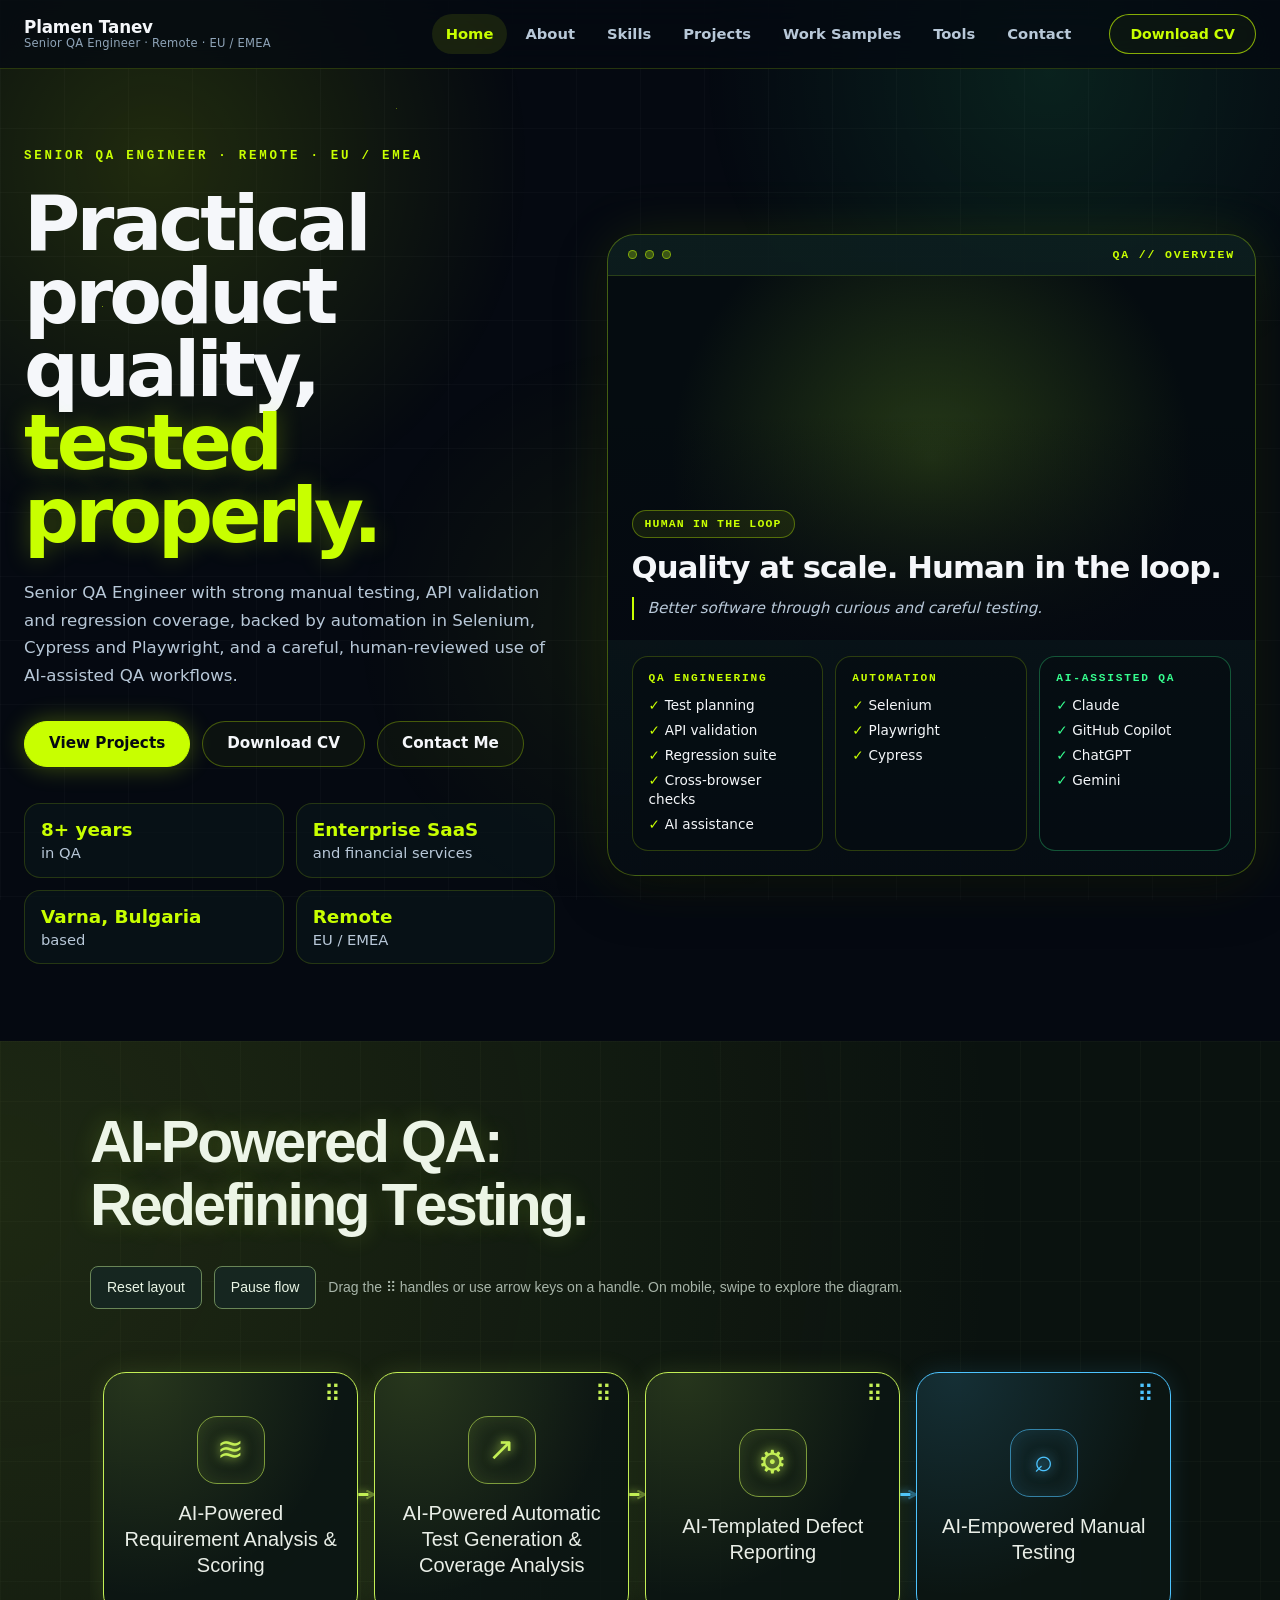
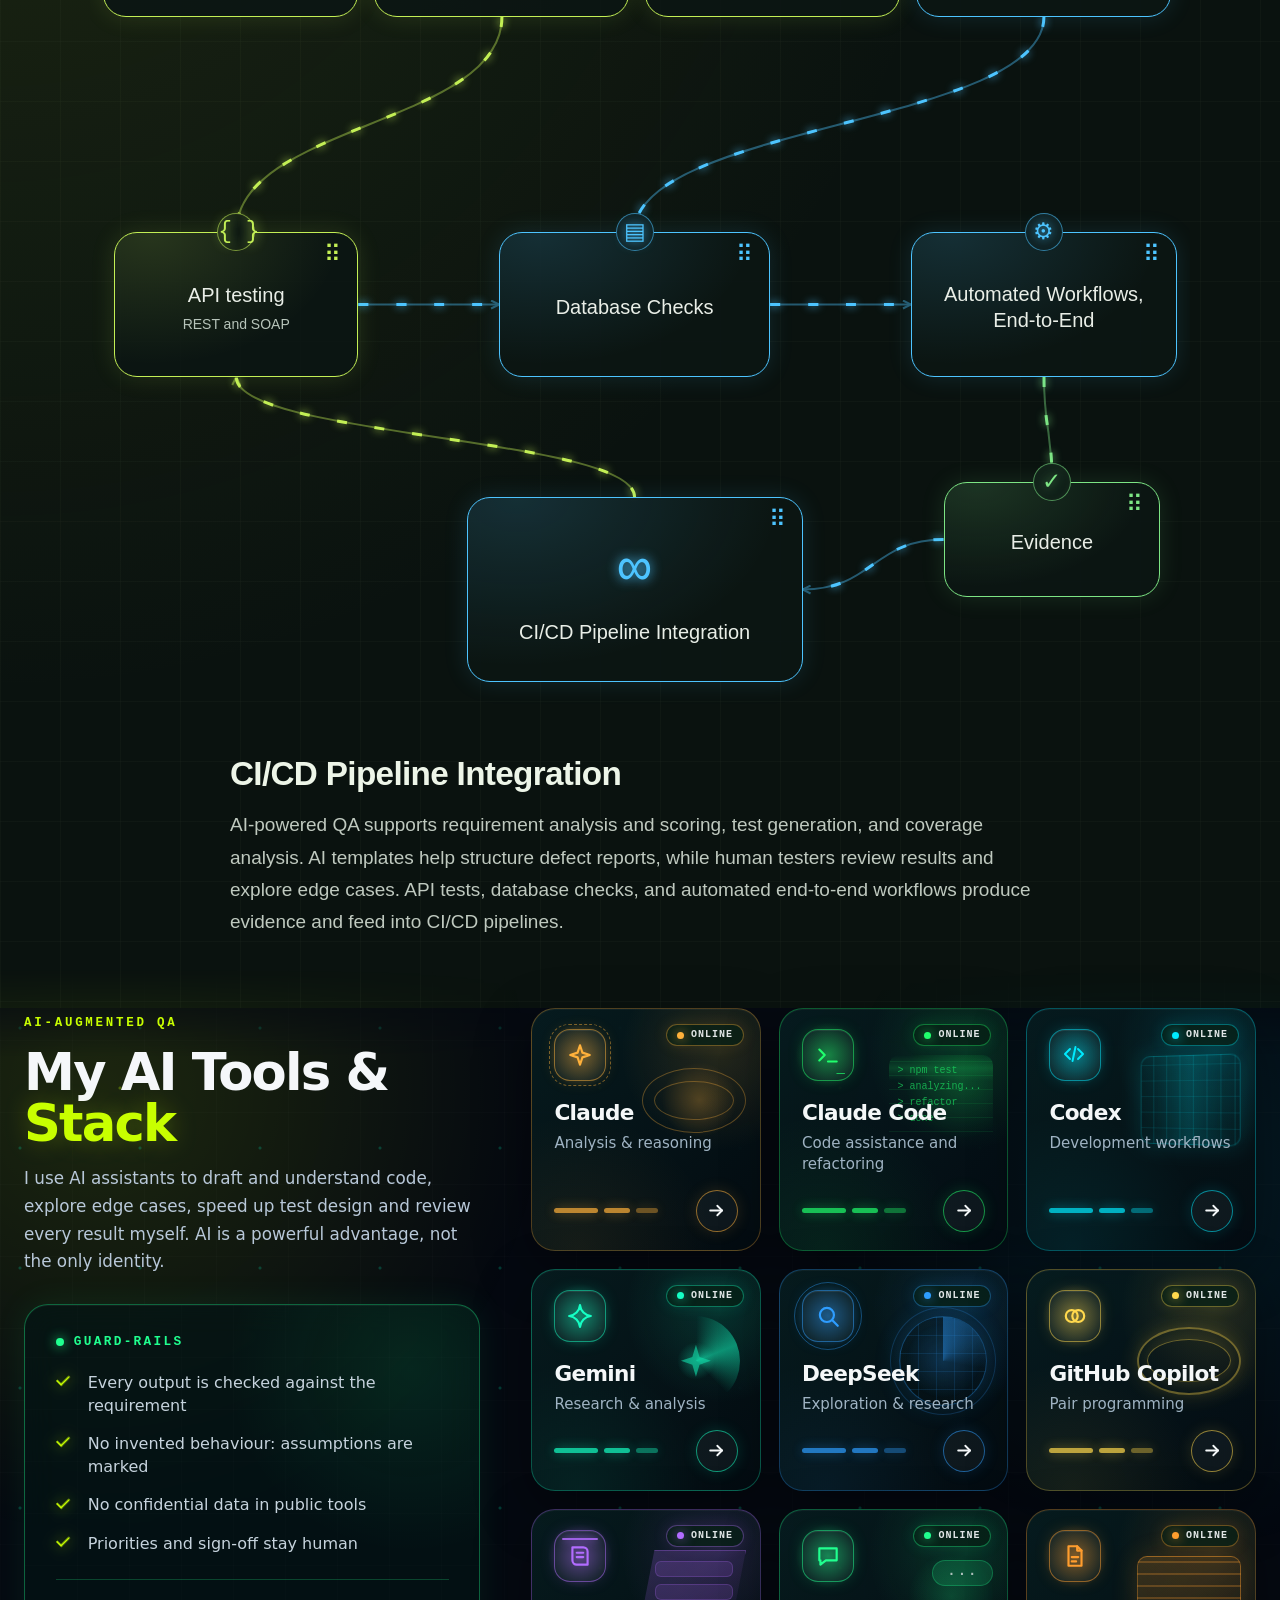
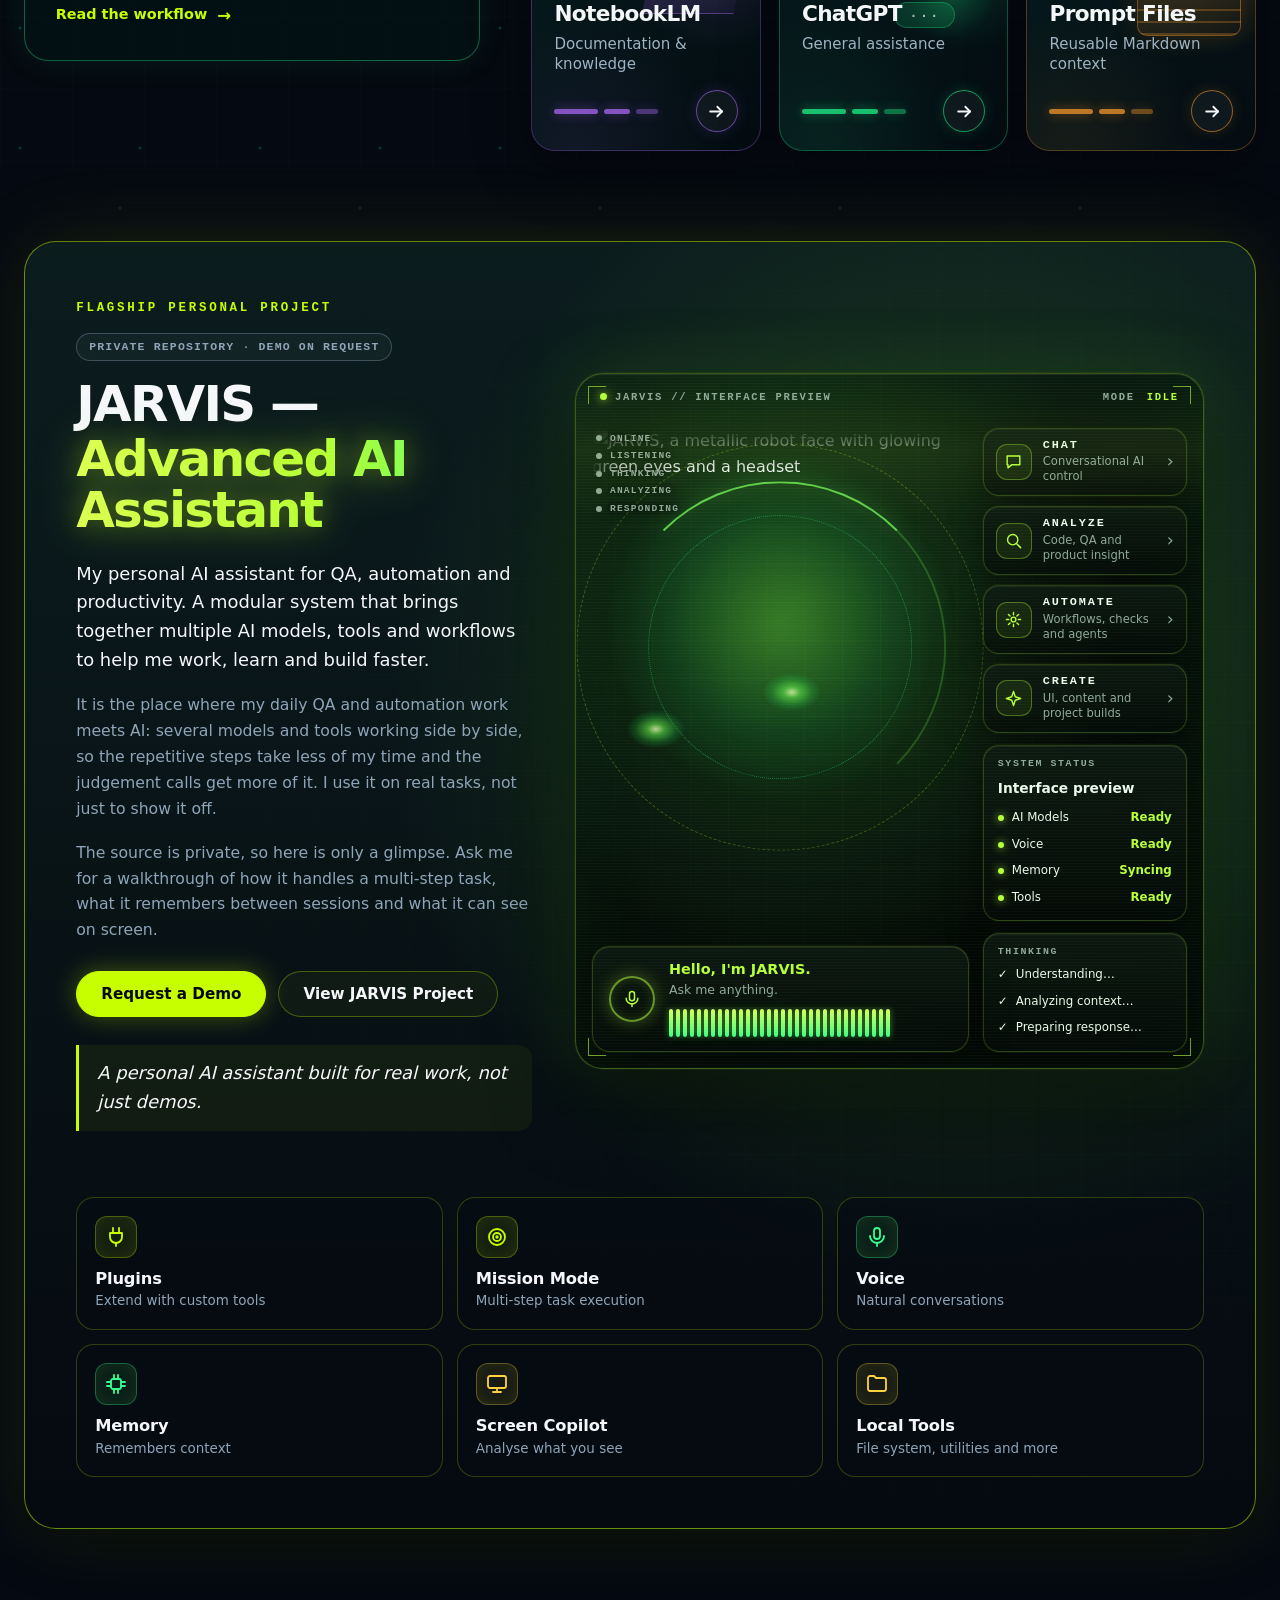
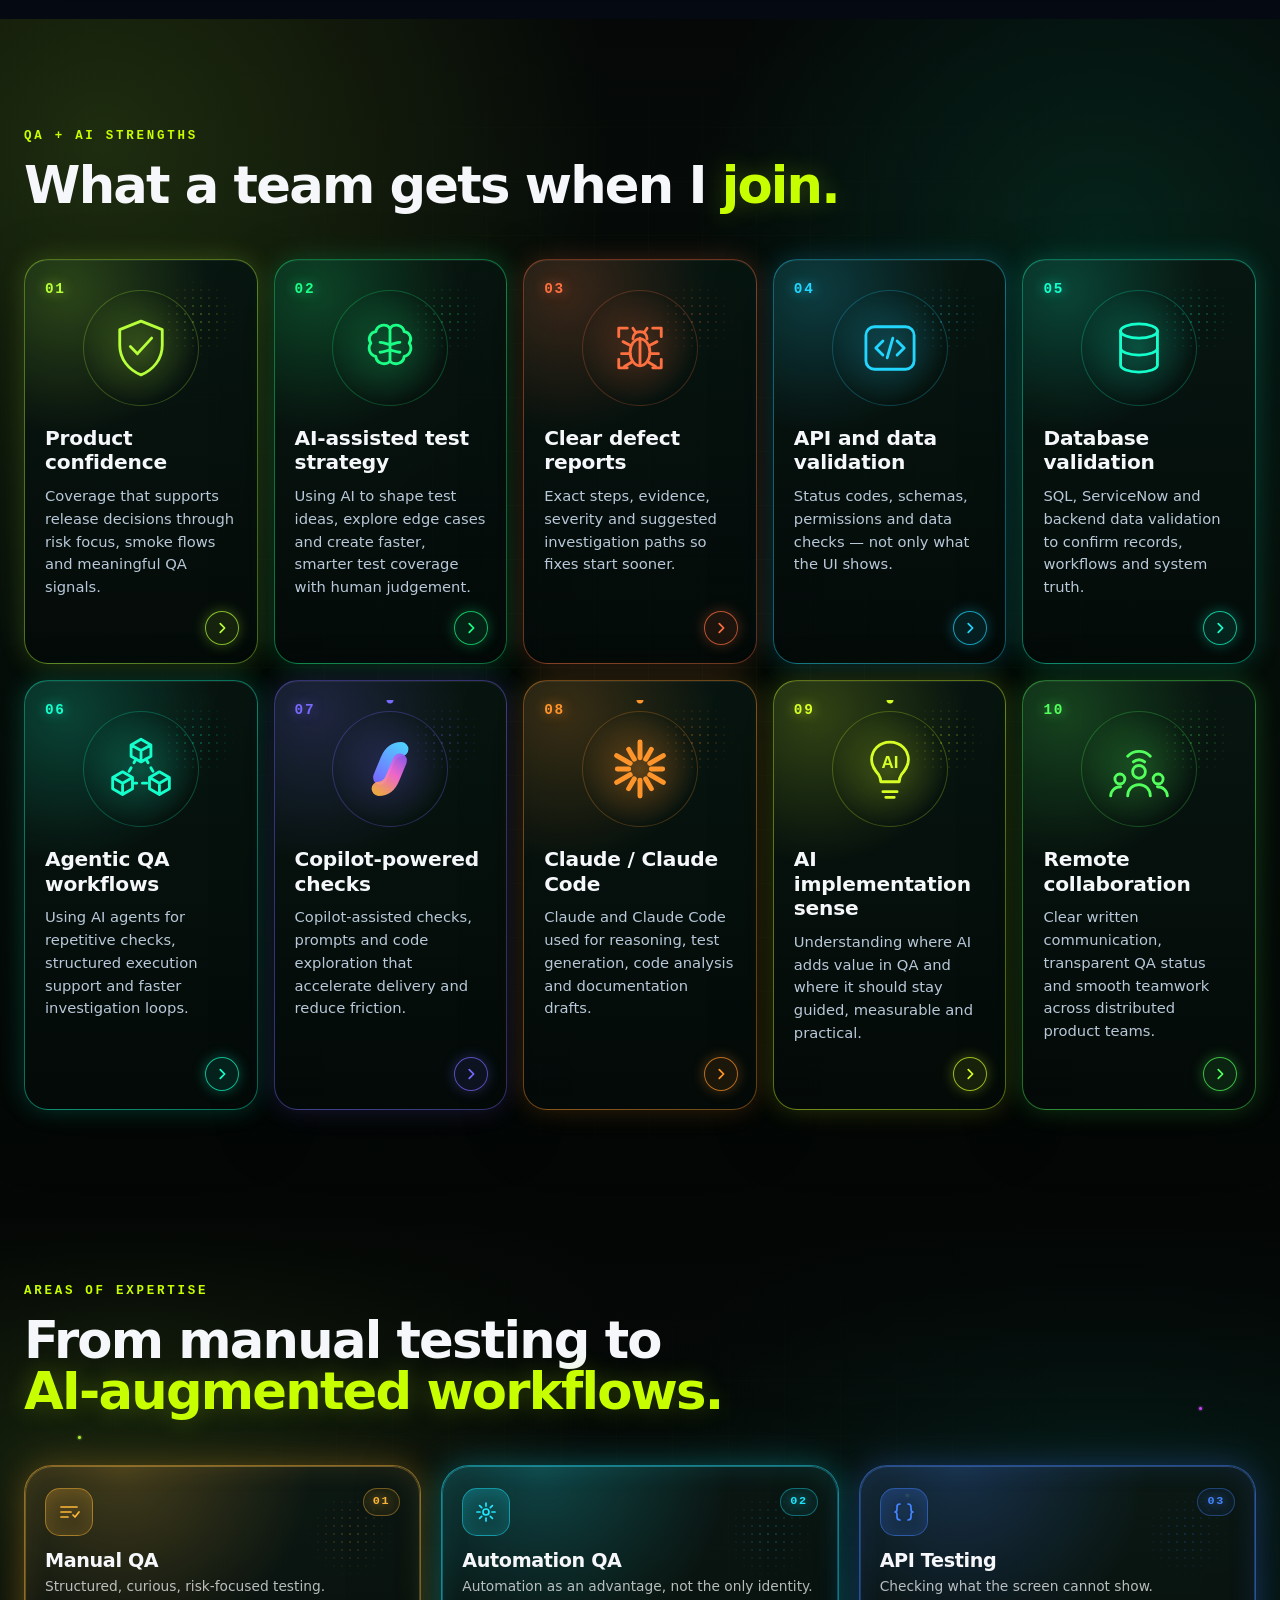
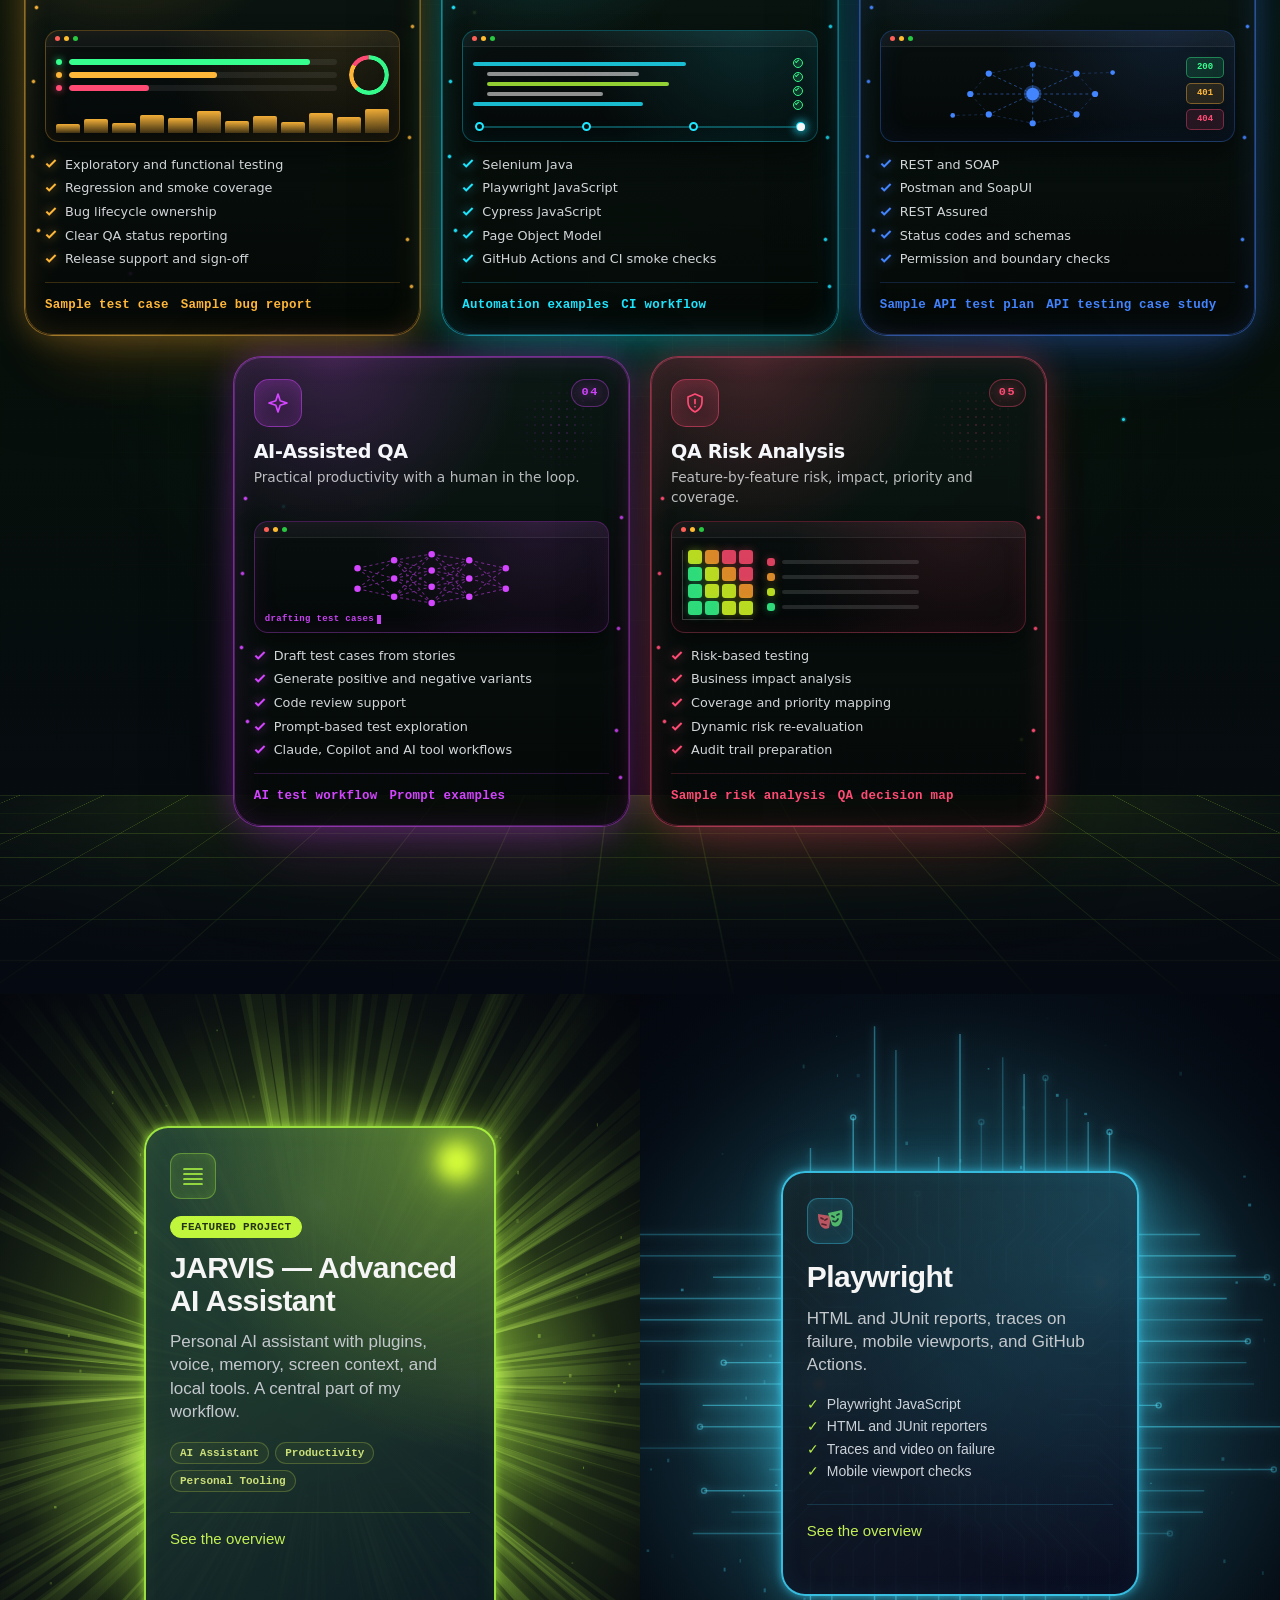
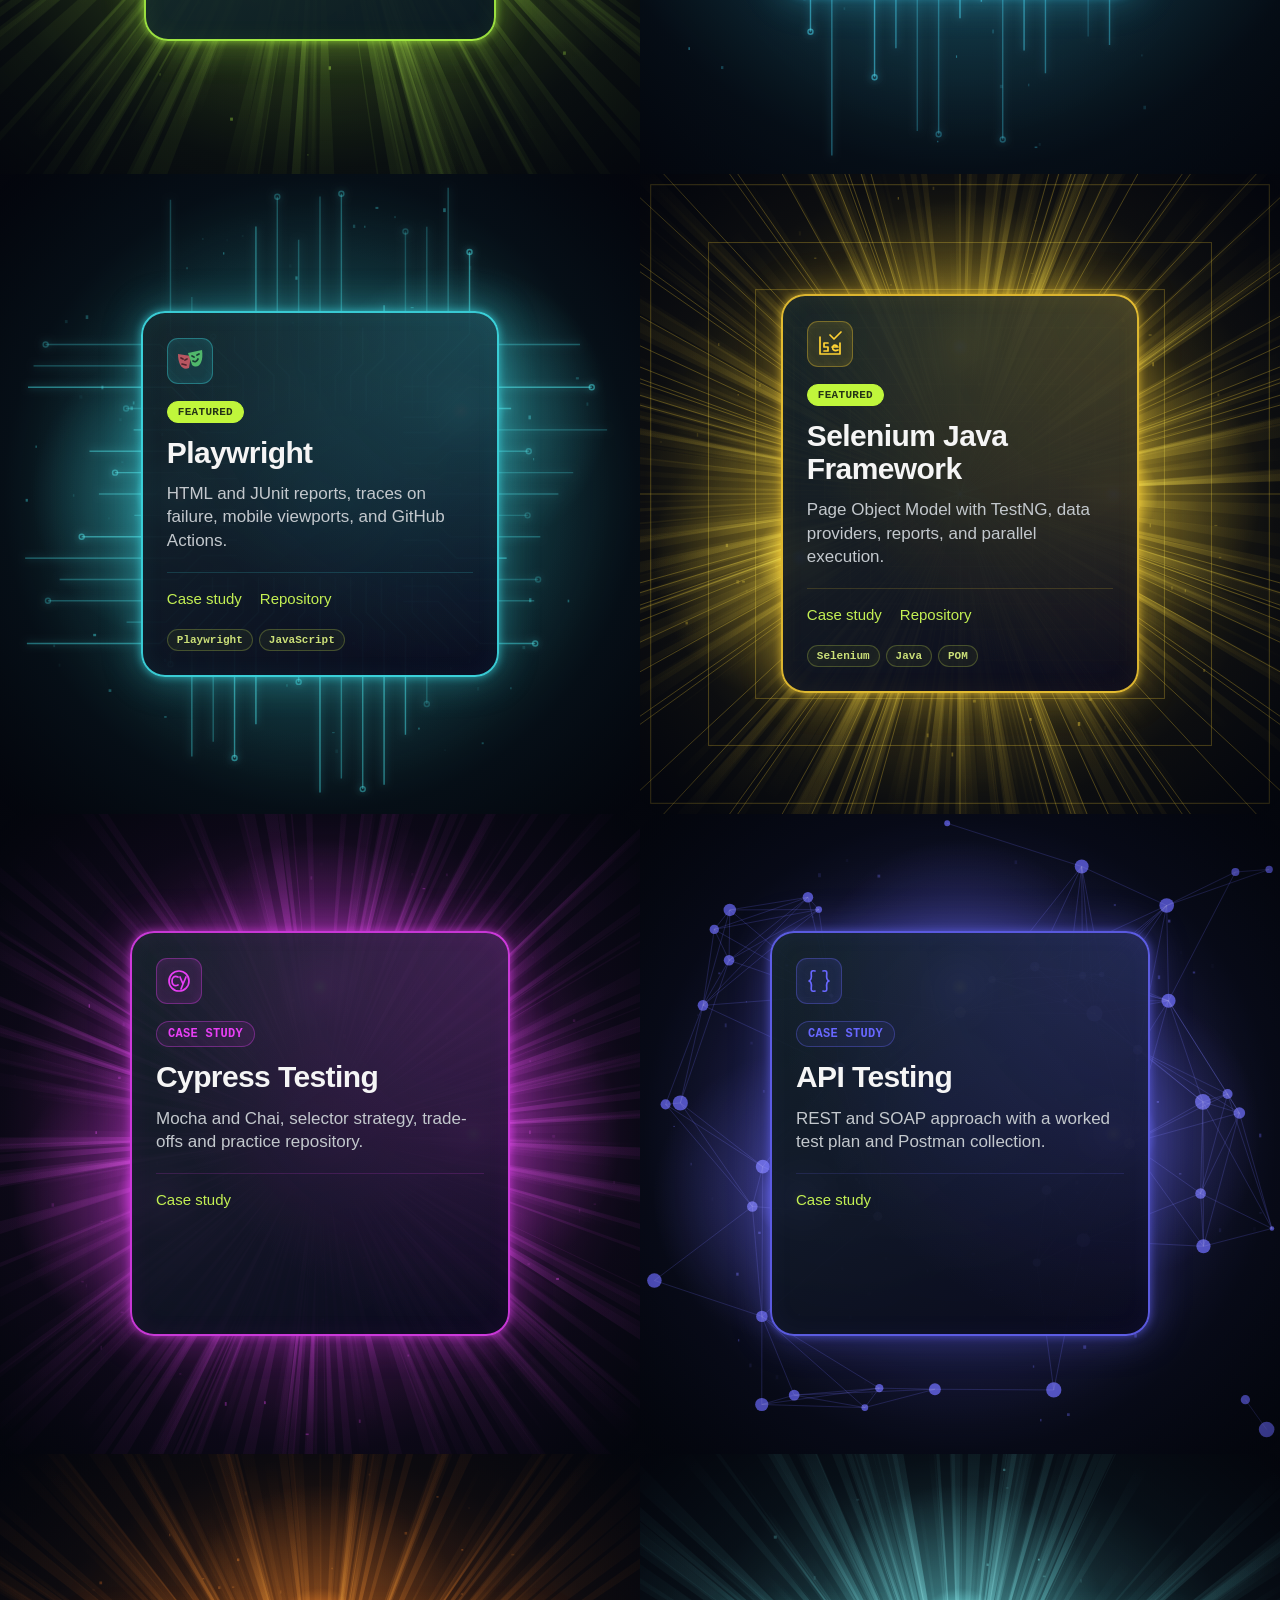
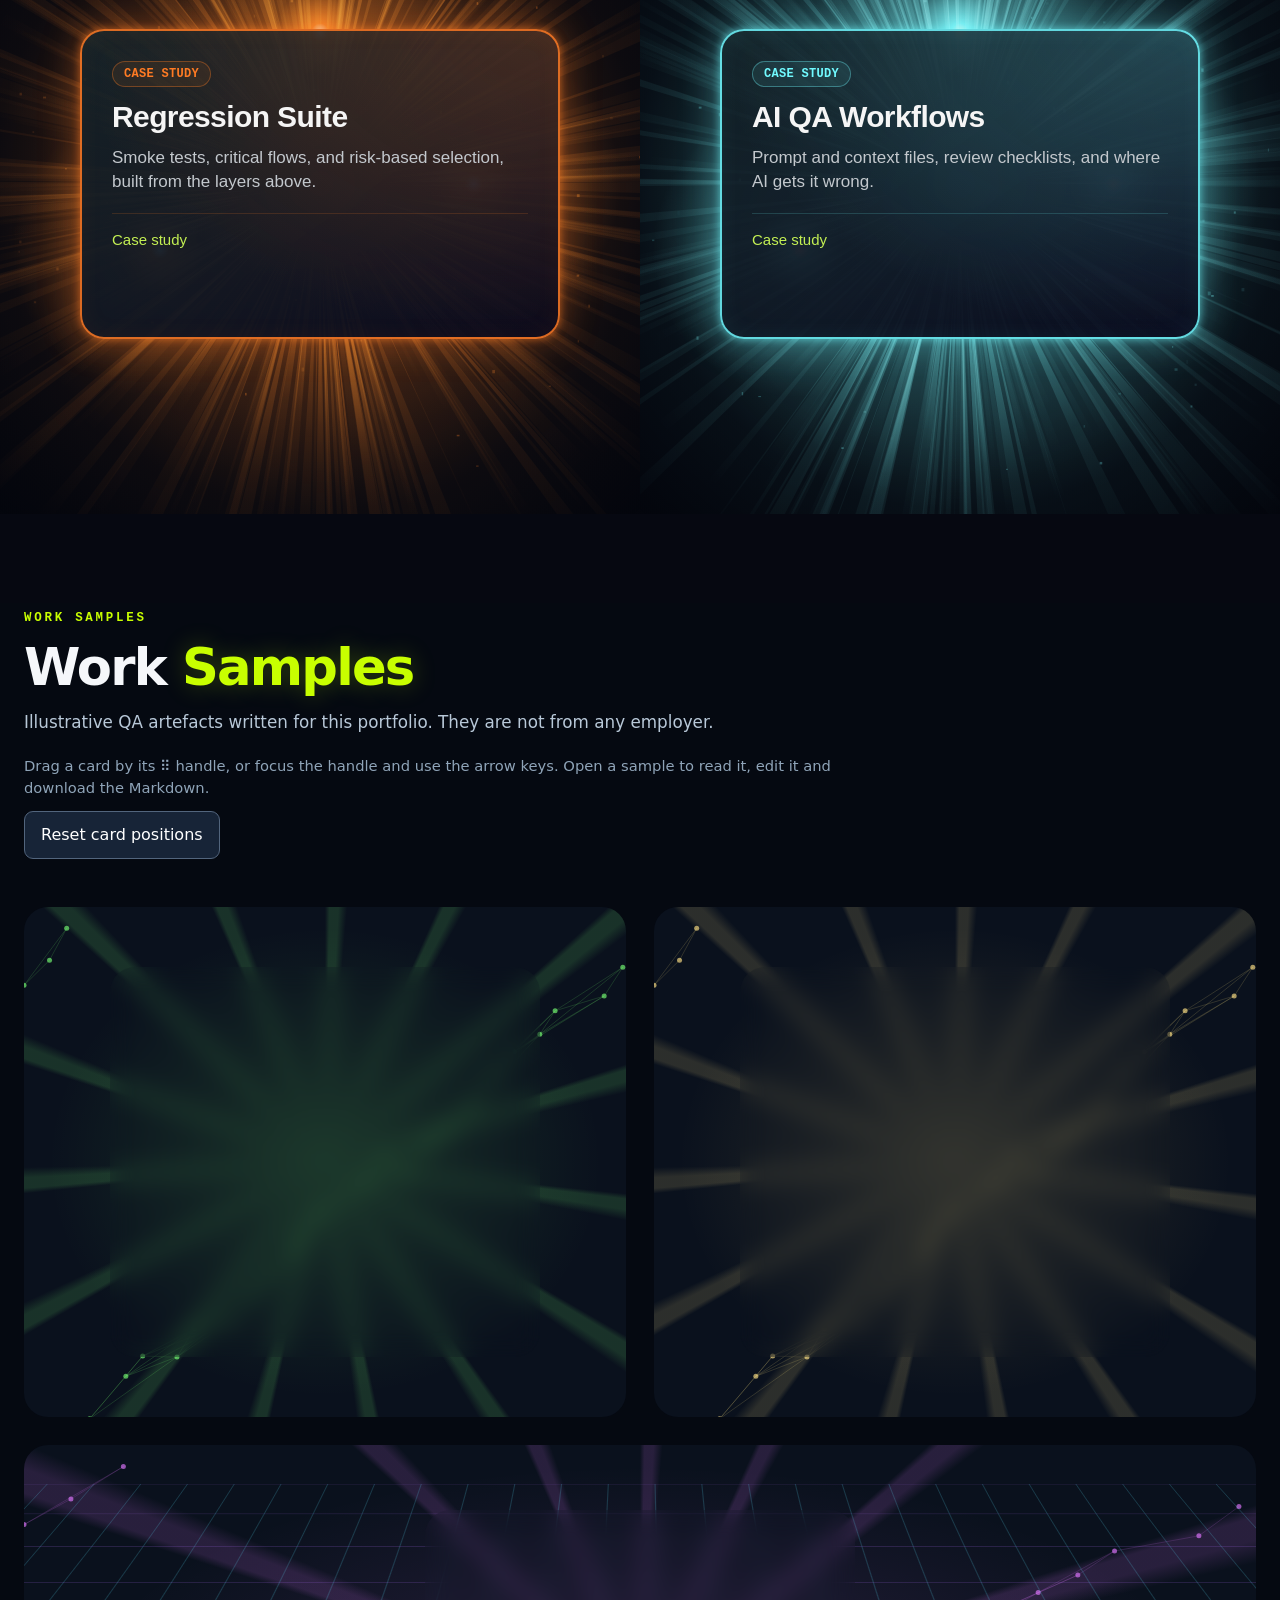
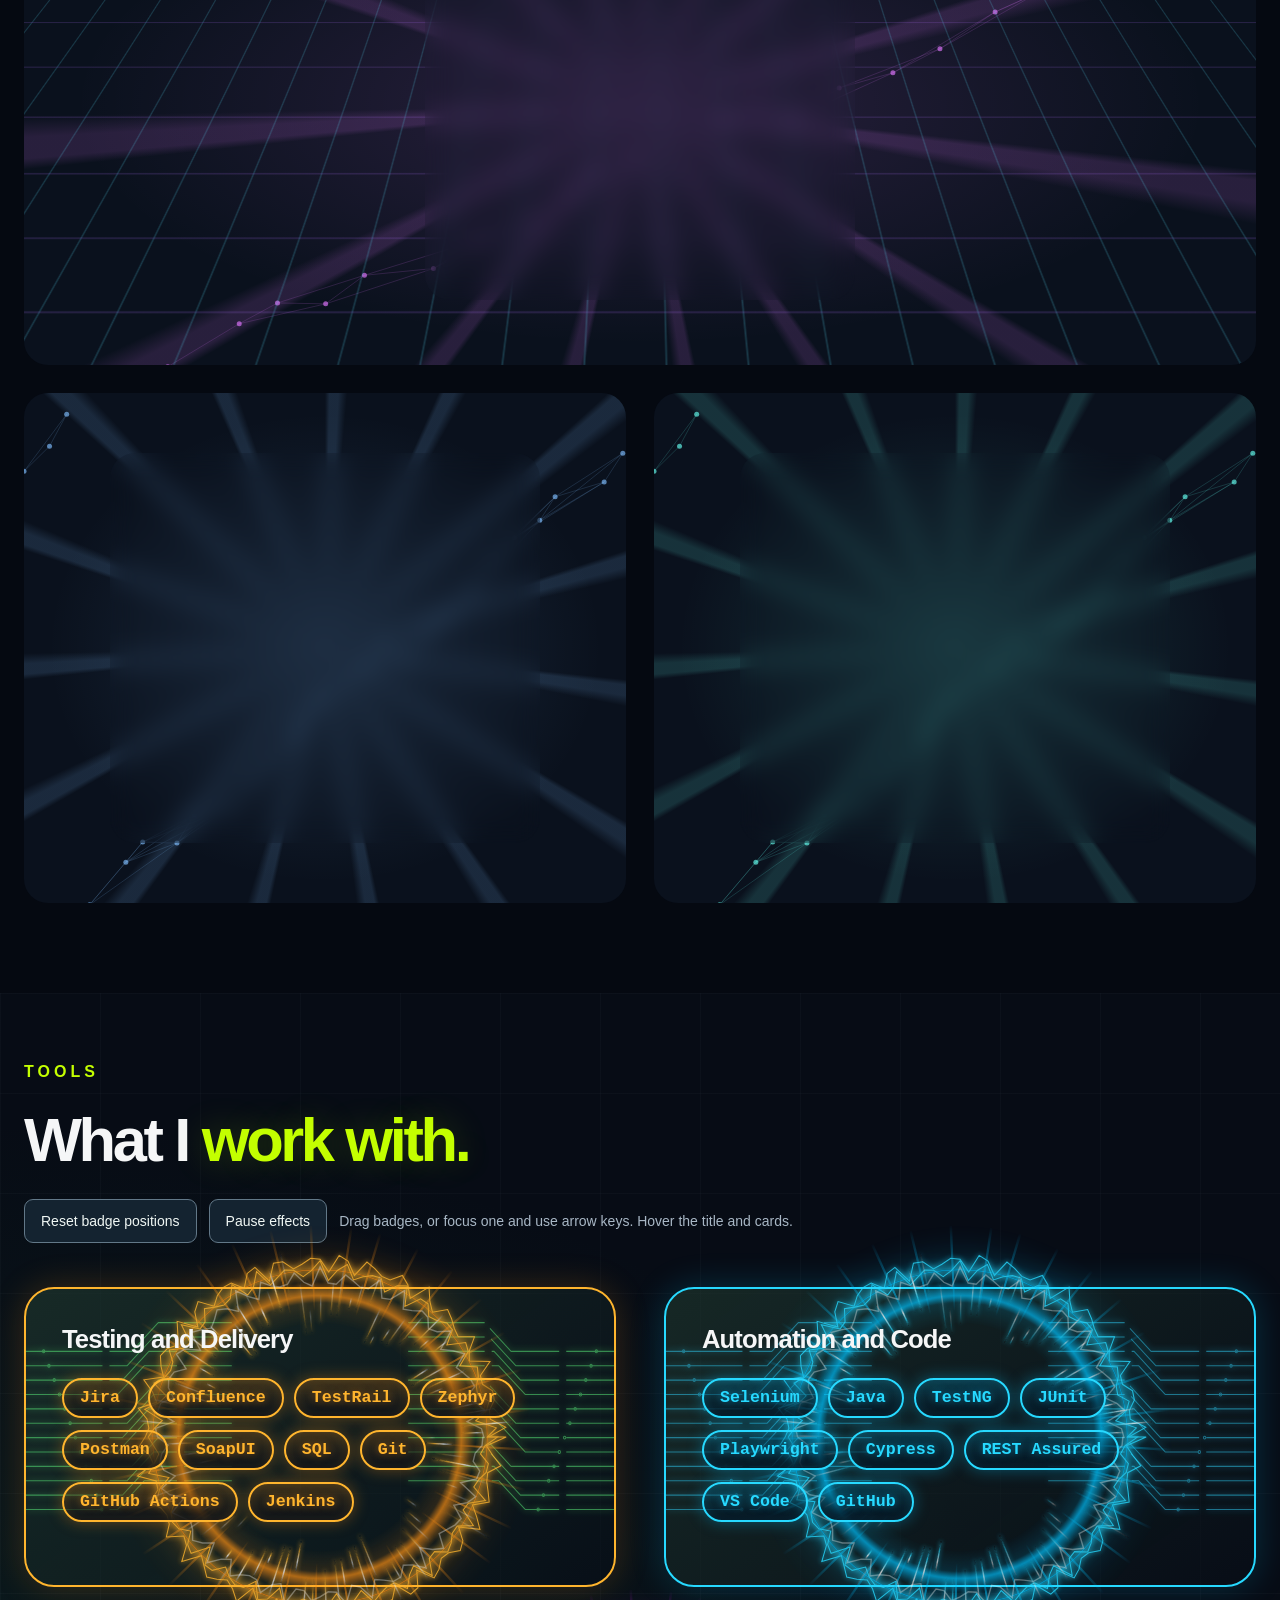
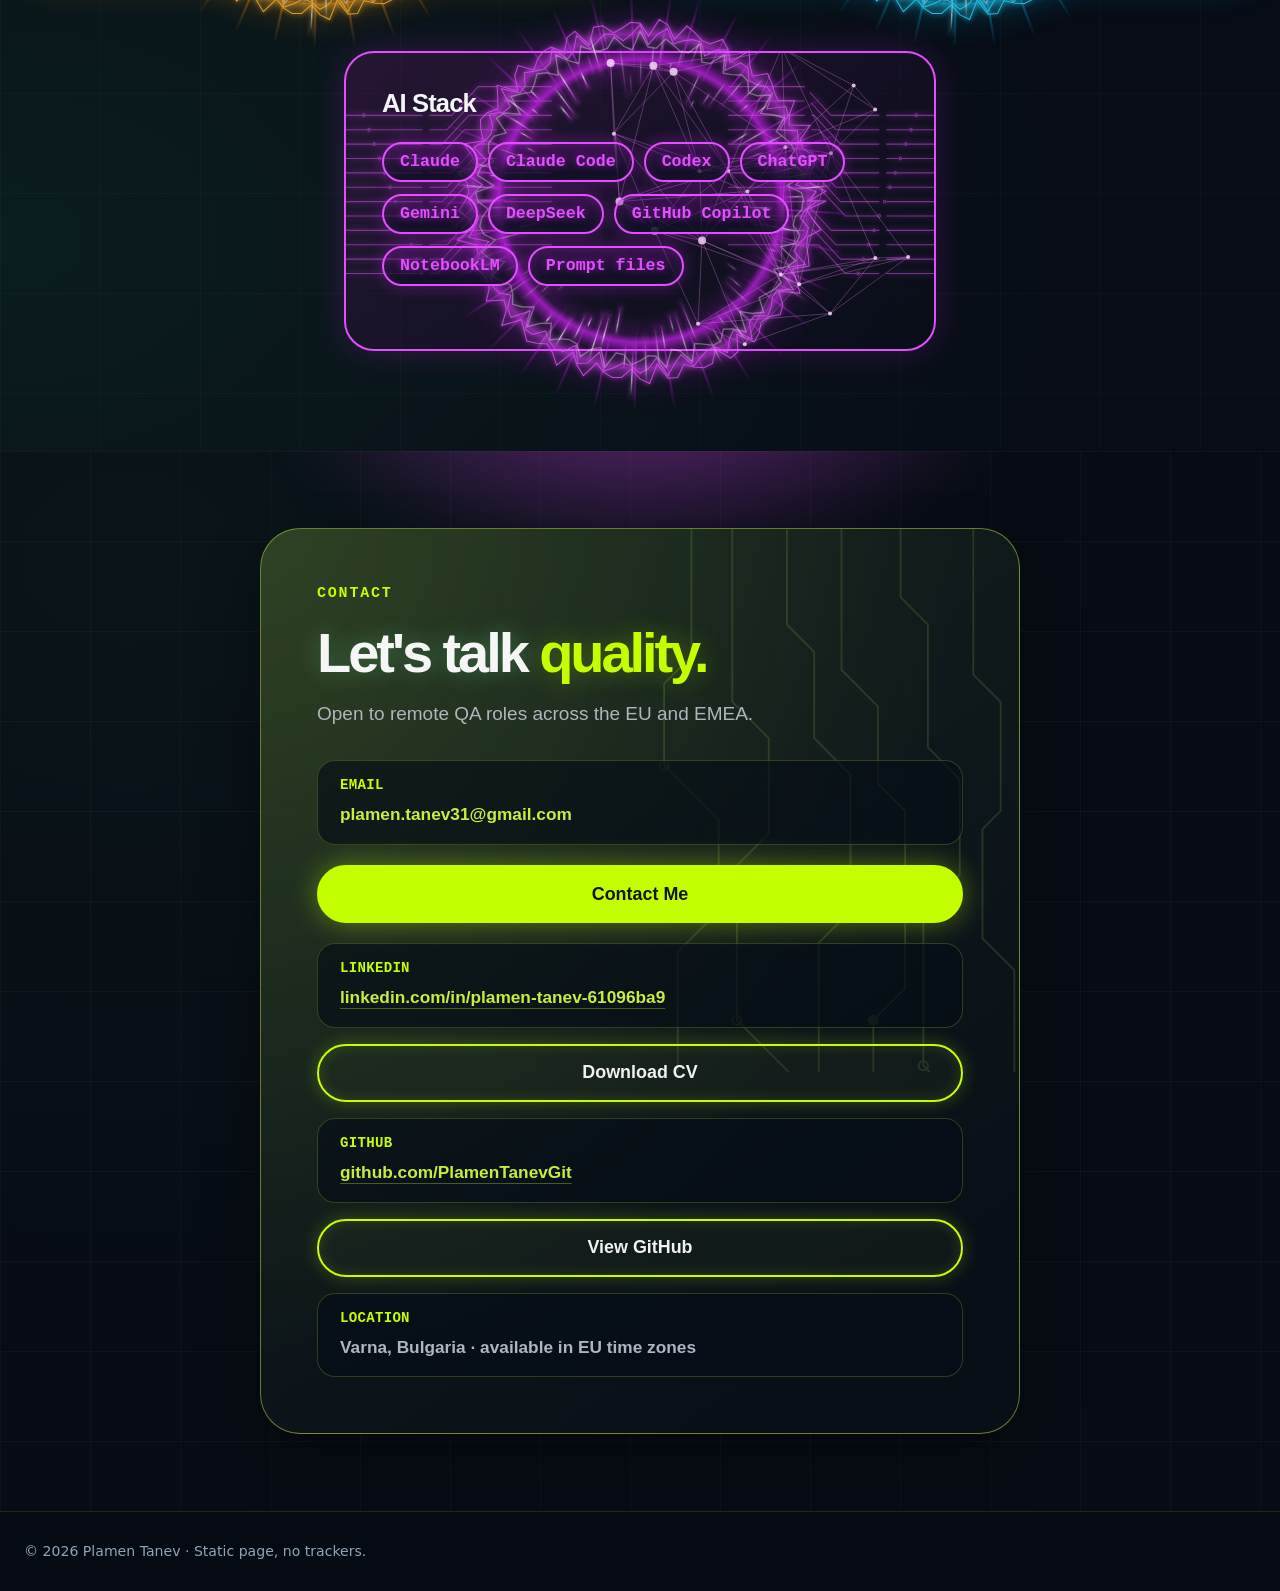
==== career-package/portfolio/index.html @ d7717959 "portfolio" ====
<!DOCTYPE html>
<html lang="en">
<head>
  <meta charset="utf-8">
  <meta name="viewport" content="width=device-width, initial-scale=1">
  <title>Plamen Tanev | Senior QA Engineer</title>
  <meta name="description" content="Portfolio of Plamen Tanev, Senior QA Engineer: manual testing, API validation, regression coverage and automation with Selenium, Cypress and Playwright, plus human-reviewed AI-assisted QA workflows. Remote, EU and EMEA.">
  <meta name="theme-color" content="#050911">
  <script>document.documentElement.className += " js";</script>
  <link rel="stylesheet" href="style.css">
  <!-- Inline SVG favicon: no extra request, no external file -->
  <link rel="icon" href="data:image/svg+xml,%3Csvg xmlns='http://www.w3.org/2000/svg' viewBox='0 0 32 32'%3E%3Crect width='32' height='32' rx='7' fill='%23050911'/%3E%3Cpath d='M8 17l5 5 11-12' fill='none' stroke='%23c8ff00' stroke-width='3.5' stroke-linecap='round' stroke-linejoin='round'/%3E%3C/svg%3E">
</head>
<body>
  <a class="skip" href="#main">Skip to content</a>

  <!-- Icon sprite: generic line glyphs, no brand logos, no external requests -->
  <svg width="0" height="0" style="position:absolute" aria-hidden="true" focusable="false">
    <symbol id="i-spark" viewBox="0 0 24 24"><path d="M12 3l2.2 6.8L21 12l-6.8 2.2L12 21l-2.2-6.8L3 12l6.8-2.2z"/></symbol>
    <symbol id="i-terminal" viewBox="0 0 24 24"><polyline points="4 7 9 12 4 17"/><line x1="12" y1="18" x2="20" y2="18"/></symbol>
    <symbol id="i-code" viewBox="0 0 24 24"><polyline points="8 7 3 12 8 17"/><polyline points="16 7 21 12 16 17"/><line x1="13.5" y1="5" x2="10.5" y2="19"/></symbol>
    <symbol id="i-gem" viewBox="0 0 24 24"><path d="M12 2c.6 5.4 4.6 9.4 10 10-5.4.6-9.4 4.6-10 10-.6-5.4-4.6-9.4-10-10 5.4-.6 9.4-4.6 10-10z"/></symbol>
    <symbol id="i-search" viewBox="0 0 24 24"><circle cx="11" cy="11" r="6.5"/><line x1="16" y1="16" x2="21" y2="21"/></symbol>
    <symbol id="i-pair" viewBox="0 0 24 24"><circle cx="9" cy="12" r="5.5"/><circle cx="15" cy="12" r="5.5"/></symbol>
    <symbol id="i-book" viewBox="0 0 24 24"><path d="M5 4h10a4 4 0 0 1 4 4v12H9a4 4 0 0 1-4-4z"/><line x1="9" y1="9" x2="15" y2="9"/><line x1="9" y1="13" x2="15" y2="13"/></symbol>
    <symbol id="i-chat" viewBox="0 0 24 24"><path d="M4 5h16v11H10l-5 4v-4H4z"/></symbol>
    <symbol id="i-file" viewBox="0 0 24 24"><path d="M6 3h8l4 4v14H6z"/><polyline points="14 3 14 7 18 7"/><line x1="9" y1="13" x2="15" y2="13"/><line x1="9" y1="17" x2="13" y2="17"/></symbol>
    <symbol id="i-plug" viewBox="0 0 24 24"><line x1="9" y1="3" x2="9" y2="8"/><line x1="15" y1="3" x2="15" y2="8"/><path d="M6 8h12v4a6 6 0 0 1-12 0z"/><line x1="12" y1="18" x2="12" y2="21"/></symbol>
    <symbol id="i-target" viewBox="0 0 24 24"><circle cx="12" cy="12" r="8"/><circle cx="12" cy="12" r="4"/><circle cx="12" cy="12" r="0.8"/></symbol>
    <symbol id="i-mic" viewBox="0 0 24 24"><rect x="9" y="3" width="6" height="11" rx="3"/><path d="M5 11a7 7 0 0 0 14 0"/><line x1="12" y1="18" x2="12" y2="21"/></symbol>
    <symbol id="i-chip" viewBox="0 0 24 24"><rect x="7" y="7" width="10" height="10" rx="2"/><path d="M10 3v4M14 3v4M10 17v4M14 17v4M3 10h4M3 14h4M17 10h4M17 14h4"/></symbol>
    <symbol id="i-screen" viewBox="0 0 24 24"><rect x="3" y="4" width="18" height="12" rx="2"/><line x1="8" y1="20" x2="16" y2="20"/><line x1="12" y1="16" x2="12" y2="20"/></symbol>
    <symbol id="i-folder" viewBox="0 0 24 24"><path d="M3 6a2 2 0 0 1 2-2h4l2 2h8a2 2 0 0 1 2 2v9a2 2 0 0 1-2 2H5a2 2 0 0 1-2-2z"/></symbol>
    <symbol id="i-check" viewBox="0 0 24 24"><path d="M4 7h16M4 12h10M4 17h7"/><polyline points="16 15 18 17 22 12"/></symbol>
    <symbol id="i-gear" viewBox="0 0 24 24"><circle cx="12" cy="12" r="3"/><path d="M12 3v3M12 18v3M3 12h3M18 12h3M5.6 5.6l2.1 2.1M16.3 16.3l2.1 2.1M18.4 5.6l-2.1 2.1M7.7 16.3l-2.1 2.1"/></symbol>
    <symbol id="i-api" viewBox="0 0 24 24"><path d="M8 4c-2.5 0-3 1-3 3v2c0 1.5-.8 3-2 3 1.2 0 2 1.5 2 3v2c0 2 .5 3 3 3"/><path d="M16 4c2.5 0 3 1 3 3v2c0 1.5.8 3 2 3-1.2 0-2 1.5-2 3v2c0 2-.5 3-3 3"/></symbol>
    <symbol id="i-shield" viewBox="0 0 24 24"><path d="M12 3l7 3v5c0 4.5-3 8-7 10-4-2-7-5.5-7-10V6z"/><polyline points="9 12 11 14 15 10"/></symbol>
    <symbol id="i-shield-alert" viewBox="0 0 24 24"><path d="M12 3l7 3v5c0 4.5-3 8-7 10-4-2-7-5.5-7-10V6z"/><line x1="12" y1="8.5" x2="12" y2="12.5"/><line x1="12" y1="15.6" x2="12" y2="15.7"/></symbol>
    <symbol id="i-arrow" viewBox="0 0 24 24"><line x1="4" y1="12" x2="19" y2="12"/><polyline points="13 6 19 12 13 18"/></symbol>
  </svg>

  <header class="site-header">
    <div class="container nav">
      <a class="brand" href="#home" aria-label="Plamen Tanev, home">
        <span class="brand-name">Plamen Tanev</span>
        <span class="brand-role">Senior QA Engineer · Remote · EU / EMEA</span>
      </a>
      <button class="nav-toggle" type="button" aria-expanded="false" aria-controls="nav-links">Menu</button>
      <nav aria-label="Primary" class="nav-wrap">
        <ul class="nav-links" id="nav-links">
          <li><a href="#home">Home</a></li>
          <li><a href="#about">About</a></li>
          <li><a href="#skills">Skills</a></li>
          <li><a href="#projects">Projects</a></li>
          <li><a href="#samples">Work Samples</a></li>
          <li><a href="#tools">Tools</a></li>
          <li><a href="#contact">Contact</a></li>
          <li class="nav-cta-mobile"><a href="PlamenTanevAiQA_Cv.pdf" download="PlamenTanevAiQA_Cv.pdf">Download CV</a></li>
        </ul>
      </nav>
      <!-- PDF built from cv/PlamenTanevAiQA_Cv.html with cv/build_cv_pdf.py -->
      <a class="neon-button nav-cta" href="PlamenTanevAiQA_Cv.pdf" download="PlamenTanevAiQA_Cv.pdf">Download CV</a>
    </div>
  </header>

  <main id="main">
    <!-- Hero -->
    <section id="home" class="hero-section">
      <div class="container hero-grid">
        <div class="hero-copy">
          <span class="section-kicker">Senior QA Engineer · Remote · EU / EMEA</span>
          <h1>Practical product quality, <span class="text-accent">tested properly.</span></h1>
          <p class="lead">Senior QA Engineer with strong manual testing, API validation and regression coverage, backed by automation in Selenium, Cypress and Playwright, and a careful, human-reviewed use of AI-assisted QA workflows.</p>
          <div class="button-row">
            <a class="neon-button button-primary" href="#projects">View Projects</a>
            <a class="neon-button button-secondary" href="PlamenTanevAiQA_Cv.pdf" download="PlamenTanevAiQA_Cv.pdf">Download CV</a>
            <a class="neon-button button-secondary" href="#contact">Contact Me</a>
          </div>
          <ul class="hero-facts">
            <li><strong>8+ years</strong>in QA</li>
            <li><strong>Enterprise SaaS</strong>and financial services</li>
            <li><strong>Varna, Bulgaria</strong>based</li>
            <li><strong>Remote</strong>EU / EMEA</li>
          </ul>
        </div>

        <!-- Decorative dashboard: portfolio UI, not a live system -->
        <div class="dashboard-panel" aria-label="QA command centre overview">
          <div class="dash-bar"><i></i><i></i><i></i><span>QA // OVERVIEW</span></div>
          <div class="dash-visual">
            <video
              class="portfolio-hero-video"
              src="https://d8j0ntlcm91z4.cloudfront.net/user_3K5unfFHadGPyJIITaYjVDsIxsK/hf_20261002_060733_0733b272-83e1-42ad-8d89-46aa5306db45.mp4"
              autoplay
              muted
              loop
              playsinline
              preload="auto"
              aria-hidden="true"
            ></video>
            <div class="dash-copy">
              <span class="status-pill">Human in the loop</span>
              <h3>Quality at scale. Human in the loop.</h3>
              <blockquote>Better software through curious and careful testing.</blockquote>
            </div>
          </div>
          <div class="dash-cards">
            <article class="dash-card">
              <h3>QA Engineering</h3>
              <ul>
                <li>Test planning</li>
                <li>API validation</li>
                <li>Regression suite</li>
                <li>Cross-browser checks</li>
                <li>AI assistance</li>
              </ul>
            </article>
            <article class="dash-card">
              <h3>Automation</h3>
              <ul>
                <li>Selenium</li>
                <li>Playwright</li>
                <li>Cypress</li>
              </ul>
            </article>
            <article class="dash-card ai">
              <h3>AI-Assisted QA</h3>
              <ul>
                <li>Claude</li>
                <li>GitHub Copilot</li>
                <li>ChatGPT</li>
                <li>Gemini</li>
              </ul>
            </article>
          </div>
        </div>
      </div>
    </section>

    <!-- About: AI-powered QA workflow, interactive. Static, positioned cards that read fine without JavaScript; about.js adds
         drag handles, the animated connectors, the title hover and the buttons. Every id and class is prefixed qf-. -->
    <section id="about" aria-labelledby="about-title">
      <div class="qf-wrap">
        <h2 id="about-title">AI-Powered QA:<br><span id="qf-moving-title">Redefining Testing.</span></h2>
        <div class="qf-controls" hidden>
          <button type="button" id="qf-reset">Reset layout</button>
          <button type="button" id="qf-pause" aria-pressed="false">Pause flow</button>
          <span>Drag the &#10303; handles or use arrow keys on a handle. On mobile, swipe to explore the diagram.</span>
        </div>
        <div class="qf-board-scroll" tabindex="0" role="region" aria-label="Interactive QA workflow diagram">
          <p class="qf-sr">Requirement analysis and scoring leads to automatic test generation and coverage analysis, then defect reporting and manual testing. Test generation connects to API testing. Manual testing connects to database checks. API testing, database checks, automated end-to-end workflows, evidence, and CI/CD pipeline integration form a continuous loop.</p>
          <div class="qf-board">
            <svg class="qf-links" aria-hidden="true" focusable="false"></svg>
          <article class="qf-node" data-id="requirements" data-x="0.005" data-y="20" data-w="0.235" data-h="245" style="left: 0.5%; top: 20px; width: 23.5%; height: 245px">
            <div class="qf-icon" aria-hidden="true">&#8779;</div>
            <h3>AI-Powered Requirement Analysis &amp; Scoring</h3>
          </article>
          <article class="qf-node" data-id="generation" data-x="0.255" data-y="20" data-w="0.235" data-h="245" style="left: 25.5%; top: 20px; width: 23.5%; height: 245px">
            <div class="qf-icon" aria-hidden="true">&#8599;</div>
            <h3>AI-Powered Automatic Test Generation &amp; Coverage Analysis</h3>
          </article>
          <article class="qf-node" data-id="defects" data-x="0.505" data-y="20" data-w="0.235" data-h="245" style="left: 50.5%; top: 20px; width: 23.5%; height: 245px">
            <div class="qf-icon" aria-hidden="true">&#9881;</div>
            <h3>AI-Templated Defect Reporting</h3>
          </article>
          <article class="qf-node qf-node--blue" data-id="manual" data-x="0.755" data-y="20" data-w="0.235" data-h="245" style="left: 75.5%; top: 20px; width: 23.5%; height: 245px">
            <div class="qf-icon" aria-hidden="true">&#8981;</div>
            <h3>AI-Empowered Manual Testing</h3>
          </article>
          <article class="qf-node qf-node--small" data-id="api" data-x="0.015" data-y="480" data-w="0.225" data-h="145" style="left: 1.5%; top: 480px; width: 22.5%; height: 145px">
            <div class="qf-icon" aria-hidden="true">{ }</div>
            <h3>API testing</h3>
            <small>REST and SOAP</small>
          </article>
          <article class="qf-node qf-node--blue qf-node--small" data-id="database" data-x="0.37" data-y="480" data-w="0.25" data-h="145" style="left: 37.0%; top: 480px; width: 25.0%; height: 145px">
            <div class="qf-icon" aria-hidden="true">&#9636;</div>
            <h3>Database Checks</h3>
          </article>
          <article class="qf-node qf-node--blue qf-node--small" data-id="automation" data-x="0.75" data-y="480" data-w="0.245" data-h="145" style="left: 75.0%; top: 480px; width: 24.5%; height: 145px">
            <div class="qf-icon" aria-hidden="true">&#9881;</div>
            <h3>Automated Workflows, End-to-End</h3>
          </article>
          <article class="qf-node qf-node--green qf-node--small" data-id="evidence" data-x="0.78" data-y="730" data-w="0.2" data-h="115" style="left: 78.0%; top: 730px; width: 20.0%; height: 115px">
            <div class="qf-icon" aria-hidden="true">&#10003;</div>
            <h3>Evidence</h3>
          </article>
          <article class="qf-node qf-node--blue qf-node--pipeline" data-id="pipeline" data-x="0.34" data-y="745" data-w="0.31" data-h="185" style="left: 34.0%; top: 745px; width: 31.0%; height: 185px">
            <div class="qf-icon" aria-hidden="true">&#8734;</div>
            <h3>CI/CD Pipeline Integration</h3>
          </article>
          </div>
        </div>
        <div class="qf-details">
          <h3>CI/CD Pipeline Integration</h3>
          <p>AI-powered QA supports requirement analysis and scoring, test generation, and coverage analysis. AI templates help structure defect reports, while human testers review results and explore edge cases. API tests, database checks, and automated end-to-end workflows produce evidence and feed into CI/CD pipelines.</p>
        </div>
      </div>
    </section>

    <!-- AI tools and stack -->
    <section id="ai-stack" class="section tight ai-stack-section">
      <div class="ai-stack-bg" aria-hidden="true"></div>
      <div class="container ai-stack-grid">
        <div class="ai-stack-intro">
          <div class="section-header">
            <span class="section-kicker">AI-Augmented QA</span>
            <h2>My AI Tools &amp; <span class="text-accent">Stack</span></h2>
            <p>I use AI assistants to draft and understand code, explore edge cases, speed up test design and review every result myself. AI is a powerful advantage, not the only identity.</p>
          </div>
          <div class="guardrails">
            <h3>Guard-rails</h3>
            <ul class="check-list">
              <li>Every output is checked against the requirement</li>
              <li>No invented behaviour: assumptions are marked</li>
              <li>No confidential data in public tools</li>
              <li>Priorities and sign-off stay human</li>
            </ul>
            <p class="card-links"><a href="projects/ai-assisted-qa-workflows.md">Read the workflow</a></p>
          </div>
        </div>

        <div class="ai-tool-grid">
          <article class="ai-tool-card ai-tool-card--claude" style="--card-index:0">
            <span class="ai-tool-card__ambient" aria-hidden="true"></span>
            <span class="ai-tool-card__scan" aria-hidden="true"></span>
            <span class="ai-tool-card__art" aria-hidden="true"></span>
            <span class="ai-tool-card__status" aria-hidden="true"><i class="ai-tool-card__status-dot"></i>Online</span>
            <span class="ai-tool-card__icon"><i class="ai-tool-card__glow" aria-hidden="true"></i><svg class="icon"><use href="#i-spark"/></svg></span>
            <div class="ai-tool-card__content"><h3>Claude</h3><p>Analysis &amp; reasoning</p></div>
            <div class="ai-tool-card__footer" aria-hidden="true">
              <span class="ai-tool-card__bars"><i></i><i></i><i></i></span>
              <span class="ai-tool-card__arrow"><svg class="icon"><use href="#i-arrow"/></svg></span>
            </div>
          </article>
          <article class="ai-tool-card ai-tool-card--claude-code" style="--card-index:1">
            <span class="ai-tool-card__ambient" aria-hidden="true"></span>
            <span class="ai-tool-card__scan" aria-hidden="true"></span>
            <span class="ai-tool-card__art" aria-hidden="true"></span>
            <span class="ai-tool-card__status" aria-hidden="true"><i class="ai-tool-card__status-dot"></i>Online</span>
            <span class="ai-tool-card__icon"><i class="ai-tool-card__glow" aria-hidden="true"></i><svg class="icon"><use href="#i-terminal"/></svg></span>
            <div class="ai-tool-card__content"><h3>Claude Code</h3><p>Code assistance and refactoring</p></div>
            <div class="ai-tool-card__footer" aria-hidden="true">
              <span class="ai-tool-card__bars"><i></i><i></i><i></i></span>
              <span class="ai-tool-card__arrow"><svg class="icon"><use href="#i-arrow"/></svg></span>
            </div>
          </article>
          <article class="ai-tool-card ai-tool-card--codex" style="--card-index:2">
            <span class="ai-tool-card__ambient" aria-hidden="true"></span>
            <span class="ai-tool-card__scan" aria-hidden="true"></span>
            <span class="ai-tool-card__art" aria-hidden="true"></span>
            <span class="ai-tool-card__status" aria-hidden="true"><i class="ai-tool-card__status-dot"></i>Online</span>
            <span class="ai-tool-card__icon"><i class="ai-tool-card__glow" aria-hidden="true"></i><svg class="icon"><g class="br-l"><polyline points="8 7 3 12 8 17"/></g><g class="br-r"><polyline points="16 7 21 12 16 17"/></g><line x1="13.5" y1="5" x2="10.5" y2="19"/></svg></span>
            <div class="ai-tool-card__content"><h3>Codex</h3><p>Development workflows</p></div>
            <div class="ai-tool-card__footer" aria-hidden="true">
              <span class="ai-tool-card__bars"><i></i><i></i><i></i></span>
              <span class="ai-tool-card__arrow"><svg class="icon"><use href="#i-arrow"/></svg></span>
            </div>
          </article>
          <article class="ai-tool-card ai-tool-card--gemini" style="--card-index:3">
            <span class="ai-tool-card__ambient" aria-hidden="true"></span>
            <span class="ai-tool-card__scan" aria-hidden="true"></span>
            <span class="ai-tool-card__art" aria-hidden="true"></span>
            <span class="ai-tool-card__status" aria-hidden="true"><i class="ai-tool-card__status-dot"></i>Online</span>
            <span class="ai-tool-card__icon"><i class="ai-tool-card__glow" aria-hidden="true"></i><svg class="icon"><use href="#i-gem"/></svg></span>
            <div class="ai-tool-card__content"><h3>Gemini</h3><p>Research &amp; analysis</p></div>
            <div class="ai-tool-card__footer" aria-hidden="true">
              <span class="ai-tool-card__bars"><i></i><i></i><i></i></span>
              <span class="ai-tool-card__arrow"><svg class="icon"><use href="#i-arrow"/></svg></span>
            </div>
          </article>
          <article class="ai-tool-card ai-tool-card--deepseek" style="--card-index:4">
            <span class="ai-tool-card__ambient" aria-hidden="true"></span>
            <span class="ai-tool-card__scan" aria-hidden="true"></span>
            <span class="ai-tool-card__art" aria-hidden="true"></span>
            <span class="ai-tool-card__status" aria-hidden="true"><i class="ai-tool-card__status-dot"></i>Online</span>
            <span class="ai-tool-card__icon"><i class="ai-tool-card__glow" aria-hidden="true"></i><svg class="icon"><use href="#i-search"/></svg></span>
            <div class="ai-tool-card__content"><h3>DeepSeek</h3><p>Exploration &amp; research</p></div>
            <div class="ai-tool-card__footer" aria-hidden="true">
              <span class="ai-tool-card__bars"><i></i><i></i><i></i></span>
              <span class="ai-tool-card__arrow"><svg class="icon"><use href="#i-arrow"/></svg></span>
            </div>
          </article>
          <article class="ai-tool-card ai-tool-card--copilot" style="--card-index:5">
            <span class="ai-tool-card__ambient" aria-hidden="true"></span>
            <span class="ai-tool-card__scan" aria-hidden="true"></span>
            <span class="ai-tool-card__art" aria-hidden="true"></span>
            <span class="ai-tool-card__status" aria-hidden="true"><i class="ai-tool-card__status-dot"></i>Online</span>
            <span class="ai-tool-card__icon"><i class="ai-tool-card__glow" aria-hidden="true"></i><svg class="icon"><use href="#i-pair"/></svg></span>
            <div class="ai-tool-card__content"><h3>GitHub Copilot</h3><p>Pair programming</p></div>
            <div class="ai-tool-card__footer" aria-hidden="true">
              <span class="ai-tool-card__bars"><i></i><i></i><i></i></span>
              <span class="ai-tool-card__arrow"><svg class="icon"><use href="#i-arrow"/></svg></span>
            </div>
          </article>
          <article class="ai-tool-card ai-tool-card--notebook" style="--card-index:6">
            <span class="ai-tool-card__ambient" aria-hidden="true"></span>
            <span class="ai-tool-card__scan" aria-hidden="true"></span>
            <span class="ai-tool-card__art" aria-hidden="true"></span>
            <span class="ai-tool-card__status" aria-hidden="true"><i class="ai-tool-card__status-dot"></i>Online</span>
            <span class="ai-tool-card__icon"><i class="ai-tool-card__glow" aria-hidden="true"></i><svg class="icon"><use href="#i-book"/></svg></span>
            <div class="ai-tool-card__content"><h3>NotebookLM</h3><p>Documentation &amp; knowledge</p></div>
            <div class="ai-tool-card__footer" aria-hidden="true">
              <span class="ai-tool-card__bars"><i></i><i></i><i></i></span>
              <span class="ai-tool-card__arrow"><svg class="icon"><use href="#i-arrow"/></svg></span>
            </div>
          </article>
          <article class="ai-tool-card ai-tool-card--chatgpt" style="--card-index:7">
            <span class="ai-tool-card__ambient" aria-hidden="true"></span>
            <span class="ai-tool-card__scan" aria-hidden="true"></span>
            <span class="ai-tool-card__art" aria-hidden="true"></span>
            <span class="ai-tool-card__status" aria-hidden="true"><i class="ai-tool-card__status-dot"></i>Online</span>
            <span class="ai-tool-card__icon"><i class="ai-tool-card__glow" aria-hidden="true"></i><svg class="icon"><use href="#i-chat"/></svg></span>
            <div class="ai-tool-card__content"><h3>ChatGPT</h3><p>General assistance</p></div>
            <div class="ai-tool-card__footer" aria-hidden="true">
              <span class="ai-tool-card__bars"><i></i><i></i><i></i></span>
              <span class="ai-tool-card__arrow"><svg class="icon"><use href="#i-arrow"/></svg></span>
            </div>
          </article>
          <article class="ai-tool-card ai-tool-card--prompt-files" style="--card-index:8">
            <span class="ai-tool-card__ambient" aria-hidden="true"></span>
            <span class="ai-tool-card__scan" aria-hidden="true"></span>
            <span class="ai-tool-card__art" aria-hidden="true"></span>
            <span class="ai-tool-card__status" aria-hidden="true"><i class="ai-tool-card__status-dot"></i>Online</span>
            <span class="ai-tool-card__icon"><i class="ai-tool-card__glow" aria-hidden="true"></i><svg class="icon"><use href="#i-file"/></svg></span>
            <div class="ai-tool-card__content"><h3>Prompt Files</h3><p>Reusable Markdown context</p></div>
            <div class="ai-tool-card__footer" aria-hidden="true">
              <span class="ai-tool-card__bars"><i></i><i></i><i></i></span>
              <span class="ai-tool-card__arrow"><svg class="icon"><use href="#i-arrow"/></svg></span>
            </div>
          </article>
        </div>
      </div>
    </section>

    <!-- Flagship project: JARVIS -->
    <section id="jarvis" class="section tight jarvis-section">
      <div class="container">
        <div class="jarvis-panel">
          <div class="jarvis-top">
            <div class="jarvis-copy">
              <span class="section-kicker">Flagship Personal Project</span>
              <span class="status-pill muted jarvis-private">Private repository · demo on request</span>
              <h2>JARVIS — <span class="text-accent">Advanced AI Assistant</span></h2>
              <p>My personal AI assistant for QA, automation and productivity. A modular system that brings together multiple AI models, tools and workflows to help me work, learn and build faster.</p>
              <p class="jarvis-teaser">It is the place where my daily QA and automation work meets AI: several models and tools working side by side, so the repetitive steps take less of my time and the judgement calls get more of it. I use it on real tasks, not just to show it off.</p>
              <p class="jarvis-teaser">The source is private, so here is only a glimpse. Ask me for a walkthrough of how it handles a multi-step task, what it remembers between sessions and what it can see on screen.</p>
              <div class="button-row">
                <a class="neon-button button-primary" href="mailto:plamen.tanev31@gmail.com?subject=JARVIS%20demo%20request">Request a Demo</a>
                <a class="neon-button button-secondary" href="#projects">View JARVIS Project</a>
              </div>
              <p class="jarvis-quote">A personal AI assistant built for real work, not just demos.</p>
            </div>
            <!-- Decorative console: the real JARVIS render (assets/jarvis-robot-green.png) inside a HUD.
                 Hover or focus a command module and the face reacts (see script.js). -->
            <div class="jarvis-console">
              <div class="jarvis-stage is-idle">
                <span class="jarvis-corners" aria-hidden="true"></span>
                <div class="jarvis-hud" aria-hidden="true">
                  <span class="jarvis-hud__title"><i class="jarvis-hud__dot"></i>JARVIS // INTERFACE PREVIEW</span>
                  <span class="jarvis-hud__mode">MODE <b class="jarvis-mode-value">IDLE</b></span>
                </div>

                <div class="jarvis-visual">
                  <div class="jv-scene">
                    <div class="jv-halo" aria-hidden="true"></div>
                    <div class="jv-rings" aria-hidden="true"><i class="jv-ring jv-ring--a"></i><i class="jv-ring jv-ring--b"></i><i class="jv-ring jv-ring--c"></i></div>
                    <div class="jarvis-particles" aria-hidden="true">
                      <i style="--x:8%;--y:78%;--s:3px;--d:9s;--delay:-1s;--dx:14px"></i>
                      <i style="--x:16%;--y:44%;--s:2px;--d:11s;--delay:-5s;--dx:-10px"></i>
                      <i style="--x:24%;--y:88%;--s:2px;--d:8s;--delay:-3s;--dx:8px"></i>
                      <i style="--x:38%;--y:92%;--s:3px;--d:12s;--delay:-7s;--dx:-12px"></i>
                      <i style="--x:52%;--y:84%;--s:2px;--d:10s;--delay:-2s;--dx:12px"></i>
                      <i style="--x:66%;--y:60%;--s:3px;--d:9s;--delay:-6s;--dx:-8px"></i>
                      <i style="--x:78%;--y:74%;--s:2px;--d:13s;--delay:-4s;--dx:10px"></i>
                      <i style="--x:88%;--y:30%;--s:2px;--d:11s;--delay:-8s;--dx:-14px"></i>
                      <i style="--x:5%;--y:26%;--s:2px;--d:12s;--delay:-9s;--dx:10px"></i>
                      <i style="--x:58%;--y:22%;--s:2px;--d:10s;--delay:-3.5s;--dx:-6px"></i>
                      <i style="--x:92%;--y:62%;--s:3px;--d:14s;--delay:-10s;--dx:-10px"></i>
                      <i style="--x:30%;--y:30%;--s:2px;--d:9s;--delay:-6.5s;--dx:12px"></i>
                    </div>

                    <div class="jarvis-robot">
                      <div class="jv-parallax"><div class="jv-mood"><div class="jv-float">
                        <img class="jv-img" src="assets/jarvis-robot-green.png" width="770" height="1000" loading="lazy" decoding="async" alt="JARVIS, a metallic robot face with glowing green eyes and a headset">
                        <i class="jv-eye jv-eye--l" aria-hidden="true"></i>
                        <i class="jv-eye jv-eye--r" aria-hidden="true"></i>
                        <i class="jv-reticle jv-reticle--l" aria-hidden="true"></i>
                        <i class="jv-reticle jv-reticle--r" aria-hidden="true"></i>
                        <span class="jv-sweep" aria-hidden="true"></span>
                      </div></div></div>
                    </div>

                    <ol class="jv-states" aria-hidden="true">
                      <li style="--n:0" data-state="online">ONLINE</li>
                      <li style="--n:1" data-state="listening">LISTENING</li>
                      <li style="--n:2" data-state="thinking">THINKING</li>
                      <li style="--n:3" data-state="analyzing">ANALYZING</li>
                      <li style="--n:4" data-state="responding">RESPONDING</li>
                    </ol>
                  </div>

                  <div class="jv-voice" aria-hidden="true">
                    <span class="jv-voice__mic"><svg class="icon"><use href="#i-mic"/></svg></span>
                    <div class="jv-voice__body">
                      <strong>Hello, I'm JARVIS.</strong>
                      <span>Ask me anything.</span>
                      <div class="jv-wave">
                        <i style="--i:0"></i><i style="--i:1"></i><i style="--i:2"></i><i style="--i:3"></i><i style="--i:4"></i><i style="--i:5"></i><i style="--i:6"></i><i style="--i:7"></i>
                        <i style="--i:8"></i><i style="--i:9"></i><i style="--i:10"></i><i style="--i:11"></i><i style="--i:12"></i><i style="--i:13"></i><i style="--i:14"></i><i style="--i:15"></i>
                        <i style="--i:16"></i><i style="--i:17"></i><i style="--i:18"></i><i style="--i:19"></i><i style="--i:20"></i><i style="--i:21"></i><i style="--i:22"></i><i style="--i:23"></i>
                        <i style="--i:24"></i><i style="--i:25"></i><i style="--i:26"></i><i style="--i:27"></i><i style="--i:28"></i><i style="--i:29"></i><i style="--i:30"></i><i style="--i:31"></i>
                      </div>
                    </div>
                  </div>
                </div>

                <div class="jarvis-commands" role="group" aria-label="JARVIS command modules">
                  <button class="jarvis-command" type="button" data-command="chat">
                    <span class="jarvis-command__icon"><svg class="icon"><use href="#i-chat"/></svg></span>
                    <span class="jarvis-command__body"><span class="jarvis-command__label">CHAT</span><span class="jarvis-command__desc">Conversational AI control</span></span>
                    <span class="jarvis-command__status" aria-hidden="true"></span>
                  </button>
                  <button class="jarvis-command" type="button" data-command="analyze">
                    <span class="jarvis-command__icon"><svg class="icon"><use href="#i-search"/></svg></span>
                    <span class="jarvis-command__body"><span class="jarvis-command__label">ANALYZE</span><span class="jarvis-command__desc">Code, QA and product insight</span></span>
                    <span class="jarvis-command__status" aria-hidden="true"></span>
                  </button>
                  <button class="jarvis-command" type="button" data-command="automate">
                    <span class="jarvis-command__icon"><svg class="icon"><use href="#i-gear"/></svg></span>
                    <span class="jarvis-command__body"><span class="jarvis-command__label">AUTOMATE</span><span class="jarvis-command__desc">Workflows, checks and agents</span></span>
                    <span class="jarvis-command__status" aria-hidden="true"></span>
                  </button>
                  <button class="jarvis-command" type="button" data-command="create">
                    <span class="jarvis-command__icon"><svg class="icon"><use href="#i-spark"/></svg></span>
                    <span class="jarvis-command__body"><span class="jarvis-command__label">CREATE</span><span class="jarvis-command__desc">UI, content and project builds</span></span>
                    <span class="jarvis-command__status" aria-hidden="true"></span>
                  </button>
                </div>

                <div class="jv-status" aria-hidden="true">
                  <span class="jv-card-title">SYSTEM STATUS</span>
                  <strong>Interface preview</strong>
                  <ul>
                    <li><i></i>AI Models<b>Ready</b></li>
                    <li><i></i>Voice<b>Ready</b></li>
                    <li><i></i>Memory<b>Syncing</b></li>
                    <li><i></i>Tools<b>Ready</b></li>
                  </ul>
                </div>

                <div class="jv-think" aria-hidden="true">
                  <span class="jv-card-title">THINKING</span>
                  <ul>
                    <li style="--n:0">Understanding…</li>
                    <li style="--n:1">Analyzing context…</li>
                    <li style="--n:2">Preparing response…</li>
                  </ul>
                </div>
              </div>
            </div>
          </div>

          <div class="jarvis-features">
            <article class="jarvis-feature">
              <span class="icon-badge"><svg class="icon"><use href="#i-plug"/></svg></span>
              <div><h3>Plugins</h3><p>Extend with custom tools</p></div>
            </article>
            <article class="jarvis-feature">
              <span class="icon-badge"><svg class="icon"><use href="#i-target"/></svg></span>
              <div><h3>Mission Mode</h3><p>Multi-step task execution</p></div>
            </article>
            <article class="jarvis-feature">
              <span class="icon-badge alt-green"><svg class="icon"><use href="#i-mic"/></svg></span>
              <div><h3>Voice</h3><p>Natural conversations</p></div>
            </article>
            <article class="jarvis-feature">
              <span class="icon-badge alt-green"><svg class="icon"><use href="#i-chip"/></svg></span>
              <div><h3>Memory</h3><p>Remembers context</p></div>
            </article>
            <article class="jarvis-feature">
              <span class="icon-badge alt-warm"><svg class="icon"><use href="#i-screen"/></svg></span>
              <div><h3>Screen Copilot</h3><p>Analyse what you see</p></div>
            </article>
            <article class="jarvis-feature">
              <span class="icon-badge alt-warm"><svg class="icon"><use href="#i-folder"/></svg></span>
              <div><h3>Local Tools</h3><p>File system, utilities and more</p></div>
            </article>
          </div>
        </div>
      </div>
    </section>

    <!-- QA + AI strengths -->
    <section id="skills" class="section qa-ai-strengths-section">
      <div class="container qa-ai-container">
        <div class="section-header">
          <span class="section-kicker">QA + AI Strengths</span>
          <h2>What a team gets when I <span class="text-accent">join.</span></h2>
        </div>
        <div class="qa-ai-strengths-grid">
          <article class="qa-ai-card tone-lime" data-icon="shield" style="--delay: 0.00s">
            <span class="qa-ai-number">01</span>
            <div class="qa-ai-icon"><svg viewBox="0 0 48 48" fill="none" stroke="currentColor" stroke-width="2" stroke-linecap="round" stroke-linejoin="round" aria-hidden="true" focusable="false"><path d="M24 5 9 11v11c0 10 6.5 17.5 15 21 8.5-3.5 15-11 15-21V11z"/><path d="m16.5 23 5 5 10-11"/></svg></div>
            <h3>Product confidence</h3>
            <p>Coverage that supports release decisions through risk focus, smoke flows and meaningful QA signals.</p>
            <span class="qa-ai-card-action" aria-hidden="true"><svg viewBox="0 0 16 16" fill="none" stroke="currentColor" stroke-width="2" stroke-linecap="round" stroke-linejoin="round" aria-hidden="true" focusable="false"><path d="m6 3 5 5-5 5"/></svg></span>
            <span class="qa-ai-scanline" aria-hidden="true"></span>
            <span class="qa-ai-status-dot qa-ai-status-dot-one" aria-hidden="true"></span>
            <span class="qa-ai-status-dot qa-ai-status-dot-two" aria-hidden="true"></span>
          </article>
          <article class="qa-ai-card tone-emerald" data-icon="brain" style="--delay: 0.32s">
            <span class="qa-ai-number">02</span>
            <div class="qa-ai-icon"><svg viewBox="0 0 48 48" fill="none" stroke="currentColor" stroke-width="2" stroke-linecap="round" stroke-linejoin="round" aria-hidden="true" focusable="false"><path d="M24 10c-3-3.5-9-2.500-10 2.500-4 .5-6 5-3.500 8-2.500 3-1 8.500 3.500 9.500.5 5 6.500 6.500 10 3.500"/><path d="M17 20c3 0 5 1.500 7 1.500M17 27c3 0 5-1.500 7-1.500"/><g transform="matrix(-1 0 0 1 48 0)"><path d="M24 10c-3-3.5-9-2.500-10 2.500-4 .5-6 5-3.500 8-2.500 3-1 8.500 3.500 9.500.5 5 6.500 6.500 10 3.500"/><path d="M17 20c3 0 5 1.500 7 1.500M17 27c3 0 5-1.500 7-1.500"/></g><path d="M24 10v23.500"/></svg></div>
            <h3>AI-assisted test strategy</h3>
            <p>Using AI to shape test ideas, explore edge cases and create faster, smarter test coverage with human judgement.</p>
            <span class="qa-ai-card-action" aria-hidden="true"><svg viewBox="0 0 16 16" fill="none" stroke="currentColor" stroke-width="2" stroke-linecap="round" stroke-linejoin="round" aria-hidden="true" focusable="false"><path d="m6 3 5 5-5 5"/></svg></span>
            <span class="qa-ai-scanline" aria-hidden="true"></span>
            <span class="qa-ai-status-dot qa-ai-status-dot-one" aria-hidden="true"></span>
            <span class="qa-ai-status-dot qa-ai-status-dot-two" aria-hidden="true"></span>
          </article>
          <article class="qa-ai-card tone-orange" data-icon="bug" style="--delay: 0.64s">
            <span class="qa-ai-number">03</span>
            <div class="qa-ai-icon"><svg viewBox="0 0 48 48" fill="none" stroke="currentColor" stroke-width="2" stroke-linecap="round" stroke-linejoin="round" aria-hidden="true" focusable="false"><path d="M9 16v-6h6M33 10h6v6M39 32v6h-6M15 38H9v-6"/><ellipse cx="24" cy="27" rx="7" ry="9.5"/><path d="M19 17.500c0-3 2-5 5-5s5 2 5 5M24 17v19M17 22l-5-2.500M17 28h-6M18 34l-5 3M31 22l5-2.500M31 28h6M30 34l5 3M21 13l-2-3M27 13l2-3"/></svg></div>
            <h3>Clear defect reports</h3>
            <p>Exact steps, evidence, severity and suggested investigation paths so fixes start sooner.</p>
            <span class="qa-ai-card-action" aria-hidden="true"><svg viewBox="0 0 16 16" fill="none" stroke="currentColor" stroke-width="2" stroke-linecap="round" stroke-linejoin="round" aria-hidden="true" focusable="false"><path d="m6 3 5 5-5 5"/></svg></span>
            <span class="qa-ai-scanline" aria-hidden="true"></span>
            <span class="qa-ai-status-dot qa-ai-status-dot-one" aria-hidden="true"></span>
            <span class="qa-ai-status-dot qa-ai-status-dot-two" aria-hidden="true"></span>
          </article>
          <article class="qa-ai-card tone-cyan" data-icon="code" style="--delay: 0.96s">
            <span class="qa-ai-number">04</span>
            <div class="qa-ai-icon"><svg viewBox="0 0 48 48" fill="none" stroke="currentColor" stroke-width="2" stroke-linecap="round" stroke-linejoin="round" aria-hidden="true" focusable="false"><rect x="7" y="9" width="34" height="30" rx="6"/><path d="m19 19-5 5 5 5M29 19l5 5-5 5M26 17l-4 14"/></svg></div>
            <h3>API and data validation</h3>
            <p>Status codes, schemas, permissions and data checks — not only what the UI shows.</p>
            <span class="qa-ai-card-action" aria-hidden="true"><svg viewBox="0 0 16 16" fill="none" stroke="currentColor" stroke-width="2" stroke-linecap="round" stroke-linejoin="round" aria-hidden="true" focusable="false"><path d="m6 3 5 5-5 5"/></svg></span>
            <span class="qa-ai-scanline" aria-hidden="true"></span>
            <span class="qa-ai-status-dot qa-ai-status-dot-one" aria-hidden="true"></span>
            <span class="qa-ai-status-dot qa-ai-status-dot-two" aria-hidden="true"></span>
          </article>
          <article class="qa-ai-card tone-teal" data-icon="database" style="--delay: 1.28s">
            <span class="qa-ai-number">05</span>
            <div class="qa-ai-icon"><svg viewBox="0 0 48 48" fill="none" stroke="currentColor" stroke-width="2" stroke-linecap="round" stroke-linejoin="round" aria-hidden="true" focusable="false"><ellipse cx="24" cy="12" rx="13" ry="5"/><path d="M11 12v24c0 2.800 5.800 5 13 5s13-2.200 13-5V12M11 24c0 2.800 5.800 5 13 5s13-2.200 13-5"/></svg></div>
            <h3>Database validation</h3>
            <p>SQL, ServiceNow and backend data validation to confirm records, workflows and system truth.</p>
            <span class="qa-ai-card-action" aria-hidden="true"><svg viewBox="0 0 16 16" fill="none" stroke="currentColor" stroke-width="2" stroke-linecap="round" stroke-linejoin="round" aria-hidden="true" focusable="false"><path d="m6 3 5 5-5 5"/></svg></span>
            <span class="qa-ai-scanline" aria-hidden="true"></span>
            <span class="qa-ai-status-dot qa-ai-status-dot-one" aria-hidden="true"></span>
            <span class="qa-ai-status-dot qa-ai-status-dot-two" aria-hidden="true"></span>
          </article>
          <article class="qa-ai-card tone-teal" data-icon="workflow" style="--delay: 1.60s">
            <span class="qa-ai-number">06</span>
            <div class="qa-ai-icon"><svg viewBox="0 0 48 48" fill="none" stroke="currentColor" stroke-width="2" stroke-linecap="round" stroke-linejoin="round" aria-hidden="true" focusable="false"><path d="M0-8 7-4v8L0 8-7 4v-8zM-7-4 0 0l7-4M0 0v8" transform="translate(24 11)"/><path d="M0-8 7-4v8L0 8-7 4v-8zM-7-4 0 0l7-4M0 0v8" transform="translate(11 34)"/><path d="M0-8 7-4v8L0 8-7 4v-8zM-7-4 0 0l7-4M0 0v8" transform="translate(37 34)"/><path class="qa-ai-dash" d="M20.500 17 14.500 27.500M27.500 17l6 10.500M18 34h12"/></svg></div>
            <h3>Agentic QA workflows</h3>
            <p>Using AI agents for repetitive checks, structured execution support and faster investigation loops.</p>
            <span class="qa-ai-card-action" aria-hidden="true"><svg viewBox="0 0 16 16" fill="none" stroke="currentColor" stroke-width="2" stroke-linecap="round" stroke-linejoin="round" aria-hidden="true" focusable="false"><path d="m6 3 5 5-5 5"/></svg></span>
            <span class="qa-ai-scanline" aria-hidden="true"></span>
            <span class="qa-ai-status-dot qa-ai-status-dot-one" aria-hidden="true"></span>
            <span class="qa-ai-status-dot qa-ai-status-dot-two" aria-hidden="true"></span>
          </article>
          <article class="qa-ai-card tone-violet" data-icon="copilot" style="--delay: 1.92s">
            <span class="qa-ai-number">07</span>
            <div class="qa-ai-icon"><svg viewBox="0 0 48 48" fill="none" aria-hidden="true" focusable="false"><defs><linearGradient id="qaAiCopilotA" gradientUnits="userSpaceOnUse" x1="34" y1="6" x2="12" y2="36"><stop offset="0" stop-color="#4fd1ff"/><stop offset="1" stop-color="#7c5cff"/></linearGradient><linearGradient id="qaAiCopilotB" gradientUnits="userSpaceOnUse" x1="14" y1="40" x2="36" y2="12"><stop offset="0" stop-color="#ffb347"/><stop offset=".5" stop-color="#ff6bd6"/><stop offset="1" stop-color="#7c5cff"/></linearGradient></defs><path d="M32 10c-5 0-8 3-10 8l-5 12" stroke="url(#qaAiCopilotA)" stroke-width="10" stroke-linecap="round"/><path d="M16 38c5 0 8-3 10-8l5-12" stroke="url(#qaAiCopilotB)" stroke-width="10" stroke-linecap="round" opacity=".92"/></svg></div>
            <h3>Copilot-powered checks</h3>
            <p>Copilot-assisted checks, prompts and code exploration that accelerate delivery and reduce friction.</p>
            <span class="qa-ai-card-action" aria-hidden="true"><svg viewBox="0 0 16 16" fill="none" stroke="currentColor" stroke-width="2" stroke-linecap="round" stroke-linejoin="round" aria-hidden="true" focusable="false"><path d="m6 3 5 5-5 5"/></svg></span>
            <span class="qa-ai-scanline" aria-hidden="true"></span>
            <span class="qa-ai-status-dot qa-ai-status-dot-one" aria-hidden="true"></span>
            <span class="qa-ai-status-dot qa-ai-status-dot-two" aria-hidden="true"></span>
          </article>
          <article class="qa-ai-card tone-amber" data-icon="claude" style="--delay: 2.24s">
            <span class="qa-ai-number">08</span>
            <div class="qa-ai-icon"><svg viewBox="0 0 48 48" fill="none" stroke="currentColor" stroke-width="3.5" stroke-linecap="round" stroke-linejoin="round" aria-hidden="true" focusable="false"><path d="M24 5v11" transform="rotate(0 24 24)"/><path d="M24 8v8" transform="rotate(30 24 24)"/><path d="M24 5v11" transform="rotate(60 24 24)"/><path d="M24 8v8" transform="rotate(90 24 24)"/><path d="M24 5v11" transform="rotate(120 24 24)"/><path d="M24 8v8" transform="rotate(150 24 24)"/><path d="M24 5v11" transform="rotate(180 24 24)"/><path d="M24 8v8" transform="rotate(210 24 24)"/><path d="M24 5v11" transform="rotate(240 24 24)"/><path d="M24 8v8" transform="rotate(270 24 24)"/><path d="M24 5v11" transform="rotate(300 24 24)"/><path d="M24 8v8" transform="rotate(330 24 24)"/></svg></div>
            <h3>Claude / Claude Code</h3>
            <p>Claude and Claude Code used for reasoning, test generation, code analysis and documentation drafts.</p>
            <span class="qa-ai-card-action" aria-hidden="true"><svg viewBox="0 0 16 16" fill="none" stroke="currentColor" stroke-width="2" stroke-linecap="round" stroke-linejoin="round" aria-hidden="true" focusable="false"><path d="m6 3 5 5-5 5"/></svg></span>
            <span class="qa-ai-scanline" aria-hidden="true"></span>
            <span class="qa-ai-status-dot qa-ai-status-dot-one" aria-hidden="true"></span>
            <span class="qa-ai-status-dot qa-ai-status-dot-two" aria-hidden="true"></span>
          </article>
          <article class="qa-ai-card tone-yellow" data-icon="lightbulb" style="--delay: 2.56s">
            <span class="qa-ai-number">09</span>
            <div class="qa-ai-icon"><svg viewBox="0 0 48 48" fill="none" stroke="currentColor" stroke-width="2" stroke-linecap="round" stroke-linejoin="round" aria-hidden="true" focusable="false"><path d="M24 5c-7.500 0-13 5.500-13 12.500 0 4.500 2.500 7.500 5 10.500 1 1.500 1.500 3 1.500 5h13c0-2 .5-3.500 1.500-5 2.500-3 5-6 5-10.500C37 10.500 31.500 5 24 5zM19 40h10M21 44h6"/><text x="24" y="23" text-anchor="middle" font-size="12" font-weight="800" font-family="Inter, Segoe UI, Arial, sans-serif" fill="currentColor" stroke="none">AI</text></svg></div>
            <h3>AI implementation sense</h3>
            <p>Understanding where AI adds value in QA and where it should stay guided, measurable and practical.</p>
            <span class="qa-ai-card-action" aria-hidden="true"><svg viewBox="0 0 16 16" fill="none" stroke="currentColor" stroke-width="2" stroke-linecap="round" stroke-linejoin="round" aria-hidden="true" focusable="false"><path d="m6 3 5 5-5 5"/></svg></span>
            <span class="qa-ai-scanline" aria-hidden="true"></span>
            <span class="qa-ai-status-dot qa-ai-status-dot-one" aria-hidden="true"></span>
            <span class="qa-ai-status-dot qa-ai-status-dot-two" aria-hidden="true"></span>
          </article>
          <article class="qa-ai-card tone-green" data-icon="collaboration" style="--delay: 2.88s">
            <span class="qa-ai-number">10</span>
            <div class="qa-ai-icon"><svg viewBox="0 0 48 48" fill="none" stroke="currentColor" stroke-width="2" stroke-linecap="round" stroke-linejoin="round" aria-hidden="true" focusable="false"><circle cx="24" cy="26" r="4.500"/><circle cx="10.500" cy="31" r="3.500"/><circle cx="37.500" cy="31" r="3.500"/><path d="M16 43c0-4.500 3.500-8 8-8s8 3.500 8 8M4 43c0-3.500 3-6.500 7-6.500M44 43c0-3.500-3-6.500-7-6.500M16 15a11 11 0 0 1 16 0M20 19a6 6 0 0 1 8 0"/></svg></div>
            <h3>Remote collaboration</h3>
            <p>Clear written communication, transparent QA status and smooth teamwork across distributed product teams.</p>
            <span class="qa-ai-card-action" aria-hidden="true"><svg viewBox="0 0 16 16" fill="none" stroke="currentColor" stroke-width="2" stroke-linecap="round" stroke-linejoin="round" aria-hidden="true" focusable="false"><path d="m6 3 5 5-5 5"/></svg></span>
            <span class="qa-ai-scanline" aria-hidden="true"></span>
            <span class="qa-ai-status-dot qa-ai-status-dot-one" aria-hidden="true"></span>
            <span class="qa-ai-status-dot qa-ai-status-dot-two" aria-hidden="true"></span>
          </article>
        </div>
      </div>
    </section>

    <!-- Areas of expertise: interactive neon cards. Static markup, so it works without JavaScript.
         script.js only pauses the idle loops off screen and tilts a card toward the pointer.
         The mini dashboards are decorative CSS/SVG shapes (no figures or metrics). -->
    <section id="expertise" class="section expertise-section" aria-labelledby="expertise-title">
      <span class="expertise-particles" aria-hidden="true"></span>
      <div class="container expertise-container">
        <div class="section-header">
          <span class="section-kicker">Areas of Expertise</span>
          <h2 id="expertise-title">From manual testing to <span class="text-accent">AI-augmented workflows.</span></h2>
        </div>
        <div class="expertise-grid">
          <div class="expertise-slot" style="--delay: 0.00s">
            <article class="expertise-card tone-amber" id="manual">
              <span class="expertise-edge" aria-hidden="true"></span>
              <span class="expertise-motes" aria-hidden="true"></span>
              <div class="expertise-card-header">
                <span class="expertise-icon"><svg class="icon" aria-hidden="true" focusable="false"><use href="#i-check"/></svg></span>
                <span class="expertise-number">01</span>
              </div>
              <h3>Manual QA</h3>
              <p class="expertise-subtitle">Structured, curious, risk-focused testing.</p>
              <div class="expertise-preview preview-dashboard" aria-hidden="true">
                <span class="pv-bar"><i></i><i></i><i></i></span>
                <div class="pv-body">
                  <div class="pv-rows">
                    <span class="pv-row pv-ok" style="--w: 0.9"><i></i><b><u></u></b></span>
                    <span class="pv-row pv-warn" style="--w: 0.55"><i></i><b><u></u></b></span>
                    <span class="pv-row pv-bad" style="--w: 0.3"><i></i><b><u></u></b></span>
                  </div>
                  <span class="pv-ring"></span>
                  <div class="pv-spark">
                    <i style="--h: 0.35"></i><i style="--h: 0.55"></i><i style="--h: 0.4"></i><i style="--h: 0.75"></i><i style="--h: 0.6"></i><i style="--h: 0.9"></i><i style="--h: 0.5"></i><i style="--h: 0.7"></i><i style="--h: 0.45"></i><i style="--h: 0.8"></i><i style="--h: 0.65"></i><i style="--h: 1"></i>
                  </div>
                </div>
              </div>
              <ul class="expertise-list">
                <li>Exploratory and functional testing</li>
                <li>Regression and smoke coverage</li>
                <li>Bug lifecycle ownership</li>
                <li>Clear QA status reporting</li>
                <li>Release support and sign-off</li>
              </ul>
              <div class="expertise-card-links">
                <a href="samples/sample-test-case.md">Sample test case</a>
                <a href="samples/sample-bug-report.md">Sample bug report</a>
              </div>
            </article>
          </div>

          <div class="expertise-slot" style="--delay: 0.35s">
            <article class="expertise-card tone-cyan" id="automation">
              <span class="expertise-edge" aria-hidden="true"></span>
              <span class="expertise-motes" aria-hidden="true"></span>
              <div class="expertise-card-header">
                <span class="expertise-icon"><svg class="icon" aria-hidden="true" focusable="false"><use href="#i-gear"/></svg></span>
                <span class="expertise-number">02</span>
              </div>
              <h3>Automation QA</h3>
              <p class="expertise-subtitle">Automation as an advantage, not the only identity.</p>
              <div class="expertise-preview preview-code" aria-hidden="true">
                <span class="pv-bar"><i></i><i></i><i></i></span>
                <div class="pv-body">
                  <div class="pv-code">
                    <b style="--w: 0.7"></b>
                    <b class="pv-indent" style="--w: 0.5"></b>
                    <b class="pv-indent pv-alt" style="--w: 0.6"></b>
                    <b class="pv-indent" style="--w: 0.38"></b>
                    <b style="--w: 0.56"></b>
                  </div>
                  <div class="pv-checks"><i></i><i></i><i></i><i></i></div>
                  <div class="pv-pipe"><i></i><i></i><i></i><i></i><u></u></div>
                </div>
              </div>
              <ul class="expertise-list">
                <li>Selenium Java</li>
                <li>Playwright JavaScript</li>
                <li>Cypress JavaScript</li>
                <li>Page Object Model</li>
                <li>GitHub Actions and CI smoke checks</li>
              </ul>
              <div class="expertise-card-links">
                <a href="#projects">Automation examples</a>
                <a href="projects/playwright-weather-test.md">CI workflow</a>
              </div>
            </article>
          </div>

          <div class="expertise-slot" style="--delay: 0.70s">
            <article class="expertise-card tone-blue" id="api">
              <span class="expertise-edge" aria-hidden="true"></span>
              <span class="expertise-motes" aria-hidden="true"></span>
              <div class="expertise-card-header">
                <span class="expertise-icon"><svg class="icon" aria-hidden="true" focusable="false"><use href="#i-api"/></svg></span>
                <span class="expertise-number">03</span>
              </div>
              <h3>API Testing</h3>
              <p class="expertise-subtitle">Checking what the screen cannot show.</p>
              <div class="expertise-preview preview-api" aria-hidden="true">
                <span class="pv-bar"><i></i><i></i><i></i></span>
                <div class="pv-body">
                  <svg class="pv-graph" viewBox="0 0 180 80" focusable="false">
                  <path class="pv-link pv-link-dim" d="M154 40L135 61L90 70L45 61L26 40L45 19L90 10L135 19ZM135 19L172 18M45 61L8 62"/>
                  <path class="pv-link" d="M90 40L154 40M90 40L135 61M90 40L90 70M90 40L45 61M90 40L26 40M90 40L45 19M90 40L90 10M90 40L135 19"/>
                  <circle class="pv-node" cx="154" cy="40" r="3.2"/>
                  <circle class="pv-node" cx="135" cy="61" r="3.2"/>
                  <circle class="pv-node" cx="90" cy="70" r="3.2"/>
                  <circle class="pv-node" cx="45" cy="61" r="3.2"/>
                  <circle class="pv-node" cx="26" cy="40" r="3.2"/>
                  <circle class="pv-node" cx="45" cy="19" r="3.2"/>
                  <circle class="pv-node" cx="90" cy="10" r="3.2"/>
                  <circle class="pv-node" cx="135" cy="19" r="3.2"/>
                  <circle class="pv-node" cx="172" cy="18" r="2.4"/>
                  <circle class="pv-node" cx="8" cy="62" r="2.4"/>
                  <circle class="pv-hub" cx="90" cy="40" r="6.5"/>
                </svg>
                  <div class="pv-codes">
                    <span class="pv-ok">200</span><span class="pv-warn">401</span><span class="pv-bad">404</span>
                  </div>
                </div>
              </div>
              <ul class="expertise-list">
                <li>REST and SOAP</li>
                <li>Postman and SoapUI</li>
                <li>REST Assured</li>
                <li>Status codes and schemas</li>
                <li>Permission and boundary checks</li>
              </ul>
              <div class="expertise-card-links">
                <a href="samples/sample-api-test-plan.md">Sample API test plan</a>
                <a href="projects/api-testing.md">API testing case study</a>
              </div>
            </article>
          </div>

          <div class="expertise-slot" style="--delay: 1.05s">
            <article class="expertise-card tone-violet" id="ai">
              <span class="expertise-edge" aria-hidden="true"></span>
              <span class="expertise-motes" aria-hidden="true"></span>
              <div class="expertise-card-header">
                <span class="expertise-icon"><svg class="icon" aria-hidden="true" focusable="false"><use href="#i-spark"/></svg></span>
                <span class="expertise-number">04</span>
              </div>
              <h3>AI-Assisted QA</h3>
              <p class="expertise-subtitle">Practical productivity with a human in the loop.</p>
              <div class="expertise-preview preview-ai" aria-hidden="true">
                <span class="pv-bar"><i></i><i></i><i></i></span>
                <div class="pv-body">
                  <svg class="pv-net" viewBox="0 0 170 64" focusable="false">
                  <path class="pv-link" d="M12 22L48 14M12 22L48 32M12 22L48 50M12 42L48 14M12 42L48 32M12 42L48 50"/>
                  <path class="pv-link" d="M48 14L85 8M48 14L85 24M48 14L85 40M48 14L85 56M48 32L85 8M48 32L85 24M48 32L85 40M48 32L85 56M48 50L85 8M48 50L85 24M48 50L85 40M48 50L85 56"/>
                  <path class="pv-link" d="M85 8L122 14M85 8L122 32M85 8L122 50M85 24L122 14M85 24L122 32M85 24L122 50M85 40L122 14M85 40L122 32M85 40L122 50M85 56L122 14M85 56L122 32M85 56L122 50"/>
                  <path class="pv-link" d="M122 14L158 22M122 14L158 42M122 32L158 22M122 32L158 42M122 50L158 22M122 50L158 42"/>
                  <circle class="pv-node" cx="12" cy="22" r="3.2"/><circle class="pv-node" cx="12" cy="42" r="3.2"/>
                  <circle class="pv-node" cx="48" cy="14" r="3.2"/><circle class="pv-node" cx="48" cy="32" r="3.2"/><circle class="pv-node" cx="48" cy="50" r="3.2"/>
                  <circle class="pv-node" cx="85" cy="8" r="3.2"/><circle class="pv-node" cx="85" cy="24" r="3.2"/><circle class="pv-node" cx="85" cy="40" r="3.2"/><circle class="pv-node" cx="85" cy="56" r="3.2"/>
                  <circle class="pv-node" cx="122" cy="14" r="3.2"/><circle class="pv-node" cx="122" cy="32" r="3.2"/><circle class="pv-node" cx="122" cy="50" r="3.2"/>
                  <circle class="pv-node" cx="158" cy="22" r="3.2"/><circle class="pv-node" cx="158" cy="42" r="3.2"/>
                </svg>
                  <span class="pv-caption">drafting test cases<i></i></span>
                </div>
              </div>
              <ul class="expertise-list">
                <li>Draft test cases from stories</li>
                <li>Generate positive and negative variants</li>
                <li>Code review support</li>
                <li>Prompt-based test exploration</li>
                <li>Claude, Copilot and AI tool workflows</li>
              </ul>
              <div class="expertise-card-links">
                <a href="projects/ai-assisted-qa-workflows.md">AI test workflow</a>
                <a href="projects/ai-assisted-qa-workflows.md">Prompt examples</a>
              </div>
            </article>
          </div>

          <div class="expertise-slot" style="--delay: 1.40s">
            <article class="expertise-card tone-rose" id="risk">
              <span class="expertise-edge" aria-hidden="true"></span>
              <span class="expertise-motes" aria-hidden="true"></span>
              <div class="expertise-card-header">
                <span class="expertise-icon"><svg class="icon" aria-hidden="true" focusable="false"><use href="#i-shield-alert"/></svg></span>
                <span class="expertise-number">05</span>
              </div>
              <h3>QA Risk Analysis</h3>
              <p class="expertise-subtitle">Feature-by-feature risk, impact, priority and coverage.</p>
              <div class="expertise-preview preview-risk" aria-hidden="true">
                <span class="pv-bar"><i></i><i></i><i></i></span>
                <div class="pv-body">
                  <div class="pv-matrix">
                    <i class="r2"></i><i class="r3"></i><i class="r4"></i><i class="r4"></i>
                    <i class="r1"></i><i class="r2"></i><i class="r3"></i><i class="r4"></i>
                    <i class="r1"></i><i class="r2"></i><i class="r2"></i><i class="r3"></i>
                    <i class="r1"></i><i class="r1"></i><i class="r2"></i><i class="r2"></i>
                  </div>
                  <div class="pv-legend">
                    <span><i class="r4"></i><b></b></span>
                    <span><i class="r3"></i><b></b></span>
                    <span><i class="r2"></i><b></b></span>
                    <span><i class="r1"></i><b></b></span>
                  </div>
                </div>
              </div>
              <ul class="expertise-list">
                <li>Risk-based testing</li>
                <li>Business impact analysis</li>
                <li>Coverage and priority mapping</li>
                <li>Dynamic risk re-evaluation</li>
                <li>Audit trail preparation</li>
              </ul>
              <div class="expertise-card-links">
                <a href="samples/sample-qa-risk-analysis.md">Sample risk analysis</a>
                <a href="samples/sample-qa-risk-analysis.md">QA decision map</a>
              </div>
            </article>
          </div>
        </div>
      </div>
    </section>

    <!-- Projects: neon gallery. gallery.js builds the scenes, the dialog content and the artwork from the `projects`
         array at its top. Reference build: Documents/Codex/2026-10-04/w/outputs/neon-project-gallery -->
    <section id="projects" class="pg-section" aria-labelledby="pg-title">
      <h2 id="pg-title" class="pg-sr-only">Selected projects and practical examples.</h2>
      <div class="pg-gallery" id="pg-gallery"></div>
      <noscript>
        <div class="pg-fallback">
          <p>Enable JavaScript to see the project gallery. The case studies and repositories are also here:</p>
          <ul>
            <li><a href="#jarvis">JARVIS — Advanced AI Assistant</a> (the JARVIS section of this page)</li>
            <li>Playwright: <a href="projects/playwright-weather-test.md">case study</a>, <a href="https://github.com/PlamenTanevGit/Claude_Sinoptik_Autogenerated" target="_blank" rel="noopener noreferrer">repository</a></li>
            <li>Selenium Java Framework: <a href="projects/selenium-java-framework.md">case study</a>, <a href="https://github.com/PlamenTanevGit/LamdaTestRefact" target="_blank" rel="noopener noreferrer">repository</a></li>
            <li><a href="projects/cypress-testing.md">Cypress Testing</a> case study</li>
            <li><a href="projects/api-testing.md">API Testing</a> case study</li>
            <li><a href="projects/regression-test-suite.md">Regression Suite</a> case study</li>
            <li><a href="projects/ai-assisted-qa-workflows.md">AI QA Workflows</a> case study</li>
          </ul>
        </div>
      </noscript>
      <dialog class="pg-dialog" id="pg-details" aria-labelledby="pg-detail-title">
        <button class="pg-close" type="button" aria-label="Close project details" autofocus>×</button>
        <span class="pg-eyebrow">PROJECT OVERVIEW</span>
        <h3 id="pg-detail-title"></h3>
        <p id="pg-detail-description"></p>
        <ul id="pg-detail-features"></ul>
        <div class="pg-detail-links" id="pg-detail-links"></div>
        <p class="pg-note" id="pg-detail-note"></p>
      </dialog>
    </section>

    <!-- Work samples: interactive cards. Plain links to samples/*.md without JavaScript; samples.js adds the canvas, drag
         handle, tilt and the editor dialog. -->
    <section id="samples" class="section tight">
      <div class="container">
        <div class="section-header">
          <span class="section-kicker">Work Samples</span>
          <h2>Work <span class="text-accent">Samples</span></h2>
          <p>Illustrative QA artefacts written for this portfolio. They are not from any employer.</p>
          <div class="ws-tools" hidden>
            <span class="ws-hint">Drag a card by its &#10303; handle, or focus the handle and use the arrow keys. Open a sample to read it, edit it and download the Markdown.</span>
            <button type="button" class="ws-btn" id="ws-reset">Reset card positions</button>
          </div>
        </div>
        <div class="ws-gallery">
          <section class="ws-scene" style="--accent: #77ff73" data-sample="sample-test-case.md">
            <article class="ws-card">
              <div class="ws-filename">TEST_CASE.md</div>
              <h3>Test Case</h3>
              <div class="ws-lines" aria-hidden="true"><i></i><i></i><i></i></div>
              <p>Full structure with preconditions, steps, expected result and derived negative cases.</p>
              <a class="ws-open" href="samples/sample-test-case.md">Open &rarr;</a>
            </article>
          </section>
          <section class="ws-scene" style="--accent: #ffe286" data-sample="sample-bug-report.md">
            <article class="ws-card">
              <div class="ws-filename">BUG_REPORT.md</div>
              <h3>Bug Report</h3>
              <div class="ws-lines" aria-hidden="true"><i></i><i></i><i></i></div>
              <p>Duplicate-submit defect with environment, evidence and investigation hints.</p>
              <a class="ws-open" href="samples/sample-bug-report.md">Open &rarr;</a>
            </article>
          </section>
          <section class="ws-scene ws-scene--regression" style="--accent: #e176ff" data-sample="sample-regression-checklist.md">
            <article class="ws-card">
              <div class="ws-filename">REGRESSION.md</div>
              <h3>Regression Checklist</h3>
              <div class="ws-lines" aria-hidden="true"><i></i><i></i><i></i></div>
              <p>Smoke, critical flows, data, UI, API, cross-browser and negative checks.</p>
              <a class="ws-open" href="samples/sample-regression-checklist.md">Open &rarr;</a>
            </article>
          </section>
          <section class="ws-scene" style="--accent: #80bfff" data-sample="sample-api-test-plan.md">
            <article class="ws-card">
              <div class="ws-filename">API_TEST_PLAN.md</div>
              <h3>API Test Plan</h3>
              <div class="ws-lines" aria-hidden="true"><i></i><i></i><i></i></div>
              <p>Positive and negative cases, schema, data, performance smoke and security notes.</p>
              <a class="ws-open" href="samples/sample-api-test-plan.md">Open &rarr;</a>
            </article>
          </section>
          <section class="ws-scene" style="--accent: #66fff0" data-sample="sample-qa-risk-analysis.md">
            <article class="ws-card">
              <div class="ws-filename">RISK_ANALYSIS.md</div>
              <h3>QA Risk Analysis</h3>
              <div class="ws-lines" aria-hidden="true"><i></i><i></i><i></i></div>
              <p>Feature-by-feature risk, impact, priority and coverage.</p>
              <a class="ws-open" href="samples/sample-qa-risk-analysis.md">Open &rarr;</a>
            </article>
          </section>
        </div>
      </div>
      <dialog id="ws-viewer" class="ws-dialog" aria-labelledby="ws-dialog-title">
        <div class="ws-dialog-head">
          <h3 id="ws-dialog-title"></h3>
          <button type="button" class="ws-btn" id="ws-close">Close</button>
        </div>
        <textarea id="ws-editor" aria-label="Edit the Markdown sample" spellcheck="false"></textarea>
        <div class="ws-dialog-actions">
          <button type="button" class="ws-btn" id="ws-download">Download .md</button>
          <button type="button" class="ws-btn" id="ws-copy">Copy Markdown</button>
        </div>
        <p class="ws-status" id="ws-status" role="status"></p>
      </dialog>
    </section>

    <!-- Tools -->
    <!-- Tools: three neon panels. The circuit traces, lightning arcs, ring streaks (script.js) and network canvas are
         decorative and aria-hidden; the tool names are plain text. tools.js makes the badges draggable and adds the buttons. -->
    <section id="tools" aria-labelledby="tools-heading">
      <div class="te-wrap">
        <p class="te-label">TOOLS</p>
        <h2 id="tools-heading">What I <span>work with.</span></h2>
        <div class="te-controls" hidden>
          <button type="button" id="te-reset">Reset badge positions</button>
          <button type="button" id="te-pause" aria-pressed="false">Pause effects</button>
          <span>Drag badges, or focus one and use arrow keys. Hover the title and cards.</span>
        </div>
        <div class="te-stack">
          <article class="te-panel">
            <svg class="te-traces" viewBox="0 0 1000 350" preserveAspectRatio="none" fill="none" stroke="currentColor" stroke-width="1.5" aria-hidden="true"><path d="M0 45 H180 l45 -40 H350 M650 5 H780 l45 40 H1000"/><circle cx="30" cy="45" r="2"/><circle cx="970" cy="45" r="2"/><path d="M0 65 H172 l45 -40 H350 M650 25 H788 l45 40 H1000"/><circle cx="39" cy="65" r="2"/><circle cx="961" cy="65" r="2"/><path d="M0 85 H164 l45 -40 H350 M650 45 H796 l45 40 H1000"/><circle cx="48" cy="85" r="2"/><circle cx="952" cy="85" r="2"/><path d="M0 105 H156 l45 -40 H350 M650 65 H804 l45 40 H1000"/><circle cx="57" cy="105" r="2"/><circle cx="943" cy="105" r="2"/><path d="M0 125 H180 l45 -40 H350 M650 85 H780 l45 40 H1000"/><circle cx="66" cy="125" r="2"/><circle cx="934" cy="125" r="2"/><path d="M0 145 H172 l45 -40 H350 M650 105 H788 l45 40 H1000"/><circle cx="75" cy="145" r="2"/><circle cx="925" cy="145" r="2"/><path d="M0 165 H164 l45 -40 H350 M650 125 H796 l45 40 H1000"/><circle cx="84" cy="165" r="2"/><circle cx="916" cy="165" r="2"/><path d="M0 185 H156 l45 -40 H350 M650 145 H804 l45 40 H1000"/><circle cx="93" cy="185" r="2"/><circle cx="907" cy="185" r="2"/><path d="M0 205 H180 l45 -40 H350 M650 165 H780 l45 40 H1000"/><circle cx="102" cy="205" r="2"/><circle cx="898" cy="205" r="2"/><path d="M0 225 H172 l45 -40 H350 M650 185 H788 l45 40 H1000"/><circle cx="111" cy="225" r="2"/><circle cx="889" cy="225" r="2"/><path d="M0 245 H164 l45 -40 H350 M650 205 H796 l45 40 H1000"/><circle cx="120" cy="245" r="2"/><circle cx="880" cy="245" r="2"/><path d="M0 265 H156 l45 -40 H350 M650 225 H804 l45 40 H1000"/><circle cx="129" cy="265" r="2"/><circle cx="871" cy="265" r="2"/></svg>
            <div class="te-energy" aria-hidden="true"><svg class="te-arcs" viewBox="0 0 500 500" aria-hidden="true"><path d="M447.00 250.00 L446.01 260.27 L437.65 269.72 L435.26 279.34 L443.32 291.09 L439.34 300.73 L420.08 305.26 L438.23 322.26 L428.29 329.38 L411.81 332.45 L420.76 348.59 L413.57 356.22 L403.76 361.71 L394.10 366.69 L399.47 384.58 L386.10 386.10 L370.40 383.72 L378.35 408.50 L362.33 404.60 L350.70 405.06 L347.76 419.33 L338.95 424.58 L327.05 423.06 L316.18 422.42 L313.15 444.34 L298.61 431.41 L288.11 429.28 L281.88 451.27 L269.74 437.83 L259.81 437.23 L250.00 443.41 L239.63 447.96 L230.48 435.70 L220.86 433.96 L207.22 451.28 L202.47 427.38 L192.01 428.48 L177.78 438.14 L173.16 422.59 L164.55 417.70 L153.81 416.61 L140.82 418.13 L142.50 397.96 L130.43 397.65 L113.04 402.11 L121.76 378.24 L107.73 378.10 L95.71 374.94 L95.75 362.07 L93.29 351.77 L82.46 346.73 L70.79 341.31 L86.02 323.01 L68.19 319.79 L58.43 312.24 L74.63 296.99 L60.90 290.19 L56.03 280.72 L58.41 270.14 L66.02 259.64 L53.41 250.00 L50.88 239.56 L72.96 231.39 L53.56 218.89 L57.04 208.99 L72.56 202.46 L66.47 190.37 L66.85 179.69 L73.36 171.36 L87.94 167.43 L76.17 149.64 L86.02 143.51 L105.13 144.75 L93.75 123.47 L105.95 120.29 L118.20 118.20 L122.12 107.97 L125.38 96.10 L137.21 94.76 L151.27 97.97 L147.87 73.11 L163.40 80.03 L175.89 83.54 L178.04 62.54 L190.56 67.06 L201.32 68.32 L210.66 64.91 L218.56 51.51 L230.31 62.65 L240.42 67.14 L250.00 44.21 L259.77 63.53 L269.45 64.92 L281.09 53.70 L290.14 61.18 L298.60 68.63 L308.34 70.46 L322.91 60.06 L324.84 81.90 L334.91 83.35 L352.39 72.66 L350.60 95.08 L361.16 97.00 L373.55 97.42 L380.52 105.04 L381.14 118.86 L391.64 122.47 L408.59 121.58 L395.92 143.98 L410.81 145.57 L424.75 149.11 L414.91 165.98 L423.72 172.66 L432.12 180.09 L437.27 189.15 L425.98 202.85 L440.16 209.58 L449.68 218.37 L427.83 231.31 L445.32 239.76 L448.20 250.00 Z"/><path d="M464.57 250.00 L449.64 260.46 L444.16 270.41 L453.63 282.25 L451.04 292.73 L442.01 301.45 L436.04 310.45 L450.23 326.86 L429.54 329.94 L423.15 338.22 L435.37 357.02 L415.95 357.77 L410.04 366.28 L408.56 378.40 L404.43 389.05 L388.61 388.61 L382.12 396.73 L385.65 417.51 L363.18 405.78 L358.28 416.73 L355.77 433.19 L339.95 426.53 L330.73 431.32 L322.79 439.62 L314.85 449.59 L299.77 435.74 L291.86 446.95 L283.49 461.45 L269.92 439.56 L260.60 452.24 L250.00 458.42 L239.53 449.69 L229.40 445.98 L218.04 451.79 L206.29 455.64 L201.04 432.72 L186.31 446.01 L174.55 446.56 L172.26 424.61 L157.28 431.98 L146.85 428.65 L140.03 419.35 L135.67 407.36 L119.42 411.25 L110.67 404.74 L117.03 382.97 L93.90 390.55 L89.69 379.82 L93.45 363.74 L79.13 360.96 L71.46 353.08 L69.57 341.93 L74.25 328.25 L52.53 325.80 L55.82 313.09 L66.97 299.04 L42.71 294.06 L49.59 281.74 L54.78 270.52 L48.46 260.56 L41.97 250.00 L49.40 239.49 L58.98 229.92 L37.86 216.40 L54.96 208.54 L63.67 200.07 L48.98 184.68 L61.83 177.77 L69.16 169.48 L71.80 159.20 L67.38 144.56 L84.52 142.54 L92.87 135.84 L82.18 114.10 L104.69 119.16 L110.77 110.77 L110.08 94.60 L122.65 92.73 L133.88 90.17 L141.22 82.49 L143.44 65.44 L162.36 78.01 L169.33 68.80 L173.11 49.69 L190.12 65.69 L198.27 56.94 L207.04 47.88 L218.03 48.12 L229.59 55.85 L239.44 48.55 L250.00 36.62 L259.93 60.59 L271.23 48.04 L283.05 41.30 L290.42 59.83 L301.97 56.04 L313.49 54.61 L323.87 57.58 L328.13 74.52 L343.35 66.79 L355.58 67.14 L352.65 91.93 L371.54 82.71 L380.66 88.65 L381.53 103.92 L391.18 108.82 L403.36 111.91 L410.19 120.28 L403.49 138.48 L426.20 135.58 L429.29 146.49 L419.12 163.83 L440.32 165.27 L441.45 176.51 L439.02 188.58 L440.75 198.89 L454.58 206.52 L451.30 218.12 L438.43 230.20 L463.23 238.83 L452.42 250.00 Z"/><path d="M475.18 250.00 L451.29 260.55 L458.86 271.95 L468.69 284.64 L452.82 293.11 L451.70 304.05 L453.31 316.06 L454.61 328.54 L434.37 332.09 L439.51 346.56 L443.43 361.68 L417.69 358.90 L422.83 375.57 L419.57 387.32 L405.54 390.05 L396.62 396.62 L393.92 409.84 L388.00 420.41 L366.95 410.97 L368.40 432.32 L359.78 440.15 L341.17 428.93 L337.52 446.57 L327.44 451.74 L315.27 450.89 L303.03 447.90 L295.39 463.53 L283.95 464.33 L270.72 447.15 L261.57 470.83 L250.00 465.22 L239.35 453.14 L227.58 463.32 L216.20 463.38 L205.99 457.05 L197.47 446.05 L181.34 461.32 L173.74 448.67 L168.64 432.74 L148.90 448.42 L144.04 433.53 L137.64 423.01 L125.08 421.93 L112.85 419.37 L109.54 406.00 L106.48 393.52 L82.67 400.67 L88.31 380.93 L85.20 369.73 L63.95 370.82 L67.51 355.36 L64.75 344.39 L57.44 335.73 L43.99 329.08 L53.78 313.76 L51.59 303.16 L28.99 296.98 L48.13 281.97 L43.35 271.72 L30.92 261.48 L38.34 250.00 L42.85 239.14 L40.48 227.98 L30.08 215.17 L52.25 207.97 L47.45 195.73 L36.77 180.72 L60.55 177.28 L57.51 164.30 L56.78 151.55 L64.93 143.15 L77.99 138.29 L77.82 124.90 L77.02 109.92 L102.05 116.78 L98.39 98.39 L102.33 85.99 L121.73 91.60 L125.69 78.90 L132.51 69.08 L142.35 63.55 L158.25 69.93 L161.83 51.97 L171.14 44.57 L188.73 61.42 L193.59 39.48 L204.90 37.81 L217.75 46.40 L228.02 40.88 L238.66 33.58 L250.00 34.90 L260.47 50.25 L273.11 30.10 L283.75 36.92 L291.58 54.40 L306.74 38.23 L316.27 46.05 L324.66 55.51 L334.65 59.87 L349.65 54.43 L356.30 65.88 L359.00 82.16 L381.82 68.57 L382.87 85.92 L386.02 98.93 L404.34 95.66 L409.10 106.75 L412.41 118.48 L417.16 128.55 L436.83 128.67 L430.48 145.80 L430.61 157.97 L455.62 158.45 L444.00 175.53 L446.57 186.13 L458.71 194.08 L460.94 205.16 L454.92 217.54 L455.93 228.36 L474.63 238.23 L453.90 250.00 Z"/></svg></div>
            <h3>Testing and Delivery</h3>
            <ul><li>Jira</li><li>Confluence</li><li>TestRail</li><li>Zephyr</li><li>Postman</li><li>SoapUI</li><li>SQL</li><li>Git</li><li>GitHub Actions</li><li>Jenkins</li></ul>
          </article>
          <article class="te-panel te-panel--blue">
            <svg class="te-traces" viewBox="0 0 1000 350" preserveAspectRatio="none" fill="none" stroke="currentColor" stroke-width="1.5" aria-hidden="true"><path d="M0 45 H180 l45 -40 H350 M650 5 H780 l45 40 H1000"/><circle cx="30" cy="45" r="2"/><circle cx="970" cy="45" r="2"/><path d="M0 65 H172 l45 -40 H350 M650 25 H788 l45 40 H1000"/><circle cx="39" cy="65" r="2"/><circle cx="961" cy="65" r="2"/><path d="M0 85 H164 l45 -40 H350 M650 45 H796 l45 40 H1000"/><circle cx="48" cy="85" r="2"/><circle cx="952" cy="85" r="2"/><path d="M0 105 H156 l45 -40 H350 M650 65 H804 l45 40 H1000"/><circle cx="57" cy="105" r="2"/><circle cx="943" cy="105" r="2"/><path d="M0 125 H180 l45 -40 H350 M650 85 H780 l45 40 H1000"/><circle cx="66" cy="125" r="2"/><circle cx="934" cy="125" r="2"/><path d="M0 145 H172 l45 -40 H350 M650 105 H788 l45 40 H1000"/><circle cx="75" cy="145" r="2"/><circle cx="925" cy="145" r="2"/><path d="M0 165 H164 l45 -40 H350 M650 125 H796 l45 40 H1000"/><circle cx="84" cy="165" r="2"/><circle cx="916" cy="165" r="2"/><path d="M0 185 H156 l45 -40 H350 M650 145 H804 l45 40 H1000"/><circle cx="93" cy="185" r="2"/><circle cx="907" cy="185" r="2"/><path d="M0 205 H180 l45 -40 H350 M650 165 H780 l45 40 H1000"/><circle cx="102" cy="205" r="2"/><circle cx="898" cy="205" r="2"/><path d="M0 225 H172 l45 -40 H350 M650 185 H788 l45 40 H1000"/><circle cx="111" cy="225" r="2"/><circle cx="889" cy="225" r="2"/><path d="M0 245 H164 l45 -40 H350 M650 205 H796 l45 40 H1000"/><circle cx="120" cy="245" r="2"/><circle cx="880" cy="245" r="2"/><path d="M0 265 H156 l45 -40 H350 M650 225 H804 l45 40 H1000"/><circle cx="129" cy="265" r="2"/><circle cx="871" cy="265" r="2"/></svg>
            <div class="te-energy" aria-hidden="true"><svg class="te-arcs" viewBox="0 0 500 500" aria-hidden="true"><path d="M447.00 250.00 L446.01 260.27 L437.65 269.72 L435.26 279.34 L443.32 291.09 L439.34 300.73 L420.08 305.26 L438.23 322.26 L428.29 329.38 L411.81 332.45 L420.76 348.59 L413.57 356.22 L403.76 361.71 L394.10 366.69 L399.47 384.58 L386.10 386.10 L370.40 383.72 L378.35 408.50 L362.33 404.60 L350.70 405.06 L347.76 419.33 L338.95 424.58 L327.05 423.06 L316.18 422.42 L313.15 444.34 L298.61 431.41 L288.11 429.28 L281.88 451.27 L269.74 437.83 L259.81 437.23 L250.00 443.41 L239.63 447.96 L230.48 435.70 L220.86 433.96 L207.22 451.28 L202.47 427.38 L192.01 428.48 L177.78 438.14 L173.16 422.59 L164.55 417.70 L153.81 416.61 L140.82 418.13 L142.50 397.96 L130.43 397.65 L113.04 402.11 L121.76 378.24 L107.73 378.10 L95.71 374.94 L95.75 362.07 L93.29 351.77 L82.46 346.73 L70.79 341.31 L86.02 323.01 L68.19 319.79 L58.43 312.24 L74.63 296.99 L60.90 290.19 L56.03 280.72 L58.41 270.14 L66.02 259.64 L53.41 250.00 L50.88 239.56 L72.96 231.39 L53.56 218.89 L57.04 208.99 L72.56 202.46 L66.47 190.37 L66.85 179.69 L73.36 171.36 L87.94 167.43 L76.17 149.64 L86.02 143.51 L105.13 144.75 L93.75 123.47 L105.95 120.29 L118.20 118.20 L122.12 107.97 L125.38 96.10 L137.21 94.76 L151.27 97.97 L147.87 73.11 L163.40 80.03 L175.89 83.54 L178.04 62.54 L190.56 67.06 L201.32 68.32 L210.66 64.91 L218.56 51.51 L230.31 62.65 L240.42 67.14 L250.00 44.21 L259.77 63.53 L269.45 64.92 L281.09 53.70 L290.14 61.18 L298.60 68.63 L308.34 70.46 L322.91 60.06 L324.84 81.90 L334.91 83.35 L352.39 72.66 L350.60 95.08 L361.16 97.00 L373.55 97.42 L380.52 105.04 L381.14 118.86 L391.64 122.47 L408.59 121.58 L395.92 143.98 L410.81 145.57 L424.75 149.11 L414.91 165.98 L423.72 172.66 L432.12 180.09 L437.27 189.15 L425.98 202.85 L440.16 209.58 L449.68 218.37 L427.83 231.31 L445.32 239.76 L448.20 250.00 Z"/><path d="M464.57 250.00 L449.64 260.46 L444.16 270.41 L453.63 282.25 L451.04 292.73 L442.01 301.45 L436.04 310.45 L450.23 326.86 L429.54 329.94 L423.15 338.22 L435.37 357.02 L415.95 357.77 L410.04 366.28 L408.56 378.40 L404.43 389.05 L388.61 388.61 L382.12 396.73 L385.65 417.51 L363.18 405.78 L358.28 416.73 L355.77 433.19 L339.95 426.53 L330.73 431.32 L322.79 439.62 L314.85 449.59 L299.77 435.74 L291.86 446.95 L283.49 461.45 L269.92 439.56 L260.60 452.24 L250.00 458.42 L239.53 449.69 L229.40 445.98 L218.04 451.79 L206.29 455.64 L201.04 432.72 L186.31 446.01 L174.55 446.56 L172.26 424.61 L157.28 431.98 L146.85 428.65 L140.03 419.35 L135.67 407.36 L119.42 411.25 L110.67 404.74 L117.03 382.97 L93.90 390.55 L89.69 379.82 L93.45 363.74 L79.13 360.96 L71.46 353.08 L69.57 341.93 L74.25 328.25 L52.53 325.80 L55.82 313.09 L66.97 299.04 L42.71 294.06 L49.59 281.74 L54.78 270.52 L48.46 260.56 L41.97 250.00 L49.40 239.49 L58.98 229.92 L37.86 216.40 L54.96 208.54 L63.67 200.07 L48.98 184.68 L61.83 177.77 L69.16 169.48 L71.80 159.20 L67.38 144.56 L84.52 142.54 L92.87 135.84 L82.18 114.10 L104.69 119.16 L110.77 110.77 L110.08 94.60 L122.65 92.73 L133.88 90.17 L141.22 82.49 L143.44 65.44 L162.36 78.01 L169.33 68.80 L173.11 49.69 L190.12 65.69 L198.27 56.94 L207.04 47.88 L218.03 48.12 L229.59 55.85 L239.44 48.55 L250.00 36.62 L259.93 60.59 L271.23 48.04 L283.05 41.30 L290.42 59.83 L301.97 56.04 L313.49 54.61 L323.87 57.58 L328.13 74.52 L343.35 66.79 L355.58 67.14 L352.65 91.93 L371.54 82.71 L380.66 88.65 L381.53 103.92 L391.18 108.82 L403.36 111.91 L410.19 120.28 L403.49 138.48 L426.20 135.58 L429.29 146.49 L419.12 163.83 L440.32 165.27 L441.45 176.51 L439.02 188.58 L440.75 198.89 L454.58 206.52 L451.30 218.12 L438.43 230.20 L463.23 238.83 L452.42 250.00 Z"/><path d="M475.18 250.00 L451.29 260.55 L458.86 271.95 L468.69 284.64 L452.82 293.11 L451.70 304.05 L453.31 316.06 L454.61 328.54 L434.37 332.09 L439.51 346.56 L443.43 361.68 L417.69 358.90 L422.83 375.57 L419.57 387.32 L405.54 390.05 L396.62 396.62 L393.92 409.84 L388.00 420.41 L366.95 410.97 L368.40 432.32 L359.78 440.15 L341.17 428.93 L337.52 446.57 L327.44 451.74 L315.27 450.89 L303.03 447.90 L295.39 463.53 L283.95 464.33 L270.72 447.15 L261.57 470.83 L250.00 465.22 L239.35 453.14 L227.58 463.32 L216.20 463.38 L205.99 457.05 L197.47 446.05 L181.34 461.32 L173.74 448.67 L168.64 432.74 L148.90 448.42 L144.04 433.53 L137.64 423.01 L125.08 421.93 L112.85 419.37 L109.54 406.00 L106.48 393.52 L82.67 400.67 L88.31 380.93 L85.20 369.73 L63.95 370.82 L67.51 355.36 L64.75 344.39 L57.44 335.73 L43.99 329.08 L53.78 313.76 L51.59 303.16 L28.99 296.98 L48.13 281.97 L43.35 271.72 L30.92 261.48 L38.34 250.00 L42.85 239.14 L40.48 227.98 L30.08 215.17 L52.25 207.97 L47.45 195.73 L36.77 180.72 L60.55 177.28 L57.51 164.30 L56.78 151.55 L64.93 143.15 L77.99 138.29 L77.82 124.90 L77.02 109.92 L102.05 116.78 L98.39 98.39 L102.33 85.99 L121.73 91.60 L125.69 78.90 L132.51 69.08 L142.35 63.55 L158.25 69.93 L161.83 51.97 L171.14 44.57 L188.73 61.42 L193.59 39.48 L204.90 37.81 L217.75 46.40 L228.02 40.88 L238.66 33.58 L250.00 34.90 L260.47 50.25 L273.11 30.10 L283.75 36.92 L291.58 54.40 L306.74 38.23 L316.27 46.05 L324.66 55.51 L334.65 59.87 L349.65 54.43 L356.30 65.88 L359.00 82.16 L381.82 68.57 L382.87 85.92 L386.02 98.93 L404.34 95.66 L409.10 106.75 L412.41 118.48 L417.16 128.55 L436.83 128.67 L430.48 145.80 L430.61 157.97 L455.62 158.45 L444.00 175.53 L446.57 186.13 L458.71 194.08 L460.94 205.16 L454.92 217.54 L455.93 228.36 L474.63 238.23 L453.90 250.00 Z"/></svg></div>
            <h3>Automation and Code</h3>
            <ul><li>Selenium</li><li>Java</li><li>TestNG</li><li>JUnit</li><li>Playwright</li><li>Cypress</li><li>REST Assured</li><li>VS Code</li><li>GitHub</li></ul>
          </article>
          <article class="te-panel te-panel--purple">
            <canvas class="te-network" aria-hidden="true"></canvas>
            <svg class="te-traces" viewBox="0 0 1000 350" preserveAspectRatio="none" fill="none" stroke="currentColor" stroke-width="1.5" aria-hidden="true"><path d="M0 45 H180 l45 -40 H350 M650 5 H780 l45 40 H1000"/><circle cx="30" cy="45" r="2"/><circle cx="970" cy="45" r="2"/><path d="M0 65 H172 l45 -40 H350 M650 25 H788 l45 40 H1000"/><circle cx="39" cy="65" r="2"/><circle cx="961" cy="65" r="2"/><path d="M0 85 H164 l45 -40 H350 M650 45 H796 l45 40 H1000"/><circle cx="48" cy="85" r="2"/><circle cx="952" cy="85" r="2"/><path d="M0 105 H156 l45 -40 H350 M650 65 H804 l45 40 H1000"/><circle cx="57" cy="105" r="2"/><circle cx="943" cy="105" r="2"/><path d="M0 125 H180 l45 -40 H350 M650 85 H780 l45 40 H1000"/><circle cx="66" cy="125" r="2"/><circle cx="934" cy="125" r="2"/><path d="M0 145 H172 l45 -40 H350 M650 105 H788 l45 40 H1000"/><circle cx="75" cy="145" r="2"/><circle cx="925" cy="145" r="2"/><path d="M0 165 H164 l45 -40 H350 M650 125 H796 l45 40 H1000"/><circle cx="84" cy="165" r="2"/><circle cx="916" cy="165" r="2"/><path d="M0 185 H156 l45 -40 H350 M650 145 H804 l45 40 H1000"/><circle cx="93" cy="185" r="2"/><circle cx="907" cy="185" r="2"/><path d="M0 205 H180 l45 -40 H350 M650 165 H780 l45 40 H1000"/><circle cx="102" cy="205" r="2"/><circle cx="898" cy="205" r="2"/><path d="M0 225 H172 l45 -40 H350 M650 185 H788 l45 40 H1000"/><circle cx="111" cy="225" r="2"/><circle cx="889" cy="225" r="2"/><path d="M0 245 H164 l45 -40 H350 M650 205 H796 l45 40 H1000"/><circle cx="120" cy="245" r="2"/><circle cx="880" cy="245" r="2"/><path d="M0 265 H156 l45 -40 H350 M650 225 H804 l45 40 H1000"/><circle cx="129" cy="265" r="2"/><circle cx="871" cy="265" r="2"/></svg>
            <div class="te-energy" aria-hidden="true"><svg class="te-arcs" viewBox="0 0 500 500" aria-hidden="true"><path d="M447.00 250.00 L446.01 260.27 L437.65 269.72 L435.26 279.34 L443.32 291.09 L439.34 300.73 L420.08 305.26 L438.23 322.26 L428.29 329.38 L411.81 332.45 L420.76 348.59 L413.57 356.22 L403.76 361.71 L394.10 366.69 L399.47 384.58 L386.10 386.10 L370.40 383.72 L378.35 408.50 L362.33 404.60 L350.70 405.06 L347.76 419.33 L338.95 424.58 L327.05 423.06 L316.18 422.42 L313.15 444.34 L298.61 431.41 L288.11 429.28 L281.88 451.27 L269.74 437.83 L259.81 437.23 L250.00 443.41 L239.63 447.96 L230.48 435.70 L220.86 433.96 L207.22 451.28 L202.47 427.38 L192.01 428.48 L177.78 438.14 L173.16 422.59 L164.55 417.70 L153.81 416.61 L140.82 418.13 L142.50 397.96 L130.43 397.65 L113.04 402.11 L121.76 378.24 L107.73 378.10 L95.71 374.94 L95.75 362.07 L93.29 351.77 L82.46 346.73 L70.79 341.31 L86.02 323.01 L68.19 319.79 L58.43 312.24 L74.63 296.99 L60.90 290.19 L56.03 280.72 L58.41 270.14 L66.02 259.64 L53.41 250.00 L50.88 239.56 L72.96 231.39 L53.56 218.89 L57.04 208.99 L72.56 202.46 L66.47 190.37 L66.85 179.69 L73.36 171.36 L87.94 167.43 L76.17 149.64 L86.02 143.51 L105.13 144.75 L93.75 123.47 L105.95 120.29 L118.20 118.20 L122.12 107.97 L125.38 96.10 L137.21 94.76 L151.27 97.97 L147.87 73.11 L163.40 80.03 L175.89 83.54 L178.04 62.54 L190.56 67.06 L201.32 68.32 L210.66 64.91 L218.56 51.51 L230.31 62.65 L240.42 67.14 L250.00 44.21 L259.77 63.53 L269.45 64.92 L281.09 53.70 L290.14 61.18 L298.60 68.63 L308.34 70.46 L322.91 60.06 L324.84 81.90 L334.91 83.35 L352.39 72.66 L350.60 95.08 L361.16 97.00 L373.55 97.42 L380.52 105.04 L381.14 118.86 L391.64 122.47 L408.59 121.58 L395.92 143.98 L410.81 145.57 L424.75 149.11 L414.91 165.98 L423.72 172.66 L432.12 180.09 L437.27 189.15 L425.98 202.85 L440.16 209.58 L449.68 218.37 L427.83 231.31 L445.32 239.76 L448.20 250.00 Z"/><path d="M464.57 250.00 L449.64 260.46 L444.16 270.41 L453.63 282.25 L451.04 292.73 L442.01 301.45 L436.04 310.45 L450.23 326.86 L429.54 329.94 L423.15 338.22 L435.37 357.02 L415.95 357.77 L410.04 366.28 L408.56 378.40 L404.43 389.05 L388.61 388.61 L382.12 396.73 L385.65 417.51 L363.18 405.78 L358.28 416.73 L355.77 433.19 L339.95 426.53 L330.73 431.32 L322.79 439.62 L314.85 449.59 L299.77 435.74 L291.86 446.95 L283.49 461.45 L269.92 439.56 L260.60 452.24 L250.00 458.42 L239.53 449.69 L229.40 445.98 L218.04 451.79 L206.29 455.64 L201.04 432.72 L186.31 446.01 L174.55 446.56 L172.26 424.61 L157.28 431.98 L146.85 428.65 L140.03 419.35 L135.67 407.36 L119.42 411.25 L110.67 404.74 L117.03 382.97 L93.90 390.55 L89.69 379.82 L93.45 363.74 L79.13 360.96 L71.46 353.08 L69.57 341.93 L74.25 328.25 L52.53 325.80 L55.82 313.09 L66.97 299.04 L42.71 294.06 L49.59 281.74 L54.78 270.52 L48.46 260.56 L41.97 250.00 L49.40 239.49 L58.98 229.92 L37.86 216.40 L54.96 208.54 L63.67 200.07 L48.98 184.68 L61.83 177.77 L69.16 169.48 L71.80 159.20 L67.38 144.56 L84.52 142.54 L92.87 135.84 L82.18 114.10 L104.69 119.16 L110.77 110.77 L110.08 94.60 L122.65 92.73 L133.88 90.17 L141.22 82.49 L143.44 65.44 L162.36 78.01 L169.33 68.80 L173.11 49.69 L190.12 65.69 L198.27 56.94 L207.04 47.88 L218.03 48.12 L229.59 55.85 L239.44 48.55 L250.00 36.62 L259.93 60.59 L271.23 48.04 L283.05 41.30 L290.42 59.83 L301.97 56.04 L313.49 54.61 L323.87 57.58 L328.13 74.52 L343.35 66.79 L355.58 67.14 L352.65 91.93 L371.54 82.71 L380.66 88.65 L381.53 103.92 L391.18 108.82 L403.36 111.91 L410.19 120.28 L403.49 138.48 L426.20 135.58 L429.29 146.49 L419.12 163.83 L440.32 165.27 L441.45 176.51 L439.02 188.58 L440.75 198.89 L454.58 206.52 L451.30 218.12 L438.43 230.20 L463.23 238.83 L452.42 250.00 Z"/><path d="M475.18 250.00 L451.29 260.55 L458.86 271.95 L468.69 284.64 L452.82 293.11 L451.70 304.05 L453.31 316.06 L454.61 328.54 L434.37 332.09 L439.51 346.56 L443.43 361.68 L417.69 358.90 L422.83 375.57 L419.57 387.32 L405.54 390.05 L396.62 396.62 L393.92 409.84 L388.00 420.41 L366.95 410.97 L368.40 432.32 L359.78 440.15 L341.17 428.93 L337.52 446.57 L327.44 451.74 L315.27 450.89 L303.03 447.90 L295.39 463.53 L283.95 464.33 L270.72 447.15 L261.57 470.83 L250.00 465.22 L239.35 453.14 L227.58 463.32 L216.20 463.38 L205.99 457.05 L197.47 446.05 L181.34 461.32 L173.74 448.67 L168.64 432.74 L148.90 448.42 L144.04 433.53 L137.64 423.01 L125.08 421.93 L112.85 419.37 L109.54 406.00 L106.48 393.52 L82.67 400.67 L88.31 380.93 L85.20 369.73 L63.95 370.82 L67.51 355.36 L64.75 344.39 L57.44 335.73 L43.99 329.08 L53.78 313.76 L51.59 303.16 L28.99 296.98 L48.13 281.97 L43.35 271.72 L30.92 261.48 L38.34 250.00 L42.85 239.14 L40.48 227.98 L30.08 215.17 L52.25 207.97 L47.45 195.73 L36.77 180.72 L60.55 177.28 L57.51 164.30 L56.78 151.55 L64.93 143.15 L77.99 138.29 L77.82 124.90 L77.02 109.92 L102.05 116.78 L98.39 98.39 L102.33 85.99 L121.73 91.60 L125.69 78.90 L132.51 69.08 L142.35 63.55 L158.25 69.93 L161.83 51.97 L171.14 44.57 L188.73 61.42 L193.59 39.48 L204.90 37.81 L217.75 46.40 L228.02 40.88 L238.66 33.58 L250.00 34.90 L260.47 50.25 L273.11 30.10 L283.75 36.92 L291.58 54.40 L306.74 38.23 L316.27 46.05 L324.66 55.51 L334.65 59.87 L349.65 54.43 L356.30 65.88 L359.00 82.16 L381.82 68.57 L382.87 85.92 L386.02 98.93 L404.34 95.66 L409.10 106.75 L412.41 118.48 L417.16 128.55 L436.83 128.67 L430.48 145.80 L430.61 157.97 L455.62 158.45 L444.00 175.53 L446.57 186.13 L458.71 194.08 L460.94 205.16 L454.92 217.54 L455.93 228.36 L474.63 238.23 L453.90 250.00 Z"/></svg></div>
            <h3>AI Stack</h3>
            <ul><li>Claude</li><li>Claude Code</li><li>Codex</li><li>ChatGPT</li><li>Gemini</li><li>DeepSeek</li><li>GitHub Copilot</li><li>NotebookLM</li><li>Prompt files</li></ul>
          </article>
        </div>
      </div>
    </section>

    <!-- Contact -->
    <section id="contact" aria-labelledby="contact-heading">
      <div class="cn-card">
        <svg class="cn-circuits" viewBox="0 0 400 700" preserveAspectRatio="xMidYMin slice" fill="none" stroke="#a9db64" stroke-width="2" aria-hidden="true">
          <path d="M40 0V140L10 170V260L70 320V420L25 465V620M85 0V190L125 230V335L90 370V540L155 605V700M145 0V105L175 135V230L215 270V420L180 455V650M205 0V155L245 195V280L275 310V505L240 540V700M270 0V75L300 105V240L335 275V380L295 420V590L360 655V700M350 0V160L380 190V310L360 330V450L395 485V700"/>
          <g fill="#a9db64"><circle cx="25" cy="620" r="5"/><circle cx="180" cy="650" r="5"/><circle cx="240" cy="540" r="5"/></g>
          <g><circle cx="10" cy="260" r="5"/><circle cx="90" cy="540" r="5"/><circle cx="295" cy="590" r="5"/></g>
        </svg>
        <p class="cn-eyebrow">CONTACT</p>
        <h2 id="contact-heading">Let's talk <span>quality.</span></h2>
        <p class="cn-intro">Open to remote QA roles across the EU and EMEA.</p>
        <div class="cn-items">
          <div class="cn-info cn-info--email"><h3>EMAIL</h3><p><a href="mailto:plamen.tanev31@gmail.com">plamen.tanev31@gmail.com</a></p></div>
          <a class="cn-button cn-button--primary" href="mailto:plamen.tanev31@gmail.com">Contact Me</a>
          <div class="cn-info"><h3>LINKEDIN</h3><p><a href="https://www.linkedin.com/in/plamen-tanev-61096ba9" target="_blank" rel="noopener noreferrer">linkedin.com/in/plamen-tanev-61096ba9</a></p></div>
          <a class="cn-button" href="PlamenTanevAiQA_Cv.pdf" download="PlamenTanevAiQA_Cv.pdf">Download CV</a>
          <div class="cn-info"><h3>GITHUB</h3><p><a href="https://github.com/PlamenTanevGit" target="_blank" rel="noopener noreferrer">github.com/PlamenTanevGit</a></p></div>
          <a class="cn-button" href="https://github.com/PlamenTanevGit" target="_blank" rel="noopener noreferrer">View GitHub</a>
          <div class="cn-info"><h3>LOCATION</h3><p>Varna, Bulgaria · available in EU time zones</p></div>
          <!-- TODO: add a phone number here only if you want it public; it is deliberately left out. -->
        </div>
      </div>
    </section>
  </main>

  <footer>
    <div class="container">© <span id="year">2026</span> Plamen Tanev · Static page, no trackers.</div>
  </footer>

  <script src="script.js"></script>
  <script src="gallery.js"></script>
  <script src="samples.js"></script>
  <script src="tools.js"></script>
  <script src="about.js"></script>
</body>
</html>
---- career-package/portfolio/style.css ----
/* Plamen Tanev portfolio: yellow-green JARVIS / AI-QA theme.
   Static CSS only. No framework, no external fonts, no build step.
   Sections: 1 tokens · 2 base · 3 layout · 4 components · 5 header · 6 hero
             7 AI stack · 8 JARVIS · 9 strengths/expertise (9a QA+AI cards, 9b expertise cards) · 10 projects
             11 samples · 12 tools · 13 contact · 14 responsive · 15 a11y */

/* ---------- 1. Tokens ---------- */
:root {
  --bg: #050911;
  --bg-soft: #07111b;
  --bg-panel: rgba(10, 24, 28, 0.78);
  --bg-panel-strong: rgba(13, 31, 31, 0.92);

  --text-main: #f5f7fa;
  --text-muted: #b8c8d8;
  --text-soft: #8fa4b8;

  --accent: #c8ff00;
  --accent-2: #8cff00;
  --accent-3: #eaff4f;
  --green: #36ff8f;
  --warning: #ffd23f;
  --orange: #ff9f43;
  --purple: #a78bfa;

  --border: rgba(200, 255, 0, 0.24);
  --border-strong: rgba(200, 255, 0, 0.65);

  --shadow-glow: 0 0 32px rgba(200, 255, 0, 0.22);
  --shadow-card: 0 18px 50px rgba(0, 0, 0, 0.35);

  --radius: 22px;
  --header-h: 68px;
  --font: "Inter", "Segoe UI", system-ui, -apple-system, "Helvetica Neue", Arial, sans-serif;
  --mono: ui-monospace, "Cascadia Mono", "SF Mono", Consolas, monospace;
}

/* ---------- 2. Base ---------- */
*, *::before, *::after { box-sizing: border-box; }
html { scroll-behavior: smooth; -webkit-text-size-adjust: 100%; }
body {
  margin: 0;
  font-family: var(--font);
  background: var(--bg);
  color: var(--text-main);
  line-height: 1.65;
  overflow-x: hidden;
}

/* Atmosphere: lime glows + thin grid, fixed behind everything */
body::before {
  content: "";
  position: fixed;
  inset: 0;
  pointer-events: none;
  z-index: -2;
  background:
    radial-gradient(circle at 12% 18%, rgba(200, 255, 0, 0.14), transparent 28%),
    radial-gradient(circle at 82% 8%, rgba(54, 255, 143, 0.10), transparent 26%),
    radial-gradient(circle at 50% 70%, rgba(200, 255, 0, 0.06), transparent 32%),
    linear-gradient(rgba(255, 255, 255, 0.025) 1px, transparent 1px),
    linear-gradient(90deg, rgba(255, 255, 255, 0.025) 1px, transparent 1px);
  background-size: auto, auto, auto, 64px 64px, 64px 64px;
}
/* Particle-like highlights: a few static dots */
body::after {
  content: "";
  position: fixed;
  inset: 0;
  pointer-events: none;
  z-index: -1;
  background:
    radial-gradient(circle, rgba(200, 255, 0, 0.55) 0 1.5px, transparent 2px) 8% 34% / 1px 1px no-repeat,
    radial-gradient(circle, rgba(200, 255, 0, 0.4) 0 1.5px, transparent 2px) 31% 12% / 1px 1px no-repeat,
    radial-gradient(circle, rgba(54, 255, 143, 0.5) 0 1.5px, transparent 2px) 64% 46% / 1px 1px no-repeat,
    radial-gradient(circle, rgba(200, 255, 0, 0.45) 0 1.5px, transparent 2px) 91% 28% / 1px 1px no-repeat,
    radial-gradient(circle, rgba(234, 255, 79, 0.4) 0 1.5px, transparent 2px) 77% 82% / 1px 1px no-repeat,
    radial-gradient(circle, rgba(200, 255, 0, 0.35) 0 1.5px, transparent 2px) 18% 76% / 1px 1px no-repeat;
}

img, svg { max-width: 100%; display: block; }
a { color: var(--accent); text-decoration: none; }
a:hover { text-decoration: underline; text-underline-offset: 3px; }
ul { margin: 0; padding: 0; list-style: none; }

h1, h2, h3, p { margin: 0; }
h1 {
  font-size: clamp(42px, 6vw, 82px);
  line-height: 0.95;
  letter-spacing: -0.05em;
  font-weight: 800;
}
h2 {
  font-size: clamp(30px, 4vw, 52px);
  line-height: 1;
  letter-spacing: -0.035em;
  font-weight: 800;
}
h3 {
  font-size: clamp(18px, 2vw, 24px);
  line-height: 1.15;
  font-weight: 700;
  letter-spacing: -0.01em;
}
p { line-height: 1.65; color: var(--text-muted); }

.icon {
  width: 24px; height: 24px;
  fill: none; stroke: currentColor;
  stroke-width: 1.8; stroke-linecap: round; stroke-linejoin: round;
  flex: none;
}

.skip {
  position: absolute; left: -9999px; top: 8px;
  background: var(--accent); color: #050911;
  padding: 8px 14px; border-radius: 8px; font-weight: 700; z-index: 100;
}
.skip:focus { left: 8px; }

/* ---------- 3. Layout ---------- */
.container {
  width: min(1440px, calc(100% - 48px));
  margin: 0 auto;
}
.section { padding: clamp(56px, 7vw, 104px) 0; scroll-margin-top: var(--header-h); }
.section.tight { padding-top: 0; }
.nav-wrap { display: contents; }
.section-header { max-width: 820px; margin-bottom: clamp(28px, 4vw, 48px); }
.section-header h2 { margin-top: 12px; }
.section-header p { margin-top: 16px; font-size: 1.05rem; }

.section-kicker {
  color: var(--accent);
  letter-spacing: 0.22em;
  text-transform: uppercase;
  font-size: 0.78rem;
  font-weight: 800;
  font-family: var(--mono);
}
.text-accent { color: var(--accent); text-shadow: 0 0 24px rgba(200, 255, 0, 0.25); }

/* ---------- 4. Components ---------- */
.card,
.glass-card {
  background: linear-gradient(180deg, rgba(16, 35, 35, 0.86), rgba(8, 18, 26, 0.94));
  border: 1px solid rgba(200, 255, 0, 0.22);
  border-radius: var(--radius);
  box-shadow: var(--shadow-card);
  backdrop-filter: blur(14px);
  -webkit-backdrop-filter: blur(14px);
  transition: transform 180ms ease, border-color 180ms ease, box-shadow 180ms ease, background 180ms ease;
}
.card:hover,
.glass-card:hover {
  border-color: rgba(200, 255, 0, 0.65);
  box-shadow: 0 0 32px rgba(200, 255, 0, 0.18);
  transform: translateY(-3px);
}
.card { padding: 28px; }

/* Buttons */
.neon-button {
  display: inline-flex; align-items: center; justify-content: center; gap: 8px;
  min-height: 46px; padding: 0 24px;
  border-radius: 999px;
  border: 1px solid var(--border-strong);
  font: 700 0.95rem/1 var(--font);
  color: var(--accent);
  background: rgba(200, 255, 0, 0.04);
  cursor: pointer;
  transition: transform 180ms ease, box-shadow 180ms ease, background 180ms ease, color 180ms ease;
}
.neon-button:hover {
  text-decoration: none;
  background: rgba(200, 255, 0, 0.12);
  box-shadow: var(--shadow-glow);
  transform: translateY(-2px);
}
.button-primary {
  background: var(--accent);
  color: #050911;
  border-color: var(--accent);
  box-shadow: 0 0 24px rgba(200, 255, 0, 0.3);
}
.button-primary:hover { background: var(--accent-3); color: #050911; }
.button-secondary { color: var(--text-main); border-color: rgba(200, 255, 0, 0.3); }
.button-row { display: flex; flex-wrap: wrap; gap: 12px; }

/* Tags and pills */
.tag-list { display: flex; flex-wrap: wrap; gap: 8px; }
.tag {
  font: 600 0.78rem/1 var(--mono);
  padding: 8px 12px;
  border-radius: 999px;
  color: var(--accent-3);
  background: rgba(200, 255, 0, 0.07);
  border: 1px solid rgba(200, 255, 0, 0.2);
}
.status-pill {
  display: inline-flex; align-items: center; gap: 8px;
  font: 700 0.72rem/1 var(--mono);
  letter-spacing: 0.1em; text-transform: uppercase;
  padding: 7px 12px; border-radius: 999px;
  color: var(--accent);
  background: rgba(200, 255, 0, 0.08);
  border: 1px solid rgba(200, 255, 0, 0.35);
}
.status-pill.muted { color: var(--text-soft); border-color: rgba(143, 164, 184, 0.35); background: rgba(143, 164, 184, 0.06); }
.status-pill.featured { color: #050911; background: var(--accent); border-color: var(--accent); }

.icon-badge {
  display: grid; place-items: center;
  width: 48px; height: 48px; flex: none;
  border-radius: 14px;
  color: var(--accent);
  background: rgba(200, 255, 0, 0.08);
  border: 1px solid rgba(200, 255, 0, 0.3);
  box-shadow: inset 0 0 18px rgba(200, 255, 0, 0.08);
}
.icon-badge.alt-green { color: var(--green); background: rgba(54, 255, 143, 0.08); border-color: rgba(54, 255, 143, 0.32); }
.icon-badge.alt-warm { color: var(--warning); background: rgba(255, 210, 63, 0.08); border-color: rgba(255, 210, 63, 0.32); }
.icon-badge.alt-orange { color: var(--orange); background: rgba(255, 159, 67, 0.08); border-color: rgba(255, 159, 67, 0.32); }
.icon-badge.alt-purple { color: var(--purple); background: rgba(167, 139, 250, 0.08); border-color: rgba(167, 139, 250, 0.32); }

.check-list li {
  position: relative;
  padding-left: 26px;
  color: var(--text-muted);
  line-height: 1.5;
}
.check-list li + li { margin-top: 10px; }
.check-list li::before {
  content: "";
  position: absolute; left: 0; top: 0.3em;
  width: 14px; height: 8px;
  border-left: 2px solid var(--accent);
  border-bottom: 2px solid var(--accent);
  transform: rotate(-45deg) scale(0.9);
  filter: drop-shadow(0 0 6px rgba(200, 255, 0, 0.5));
}

.card-links { margin-top: 18px; padding-top: 16px; border-top: 1px solid rgba(200, 255, 0, 0.14); font-size: 0.9rem; display: flex; flex-wrap: wrap; gap: 6px 16px; }

/* ---------- 5. Header ---------- */
.site-header {
  position: sticky; top: 0; z-index: 50;
  background: rgba(5, 9, 17, 0.78);
  backdrop-filter: blur(16px);
  -webkit-backdrop-filter: blur(16px);
  border-bottom: 1px solid rgba(200, 255, 0, 0.18);
}
.nav { display: flex; align-items: center; gap: 24px; min-height: var(--header-h); }
.brand { display: flex; flex-direction: column; line-height: 1.2; color: var(--text-main); flex: none; }
.brand:hover { text-decoration: none; }
.brand-name { font-weight: 800; font-size: 1.05rem; letter-spacing: -0.01em; }
.brand-role { font-size: 0.72rem; color: var(--text-soft); letter-spacing: 0.02em; }
.nav-links { display: flex; gap: 4px; margin-left: auto; }
.nav-links a {
  display: block; padding: 8px 14px; border-radius: 999px;
  color: var(--text-muted); font-size: 0.92rem; font-weight: 600;
  transition: color 180ms ease, background 180ms ease;
}
.nav-links a:hover { color: var(--text-main); background: rgba(200, 255, 0, 0.08); text-decoration: none; }
.nav-links a.active { color: var(--accent); background: rgba(200, 255, 0, 0.1); }
.nav-cta { min-height: 40px; padding: 0 20px; font-size: 0.88rem; }
.nav-links .nav-cta-mobile { display: none; }
.nav-toggle {
  display: none; margin-left: auto;
  min-height: 40px; padding: 0 16px;
  background: rgba(200, 255, 0, 0.06); color: var(--accent);
  border: 1px solid var(--border-strong); border-radius: 999px;
  font: 700 0.9rem var(--font); cursor: pointer;
}

/* ---------- 6. Hero ---------- */
.hero-section { padding: clamp(40px, 6vw, 88px) 0 clamp(48px, 6vw, 80px); scroll-margin-top: var(--header-h); }
.hero-grid {
  display: grid;
  grid-template-columns: minmax(0, 45fr) minmax(0, 55fr);
  gap: clamp(32px, 4vw, 64px);
  align-items: center;
}
.hero-copy .section-kicker { display: block; margin-bottom: 22px; }
.hero-copy h1 { margin-bottom: 26px; }
.hero-copy .lead { font-size: clamp(1rem, 1.3vw, 1.18rem); max-width: 60ch; margin-bottom: 32px; }
.hero-facts { display: grid; grid-template-columns: repeat(2, minmax(0, 1fr)); gap: 12px; margin-top: 36px; }
.hero-facts li {
  padding: 14px 16px;
  border-radius: 16px;
  border: 1px solid rgba(200, 255, 0, 0.16);
  background: rgba(10, 24, 28, 0.55);
  color: var(--text-muted);
  font-size: 0.92rem; line-height: 1.35;
}
.hero-facts strong { display: block; color: var(--accent); font-size: 1.15rem; font-weight: 800; }

/* Dashboard panel */
.dashboard-panel {
  position: relative;
  border-radius: 28px;
  border: 1px solid rgba(200, 255, 0, 0.3);
  background: linear-gradient(180deg, rgba(13, 31, 31, 0.9), rgba(6, 13, 20, 0.95));
  box-shadow: var(--shadow-card), 0 0 60px rgba(200, 255, 0, 0.1);
  overflow: hidden;
}
.dash-bar {
  display: flex; align-items: center; gap: 8px;
  padding: 14px 20px;
  border-bottom: 1px solid rgba(200, 255, 0, 0.16);
  font: 700 0.72rem/1 var(--mono); letter-spacing: 0.16em; color: var(--text-soft);
}
.dash-bar i { width: 9px; height: 9px; border-radius: 50%; background: rgba(200, 255, 0, 0.25); border: 1px solid rgba(200, 255, 0, 0.5); }
.dash-bar span { margin-left: auto; color: var(--accent); }
/* Hero video: fills the top of the dashboard, caption sits on a dark gradient */
.dash-visual {
  position: relative;
  aspect-ratio: 16 / 9;
  overflow: hidden;
  background: radial-gradient(circle at 50% 50%, rgba(200, 255, 0, 0.14), #050c10 70%);
}
.portfolio-hero-video {
  position: absolute; inset: 0;
  width: 100%; height: 100%;
  object-fit: cover;
  pointer-events: none;
}
.dash-visual::after {
  content: ""; position: absolute; inset: 0; pointer-events: none;
  background: linear-gradient(180deg, transparent 38%, rgba(5, 9, 17, 0.92) 100%);
}
.dash-copy { position: absolute; left: 24px; right: 24px; bottom: 20px; z-index: 1; }
.dash-copy .status-pill { margin-bottom: 12px; }
.dash-copy h3 { font-size: clamp(22px, 2.4vw, 32px); letter-spacing: -0.03em; }
.dash-copy blockquote {
  margin: 12px 0 0; padding-left: 14px;
  border-left: 2px solid var(--accent);
  color: var(--text-muted); font-size: 0.95rem; font-style: italic; line-height: 1.5;
}
.dash-cards { display: grid; grid-template-columns: repeat(3, minmax(0, 1fr)); gap: 12px; padding: 16px 24px 24px; }
.dash-card {
  padding: 16px;
  border-radius: 16px;
  background: rgba(5, 12, 18, 0.6);
  border: 1px solid rgba(200, 255, 0, 0.2);
}
.dash-card h3 {
  font: 800 0.7rem/1 var(--mono); letter-spacing: 0.16em; text-transform: uppercase;
  color: var(--accent); margin-bottom: 12px;
}
.dash-card li { font-size: 0.85rem; color: var(--text-main); line-height: 1.4; }
.dash-card li + li { margin-top: 6px; }
.dash-card li::before { content: "✓ "; color: var(--accent); font-weight: 800; }
.dash-card.ai { border-color: rgba(54, 255, 143, 0.3); }
.dash-card.ai h3 { color: var(--green); }
.dash-card.ai li::before { color: var(--green); }

/* ---------- About: AI-powered QA workflow (interactive) ----------
   Nine workflow cards on a board, joined by animated connectors that follow the cards when they are dragged. Built from
   the reference in Documents/Codex/2026-10-06/writ/outputs/ai-qa-interactive-workflow.html. The cards are static,
   positioned markup (percent widths, pixel tops) that reads fine without JavaScript; about.js adds the drag handles,
   the connectors, the title hover and the Reset and Pause buttons. Type is a little smaller than the reference (60px
   title, 19px closing copy) so the section sits in proportion with the rest of the page. Names are prefixed qf- and
   element rules are scoped to #about, so the page's own h2, h3, p, svg, button and :focus-visible rules cannot reach it. */
#about [hidden] { display: none !important; }
#about {
  --lime: #c3ef55; --blue: #4dc4ff;
  position: relative; overflow: hidden; padding: 70px 24px;
  scroll-margin-top: var(--header-h);
  color: #edf5e8; font-family: Inter, Arial, sans-serif; line-height: normal; /* the page's body sets 1.65 */
  background:
    radial-gradient(ellipse at 0 10%, #778c232e, transparent 55%),
    linear-gradient(#7594700c 1px, transparent 1px),
    linear-gradient(90deg, #7594700c 1px, transparent 1px),
    #0a120f;
  background-size: auto, 60px 60px, 60px 60px, auto;
}
#about .qf-wrap { max-width: 1100px; margin: auto; }
#about h2 { font-size: clamp(34px, 4.6vw, 60px); line-height: 1.06; letter-spacing: -0.045em; font-weight: 700; margin: 0 0 30px; color: inherit; text-shadow: 0 0 25px #bfff3330; }
#about .qf-letter { display: inline-block; transition: transform 0.2s; }
#about .qf-letter:hover { transform: translateY(-9px) rotate(-4deg); color: #c3ef55; }
#about .qf-controls { display: flex; gap: 12px; flex-wrap: wrap; align-items: center; margin-bottom: 28px; color: #a7b4a8; font-size: 14px; line-height: 1.5; }
#about .qf-controls button { background: #162620; border: 1px solid #698657; color: #e9f5e5; border-radius: 8px; padding: 10px 16px; cursor: pointer; font: inherit; }
#about .qf-controls button:hover { background: #1d3229; }
#about .qf-sr { position: absolute; width: 1px; height: 1px; padding: 0; margin: -1px; overflow: hidden; clip: rect(0, 0, 0, 0); white-space: nowrap; border: 0; }
#about .qf-board-scroll { overflow: auto; padding: 15px 8px 25px; }
#about .qf-board { position: relative; width: 100%; min-width: 760px; height: 950px; isolation: isolate; }
#about .qf-links { position: absolute; inset: 0; width: 100%; height: 100%; pointer-events: none; z-index: -1; overflow: visible; }
#about .qf-link-base { fill: none; stroke-width: 2; opacity: 0.4; }
#about .qf-link-flow { fill: none; stroke-width: 3; stroke-dasharray: 10 28; animation: qfFlow 3s linear infinite; filter: drop-shadow(0 0 4px currentColor); }
#about .qf-node {
  --color: var(--lime);
  position: absolute; border: 1px solid var(--color); border-radius: 23px; padding: 25px 15px 20px; text-align: center;
  background: radial-gradient(ellipse at 15% 0, color-mix(in srgb, var(--color) 15%, transparent), transparent 65%), #0b1513e8;
  color: #e9eee7; box-shadow: 0 0 25px color-mix(in srgb, var(--color) 13%, transparent);
  display: flex; flex-direction: column; align-items: center; justify-content: center; gap: 16px; user-select: none;
}
#about .qf-node:hover { box-shadow: 0 0 30px color-mix(in srgb, var(--color) 30%, transparent); }
#about .qf-node--blue { --color: var(--blue); }
#about .qf-node--green { --color: #7de584; }
#about .qf-node h3 { font-size: clamp(15px, 1.6vw, 20px); font-weight: 500; line-height: 1.3; letter-spacing: normal; margin: 0; color: inherit; }
#about .qf-node small { font-size: 14px; color: #b7c4ba; }
#about .qf-icon {
  width: 68px; height: 68px; border: 1px solid color-mix(in srgb, var(--color) 60%, transparent); border-radius: 20px;
  display: grid; place-items: center; color: var(--color); font: 32px Consolas, monospace; text-shadow: 0 0 12px var(--color);
  box-shadow: inset 0 0 20px color-mix(in srgb, var(--color) 12%, transparent);
}
/* the shorter cards carry their icon as a round badge on the top edge */
#about .qf-node--small { gap: 8px; }
#about .qf-node--small .qf-icon { width: 38px; height: 38px; font-size: 23px; white-space: nowrap; /* keeps "{ }" on one line */ position: absolute; top: -20px; background: #0b1513; border-radius: 50%; }
#about .qf-node--pipeline .qf-icon { font-size: 55px; border: 0; box-shadow: none; width: 100%; height: 65px; }
#about .qf-grip { position: absolute; top: 6px; right: 9px; color: var(--color); background: none; border: 0; cursor: grab; touch-action: none; font: inherit; font-size: 23px; line-height: 1; padding: 4px 7px; }
#about .qf-grip:active { cursor: grabbing; }
#about .qf-details { margin: 28px auto 0; max-width: 820px; }
#about .qf-details h3 { font-size: clamp(24px, 2.6vw, 34px); font-weight: 700; line-height: 1.15; letter-spacing: -0.02em; margin: 0 0 16px; color: inherit; }
#about .qf-details p { color: #bfc9bf; font-size: clamp(16px, 1.5vw, 19px); line-height: 1.7; margin: 0; }
#about button:focus-visible, #about .qf-board-scroll:focus-visible { outline: 3px solid #fff; outline-offset: 4px; }
/* paused by the button, or while the section is off screen */
#about.is-paused .qf-link-flow { animation-play-state: paused; }
.js #about:not(.is-live) .qf-link-flow { animation-play-state: paused; }
@keyframes qfFlow { to { stroke-dashoffset: -114; } }
@media (max-width: 700px) {
  #about { padding: 45px 16px; }
  #about .qf-controls span { width: 100%; }
}
@media (prefers-reduced-motion: reduce) {
  #about .qf-link-flow { animation: none; }
  #about .qf-letter { transition: none; }
  #about .qf-letter:hover { transform: none; }
}

/* ---------- 7. AI stack: "My AI Tools & Stack" command-centre section ----------
   CSS-only motion (transform, opacity, a few small background-position loops).
   Tokens are scoped to the section so nothing leaks into the rest of the page.
   JS only toggles .in-view (entrance) and .ai-live (idle animation on/off screen). */
.ai-stack-section {
  --ai-text: #f4f7f8;
  --ai-muted: #9fb3c3;
  --ai-lime: #c8ff00;
  --ai-green: #20ff8f;
  position: relative;
  isolation: isolate;
}

/* Decorative field behind the section: faded grid, soft colour pools, drifting particles */
.ai-stack-bg {
  position: absolute; inset: -40px 0 0; z-index: -1; overflow: hidden; pointer-events: none;
  background:
    radial-gradient(circle at 8% 14%, rgba(200, 255, 0, 0.12), transparent 32%),
    radial-gradient(circle at 92% 24%, rgba(0, 234, 255, 0.08), transparent 28%);
  -webkit-mask-image: linear-gradient(180deg, transparent, #000 90px, #000 calc(100% - 90px), transparent);
  mask-image: linear-gradient(180deg, transparent, #000 90px, #000 calc(100% - 90px), transparent);
}
.ai-stack-bg::before {
  content: ""; position: absolute; inset: 0; opacity: 0.38;
  background-image:
    linear-gradient(rgba(255, 255, 255, 0.04) 1px, transparent 1px),
    linear-gradient(90deg, rgba(255, 255, 255, 0.04) 1px, transparent 1px);
  background-size: 72px 72px;
}
/* Both tile sizes divide the 240px travel, so the loop is seamless */
.ai-stack-bg::after {
  content: ""; position: absolute; inset: -240px; opacity: 0.4;
  background:
    radial-gradient(circle, rgba(200, 255, 0, 0.7) 0 1px, transparent 2px) 0 0 / 240px 240px,
    radial-gradient(circle, rgba(0, 255, 200, 0.5) 0 1px, transparent 2px) 80px 120px / 120px 120px;
  animation: aiParticleDrift 26s linear infinite;
}

.ai-stack-grid { display: grid; grid-template-columns: minmax(0, 0.85fr) minmax(0, 1.35fr); gap: clamp(28px, 4vw, 56px); align-items: start; }
.ai-stack-intro .section-header { margin-bottom: 28px; }

/* Guard-rails: glass panel with a faint grid and glowing ticks */
.guardrails {
  position: relative; overflow: hidden; isolation: isolate;
  padding: clamp(22px, 2.4vw, 32px); border-radius: 24px;
  border: 1px solid rgba(32, 255, 143, 0.35);
  background: radial-gradient(circle at 85% 18%, rgba(32, 255, 143, 0.09), transparent 38%), rgba(4, 22, 21, 0.68);
  box-shadow: 0 0 34px rgba(32, 255, 143, 0.08), inset 0 1px 0 rgba(255, 255, 255, 0.04);
  -webkit-backdrop-filter: blur(16px); backdrop-filter: blur(16px);
}
.guardrails::before {
  content: ""; position: absolute; inset: 0; z-index: -1; opacity: 0.5; pointer-events: none;
  background-image:
    linear-gradient(rgba(255, 255, 255, 0.025) 1px, transparent 1px),
    linear-gradient(90deg, rgba(255, 255, 255, 0.025) 1px, transparent 1px);
  background-size: 52px 52px;
}
.guardrails h3 {
  display: flex; align-items: center; gap: 10px; margin-bottom: 22px;
  font: 900 0.8rem/1 var(--mono); letter-spacing: 0.18em; text-transform: uppercase; color: var(--ai-green);
}
.guardrails h3::before {
  content: ""; width: 8px; height: 8px; border-radius: 50%; background: var(--ai-green);
  box-shadow: 0 0 12px rgba(32, 255, 143, 0.9); animation: aiStatusPulse 1.8s ease-in-out infinite;
}
.guardrails .check-list { padding-bottom: 24px; border-bottom: 1px solid rgba(32, 255, 143, 0.22); }
.guardrails .check-list li { font-size: 1rem; line-height: 1.45; color: #c6d3dd; padding-left: 32px; }
.guardrails .check-list li + li { margin-top: 15px; }
.guardrails .check-list li::before { top: 0.28em; border-color: var(--ai-lime); filter: drop-shadow(0 0 7px rgba(200, 255, 0, 0.7)); }
.guardrails .card-links { margin-top: 22px; padding-top: 0; border-top: 0; }
.guardrails .card-links a {
  display: inline-flex; align-items: center; gap: 10px; font-weight: 800; color: var(--ai-lime);
  transition: transform 220ms ease, text-shadow 220ms ease;
}
.guardrails .card-links a::after { content: "\2192"; font-size: 1.15em; }
.guardrails .card-links a:hover { transform: translateX(3px); text-shadow: 0 0 16px rgba(200, 255, 0, 0.5); text-decoration: none; }

/* ---------- 7b. AI tool cards ---------- */
.ai-tool-grid { display: grid; grid-template-columns: repeat(3, minmax(0, 1fr)); gap: 18px; }

.ai-tool-card {
  --tool-color-rgb: 200, 255, 0;
  position: relative; isolation: isolate; overflow: hidden;
  display: flex; flex-direction: column;
  min-height: 214px; padding: 20px 22px 18px;
  border-radius: 24px;
  border: 1px solid rgba(var(--tool-color-rgb), 0.3);
  background:
    radial-gradient(circle at 82% 18%, rgba(var(--tool-color-rgb), 0.13), transparent 36%),
    linear-gradient(135deg, rgba(6, 28, 31, 0.94), rgba(4, 12, 18, 0.96));
  box-shadow: inset 0 1px 0 rgba(255, 255, 255, 0.04), 0 18px 55px rgba(0, 0, 0, 0.35);
  transition: transform 300ms ease, border-color 300ms ease, box-shadow 300ms ease;
  animation:
    aiCardEnter 650ms cubic-bezier(0.22, 1, 0.36, 1) calc(120ms + var(--card-index, 0) * 80ms) backwards,
    aiCardIdleFloat 6s ease-in-out calc(var(--card-index, 0) * -0.7s) infinite;
}
.ai-tool-card:hover {
  transform: translateY(-7px) scale(1.015);
  border-color: rgba(var(--tool-color-rgb), 0.75);
  box-shadow: 0 0 28px rgba(var(--tool-color-rgb), 0.2), 0 0 70px rgba(0, 234, 255, 0.07), inset 0 1px 0 rgba(255, 255, 255, 0.08);
}

/* Animated edge: a bright gradient segment travelling round the border on hover */
.ai-tool-card::before {
  content: ""; position: absolute; inset: -1px; z-index: 2; padding: 1px; border-radius: inherit;
  background: linear-gradient(120deg, transparent, rgba(var(--tool-color-rgb), 0.95), rgba(0, 234, 255, 0.7), transparent) 0 0 / 320px 100%;
  opacity: 0; transition: opacity 300ms ease; pointer-events: none;
  -webkit-mask: linear-gradient(#000 0 0) content-box, linear-gradient(#000 0 0);
  -webkit-mask-composite: xor;
  mask: linear-gradient(#000 0 0) content-box exclude, linear-gradient(#000 0 0);
  mask-composite: exclude;
}
.ai-tool-card:hover::before { opacity: 1; animation: aiBorderFlow 2.3s linear infinite; }

/* Glass light sweep on hover */
.ai-tool-card::after {
  content: ""; position: absolute; top: -45%; left: 0; z-index: 4; width: 55%; height: 190%;
  background: linear-gradient(90deg, transparent, rgba(255, 255, 255, 0.15), transparent);
  transform: translateX(-130%) rotate(22deg); opacity: 0; pointer-events: none;
}
.ai-tool-card:hover::after { opacity: 1; animation: aiLightSweep 900ms ease forwards; }

.ai-tool-card__ambient, .ai-tool-card__scan { position: absolute; inset: 0; pointer-events: none; }
.ai-tool-card__ambient {
  z-index: 0; opacity: 0.8;
  background: radial-gradient(circle at 20% 100%, rgba(var(--tool-color-rgb), 0.09), transparent 45%);
}
.ai-tool-card__scan {
  z-index: 3; height: 55%; opacity: 0; transform: translateY(-120%);
  background: linear-gradient(180deg, transparent, rgba(var(--tool-color-rgb), 0.09), transparent);
}
.ai-tool-card:hover .ai-tool-card__scan { opacity: 1; animation: aiVerticalScan 1.3s ease forwards; }

/* Decorative status badge: visual language for an "active tool module", not a live system status */
.ai-tool-card__status {
  position: absolute; top: 15px; right: 16px; z-index: 5;
  display: inline-flex; align-items: center; gap: 7px;
  padding: 5px 10px; border-radius: 999px;
  font: 800 10px/1 var(--mono); letter-spacing: 0.1em; text-transform: uppercase; color: rgba(244, 247, 248, 0.92);
  background: rgba(8, 32, 22, 0.72); border: 1px solid rgba(var(--tool-color-rgb), 0.38);
  box-shadow: 0 0 16px rgba(var(--tool-color-rgb), 0.12);
}
.ai-tool-card__status-dot {
  width: 7px; height: 7px; border-radius: 50%;
  background: rgb(var(--tool-color-rgb)); box-shadow: 0 0 12px rgba(var(--tool-color-rgb), 0.9);
  animation: aiStatusPulse 1.6s ease-in-out infinite;
}

/* Icon module */
.ai-tool-card__icon {
  position: relative; z-index: 5; isolation: isolate;
  display: grid; place-items: center; flex: none; width: 52px; height: 52px; border-radius: 16px;
  color: rgb(var(--tool-color-rgb));
  background: rgba(255, 255, 255, 0.045);
  border: 1px solid rgba(var(--tool-color-rgb), 0.5);
  box-shadow: inset 0 1px 0 rgba(255, 255, 255, 0.08), 0 0 16px rgba(var(--tool-color-rgb), 0.14);
  transition: transform 260ms ease;
}
.ai-tool-card__icon .icon { width: 26px; height: 26px; stroke-width: 2; }
.ai-tool-card:hover .ai-tool-card__icon { transform: scale(1.06); }
.ai-tool-card__glow {
  position: absolute; inset: -10px; z-index: -1; border-radius: 50%; pointer-events: none;
  background: radial-gradient(circle, rgba(var(--tool-color-rgb), 0.45), transparent 65%);
  animation: aiGlowBreath 3.2s ease-in-out infinite;
}

.ai-tool-card__content { position: relative; z-index: 5; margin-top: 20px; }
.ai-tool-card__content h3 { font-size: 1.35rem; line-height: 1.1; font-weight: 850; letter-spacing: -0.03em; color: var(--ai-text); }
.ai-tool-card__content p { margin-top: 8px; font-size: 0.94rem; line-height: 1.35; color: var(--ai-muted); }

/* Footer: progress bars + arrow button (decorative) */
.ai-tool-card__footer { position: relative; z-index: 5; display: flex; align-items: center; justify-content: space-between; margin-top: auto; padding-top: 16px; }
.ai-tool-card__bars { display: flex; align-items: center; gap: 6px; }
.ai-tool-card__bars i {
  display: block; height: 5px; border-radius: 999px; transform-origin: left center;
  background: rgb(var(--tool-color-rgb)); box-shadow: 0 0 12px rgba(var(--tool-color-rgb), 0.55);
  opacity: 0.72; animation: aiBarPulse 2.2s ease-in-out infinite;
}
.ai-tool-card__bars i:nth-child(1) { width: 44px; }
.ai-tool-card__bars i:nth-child(2) { width: 26px; animation-delay: 0.18s; }
.ai-tool-card__bars i:nth-child(3) { width: 22px; animation-delay: 0.32s; opacity: 0.4; }
.ai-tool-card__arrow {
  display: grid; place-items: center; width: 42px; height: 42px; border-radius: 50%;
  color: var(--ai-text); background: rgba(255, 255, 255, 0.045);
  border: 1px solid rgba(var(--tool-color-rgb), 0.55); box-shadow: 0 0 16px rgba(var(--tool-color-rgb), 0.14);
  transition: transform 260ms ease, background 260ms ease, box-shadow 260ms ease;
}
.ai-tool-card__arrow .icon { width: 19px; height: 19px; stroke-width: 2.3; }
.ai-tool-card:hover .ai-tool-card__arrow { transform: translateX(4px); background: rgba(var(--tool-color-rgb), 0.16); box-shadow: 0 0 26px rgba(var(--tool-color-rgb), 0.3); }

/* Abstract art layer (sits behind the text, top right). Each card redraws it. */
.ai-tool-card__art { position: absolute; z-index: 1; top: 46px; right: 14px; width: 104px; height: 90px; pointer-events: none; opacity: 0.85; }
.ai-tool-card__art::before, .ai-tool-card__art::after { content: ""; position: absolute; }

/* Per-tool colour identity */
.ai-tool-card--claude       { --tool-color-rgb: 255, 177, 59; }
.ai-tool-card--claude-code  { --tool-color-rgb: 32, 255, 109; }
.ai-tool-card--codex        { --tool-color-rgb: 0, 234, 255; }
.ai-tool-card--gemini       { --tool-color-rgb: 21, 255, 196; }
.ai-tool-card--deepseek     { --tool-color-rgb: 46, 157, 255; }
.ai-tool-card--copilot      { --tool-color-rgb: 255, 216, 77; }
.ai-tool-card--notebook     { --tool-color-rgb: 178, 108, 255; }
.ai-tool-card--chatgpt      { --tool-color-rgb: 32, 255, 143; }
.ai-tool-card--prompt-files { --tool-color-rgb: 255, 157, 46; }

/* Claude: reasoning energy. Two crossing orbits round a warm core */
.ai-tool-card--claude .ai-tool-card__art { background: radial-gradient(circle at 55% 50%, rgba(255, 177, 59, 0.3), transparent 52%); }
.ai-tool-card--claude .ai-tool-card__art::before,
.ai-tool-card--claude .ai-tool-card__art::after { inset: 14% 0; border: 1px solid rgba(255, 177, 59, 0.38); border-radius: 50%; animation: aiOrbit 7s linear infinite; }
.ai-tool-card--claude .ai-tool-card__art::after { inset: 28% 12px; animation-duration: 10s; animation-direction: reverse; }
.ai-tool-card--claude .ai-tool-card__icon::before { content: ""; position: absolute; inset: -6px; border-radius: 20px; border: 1px dashed rgba(255, 177, 59, 0.45); animation: aiSpin 14s linear infinite; }

/* Claude Code: terminal / refactor module */
.ai-tool-card--claude-code .ai-tool-card__art {
  overflow: hidden; border-radius: 10px;
  background:
    repeating-linear-gradient(0deg, transparent 0 13px, rgba(32, 255, 109, 0.1) 13px 14px),
    radial-gradient(circle at 70% 30%, rgba(32, 255, 109, 0.2), transparent 60%);
}
.ai-tool-card--claude-code .ai-tool-card__art::before {
  content: "> npm test\a> analyzing...\a> refactor\a> done";
  white-space: pre; left: 8px; top: 8px;
  font: 10px/1.6 var(--mono); color: rgba(32, 255, 109, 0.7);
}
.ai-tool-card--claude-code .ai-tool-card__art::after {
  inset: 0 0 auto; height: 26px; background: linear-gradient(180deg, transparent, rgba(32, 255, 109, 0.2), transparent);
  animation: aiScanBand 4.5s linear infinite;
}
.ai-tool-card--claude-code .ai-tool-card__icon::after {
  content: "_"; position: absolute; right: 8px; bottom: 5px;
  font: 800 14px/1 var(--mono); color: rgb(var(--tool-color-rgb)); animation: aiCursorBlink 1s step-end infinite;
}

/* Codex: development / code tunnel */
.ai-tool-card--codex .ai-tool-card__art {
  border-radius: 10px; border: 1px solid rgba(0, 234, 255, 0.3); overflow: hidden;
  background:
    repeating-linear-gradient(90deg, transparent 0 13px, rgba(0, 234, 255, 0.16) 13px 14px),
    linear-gradient(90deg, transparent, rgba(0, 234, 255, 0.2), transparent);
  box-shadow: 0 0 22px rgba(0, 234, 255, 0.16), inset 0 0 22px rgba(0, 234, 255, 0.08);
  transform: perspective(420px) rotateY(-16deg);
  animation: aiTunnel 4.5s linear infinite;
}
.ai-tool-card--codex .ai-tool-card__art::before {
  inset: 0; background: repeating-linear-gradient(0deg, transparent 0 15px, rgba(0, 234, 255, 0.12) 15px 16px);
}
.ai-tool-card--codex .br-l, .ai-tool-card--codex .br-r { transition: transform 300ms ease; }
.ai-tool-card--codex:hover .br-l { transform: translateX(-2.5px); }
.ai-tool-card--codex:hover .br-r { transform: translateX(2.5px); }

/* Gemini: research sparkle on a slow orbit */
.ai-tool-card--gemini .ai-tool-card__art {
  width: 88px; right: 20px; border-radius: 50%;
  background:
    radial-gradient(circle, rgba(21, 255, 196, 0.4), transparent 30%),
    conic-gradient(from 0deg, transparent, rgba(21, 255, 196, 0.6), transparent 38%);
  animation: aiSpin 6s linear infinite;
}
.ai-tool-card--gemini .ai-tool-card__art::before {
  inset: 29px; background: rgba(21, 255, 196, 0.6);
  clip-path: polygon(50% 0, 62% 38%, 100% 50%, 62% 62%, 50% 100%, 38% 62%, 0 50%, 38% 38%);
}
.ai-tool-card--gemini .ai-tool-card__icon .icon { animation: aiSpin 18s linear infinite; }

/* DeepSeek: radar / exploration scanner */
.ai-tool-card--deepseek .ai-tool-card__art {
  width: 88px; right: 20px; border-radius: 50%;
  border: 1px solid rgba(46, 157, 255, 0.4);
  background:
    radial-gradient(circle, rgba(46, 157, 255, 0.22), transparent 62%),
    linear-gradient(rgba(46, 157, 255, 0.16) 1px, transparent 1px) 0 0 / 18px 18px,
    linear-gradient(90deg, rgba(46, 157, 255, 0.16) 1px, transparent 1px) 0 0 / 18px 18px;
  box-shadow: 0 0 30px rgba(46, 157, 255, 0.22);
}
.ai-tool-card--deepseek .ai-tool-card__art::before { inset: -10px; border-radius: 50%; border: 1px solid rgba(46, 157, 255, 0.25); animation: aiRadarPulse 2.4s ease-out infinite; }
.ai-tool-card--deepseek .ai-tool-card__art::after { inset: 0; border-radius: 50%; background: conic-gradient(from 0deg, rgba(46, 157, 255, 0.5), transparent 28%); animation: aiSpin 3.5s linear infinite; }
.ai-tool-card--deepseek .ai-tool-card__icon::after { content: ""; position: absolute; inset: -9px; border-radius: 50%; border: 1px solid rgba(46, 157, 255, 0.4); animation: aiRadarPulse 2.2s ease-out infinite; }

/* GitHub Copilot: pair-programming orbit */
.ai-tool-card--copilot .ai-tool-card__art::before,
.ai-tool-card--copilot .ai-tool-card__art::after { inset: 12% 0; border: 2px solid rgba(255, 216, 77, 0.45); border-radius: 50%; box-shadow: 0 0 20px rgba(255, 216, 77, 0.2); animation: aiOrbit 5s linear infinite; }
.ai-tool-card--copilot .ai-tool-card__art::after { inset: 26% 10px; border-width: 1px; animation-duration: 8s; animation-direction: reverse; }
.ai-tool-card--copilot .ai-tool-card__icon .icon { animation: aiSpin 14s linear infinite; }

/* NotebookLM: knowledge / document stack */
.ai-tool-card--notebook .ai-tool-card__art {
  top: 40px; height: 64px; border: 1px solid rgba(178, 108, 255, 0.42);
  background: linear-gradient(135deg, rgba(178, 108, 255, 0.26), rgba(178, 108, 255, 0.05));
  clip-path: polygon(12% 0, 100% 0, 88% 100%, 0 100%);
  animation: aiDocumentFloat 3.6s ease-in-out infinite;
}
.ai-tool-card--notebook .ai-tool-card__art::before,
.ai-tool-card--notebook .ai-tool-card__art::after {
  left: 12%; width: 76%; height: 26%; border-radius: 6px;
  background: rgba(178, 108, 255, 0.16); border: 1px solid rgba(178, 108, 255, 0.28);
}
.ai-tool-card--notebook .ai-tool-card__art::before { top: 16%; }
.ai-tool-card--notebook .ai-tool-card__art::after { top: 54%; }
.ai-tool-card--notebook .ai-tool-card__icon::before { content: ""; position: absolute; left: 7px; right: 7px; top: 7px; height: 2px; border-radius: 2px; background: rgba(178, 108, 255, 0.85); box-shadow: 0 0 8px rgba(178, 108, 255, 0.9); animation: aiScanIcon 3.2s ease-in-out infinite; }

/* ChatGPT: live conversation */
.ai-tool-card--chatgpt .ai-tool-card__art { background: radial-gradient(circle at 60% 45%, rgba(32, 255, 143, 0.2), transparent 55%); }
.ai-tool-card--chatgpt .ai-tool-card__art::before,
.ai-tool-card--chatgpt .ai-tool-card__art::after {
  content: "..."; padding: 3px 14px 7px; border-radius: 16px;
  font: 800 14px/1 var(--mono); letter-spacing: 2px; color: rgba(244, 247, 248, 0.82);
  background: rgba(32, 255, 143, 0.16); border: 1px solid rgba(32, 255, 143, 0.32);
  animation: aiBubblePulse 2.2s ease-in-out infinite;
}
.ai-tool-card--chatgpt .ai-tool-card__art::before { top: 4px; right: 0; }
.ai-tool-card--chatgpt .ai-tool-card__art::after { top: 46px; right: 38px; animation-delay: 0.4s; }
.ai-tool-card--chatgpt .ai-tool-card__icon .icon { animation: aiIconBreath 3s ease-in-out infinite; }

/* Prompt Files: reusable command files, scanned line by line */
.ai-tool-card--prompt-files .ai-tool-card__art {
  height: 80px; overflow: hidden; border-radius: 10px; border: 1px solid rgba(255, 157, 46, 0.45);
  background:
    repeating-linear-gradient(0deg, rgba(255, 157, 46, 0.3) 0 2px, transparent 2px 12px),
    linear-gradient(135deg, rgba(255, 157, 46, 0.22), rgba(255, 157, 46, 0.04));
  box-shadow: 0 0 30px rgba(255, 157, 46, 0.2);
}
.ai-tool-card--prompt-files .ai-tool-card__art::before {
  inset: 0; background: linear-gradient(180deg, transparent, rgba(255, 157, 46, 0.4), transparent);
  transform: translateY(-100%); animation: aiFileScanLine 2.4s ease-in-out infinite;
}
.ai-tool-card--prompt-files:hover .ai-tool-card__icon { animation: aiLoadFlash 600ms ease-out; }

/* Entrance: left text first, then the cards one by one (--card-index sets the stagger) */
.js .ai-stack-section:not(.in-view) .ai-stack-intro,
.js .ai-stack-section:not(.in-view) .ai-tool-card { opacity: 0; animation: none; }
.in-view .ai-stack-intro { animation: aiIntroIn 700ms cubic-bezier(0.22, 1, 0.36, 1) backwards; }

/* Pause every idle animation while the section is off screen */
.ai-stack-section:not(.ai-live) *,
.ai-stack-section:not(.ai-live) *::before,
.ai-stack-section:not(.ai-live) *::after { animation-play-state: paused !important; }

@keyframes aiCardEnter { from { opacity: 0; transform: translateY(24px) scale(0.96); } to { opacity: 1; transform: none; } }
@keyframes aiIntroIn { from { opacity: 0; transform: translateX(-24px); } to { opacity: 1; transform: none; } }
@keyframes aiCardIdleFloat { 0%, 100% { translate: 0 0; } 50% { translate: 0 -4px; } }
@keyframes aiLightSweep { from { transform: translateX(-130%) rotate(22deg); } to { transform: translateX(320%) rotate(22deg); } }
@keyframes aiBorderFlow { to { background-position: 320px 0; } }
@keyframes aiVerticalScan { from { transform: translateY(-120%); } to { transform: translateY(190%); } }
@keyframes aiParticleDrift { to { transform: translate(240px, 240px); } }
@keyframes aiStatusPulse { 0%, 100% { opacity: 0.5; transform: scale(0.85); } 50% { opacity: 1; transform: scale(1.15); } }
@keyframes aiGlowBreath { 0%, 100% { opacity: 0.35; transform: scale(0.9); } 50% { opacity: 0.85; transform: scale(1.15); } }
@keyframes aiBarPulse { 0%, 100% { opacity: 0.42; transform: scaleX(0.72); } 50% { opacity: 1; transform: scaleX(1); } }
@keyframes aiSpin { to { transform: rotate(360deg); } }
@keyframes aiOrbit { from { transform: rotate(-15deg); } to { transform: rotate(345deg); } }
@keyframes aiIconBreath { 0%, 100% { transform: scale(1); } 50% { transform: scale(1.1); } }
@keyframes aiScanBand { from { transform: translateY(-100%); } to { transform: translateY(400%); } }
@keyframes aiScanIcon { 0% { transform: translateY(0); opacity: 0; } 15%, 85% { opacity: 1; } 100% { transform: translateY(32px); opacity: 0; } }
@keyframes aiCursorBlink { 0%, 45% { opacity: 1; } 46%, 100% { opacity: 0; } }
@keyframes aiTunnel { from { background-position: 0 0, 0 0; } to { background-position: 56px 0, 0 0; } }
@keyframes aiRadarPulse { 0% { transform: scale(0.82); opacity: 0.75; } 100% { transform: scale(1.4); opacity: 0; } }
@keyframes aiDocumentFloat { 0%, 100% { transform: translateY(0) rotate(-2deg); } 50% { transform: translateY(-8px) rotate(2deg); } }
@keyframes aiBubblePulse { 0%, 100% { opacity: 0.45; transform: translateY(0); } 50% { opacity: 0.95; transform: translateY(-4px); } }
@keyframes aiFileScanLine { 0% { transform: translateY(-100%); opacity: 0; } 30% { opacity: 0.9; } 100% { transform: translateY(140%); opacity: 0; } }
@keyframes aiLoadFlash { 0% { background: rgba(255, 157, 46, 0.5); box-shadow: 0 0 26px rgba(255, 157, 46, 0.7); } 100% { background: rgba(255, 255, 255, 0.045); } }

/* Tablet: text above, 2-column grid (the last card spans both columns) */
@media (max-width: 1180px) {
  .ai-stack-grid { grid-template-columns: minmax(0, 1fr); }
  .ai-stack-intro .section-header { max-width: 820px; }
  .ai-tool-grid { grid-template-columns: repeat(2, minmax(0, 1fr)); }
  .ai-tool-grid .ai-tool-card:last-child { grid-column: 1 / -1; }
}

/* Mobile: single column */
@media (max-width: 680px) {
  .ai-tool-grid { grid-template-columns: minmax(0, 1fr); gap: 14px; }
  .ai-tool-grid .ai-tool-card:last-child { grid-column: auto; }
  .ai-tool-card { min-height: 190px; padding: 20px 20px 16px; }
  .ai-tool-card__content h3 { font-size: 1.25rem; }
  .ai-tool-card__status { top: 14px; right: 14px; }
}

/* Reduced motion: no idle loops, no entrance, no hover lift */
@media (prefers-reduced-motion: reduce) {
  .ai-stack-section *, .ai-stack-section *::before, .ai-stack-section *::after { animation: none !important; transition: none !important; }
  .js .ai-stack-section:not(.in-view) .ai-stack-intro,
  .js .ai-stack-section:not(.in-view) .ai-tool-card { opacity: 1; }
  .ai-tool-card:hover { transform: none; }
  .ai-tool-card:hover::before { opacity: 1; }
}

/* ---------- 8. JARVIS ---------- */
.jarvis-panel {
  position: relative; overflow: hidden;
  padding: clamp(24px, 4vw, 56px);
  border-radius: 32px;
  border: 1px solid rgba(200, 255, 0, 0.5);
  background:
    radial-gradient(circle at 76% 36%, rgba(120, 255, 60, 0.18), transparent 46%),
    linear-gradient(180deg, rgba(13, 31, 31, 0.92), rgba(5, 10, 16, 0.97));
  box-shadow: var(--shadow-card), 0 0 80px rgba(200, 255, 0, 0.12);
}
.jarvis-panel::before {
  content: ""; position: absolute; inset: 0; pointer-events: none; opacity: 0.6;
  background-image:
    linear-gradient(rgba(200, 255, 0, 0.05) 1px, transparent 1px),
    linear-gradient(90deg, rgba(200, 255, 0, 0.05) 1px, transparent 1px);
  background-size: 48px 48px;
  mask-image: radial-gradient(circle at 78% 40%, #000, transparent 70%);
  -webkit-mask-image: radial-gradient(circle at 78% 40%, #000, transparent 70%);
}
.jarvis-top { position: relative; display: grid; grid-template-columns: minmax(0, 42fr) minmax(0, 58fr); gap: clamp(24px, 3.4vw, 48px); align-items: center; }
.jarvis-copy h2 { margin: 14px 0 20px; }
.jarvis-copy > p { font-size: 1.05rem; max-width: 56ch; margin-bottom: 18px; }
.jarvis-copy > .jarvis-teaser { font-size: 0.98rem; color: var(--text-soft); }
.jarvis-private { display: flex; width: fit-content; margin-top: 14px; }
.jarvis-quote {
  margin: 28px 0 0; padding: 14px 18px;
  border-left: 3px solid var(--accent);
  background: rgba(200, 255, 0, 0.05);
  border-radius: 0 14px 14px 0;
  color: var(--text-main); font-style: italic; max-width: 52ch;
}


.jarvis-features { position: relative; display: grid; grid-template-columns: repeat(6, minmax(0, 1fr)); gap: 14px; margin-top: clamp(28px, 4vw, 48px); }
.jarvis-feature {
  display: flex; flex-direction: column; gap: 12px;
  padding: 18px;
  border-radius: 18px;
  border: 1px solid rgba(200, 255, 0, 0.22);
  background: rgba(5, 12, 18, 0.62);
  transition: transform 180ms ease, border-color 180ms ease, box-shadow 180ms ease;
}
.jarvis-feature:hover { transform: translateY(-3px); border-color: var(--border-strong); box-shadow: 0 0 28px rgba(200, 255, 0, 0.16); }
.jarvis-feature .icon-badge { width: 42px; height: 42px; border-radius: 12px; }
.jarvis-feature h3 { font-size: 1.02rem; }
.jarvis-feature p { font-size: 0.84rem; line-height: 1.45; color: var(--text-soft); margin-top: 3px; }

/* ---------- 8b. JARVIS console: real robot render + cinematic HUD ----------
   The hero visual is assets/jarvis-robot-green.png (cropped from career-package/cv/jarvisFace.png).
   Everything around it is CSS: glow, rings, scanline sweep, eye-glow overlays, waveform, particles.
   Motion is transform / opacity only. script.js sets the active command class, the pointer parallax
   custom properties (--px / --py) and toggles .jarvis-live while the section is on screen. */
.jarvis-section {
  --j-bg: #050807;
  --j-lime: #B6FF3B;
  --j-green: #39FF88;
  --j-yellow: #DFFF5A;
  --j-text: #EAFBEA;
  --j-muted: #8FA99A;
  --j-border: rgba(182, 255, 59, 0.2);
  --j-glass: linear-gradient(180deg, rgba(14, 28, 18, 0.82), rgba(5, 12, 8, 0.7));
  --j-glass-shadow: 0 0 0 1px rgba(182, 255, 59, 0.04), 0 14px 38px rgba(0, 0, 0, 0.45), inset 0 1px 0 rgba(255, 255, 255, 0.06);
}

/* Left side: a slow light sweep across the panel, bolder headline */
.jarvis-panel::after {
  content: ""; position: absolute; inset: 0; z-index: 0; pointer-events: none;
  background: linear-gradient(90deg, transparent 38%, rgba(182, 255, 59, 0.06) 50%, transparent 62%);
  transform: translateX(-120%) skewX(-18deg); opacity: 0;
  animation: jarvisPanelSweep 12s ease-in-out 2s infinite;
}
.jarvis-top, .jarvis-features { z-index: 1; }
.jarvis-copy h2 { font-size: clamp(2.3rem, 3.9vw, 3.6rem); line-height: 1.02; letter-spacing: -0.035em; margin: 18px 0 24px; }
.jarvis-copy h2 .text-accent {
  display: block; margin-top: 4px;
  background: linear-gradient(90deg, #DFFF5A, #B6FF3B 55%, #39FF88);
  -webkit-background-clip: text; background-clip: text; color: transparent;
  filter: drop-shadow(0 0 22px rgba(182, 255, 59, 0.32));
}
.jarvis-copy > p:not(.jarvis-teaser) { font-size: 1.12rem; line-height: 1.6; color: var(--text-main); }
.jarvis-copy .button-row { margin-top: 28px; }

.jarvis-console { position: relative; width: 100%; min-width: 0; }

/* Stage: dark glass dashboard. Column 1 = robot, column 2 = command / status modules */
.jarvis-stage {
  position: relative; isolation: isolate; overflow: hidden;
  display: grid; grid-template-columns: minmax(0, 1fr) minmax(176px, 204px);
  grid-template-rows: auto auto 1fr; gap: 12px 14px;
  padding: 54px 16px 16px;
  border-radius: 28px;
  border: 1px solid rgba(182, 255, 59, 0.3);
  background:
    radial-gradient(ellipse at 36% 34%, rgba(90, 255, 70, 0.17), transparent 56%),
    linear-gradient(160deg, rgba(10, 24, 15, 0.94), rgba(3, 8, 5, 0.98));
  box-shadow:
    0 0 0 1px rgba(182, 255, 59, 0.05), 0 30px 80px rgba(0, 0, 0, 0.55), 0 0 70px rgba(120, 255, 60, 0.14),
    inset 0 1px 0 rgba(255, 255, 255, 0.07), inset 0 0 90px rgba(60, 255, 90, 0.05);
}
/* faint grid */
.jarvis-stage::before {
  content: ""; position: absolute; inset: 0; z-index: -2; pointer-events: none;
  background-image:
    linear-gradient(rgba(182, 255, 59, 0.04) 1px, transparent 1px),
    linear-gradient(90deg, rgba(182, 255, 59, 0.04) 1px, transparent 1px);
  background-size: 38px 38px;
  -webkit-mask-image: radial-gradient(ellipse at 40% 40%, #000, transparent 75%);
  mask-image: radial-gradient(ellipse at 40% 40%, #000, transparent 75%);
}
/* slow scanline band over the whole stage + fine scanlines */
.jarvis-stage::after {
  content: ""; position: absolute; inset: 0; z-index: 5; pointer-events: none;
  background:
    linear-gradient(180deg, transparent, rgba(182, 255, 59, 0.07), transparent) 0 0 / 100% 22% no-repeat,
    repeating-linear-gradient(0deg, rgba(255, 255, 255, 0.022) 0 1px, transparent 1px 3px);
  animation: jvStageScan 9s linear infinite;
}
.jarvis-corners {
  position: absolute; inset: 12px; z-index: 6; pointer-events: none; opacity: 0.6;
  background:
    linear-gradient(var(--j-lime), var(--j-lime)) 0 0 / 18px 1px no-repeat,
    linear-gradient(var(--j-lime), var(--j-lime)) 0 0 / 1px 18px no-repeat,
    linear-gradient(var(--j-lime), var(--j-lime)) 100% 0 / 18px 1px no-repeat,
    linear-gradient(var(--j-lime), var(--j-lime)) 100% 0 / 1px 18px no-repeat,
    linear-gradient(var(--j-lime), var(--j-lime)) 0 100% / 18px 1px no-repeat,
    linear-gradient(var(--j-lime), var(--j-lime)) 0 100% / 1px 18px no-repeat,
    linear-gradient(var(--j-lime), var(--j-lime)) 100% 100% / 18px 1px no-repeat,
    linear-gradient(var(--j-lime), var(--j-lime)) 100% 100% / 1px 18px no-repeat;
}

/* HUD strip */
.jarvis-hud {
  position: absolute; top: 18px; left: 24px; right: 24px; z-index: 4;
  display: flex; align-items: center; justify-content: space-between; gap: 12px;
  font: 700 0.66rem/1 var(--mono); letter-spacing: 0.16em; color: var(--j-muted);
}
.jarvis-hud__title { display: inline-flex; align-items: center; gap: 8px; }
.jarvis-hud__dot {
  width: 7px; height: 7px; border-radius: 50%;
  background: var(--j-lime); box-shadow: 0 0 10px rgba(182, 255, 59, 0.9);
  animation: jarvisGlowPulse 2.4s ease-in-out infinite;
}
.jarvis-mode-value { color: var(--j-lime); font-weight: 800; margin-left: 4px; }

/* ---- Visual column ---- */
.jarvis-visual { grid-column: 1; grid-row: 1 / span 3; position: relative; display: flex; flex-direction: column; min-width: 0; }
.jv-scene { position: relative; flex: 1; min-height: 0; }

/* soft green halo behind the head */
.jv-halo {
  position: absolute; left: 50%; top: 36%; z-index: 0; width: 96%; aspect-ratio: 1; translate: -50% -50%;
  background: radial-gradient(circle, rgba(120, 255, 70, 0.34), rgba(40, 255, 110, 0.1) 42%, transparent 68%);
  filter: blur(6px); pointer-events: none;
  animation: jvHalo 5s ease-in-out infinite;
}
/* concentric HUD rings */
.jv-rings { position: absolute; inset: 0; z-index: 0; pointer-events: none; }
.jv-ring { position: absolute; left: 50%; top: 40%; aspect-ratio: 1; border-radius: 50%; translate: -50% -50%; }
.jv-ring--a { width: 108%; border: 1px dashed rgba(182, 255, 59, 0.28); animation: jvSpin calc(70s / var(--spin, 1)) linear infinite; }
.jv-ring--b {
  width: 88%; border: 2px solid transparent;
  border-top-color: rgba(120, 255, 90, 0.75); border-right-color: rgba(120, 255, 90, 0.22);
  filter: drop-shadow(0 0 8px rgba(120, 255, 90, 0.55));
  animation: jvSpin calc(16s / var(--spin, 1)) linear infinite reverse;
}
.jv-ring--c { width: 70%; border: 1px dotted rgba(57, 255, 136, 0.4); animation: jvSpin calc(90s / var(--spin, 1)) linear infinite; }

/* particles drifting up */
.jarvis-particles { position: absolute; inset: 0; z-index: 2; pointer-events: none; overflow: hidden; }
.jarvis-particles i {
  position: absolute; left: var(--x); top: var(--y); width: var(--s); height: var(--s);
  border-radius: 50%; background: var(--j-lime); box-shadow: 0 0 8px rgba(182, 255, 59, 0.85);
  opacity: 0;
  animation: jarvisParticleDrift var(--d) ease-in-out var(--delay) infinite;
}

/* ---- Robot (the real render) ----
   .jv-parallax = pointer parallax, .jv-mood = command reaction, .jv-float = idle breathing */
.jarvis-robot {
  position: relative; z-index: 1; width: min(100%, 396px); margin: 0 0 0 auto; aspect-ratio: 770 / 1000;
  --px: 0; --py: 0; --mood-y: 0deg; --mood-r: 0deg; --zoom: 1; --lift: 0px; --eye-o: 0.85; --eye-s: 1;
}
.jv-parallax, .jv-mood, .jv-float { position: absolute; inset: 0; }
.jv-parallax {
  transform: perspective(1100px) rotateY(calc(var(--px) * 7deg)) rotateX(calc(var(--py) * -5deg)) translate3d(calc(var(--px) * -8px), calc(var(--py) * -6px), 0);
  transition: transform 500ms cubic-bezier(0.22, 1, 0.36, 1);
}
.jv-mood {
  transform: perspective(1100px) translateY(var(--lift)) rotateY(var(--mood-y)) rotate(var(--mood-r)) scale(var(--zoom));
  transition: transform 700ms cubic-bezier(0.22, 1, 0.36, 1);
}
.jv-float { animation: jvFloat 7s ease-in-out infinite; }
.jv-img {
  display: block; width: 100%; height: 100%; user-select: none; -webkit-user-drag: none;
  filter: drop-shadow(0 0 26px rgba(110, 255, 70, 0.26)) saturate(1.06) contrast(1.03);
  /* dissolve the rectangular crop edges into the stage (gradients only, so it also works from file://) */
  -webkit-mask-image: linear-gradient(to bottom, transparent 0, #000 9%, #000 100%), linear-gradient(to right, transparent 0, #000 7%, #000 90%, transparent 100%);
  -webkit-mask-composite: source-in;
  mask-image: linear-gradient(to bottom, transparent 0, #000 9%, #000 100%), linear-gradient(to right, transparent 0, #000 7%, #000 90%, transparent 100%);
  mask-composite: intersect;
}

/* eye glow overlays sit on the eyes of the render (positions are % of the image box) */
.jv-eye {
  position: absolute; width: 20%; aspect-ratio: 1.55; border-radius: 50%; translate: -50% -50%;
  mix-blend-mode: screen; pointer-events: none;
  background: radial-gradient(closest-side, rgba(225, 255, 175, 0.95) 0, rgba(110, 255, 80, 0.62) 22%, rgba(40, 255, 90, 0.2) 54%, transparent 78%);
  opacity: var(--eye-o); scale: var(--eye-s);
  transition: opacity 400ms ease;
  animation: jvEyePulse 3.4s ease-in-out infinite;
}
.jv-eye--l { left: 16.9%; top: 61.5%; }
.jv-eye--r { left: 53%; top: 54%; animation-delay: -0.6s; }

/* analyze: targeting reticles lock onto the eyes */
.jv-reticle {
  position: absolute; width: 24%; aspect-ratio: 1; border-radius: 50%; translate: -50% -50%;
  border: 1px dashed rgba(182, 255, 59, 0.85); pointer-events: none; opacity: 0;
  box-shadow: 0 0 14px rgba(182, 255, 59, 0.35), inset 0 0 14px rgba(182, 255, 59, 0.18);
  transition: opacity 300ms ease;
  animation: jvSpin 8s linear infinite;
}
.jv-reticle--l { left: 16.9%; top: 61.5%; }
.jv-reticle--r { left: 53%; top: 54%; animation-direction: reverse; }

/* light sweep travelling down the face */
.jv-sweep {
  position: absolute; left: 4%; right: 4%; top: 0; height: 15%; pointer-events: none; opacity: 0;
  background: linear-gradient(180deg, transparent, rgba(150, 255, 90, 0.12) 55%, rgba(215, 255, 170, 0.3) 97%, transparent);
  mix-blend-mode: screen;
  -webkit-mask-image: linear-gradient(to right, transparent, #000 22%, #000 78%, transparent);
  mask-image: linear-gradient(to right, transparent, #000 22%, #000 78%, transparent);
  animation: jvSweep calc(6s / var(--spin, 1)) ease-in-out 1.2s infinite;
}

/* assistant state list (top-left of the scene) */
.jv-states {
  position: absolute; left: 4px; top: 6px; z-index: 3; margin: 0; padding: 0; list-style: none;
  display: grid; gap: 8px; font: 800 0.6rem/1 var(--mono); letter-spacing: 0.12em; color: var(--j-muted);
  text-shadow: 0 0 6px #000, 0 0 12px #000;
}
.jv-states li { display: flex; align-items: center; gap: 8px; }
.jv-states li::before { content: ""; width: 6px; height: 6px; border-radius: 50%; background: currentColor; }
.jv-states li.is-on { color: var(--j-text); }
.jv-states li.is-on::before { color: var(--j-lime); box-shadow: 0 0 10px rgba(182, 255, 59, 0.95); }
.jarvis-stage.is-idle .jv-states li { animation: jvState 10s linear infinite; animation-delay: calc(var(--n) * 2s - 10s); }

/* ---- Voice card ---- */
.jv-voice {
  position: relative; z-index: 3; margin-top: -30px;
  display: flex; align-items: center; gap: 14px; padding: 14px 16px;
  border-radius: 18px; border: 1px solid var(--j-border); background: var(--j-glass); box-shadow: var(--j-glass-shadow);
  -webkit-backdrop-filter: blur(16px); backdrop-filter: blur(16px);
}
.jv-voice__mic {
  position: relative; flex: none; display: grid; place-items: center; width: 46px; height: 46px; border-radius: 50%;
  color: var(--j-lime); border: 2px solid rgba(182, 255, 59, 0.55); box-shadow: 0 0 18px rgba(182, 255, 59, 0.3), inset 0 0 12px rgba(182, 255, 59, 0.15);
  animation: jvMic 2.6s ease-in-out infinite;
}
.jv-voice__mic .icon { width: 20px; height: 20px; }
.jv-voice__body { flex: 1; min-width: 0; display: flex; flex-direction: column; gap: 2px; }
.jv-voice__body strong { font-size: 0.9rem; color: var(--j-lime); line-height: 1.2; }
.jv-voice__body > span { font-size: 0.78rem; color: var(--j-muted); }
.jv-wave { display: flex; align-items: center; gap: 3px; height: 28px; margin-top: 6px; }
.jv-wave i {
  flex: 1; max-width: 4px; height: 100%; border-radius: 2px;
  background: linear-gradient(180deg, var(--j-yellow), var(--j-green));
  box-shadow: 0 0 6px rgba(120, 255, 90, 0.55);
  animation: jvWave 1.15s ease-in-out infinite; animation-delay: calc(var(--i) * -71ms);
}
.jv-wave i:nth-child(3n) { animation-duration: 0.8s; }
.jv-wave i:nth-child(4n+1) { animation-duration: 1.5s; }

/* ---- Glass modules (right column) ---- */
.jarvis-commands { grid-column: 2; grid-row: 1; display: flex; flex-direction: column; gap: 10px; }
.jarvis-command {
  position: relative; isolation: isolate; overflow: hidden;
  display: flex; align-items: center; gap: 11px;
  min-width: 0; padding: 11px 12px;
  text-align: left; font: inherit; color: var(--j-text); cursor: pointer;
  border-radius: 16px; border: 1px solid var(--j-border); background: var(--j-glass); box-shadow: var(--j-glass-shadow);
  -webkit-backdrop-filter: blur(16px); backdrop-filter: blur(16px);
  transition: transform 220ms ease, border-color 220ms ease, box-shadow 220ms ease, background 220ms ease;
}
.jarvis-command::after {
  content: ""; position: absolute; inset: 0; z-index: -1; pointer-events: none; opacity: 0;
  background: linear-gradient(90deg, transparent 35%, rgba(182, 255, 59, 0.2) 50%, transparent 65%);
}
.jarvis-command:hover, .jarvis-command:focus-visible, .jarvis-command.is-active {
  transform: translateX(-4px);
  border-color: rgba(182, 255, 59, 0.75);
  background: linear-gradient(180deg, rgba(30, 60, 24, 0.9), rgba(8, 20, 10, 0.78));
  box-shadow: 0 0 0 1px rgba(182, 255, 59, 0.14), 0 0 32px rgba(182, 255, 59, 0.28), 0 14px 36px rgba(0, 0, 0, 0.45), inset 0 1px 0 rgba(255, 255, 255, 0.08);
}
.jarvis-command:hover::after, .jarvis-command:focus-visible::after, .jarvis-command.is-active::after { animation: jarvisPanelSweep 900ms ease forwards; }
.jarvis-command__icon {
  flex: none; display: grid; place-items: center; width: 36px; height: 36px; border-radius: 11px;
  color: var(--j-lime); background: rgba(182, 255, 59, 0.08); border: 1px solid rgba(182, 255, 59, 0.34);
}
.jarvis-command__icon .icon { width: 19px; height: 19px; }
.jarvis-command:hover .jarvis-command__icon, .jarvis-command:focus-visible .jarvis-command__icon, .jarvis-command.is-active .jarvis-command__icon {
  animation: jarvisCardHover 1.6s ease-in-out infinite;
}
.jarvis-command__body { display: flex; flex-direction: column; gap: 3px; min-width: 0; flex: 1; }
.jarvis-command__label { font: 800 0.74rem/1 var(--mono); letter-spacing: 0.16em; color: var(--j-text); }
.jarvis-command__desc { font-size: 0.72rem; line-height: 1.3; color: var(--j-muted); }
.jarvis-command:hover .jarvis-command__desc, .jarvis-command:focus-visible .jarvis-command__desc, .jarvis-command.is-active .jarvis-command__desc { color: var(--j-text); }
.jarvis-command.is-active .jarvis-command__label, .jarvis-command:hover .jarvis-command__label { color: var(--j-lime); }
.jarvis-command__status { flex: none; color: var(--j-muted); font-size: 1.1rem; line-height: 1; }
.jarvis-command__status::after { content: "\203A"; }
.jarvis-command.is-active .jarvis-command__status, .jarvis-command:hover .jarvis-command__status { color: var(--j-lime); }

.jv-status, .jv-think {
  grid-column: 2; min-width: 0; padding: 13px 14px;
  border-radius: 16px; border: 1px solid var(--j-border); background: var(--j-glass); box-shadow: var(--j-glass-shadow);
  -webkit-backdrop-filter: blur(16px); backdrop-filter: blur(16px);
}
.jv-status { grid-row: 2; }
.jv-think { grid-row: 3; align-self: end; }
.jv-card-title { display: block; font: 800 0.62rem/1 var(--mono); letter-spacing: 0.16em; color: var(--j-muted); margin-bottom: 8px; }
.jv-status strong { display: block; font-size: 0.86rem; color: var(--j-text); margin-bottom: 9px; }
.jv-status ul, .jv-think ul { margin: 0; padding: 0; list-style: none; display: grid; gap: 7px; font-size: 0.74rem; color: var(--j-text); }
.jv-status li { display: flex; align-items: center; gap: 8px; }
.jv-status li i { width: 6px; height: 6px; border-radius: 50%; background: var(--j-lime); box-shadow: 0 0 8px rgba(182, 255, 59, 0.85); animation: jarvisGlowPulse 2.6s ease-in-out infinite; }
.jv-status li:nth-child(2) i { animation-delay: -0.6s; }
.jv-status li:nth-child(3) i { animation-delay: -1.2s; }
.jv-status li:nth-child(4) i { animation-delay: -1.8s; }
.jv-status li b { margin-left: auto; font-weight: 600; color: var(--j-lime); }
.jv-think li { display: flex; align-items: center; gap: 8px; animation: jvCheck 6s ease-in-out infinite; animation-delay: calc(var(--n) * 0.9s); }
.jv-think li::before { content: "\2713"; font-weight: 800; }

/* ---- Moods (set by script.js from the hovered / focused command) ---- */
/* chat: friendly, turns toward the cards */
.jarvis-stage.is-chat .jarvis-robot { --mood-y: 5deg; --mood-r: 0.6deg; --zoom: 1.015; --eye-o: 1; --eye-s: 1.12; }
/* analyze: leans in, reticles lock on, scan runs faster */
.jarvis-stage.is-analyze .jarvis-robot { --mood-y: 3deg; --zoom: 1.045; --eye-o: 1; --eye-s: 1.22; }
.jarvis-stage.is-analyze .jv-reticle { opacity: 1; }
.jarvis-stage.is-analyze .jv-sweep { --spin: 2.4; }
/* automate: rings spin up, waveform races */
.jarvis-stage.is-automate .jarvis-robot { --mood-y: 4deg; --mood-r: -0.5deg; --zoom: 1.02; --eye-o: 1; --eye-s: 1.15; }
.jarvis-stage.is-automate .jv-ring { --spin: 5; }
.jarvis-stage.is-automate .jv-wave i { animation-duration: 0.5s; }
/* create: lifts and glows */
.jarvis-stage.is-create .jarvis-robot { --mood-y: 6deg; --mood-r: 0.8deg; --lift: -8px; --zoom: 1.03; --eye-o: 1; --eye-s: 1.3; }
.jarvis-stage.is-create .jv-halo { animation-duration: 2.4s; }
.jarvis-stage.is-create .jarvis-particles i { animation-duration: calc(var(--d) * 0.55); }
.jarvis-stage:not(.is-idle) .jv-halo { opacity: 1; filter: blur(4px) brightness(1.25); }

/* click acknowledgement: a quick nod and a flash of the halo */
.jarvis-stage.is-ping .jv-mood { animation: jvNod 700ms ease-out; }
.jarvis-stage.is-ping .jv-halo { animation: jvHaloFlash 700ms ease-out; }

/* Pause idle loops while the section is off screen (JS adds .jarvis-live) */
.js .jarvis-section:not(.jarvis-live) *,
.js .jarvis-section:not(.jarvis-live) *::before,
.js .jarvis-section:not(.jarvis-live) *::after { animation-play-state: paused !important; }

@keyframes jvFloat { 0%, 100% { transform: translateY(0) rotate(0deg); } 50% { transform: translateY(-7px) rotate(0.35deg); } }
@keyframes jvSpin { to { rotate: 360deg; } }
@keyframes jvHalo { 0%, 100% { opacity: 0.75; scale: 0.97; } 50% { opacity: 1; scale: 1.04; } }
@keyframes jvHaloFlash { 0% { opacity: 1; scale: 1; } 30% { opacity: 1; scale: 1.14; filter: blur(4px) brightness(1.7); } 100% { opacity: 1; scale: 1; } }
@keyframes jvEyePulse {
  0%, 100% { opacity: calc(var(--eye-o) * 0.7); scale: calc(var(--eye-s) * 0.94); }
  50% { opacity: var(--eye-o); scale: calc(var(--eye-s) * 1.1); }
}
@keyframes jvSweep {
  0% { transform: translateY(-20%); opacity: 0; }
  12% { opacity: 1; }
  70% { opacity: 0.9; }
  100% { transform: translateY(640%); opacity: 0; }
}
@keyframes jvStageScan { from { background-position: 0 -30%, 0 0; } to { background-position: 0 130%, 0 0; } }
@keyframes jvWave { 0%, 100% { transform: scaleY(0.16); } 50% { transform: scaleY(1); } }
@keyframes jvMic { 0%, 100% { box-shadow: 0 0 14px rgba(182, 255, 59, 0.25), inset 0 0 12px rgba(182, 255, 59, 0.12); } 50% { box-shadow: 0 0 26px rgba(182, 255, 59, 0.5), inset 0 0 16px rgba(182, 255, 59, 0.25); } }
@keyframes jvState {
  0%, 19% { color: var(--j-text); }
  20%, 100% { color: var(--j-muted); }
}
@keyframes jvCheck {
  0%, 8% { opacity: 0.3; color: var(--j-muted); }
  16%, 86% { opacity: 1; color: var(--j-lime); }
  96%, 100% { opacity: 0.3; color: var(--j-muted); }
}
@keyframes jvNod { 0% { transform: perspective(1100px) translateY(0); } 35% { transform: perspective(1100px) translateY(6px) rotate(1.6deg) scale(1.02); } 100% { transform: perspective(1100px) translateY(0); } }
@keyframes jarvisGlowPulse { 0%, 100% { opacity: 0.7; transform: scale(0.96); } 50% { opacity: 1; transform: scale(1.05); } }
@keyframes jarvisPanelSweep {
  0% { transform: translateX(-120%) skewX(-18deg); opacity: 0; }
  30% { opacity: 1; }
  100% { transform: translateX(160%) skewX(-18deg); opacity: 0; }
}
@keyframes jarvisParticleDrift {
  0% { opacity: 0; transform: translate3d(0, 0, 0); }
  20% { opacity: 0.85; }
  80% { opacity: 0.45; }
  100% { opacity: 0; transform: translate3d(var(--dx, 10px), -110px, 0); }
}
@keyframes jarvisCardHover { 0%, 100% { transform: scale(1); box-shadow: 0 0 0 rgba(182, 255, 59, 0); } 50% { transform: scale(1.08); box-shadow: 0 0 18px rgba(182, 255, 59, 0.45); } }

/* ---------- 9. Strengths + expertise ---------- */
/* ---------- 9a. QA + AI strengths (vivid card grid) ---------- */
.qa-ai-strengths-section {
  position: relative;
  overflow: hidden;
  isolation: isolate;
  padding-block: clamp(72px, 8vw, 120px);
  background:
    radial-gradient(circle at 8% 10%, rgba(182, 255, 59, 0.14), transparent 32%),
    radial-gradient(circle at 86% 18%, rgba(0, 255, 190, 0.1), transparent 28%),
    linear-gradient(180deg, #050807 0%, #07100b 50%, #030605 100%);
}
.qa-ai-strengths-section::before {
  content: "";
  position: absolute;
  inset: 0;
  z-index: -1;
  background:
    linear-gradient(rgba(182, 255, 59, 0.035) 1px, transparent 1px),
    linear-gradient(90deg, rgba(182, 255, 59, 0.035) 1px, transparent 1px);
  background-size: 54px 54px;
  -webkit-mask-image: radial-gradient(circle at center, #000, transparent 82%);
  mask-image: radial-gradient(circle at center, #000, transparent 82%);
  pointer-events: none;
}
.qa-ai-container { width: min(1680px, calc(100% - 48px)); }

.qa-ai-strengths-grid {
  display: grid;
  grid-template-columns: repeat(5, minmax(0, 1fr));
  gap: 22px;
}

.qa-ai-card {
  --card-rgb: 182, 255, 59;
  position: relative;
  isolation: isolate;
  overflow: hidden;
  display: flex;
  flex-direction: column;
  padding: 24px 24px 64px;
  border-radius: 28px;
  border: 1px solid rgba(var(--card-rgb), 0.42);
  background:
    radial-gradient(circle at 18% 8%, rgba(var(--card-rgb), 0.2), transparent 34%),
    linear-gradient(180deg, rgba(8, 22, 17, 0.92), rgba(4, 10, 9, 0.86));
  box-shadow:
    0 0 26px rgba(var(--card-rgb), 0.2),
    0 20px 60px rgba(0, 0, 0, 0.38),
    inset 0 1px 0 rgba(255, 255, 255, 0.055);
  transition: transform 280ms ease, border-color 280ms ease, box-shadow 280ms ease, background 280ms ease;
}
.qa-ai-card:hover,
.qa-ai-card:focus-within {
  transform: translateY(-8px) scale(1.015);
  border-color: rgba(var(--card-rgb), 0.82);
  box-shadow:
    0 0 44px rgba(var(--card-rgb), 0.38),
    0 26px 80px rgba(0, 0, 0, 0.52),
    inset 0 1px 0 rgba(255, 255, 255, 0.075);
}

.qa-ai-card.tone-lime    { --card-rgb: 182, 255, 59; }
.qa-ai-card.tone-emerald { --card-rgb: 28, 255, 135; }
.qa-ai-card.tone-orange  { --card-rgb: 255, 112, 64; }
.qa-ai-card.tone-cyan    { --card-rgb: 35, 214, 255; }
.qa-ai-card.tone-teal    { --card-rgb: 20, 255, 204; }
.qa-ai-card.tone-violet  { --card-rgb: 120, 105, 255; }
.qa-ai-card.tone-amber   { --card-rgb: 255, 149, 42; }
.qa-ai-card.tone-yellow  { --card-rgb: 215, 255, 38; }
.qa-ai-card.tone-green   { --card-rgb: 82, 255, 92; }

/* light sweep + HUD dot grid */
.qa-ai-card::before {
  content: "";
  position: absolute;
  inset: -40%;
  z-index: -1;
  background: linear-gradient(110deg, transparent 35%, rgba(255, 255, 255, 0.18) 48%, transparent 60%);
  transform: translateX(-140%) skewX(-18deg);
  animation: qaAiLightSweep 7s ease-in-out infinite;
  animation-delay: var(--delay, 0s);
  pointer-events: none;
}
.qa-ai-card::after {
  content: "";
  position: absolute;
  top: 18px;
  right: 20px;
  width: 80px;
  height: 80px;
  z-index: -1;
  opacity: 0.38;
  background-image: radial-gradient(rgba(var(--card-rgb), 0.7) 1px, transparent 1px);
  background-size: 8px 8px;
  -webkit-mask-image: radial-gradient(circle, #000, transparent 70%);
  mask-image: radial-gradient(circle, #000, transparent 70%);
  pointer-events: none;
}

.qa-ai-number {
  position: absolute;
  top: 22px;
  left: 24px;
  font: 800 0.9rem/1 var(--mono);
  letter-spacing: 0.12em;
  color: rgb(var(--card-rgb));
  text-shadow: 0 0 12px rgba(var(--card-rgb), 0.6);
}

.qa-ai-icon {
  position: relative;
  flex: none;
  display: grid;
  place-items: center;
  width: 116px;
  height: 116px;
  margin: 8px auto 20px;
  border-radius: 50%;
  color: rgb(var(--card-rgb));
  border: 1px solid rgba(var(--card-rgb), 0.24);
  background: radial-gradient(circle, rgba(var(--card-rgb), 0.2), transparent 70%);
  animation: qaAiFloat 5s ease-in-out infinite;
  animation-delay: var(--delay, 0s);
}
.qa-ai-icon svg {
  width: 68px;
  height: 68px;
  overflow: visible;
  animation: qaAiIconPulse 3.6s ease-in-out infinite;
  animation-delay: var(--delay, 0s);
}

.qa-ai-card h3 {
  margin: 0 0 10px;
  font-size: clamp(1.02rem, 0.55vw + 0.82rem, 1.28rem);
  line-height: 1.22;
  letter-spacing: -0.01em;
}
.qa-ai-card p {
  margin: 0;
  font-size: 0.92rem;
  line-height: 1.55;
  color: var(--text-muted);
}

.qa-ai-card-action {
  position: absolute;
  right: 18px;
  bottom: 18px;
  display: grid;
  place-items: center;
  width: 34px;
  height: 34px;
  border-radius: 50%;
  color: rgb(var(--card-rgb));
  border: 1px solid rgba(var(--card-rgb), 0.7);
  background: rgba(var(--card-rgb), 0.1);
  box-shadow: 0 0 14px rgba(var(--card-rgb), 0.3);
  transition: transform 280ms ease, background 280ms ease;
}
.qa-ai-card-action svg { width: 14px; height: 14px; }
.qa-ai-card:hover .qa-ai-card-action { transform: translateX(3px); background: rgba(var(--card-rgb), 0.24); }

/* scanline + drifting status dots */
.qa-ai-scanline {
  position: absolute;
  left: 0;
  top: 122px;
  z-index: -1;
  width: 42%;
  height: 2px;
  background: linear-gradient(90deg, transparent, rgba(var(--card-rgb), 0.8), transparent);
  opacity: 0;
  animation: qaAiScanline 5s ease-in-out infinite;
  animation-delay: var(--delay, 0s);
  pointer-events: none;
}
.qa-ai-status-dot {
  position: absolute;
  z-index: -1;
  width: 4px;
  height: 4px;
  border-radius: 50%;
  background: rgb(var(--card-rgb));
  box-shadow: 0 0 8px rgb(var(--card-rgb));
  opacity: 0;
  animation: qaAiDotDrift 4.2s ease-in-out infinite;
  pointer-events: none;
}
.qa-ai-status-dot-one { left: 22%; top: 96px; animation-delay: var(--delay, 0s); }
.qa-ai-status-dot-two { right: 20%; top: 118px; animation-delay: calc(var(--delay, 0s) + 1.8s); }

/* tone-specific details */
.qa-ai-card[data-icon="code"] .qa-ai-scanline {
  height: 3px;
  width: 60%;
  background: linear-gradient(90deg, transparent, rgb(var(--card-rgb)), transparent);
  box-shadow: 0 0 12px rgba(var(--card-rgb), 0.8);
  animation-duration: 2.8s;
}
.qa-ai-card[data-icon="database"] .qa-ai-status-dot-one {
  left: 18%;
  top: 124px;
  box-shadow: 0 0 8px rgb(var(--card-rgb)), 0 -10px 0 rgb(var(--card-rgb)), 0 -20px 0 rgb(var(--card-rgb)), 0 -30px 0 rgb(var(--card-rgb));
  animation-duration: 3s;
}
.qa-ai-card[data-icon="workflow"] .qa-ai-dash { stroke-dasharray: 3 4; animation: qaAiDash 1.6s linear infinite; }
.qa-ai-card[data-icon="copilot"] .qa-ai-icon::after,
.qa-ai-card[data-icon="lightbulb"] .qa-ai-icon::after,
.qa-ai-card[data-icon="claude"] .qa-ai-icon::after {
  content: "";
  position: absolute;
  inset: -12px;
  border-radius: 50%;
  background: radial-gradient(circle at 50% 0, rgb(var(--card-rgb)) 0 3px, transparent 4px);
  animation: qaAiOrbit 9s linear infinite;
}
.qa-ai-card[data-icon="copilot"] .qa-ai-icon { border-color: rgba(var(--card-rgb), 0.3); }
.qa-ai-card[data-icon="claude"] .qa-ai-icon {
  background: radial-gradient(circle, rgba(var(--card-rgb), 0.3), transparent 70%);
  animation: qaAiFloat 5s ease-in-out infinite, qaAiWarmPulse 3.6s ease-in-out infinite;
  animation-delay: var(--delay, 0s);
}
.qa-ai-card[data-icon="bug"] .qa-ai-icon svg { animation: qaAiIconPulse 3.6s ease-in-out infinite, qaAiGlitch 6s steps(1) infinite; }

@keyframes qaAiLightSweep {
  0% { transform: translateX(-140%) skewX(-18deg); opacity: 0; }
  35% { opacity: 0.35; }
  100% { transform: translateX(180%) skewX(-18deg); opacity: 0; }
}
@keyframes qaAiIconPulse {
  0%, 100% { transform: scale(1); filter: drop-shadow(0 0 12px rgba(var(--card-rgb), 0.42)); }
  50% { transform: scale(1.08); filter: drop-shadow(0 0 24px rgba(var(--card-rgb), 0.82)); }
}
@keyframes qaAiFloat {
  0%, 100% { transform: translateY(0); }
  50% { transform: translateY(-4px); }
}
@keyframes qaAiDotDrift {
  0% { transform: translateY(12px); opacity: 0; }
  40% { opacity: 0.9; }
  100% { transform: translateY(-14px); opacity: 0; }
}
@keyframes qaAiScanline {
  0% { transform: translateX(-120%); opacity: 0; }
  40% { opacity: 0.7; }
  100% { transform: translateX(240%); opacity: 0; }
}
@keyframes qaAiOrbit { from { transform: rotate(0deg); } to { transform: rotate(360deg); } }
@keyframes qaAiDash { to { stroke-dashoffset: -14; } }
@keyframes qaAiWarmPulse {
  0%, 100% { box-shadow: 0 0 0 0 rgba(var(--card-rgb), 0.35); }
  50% { box-shadow: 0 0 34px 6px rgba(var(--card-rgb), 0.28); }
}
@keyframes qaAiGlitch {
  0%, 90%, 100% { translate: 0 0; opacity: 1; }
  92% { translate: 2px -1px; opacity: 0.7; }
  94% { translate: -2px 1px; opacity: 1; }
  96% { translate: 1px 0; opacity: 0.8; }
}

@media (max-width: 1399px) {
  .qa-ai-strengths-grid { gap: 16px; }
  .qa-ai-card { padding: 22px 20px 64px; border-radius: 24px; }
  .qa-ai-number { left: 20px; }
}
@media (max-width: 1179px) {
  .qa-ai-strengths-grid { grid-template-columns: repeat(2, minmax(0, 1fr)); gap: 20px; }
  .qa-ai-card { padding: 26px 26px 68px; }
  .qa-ai-number { left: 26px; }
}
@media (max-width: 640px) {
  .qa-ai-strengths-grid { grid-template-columns: minmax(0, 1fr); }
  .qa-ai-card { padding: 24px 22px 66px; }
  .qa-ai-number { left: 22px; }
  /* calmer on phones: keep the icon pulse and glow, drop the extras */
  .qa-ai-card::before, .qa-ai-scanline, .qa-ai-status-dot, .qa-ai-icon { animation: none; }
  .qa-ai-card .qa-ai-icon::after { animation-duration: 14s; }
}

/* ---------- 9b. Areas of expertise (interactive neon cards) ---------- */
/* One neon tone per card (--card-rgb) on dark glass, with a CSS-only mini dashboard in each.
   Idle motion is transform / opacity only. The card float uses the individual `translate`
   property so the running animation does not override the hover transform.
   script.js adds .is-live while an element is on screen and sets --tilt-x / --tilt-y on hover. */
.expertise-section {
  position: relative;
  overflow: hidden;
  isolation: isolate;
  padding-block: clamp(48px, 5vw, 80px) clamp(80px, 8vw, 120px);
  /* the first layer fades in from the previous section's end colour and the last stop is the page
     background, so neither edge shows a seam */
  background:
    linear-gradient(180deg, #030605 0, rgba(3, 6, 5, 0) 240px),
    radial-gradient(circle at 10% 10%, rgba(182, 255, 59, 0.12), transparent 28%),
    radial-gradient(circle at 86% 24%, rgba(0, 255, 220, 0.08), transparent 30%),
    linear-gradient(180deg, #050807 0%, #07100b 54%, var(--bg) 100%);
}
.expertise-section::before {
  content: "";
  position: absolute;
  inset: 0;
  z-index: -1;
  background:
    linear-gradient(rgba(182, 255, 59, 0.035) 1px, transparent 1px),
    linear-gradient(90deg, rgba(182, 255, 59, 0.035) 1px, transparent 1px);
  background-size: 56px 56px;
  -webkit-mask-image: radial-gradient(circle at center, #000, transparent 82%);
  mask-image: radial-gradient(circle at center, #000, transparent 82%);
  pointer-events: none;
}
.expertise-container { width: min(1680px, calc(100% - 48px)); }

/* glowing dust behind the cards: two slow layers */
.expertise-particles { position: absolute; inset: 0; z-index: -1; overflow: hidden; pointer-events: none; }
.expertise-particles::before,
.expertise-particles::after {
  content: "";
  position: absolute;
  inset: -40px 0;
  background-repeat: no-repeat;
  background-size: 7px 7px;
}
.expertise-particles::before {
  background-image:
    radial-gradient(circle, rgba(182, 255, 59, 0.95) 0 1px, rgba(182, 255, 59, 0.22) 2px, transparent 3.5px),
    radial-gradient(circle, rgba(31, 230, 255, 0.95) 0 1px, rgba(31, 230, 255, 0.22) 2px, transparent 3.5px),
    radial-gradient(circle, rgba(182, 255, 59, 0.95) 0 1px, rgba(182, 255, 59, 0.22) 2px, transparent 3.5px),
    radial-gradient(circle, rgba(211, 69, 255, 0.95) 0 1px, rgba(211, 69, 255, 0.22) 2px, transparent 3.5px),
    radial-gradient(circle, rgba(182, 255, 59, 0.95) 0 1px, rgba(182, 255, 59, 0.22) 2px, transparent 3.5px),
    radial-gradient(circle, rgba(31, 230, 255, 0.95) 0 1px, rgba(31, 230, 255, 0.22) 2px, transparent 3.5px);
  background-position: 6% 18%, 22% 64%, 37% 30%, 54% 84%, 71% 22%, 88% 58%;
  animation: expertiseDataRain 11s ease-in-out infinite;
}
.expertise-particles::after {
  background-image:
    radial-gradient(circle, rgba(211, 69, 255, 0.95) 0 1px, rgba(211, 69, 255, 0.22) 2px, transparent 3.5px),
    radial-gradient(circle, rgba(182, 255, 59, 0.95) 0 1px, rgba(182, 255, 59, 0.22) 2px, transparent 3.5px),
    radial-gradient(circle, rgba(255, 75, 116, 0.95) 0 1px, rgba(255, 75, 116, 0.22) 2px, transparent 3.5px),
    radial-gradient(circle, rgba(31, 230, 255, 0.95) 0 1px, rgba(31, 230, 255, 0.22) 2px, transparent 3.5px),
    radial-gradient(circle, rgba(182, 255, 59, 0.95) 0 1px, rgba(182, 255, 59, 0.22) 2px, transparent 3.5px),
    radial-gradient(circle, rgba(211, 69, 255, 0.95) 0 1px, rgba(211, 69, 255, 0.22) 2px, transparent 3.5px);
  background-position: 10% 48%, 28% 12%, 45% 70%, 63% 36%, 80% 80%, 94% 16%;
  animation: expertiseDataRain 14s ease-in-out -5s infinite;
}

/* grid + cyber floor: the cards stand on a perspective grid with a soft green haze behind them */
.expertise-grid {
  --expertise-gap: 20px;
  position: relative;
  isolation: isolate;
  display: grid;
  grid-template-columns: repeat(5, minmax(0, 1fr));
  gap: var(--expertise-gap);
  padding-bottom: 64px;
}
.expertise-grid::before {
  content: "";
  position: absolute;
  left: -14%;
  right: -14%;
  top: calc(100% - 96px);
  height: 300px;
  z-index: -1;
  background:
    radial-gradient(ellipse at 50% 0%, rgba(182, 255, 59, 0.24), transparent 62%),
    linear-gradient(90deg, rgba(182, 255, 59, 0.28) 1px, transparent 1px) 0 0 / 84px 100%,
    linear-gradient(180deg, rgba(182, 255, 59, 0.28) 1px, transparent 1px) 0 0 / 100% 38px;
  transform: perspective(520px) rotateX(64deg);
  transform-origin: 50% 0;
  -webkit-mask-image: linear-gradient(180deg, #000 0%, transparent 88%);
  mask-image: linear-gradient(180deg, #000 0%, transparent 88%);
  pointer-events: none;
}
.expertise-grid::after {
  content: "";
  position: absolute;
  inset: -8% -4% 0;
  z-index: -1;
  background: radial-gradient(ellipse at 50% 46%, rgba(54, 255, 143, 0.1), transparent 62%);
  pointer-events: none;
}

/* each card sits in a static slot: the slot takes the hover / focus and the tilt measurement, so a
   lifted card cannot slide out from under the pointer and flicker at its edge */
.expertise-slot { display: flex; }
.expertise-slot > .expertise-card { flex: 1 1 auto; min-width: 0; }

/* card */
.expertise-card {
  --card-rgb: 182, 255, 59;
  --glow: 1;
  position: relative;
  isolation: isolate;
  overflow: hidden;
  display: flex;
  flex-direction: column;
  min-height: 440px;
  padding: 22px 20px 20px;
  border-radius: 28px;
  border: 1px solid rgba(var(--card-rgb), 0.55);
  background:
    radial-gradient(circle at 25% 0%, rgba(var(--card-rgb), 0.22), transparent 34%),
    linear-gradient(180deg, rgba(12, 24, 20, 0.88), rgba(5, 8, 7, 0.92));
  box-shadow:
    0 0 34px rgba(var(--card-rgb), 0.3),
    0 28px 80px rgba(0, 0, 0, 0.5),
    0 46px 60px -36px rgba(var(--card-rgb), 0.38),
    inset 0 1px 0 rgba(255, 255, 255, 0.08);
  animation: expertiseFloat 7s ease-in-out infinite;
  animation-delay: var(--delay, 0s);
  transition: transform 300ms ease, border-color 300ms ease, box-shadow 300ms ease;
}
.expertise-card.tone-amber  { --card-rgb: 255, 183, 58; }
.expertise-card.tone-cyan   { --card-rgb: 31, 230, 255; }
.expertise-card.tone-blue   { --card-rgb: 67, 132, 255; }
.expertise-card.tone-violet { --card-rgb: 211, 69, 255; }
.expertise-card.tone-rose   { --card-rgb: 255, 75, 116; }

.expertise-slot:hover .expertise-card,
.expertise-slot:focus-within .expertise-card {
  --glow: 1.6;
  transform: perspective(1000px) translateY(-10px) scale(1.018) rotateX(var(--tilt-x, 0deg)) rotateY(var(--tilt-y, 0deg));
  border-color: rgba(var(--card-rgb), 0.88);
  box-shadow:
    0 0 52px rgba(var(--card-rgb), 0.42),
    0 36px 90px rgba(0, 0, 0, 0.62),
    0 56px 70px -36px rgba(var(--card-rgb), 0.5),
    inset 0 1px 0 rgba(255, 255, 255, 0.12);
}
/* while the pointer moves the tilt follows quickly; on leave it eases back over the full 300ms */
.expertise-card.is-tilting { transition-duration: 90ms, 300ms, 300ms; }

/* light sweep + dotted HUD texture */
.expertise-card::before {
  content: "";
  position: absolute;
  inset: -10% -40%;
  z-index: 3;
  background: linear-gradient(110deg, transparent 35%, rgba(255, 255, 255, 0.18) 48%, transparent 60%);
  transform: translateX(-140%) skewX(-18deg);
  animation: expertiseLightSweep 7s ease-in-out infinite;
  animation-delay: var(--delay, 0s);
  pointer-events: none;
}
.expertise-slot:hover .expertise-card::before,
.expertise-slot:focus-within .expertise-card::before {
  animation: expertiseSweepOnce 1.1s ease-out 1 both;
}
.expertise-card::after {
  content: "";
  position: absolute;
  top: 24px;
  right: 24px;
  width: 90px;
  height: 90px;
  background-image: radial-gradient(rgba(var(--card-rgb), 0.7) 1px, transparent 1px);
  background-size: 8px 8px;
  opacity: 0.28;
  -webkit-mask-image: radial-gradient(circle, #000, transparent 72%);
  mask-image: radial-gradient(circle, #000, transparent 72%);
  pointer-events: none;
}

/* neon border breathing: an inner edge layer whose opacity pulses (cheaper than animating box-shadow) */
.expertise-edge {
  position: absolute;
  inset: 0;
  z-index: 2;
  border-radius: inherit;
  border: 1px solid rgba(var(--card-rgb), 0.95);
  box-shadow: inset 0 0 28px rgba(var(--card-rgb), 0.34);
  opacity: 0.38;
  animation: expertiseEdgeBreathe 4.8s ease-in-out infinite;
  animation-delay: var(--delay, 0s);
  pointer-events: none;
}

/* rising motes inside the card: kept in the 20px side gutters so they never cross the text */
.expertise-motes { position: absolute; inset: 0; overflow: hidden; pointer-events: none; }
.expertise-motes::before,
.expertise-motes::after {
  content: "";
  position: absolute;
  top: 0;
  bottom: 0;
  width: 24px;
  background-repeat: no-repeat;
  background-size: 5px 5px;
  background-image:
    radial-gradient(circle, rgba(var(--card-rgb), 0.95) 0 1px, transparent 2.5px),
    radial-gradient(circle, rgba(var(--card-rgb), 0.95) 0 1px, transparent 2.5px),
    radial-gradient(circle, rgba(var(--card-rgb), 0.95) 0 1px, transparent 2.5px),
    radial-gradient(circle, rgba(var(--card-rgb), 0.95) 0 1px, transparent 2.5px);
}
.expertise-motes::before {
  left: 0;
  background-position: 6px 46%, 11px 78%, 5px 62%, 9px 30%;
  animation: expertiseDataRain 6.5s ease-in-out infinite;
  animation-delay: var(--delay, 0s);
}
.expertise-motes::after {
  right: 0;
  background-position: right 8px top 58%, right 5px top 34%, right 10px top 80%, right 6px top 90%;
  animation: expertiseDataRain 8.5s ease-in-out infinite;
  animation-delay: calc(var(--delay, 0s) - 3s);
}

/* card content */
.expertise-card-header,
.expertise-card h3,
.expertise-subtitle,
.expertise-preview,
.expertise-list,
.expertise-card-links { position: relative; z-index: 1; }

.expertise-card-header { display: flex; align-items: flex-start; justify-content: space-between; }
.expertise-icon {
  display: grid;
  place-items: center;
  width: 48px;
  height: 48px;
  border-radius: 15px;
  color: rgb(var(--card-rgb));
  background: linear-gradient(145deg, rgba(var(--card-rgb), 0.2), rgba(var(--card-rgb), 0.05));
  border: 1px solid rgba(var(--card-rgb), 0.5);
  box-shadow: inset 0 0 18px rgba(var(--card-rgb), 0.16);
  animation: expertiseIconPulse 3.6s ease-in-out infinite;
  animation-delay: var(--delay, 0s);
}
.expertise-icon .icon { width: 24px; height: 24px; stroke-width: 1.7; }
.expertise-number {
  font: 800 0.74rem/1 var(--mono);
  letter-spacing: 0.14em;
  padding: 7px 9px;
  border-radius: 999px;
  color: rgb(var(--card-rgb));
  border: 1px solid rgba(var(--card-rgb), 0.38);
  background: rgba(var(--card-rgb), 0.08);
  text-shadow: 0 0 10px rgba(var(--card-rgb), 0.6);
}
.expertise-card h3 {
  margin-top: 14px;
  font-size: clamp(1.2rem, 1.45vw, 1.38rem);
  line-height: 1.1;
  letter-spacing: -0.02em;
  color: var(--text-main);
}
.expertise-subtitle {
  margin-top: 6px;
  min-height: calc(1.4em * 2);
  font-size: 0.86rem;
  line-height: 1.4;
  color: rgba(245, 247, 250, 0.74);
}
.expertise-list { display: grid; gap: 6px; margin-bottom: 14px; font-size: 0.8rem; }
.expertise-list li {
  position: relative;
  padding-left: 20px;
  line-height: 1.38;
  color: rgba(245, 247, 250, 0.86);
}
.expertise-list li::before {
  content: "";
  position: absolute;
  left: 1px;
  top: 0.38em;
  width: 10px;
  height: 5px;
  border-left: 2px solid rgb(var(--card-rgb));
  border-bottom: 2px solid rgb(var(--card-rgb));
  transform: rotate(-45deg);
  filter: drop-shadow(0 0 5px rgba(var(--card-rgb), 0.6));
}
.expertise-card-links {
  margin-top: auto;
  padding-top: 12px;
  border-top: 1px solid rgba(var(--card-rgb), 0.2);
  display: flex;
  flex-wrap: wrap;
  gap: 2px 12px;
  font: 700 0.78rem/1.3 var(--mono);
  letter-spacing: 0.02em;
}
.expertise-card-links a { padding: 2px 0; color: rgb(var(--card-rgb)); }

/* mini dashboards: decorative shapes only, no figures */
.expertise-preview {
  height: 112px;
  margin: 14px 0 14px;
  overflow: hidden;
  border-radius: 14px;
  border: 1px solid rgba(var(--card-rgb), 0.3);
  background:
    radial-gradient(circle at 80% 0%, rgba(var(--card-rgb), 0.12), transparent 55%),
    linear-gradient(180deg, rgba(9, 16, 15, 0.96), rgba(4, 8, 8, 0.98));
  box-shadow: inset 0 0 26px rgba(var(--card-rgb), 0.08), 0 12px 26px rgba(0, 0, 0, 0.4);
  animation: expertisePreviewPulse 5.5s ease-in-out infinite;
  animation-delay: var(--delay, 0s);
}
.pv-bar {
  position: absolute;
  top: 0;
  left: 0;
  right: 0;
  height: 16px;
  display: flex;
  align-items: center;
  gap: 4px;
  padding-left: 9px;
  border-bottom: 1px solid rgba(255, 255, 255, 0.07);
  background: rgba(255, 255, 255, 0.03);
}
.pv-bar i { width: 5px; height: 5px; border-radius: 50%; background: #ff5f57; }
.pv-bar i:nth-child(2) { background: #febc2e; }
.pv-bar i:nth-child(3) { background: #28c840; }
.pv-body {
  position: absolute;
  top: 16px;
  right: 0;
  bottom: 0;
  left: 0;
  display: grid;
  gap: 8px 12px;
  padding: 8px 10px;
}
.pv-ok   { --st: 54, 255, 143; }
.pv-warn { --st: 255, 183, 58; }
.pv-bad  { --st: 255, 75, 116; }

/* Manual QA: status bars, ring, bar trend */
.preview-dashboard .pv-body { grid-template-columns: minmax(0, 1fr) 40px; grid-template-rows: auto 1fr; align-items: center; }
.pv-rows { display: grid; gap: 7px; }
.pv-row { display: flex; align-items: center; gap: 7px; }
.pv-row > i { flex: none; width: 6px; height: 6px; border-radius: 50%; background: rgb(var(--st)); box-shadow: 0 0 7px rgba(var(--st), 0.8); }
.pv-row > b { flex: 1; height: 6px; border-radius: 3px; overflow: hidden; background: rgba(255, 255, 255, 0.07); }
.pv-row u {
  display: block;
  width: calc(var(--w) * 100%);
  height: 100%;
  border-radius: 3px;
  background: rgb(var(--st));
  transform-origin: left;
  animation: expertiseScaleX 4.2s ease-in-out infinite;
}
.pv-row:nth-child(2) u { animation-delay: -1.2s; }
.pv-row:nth-child(3) u { animation-delay: -2.4s; }
.pv-ring {
  width: 40px;
  height: 40px;
  border-radius: 50%;
  background: conic-gradient(#36ff8f 0 62%, #ffb73a 62% 84%, #ff4b74 84% 100%);
  -webkit-mask: radial-gradient(circle, transparent 54%, #000 56%);
  mask: radial-gradient(circle, transparent 54%, #000 56%);
  animation: expertiseRingTurn 14s linear infinite;
}
.pv-spark { grid-column: 1 / -1; align-self: end; display: flex; align-items: flex-end; gap: 4px; height: 24px; }
.pv-spark i {
  flex: 1;
  height: calc(var(--h) * 100%);
  border-radius: 2px 2px 0 0;
  background: linear-gradient(180deg, rgba(var(--card-rgb), 0.95), rgba(var(--card-rgb), 0.22));
  transform-origin: bottom;
  animation: expertiseScaleY 3.4s ease-in-out infinite;
}
.pv-spark i:nth-child(3n) { animation-delay: -0.8s; }
.pv-spark i:nth-child(3n + 1) { animation-delay: -1.7s; }
.pv-spark i:nth-child(4n) { animation-delay: -2.5s; }

/* Automation QA: code lines, passing checks, CI pipeline */
.preview-code .pv-body { grid-template-columns: minmax(0, 1fr) 18px; grid-template-rows: 1fr auto; align-items: center; }
.pv-code { display: grid; gap: 6px; }
.pv-code b {
  display: block;
  width: calc(var(--w) * 100%);
  height: 4px;
  border-radius: 2px;
  background: rgba(var(--card-rgb), 0.8);
  transform-origin: left;
  animation: expertiseScaleX 3.8s ease-in-out infinite;
}
.pv-code b:nth-child(2n) { background: rgba(255, 255, 255, 0.55); animation-delay: -1.1s; }
.pv-code b:nth-child(3n) { animation-delay: -2.2s; }
.pv-code .pv-alt { background: rgba(182, 255, 59, 0.8); }
.pv-code .pv-indent { margin-left: 14px; }
.pv-checks { display: grid; gap: 4px; justify-items: center; align-content: center; }
.pv-checks i {
  position: relative;
  --lo: 0.55;
  width: 10px;
  height: 10px;
  border-radius: 50%;
  border: 1.5px solid #36ff8f;
  background: rgba(54, 255, 143, 0.14);
  animation: expertiseFade 3.2s ease-in-out infinite;
}
.pv-checks i::after {
  content: "";
  position: absolute;
  left: 1px;
  top: 1px;
  width: 4px;
  height: 2px;
  border-left: 1.5px solid #36ff8f;
  border-bottom: 1.5px solid #36ff8f;
  transform: rotate(-45deg);
}
.pv-checks i:nth-child(2) { animation-delay: -0.8s; }
.pv-checks i:nth-child(3) { animation-delay: -1.6s; }
.pv-checks i:nth-child(4) { animation-delay: -2.4s; }
.pv-pipe { grid-column: 1 / -1; position: relative; display: flex; align-items: center; justify-content: space-between; height: 12px; margin: 0 2px; }
.pv-pipe::before {
  content: "";
  position: absolute;
  left: 5px;
  right: 5px;
  top: 50%;
  height: 2px;
  margin-top: -1px;
  background: rgba(var(--card-rgb), 0.3);
}
.pv-pipe i {
  position: relative;
  width: 9px;
  height: 9px;
  border-radius: 50%;
  background: #06100f;
  border: 2px solid rgb(var(--card-rgb));
}
/* the runner is as wide as the track and its dot sits on the right edge, so a plain translateX moves it */
.pv-pipe u {
  position: absolute;
  left: 0;
  top: 50%;
  width: 100%;
  height: 8px;
  margin-top: -4px;
  pointer-events: none;
  animation: expertisePipe 3.6s linear infinite;
}
.pv-pipe u::after {
  content: "";
  position: absolute;
  right: 0;
  top: 0;
  width: 8px;
  height: 8px;
  border-radius: 50%;
  background: #fff;
  box-shadow: 0 0 10px 2px rgba(var(--card-rgb), 0.9);
}

/* API Testing: service map + status chips; AI-Assisted QA: network (shares the link/node styles) */
.preview-api .pv-body { grid-template-columns: minmax(0, 1fr) 38px; align-items: center; }
.pv-graph, .pv-net { width: 100%; height: 100%; max-height: 78px; overflow: visible; }
.pv-link {
  fill: none;
  stroke: rgba(var(--card-rgb), 0.5);
  stroke-width: 1;
  stroke-dasharray: 3 3;
  animation: expertiseDash 2.6s linear infinite;
}
.pv-link-dim { stroke: rgba(var(--card-rgb), 0.26); animation-duration: 5s; }
.pv-node {
  fill: rgb(var(--card-rgb));
  transform-box: fill-box;
  transform-origin: center;
  animation: expertiseNodePulse 3s ease-in-out infinite;
}
.pv-node:nth-of-type(2n) { animation-delay: -1s; }
.pv-node:nth-of-type(3n) { animation-delay: -2s; }
.pv-hub {
  fill: rgb(var(--card-rgb));
  stroke: rgba(var(--card-rgb), 0.35);
  stroke-width: 5;
  transform-box: fill-box;
  transform-origin: center;
  animation: expertiseNodePulse 2.4s ease-in-out infinite;
}
.pv-codes { display: grid; gap: 5px; align-content: center; }
.pv-codes span {
  --lo: 0.6;
  padding: 5px 0;
  border-radius: 5px;
  font: 800 9px/1 var(--mono);
  text-align: center;
  color: rgb(var(--st));
  background: rgba(var(--st), 0.12);
  border: 1px solid rgba(var(--st), 0.4);
  animation: expertiseFade 3s ease-in-out infinite;
}
.pv-codes span:nth-child(2) { animation-delay: -1s; }
.pv-codes span:nth-child(3) { animation-delay: -2s; }
.preview-ai .pv-body { grid-template-rows: minmax(0, 1fr) auto; gap: 4px; }
.pv-caption {
  display: flex;
  align-items: center;
  gap: 3px;
  font: 600 9px/1 var(--mono);
  letter-spacing: 0.04em;
  color: rgba(var(--card-rgb), 0.95);
}
.pv-caption i { width: 4px; height: 9px; background: currentColor; animation: expertiseCaret 1.1s steps(1) infinite; }

/* QA Risk Analysis: likelihood x impact heat map */
.preview-risk .pv-body { grid-template-columns: auto minmax(0, 1fr); align-items: center; gap: 14px; }
.preview-risk .r1 { --cell: 54, 255, 143; }
.preview-risk .r2 { --cell: 215, 255, 38; }
.preview-risk .r3 { --cell: 255, 159, 46; }
.preview-risk .r4 { --cell: 255, 75, 110; }
.pv-matrix {
  display: grid;
  grid-template-columns: repeat(4, 14px);
  grid-auto-rows: 14px;
  gap: 3px;
  padding: 0 0 4px 5px;
  border-left: 1px solid rgba(255, 255, 255, 0.2);
  border-bottom: 1px solid rgba(255, 255, 255, 0.2);
}
.pv-matrix i, .pv-legend i { border-radius: 3px; background: rgba(var(--cell), 0.85); box-shadow: 0 0 8px rgba(var(--cell), 0.35); }
.pv-matrix .r4 { --lo: 0.62; animation: expertiseFade 2.8s ease-in-out infinite; }
.pv-matrix .r4:nth-child(2n) { animation-delay: -1.4s; }
.pv-matrix .r3 { --lo: 0.72; animation: expertiseFade 3.6s ease-in-out -1s infinite; }
.pv-legend { display: grid; gap: 7px; }
.pv-legend span { display: flex; align-items: center; gap: 7px; }
.pv-legend i { flex: none; width: 8px; height: 8px; }
.pv-legend b { width: 55%; height: 4px; border-radius: 2px; background: rgba(255, 255, 255, 0.12); }

/* hover / keyboard focus: the previews speed up a little */
.expertise-slot:hover .expertise-card .expertise-icon,
.expertise-slot:focus-within .expertise-card .expertise-icon { animation-duration: 1.8s; }
.expertise-slot:hover .expertise-card .expertise-preview,
.expertise-slot:focus-within .expertise-card .expertise-preview { animation-duration: 3.2s; border-color: rgba(var(--card-rgb), 0.6); }
.expertise-slot:hover .expertise-card .pv-link,
.expertise-slot:focus-within .expertise-card .pv-link { animation-duration: 1.1s; }
.expertise-slot:hover .expertise-card .pv-pipe u,
.expertise-slot:focus-within .expertise-card .pv-pipe u { animation-duration: 1.7s; }
.expertise-card-links a:hover { text-decoration: underline; text-underline-offset: 3px; }
.expertise-card a:focus-visible { outline: 2px solid rgb(var(--card-rgb)); outline-offset: 3px; border-radius: 3px; }
.expertise-card:has(:focus-visible) { outline: 2px solid rgba(var(--card-rgb), 0.85); outline-offset: 4px; }

@keyframes expertiseFloat {
  0%, 100% { translate: 0 0; }
  50% { translate: 0 -5px; }
}
@keyframes expertiseIconPulse {
  0%, 100% { transform: scale(1); filter: drop-shadow(0 0 calc(12px * var(--glow, 1)) rgba(var(--card-rgb), calc(0.5 * var(--glow, 1)))); }
  50% { transform: scale(1.08); filter: drop-shadow(0 0 calc(24px * var(--glow, 1)) rgba(var(--card-rgb), calc(0.95 * var(--glow, 1)))); }
}
@keyframes expertiseLightSweep {
  0% { transform: translateX(-140%) skewX(-18deg); opacity: 0; }
  35% { opacity: 0.34; }
  100% { transform: translateX(180%) skewX(-18deg); opacity: 0; }
}
@keyframes expertiseSweepOnce {
  0% { transform: translateX(-140%) skewX(-18deg); opacity: 0; }
  30% { opacity: 0.5; }
  100% { transform: translateX(180%) skewX(-18deg); opacity: 0; }
}
@keyframes expertiseDataRain {
  0% { transform: translateY(16px); opacity: 0; }
  35% { opacity: 0.8; }
  100% { transform: translateY(-18px); opacity: 0; }
}
@keyframes expertisePreviewPulse {
  0%, 100% { opacity: 0.76; transform: scale(1); }
  50% { opacity: 1; transform: scale(1.025); }
}
@keyframes expertiseEdgeBreathe {
  0%, 100% { opacity: 0.38; }
  50% { opacity: 1; }
}
@keyframes expertiseScaleX { 0%, 100% { transform: scaleX(0.55); } 50% { transform: scaleX(1); } }
@keyframes expertiseScaleY { 0%, 100% { transform: scaleY(0.4); } 50% { transform: scaleY(1); } }
@keyframes expertiseFade { 0%, 100% { opacity: var(--lo, 0.45); } 50% { opacity: 1; } }
@keyframes expertiseRingTurn { to { transform: rotate(360deg); } }
@keyframes expertisePipe {
  0% { transform: translateX(-100%); opacity: 0; }
  10%, 90% { opacity: 1; }
  100% { transform: translateX(0); opacity: 0; }
}
@keyframes expertiseDash { to { stroke-dashoffset: -12; } }
@keyframes expertiseNodePulse { 0%, 100% { transform: scale(0.85); opacity: 0.65; } 50% { transform: scale(1.2); opacity: 1; } }
@keyframes expertiseCaret { 0%, 45% { opacity: 1; } 46%, 100% { opacity: 0; } }

/* idle loops only run while the card (or section) is on screen */
.js .expertise-section:not(.is-live) .expertise-particles::before,
.js .expertise-section:not(.is-live) .expertise-particles::after,
.js .expertise-card:not(.is-live),
.js .expertise-card:not(.is-live)::before,
.js .expertise-card:not(.is-live) *,
.js .expertise-card:not(.is-live) *::before { animation-play-state: paused !important; }

@media (prefers-reduced-motion: reduce) {
  .expertise-section *,
  .expertise-section *::before,
  .expertise-section *::after,
  .expertise-card,
  .expertise-card::before,
  .expertise-icon,
  .expertise-preview {
    animation: none !important;
    transition-duration: 0.001ms !important;
  }
  /* purely decorative: without motion they would be fixed specks */
  .expertise-motes { display: none; }
}

/* responsive: 5 across, then 3 + 2 (last two centred), 2 + 2 + 1, then a single column */
@media (min-width: 1500px) {
  .expertise-grid { --expertise-gap: 24px; }
}
@media (min-width: 769px) {
  .expertise-section .section-header .text-accent { white-space: nowrap; }
}
@media (max-width: 1339px) {
  .expertise-grid { grid-template-columns: repeat(6, minmax(0, 1fr)); }
  .expertise-slot { grid-column: span 2; }
  .expertise-slot:nth-child(4) { grid-column: 2 / span 2; }
  .expertise-slot:nth-child(5) { grid-column: 4 / span 2; }
}
@media (max-width: 900px) {
  .expertise-grid { grid-template-columns: repeat(2, minmax(0, 1fr)); }
  .expertise-slot, .expertise-slot:nth-child(4) { grid-column: auto; }
  .expertise-slot:nth-child(5) { grid-column: 1 / -1; width: calc(50% - var(--expertise-gap) / 2); justify-self: center; }
}
@media (max-width: 768px) {
  .expertise-container { width: min(100% - 32px, 1680px); }
}
@media (max-width: 640px) {
  .expertise-grid { grid-template-columns: minmax(0, 1fr); padding-bottom: 40px; }
  .expertise-slot:nth-child(5) { grid-column: auto; width: auto; justify-self: stretch; }
  /* calmer on phones: no float and no motes, keep the glow, icon pulse and previews */
  .expertise-card { min-height: 0; padding: 22px 20px 20px; border-radius: 24px; animation: none; }
  .expertise-motes { display: none; }
  .expertise-subtitle { min-height: 0; }
  .expertise-card-links a { padding: 7px 0; }
}

/* ---------- 10. Projects: neon gallery ----------
   Eight full-width scenes in two columns, each with generated artwork behind a glowing card, and a native dialog
   for the details. The scenes are built by gallery.js. Built from the reference in
   Documents/Codex/2026-10-04/w/outputs/neon-project-gallery.
   Names are prefixed pg- and element rules are scoped, so the page's own .card, .tag, .icon, h3, p, ul and a
   rules cannot reach the gallery. */
.pg-section {
  padding: 0 0 clamp(56px, 7vw, 104px);
  scroll-margin-top: var(--header-h);
  background: #060811;
  color: #f5f5f5;
  font-family: Inter, "Segoe UI", Arial, sans-serif;
  line-height: normal; /* the page's body sets 1.65, which would stretch the badges and tags */
}
@media (min-width: 1550px) { .pg-section { padding-top: 25px; } }
.pg-section button, .pg-section a { -webkit-tap-highlight-color: transparent; }
.pg-section button { font: inherit; }
.pg-sr-only {
  position: absolute; width: 1px; height: 1px; padding: 0; margin: -1px;
  overflow: hidden; clip: rect(0, 0, 0, 0); white-space: nowrap; border: 0;
}
.pg-gallery { max-width: 1536px; margin: auto; display: grid; grid-template-columns: repeat(2, minmax(0, 1fr)); }

/* Scene: one project, with its artwork on a canvas behind the card */
.pg-scene {
  --accent: 100, 234, 238;
  position: relative; min-width: 0; min-height: 640px;
  display: grid; place-items: center; overflow: hidden; isolation: isolate;
  background: radial-gradient(ellipse at center, rgba(var(--accent), 0.12), transparent 65%), #050810;
}
.pg-scene:first-child, .pg-scene:nth-child(2) { min-height: 780px; }
.pg-scene:nth-child(7), .pg-scene:nth-child(8) { min-height: 660px; }
.pg-scene canvas { position: absolute; inset: 0; width: 100%; height: 100%; z-index: -2; pointer-events: none; }
.pg-scene::after {
  content: ""; position: absolute; inset: 0; z-index: -1; pointer-events: none;
  background: radial-gradient(ellipse at center, transparent 27%, #02030933 75%, #02030977);
}

/* Card */
.pg-card {
  position: relative; width: 56%; max-width: 380px; padding: 25px 24px 24px;
  border: 2px solid rgba(var(--accent), 0.85); border-radius: 24px;
  background:
    radial-gradient(ellipse at 100% 0%, rgba(var(--accent), 0.22), transparent 72%),
    linear-gradient(145deg, #142329ed, #09091cf5);
  box-shadow: 0 0 8px rgba(var(--accent), 0.6), 0 0 38px rgba(var(--accent), 0.35), inset 0 0 24px rgba(var(--accent), 0.06);
  transition: transform 0.22s ease, box-shadow 0.22s ease;
}
.pg-card:hover, .pg-card:focus-within {
  transform: translateY(-5px);
  box-shadow: 0 0 12px rgba(var(--accent), 0.8), 0 0 55px rgba(var(--accent), 0.45);
}
.pg-scene.pg-featured .pg-card {
  width: 55%; min-height: 515px;
  background: radial-gradient(circle at 100% 0%, #b8ef3870, transparent 53%), linear-gradient(150deg, #254537f2, #0a1822f5);
}
.pg-scene.pg-featured .pg-card::before {
  content: ""; position: absolute; top: 14px; right: 18px; width: 39px; height: 39px; border-radius: 50%;
  background: #d8ff39; filter: blur(9px); box-shadow: 0 0 35px #c8fb35; pointer-events: none;
}
.pg-scene:nth-child(2) .pg-card { min-height: 425px; }
.pg-scene:nth-child(5) .pg-card, .pg-scene:nth-child(6) .pg-card { min-height: 405px; width: 65%; }
.pg-scene.pg-wide .pg-card { width: 76%; max-width: 480px; min-height: 310px; padding: 30px; }

.pg-icon {
  display: grid; place-items: center; width: 46px; height: 46px; margin-bottom: 17px;
  border: 1px solid rgba(var(--accent), 0.35); border-radius: 11px;
  background: rgba(var(--accent), 0.1); color: rgb(var(--accent));
  box-shadow: inset 0 0 10px rgba(var(--accent), 0.08);
}
.pg-icon svg { width: 28px; height: 28px; fill: none; stroke: currentColor; stroke-width: 1.7; stroke-linecap: round; stroke-linejoin: round; }
.pg-eyebrow {
  display: table; margin: 0 0 14px; padding: 5px 11px;
  font-family: ui-monospace, SFMono-Regular, Consolas, monospace; font-weight: 700; font-size: 12px; letter-spacing: 0.3px;
  border: 1px solid rgba(var(--accent), 0.35); border-radius: 20px;
  color: rgb(var(--accent)); background: rgba(var(--accent), 0.08);
}
.pg-eyebrow.pg-feature { background: #c0f63b; color: #243415; border-color: #c0f63b; font-size: 11px; padding: 4px 10px; }
.pg-card h3, .pg-dialog h3 { margin: 0 0 13px; font-size: 30px; font-weight: 750; line-height: 1.08; letter-spacing: -0.6px; }
.pg-card p, .pg-dialog p { margin: 0 0 16px; font-size: 17px; line-height: 1.38; color: #c3c8cd; }
.pg-features { list-style: none; margin: 10px 0 22px; padding: 0; font-size: 14px; line-height: 1.6; color: #ccd2d9; }
.pg-features li { position: relative; padding-left: 20px; }
.pg-features li::before { content: "\2713"; position: absolute; left: 0; color: #b7ef49; }
.pg-tags { display: flex; flex-wrap: wrap; gap: 6px; margin-top: 18px; }
.pg-tag {
  padding: 4px 9px; border: 1px solid #b1c44b4d; border-radius: 20px;
  background: #abce3310; color: #cbdf78; font: 600 11px ui-monospace, SFMono-Regular, Consolas, monospace;
}
.pg-actions {
  display: flex; flex-wrap: wrap; gap: 9px 18px; margin-top: 20px; padding-top: 15px;
  border-top: 1px solid rgba(var(--accent), 0.16);
}
.pg-actions button, .pg-actions a, .pg-detail-links a {
  border: 0; background: none; padding: 0; text-decoration: none; text-align: left;
  color: #c3ef53; font-size: 15px; line-height: 1.5; cursor: pointer;
}
.pg-actions button:hover, .pg-actions a:hover, .pg-detail-links a:hover { color: #e4ffa2; text-decoration: underline; text-underline-offset: 4px; }
.pg-section :focus-visible { outline: 2px solid #e5ff98; outline-offset: 6px; border-radius: 3px; }

/* Details dialog (native, so Escape, focus containment and the backdrop come for free) */
.pg-dialog {
  --accent: 115, 223, 235;
  color-scheme: dark;
  width: min(560px, calc(100% - 32px)); max-height: 85vh; overflow: auto; padding: 38px;
  background: linear-gradient(140deg, #192c32, #0c0d1c); color: #fff;
  border: 1px solid #72dce8; border-radius: 22px; box-shadow: 0 0 65px #40dcec33;
}
.pg-dialog::backdrop { background: #03050bd9; backdrop-filter: blur(8px); }
.pg-dialog h3 { margin-top: 24px; }
.pg-dialog ul { margin: 1em 0; padding-left: 20px; list-style: disc; color: #ccd2d9; line-height: 1.65; }
.pg-close { position: absolute; right: 15px; top: 10px; width: 40px; height: 40px; border: 0; background: transparent; color: #fff; font-size: 32px; cursor: pointer; }
.pg-detail-links { display: flex; flex-wrap: wrap; gap: 9px 18px; margin: 22px 0 0; }
.pg-detail-links:empty { display: none; }
.pg-dialog .pg-note { margin: 25px 0 16px; padding-top: 18px; border-top: 1px solid #ffffff20; font-size: 13px; color: #8eabb5; }
.pg-fallback { max-width: 1536px; margin: auto; padding: 40px 24px; color: #c3c8cd; }
.pg-fallback ul { margin: 12px 0 0; padding-left: 20px; list-style: disc; line-height: 1.8; }

@media (max-width: 1100px) {
  .pg-scene { min-height: 500px; }
  .pg-scene:first-child, .pg-scene:nth-child(2) { min-height: 600px; }
  .pg-scene:nth-child(7), .pg-scene:nth-child(8) { min-height: 500px; }
  .pg-card { width: 66%; padding: 22px 19px; border-radius: 20px; }
  .pg-card h3, .pg-dialog h3 { font-size: 25px; }
  .pg-card p, .pg-dialog p { font-size: 15px; }
  .pg-scene.pg-featured .pg-card { width: 65%; min-height: 420px; }
  .pg-scene:nth-child(2) .pg-card { min-height: 375px; }
  .pg-scene:nth-child(5) .pg-card, .pg-scene:nth-child(6) .pg-card { width: 70%; min-height: 350px; }
  .pg-scene.pg-wide .pg-card { padding: 24px; min-height: 275px; }
  .pg-features { font-size: 12px; }
}
@media (max-width: 650px) {
  .pg-gallery { grid-template-columns: 1fr; }
  .pg-scene, .pg-scene:first-child, .pg-scene:nth-child(2), .pg-scene:nth-child(7), .pg-scene:nth-child(8) { min-height: 560px; }
  .pg-card, .pg-scene.pg-featured .pg-card, .pg-scene:nth-child(5) .pg-card, .pg-scene:nth-child(6) .pg-card { width: 68%; max-width: 330px; }
  .pg-scene.pg-wide .pg-card { width: 78%; }
  .pg-scene.pg-featured .pg-card { min-height: 420px; }
  .pg-card h3, .pg-dialog h3 { font-size: 27px; }
  .pg-card p, .pg-dialog p { font-size: 16px; }
  .pg-features { font-size: 13px; }
}
@media (prefers-reduced-motion: reduce) {
  .pg-card { transition: none; }
  .pg-card:hover, .pg-card:focus-within { transform: none; }
}

/* ---------- 11. Work samples: interactive cards ----------
   Five scenes (two, two, then one full-width), each with a glowing card on an animated network canvas. The card can be
   dragged by its handle, tilts under the mouse, and opens its sample in a native dialog with an editor. Built from the
   reference in Documents/Codex/2026-10-06/writ/outputs/qa-interactive-cards.html; samples.js adds the canvas, handle and
   dialog behaviour. Names are prefixed ws- and element rules are scoped to #samples, so the page's own h3, p, a, button
   and :focus-visible rules cannot reach it. Without JavaScript the cards are plain links to samples/*.md. */
#samples [hidden] { display: none !important; }
#samples .ws-tools { display: flex; flex-wrap: wrap; align-items: center; gap: 12px 18px; margin-top: 18px; }
#samples .ws-hint { color: var(--text-soft); font-size: 0.92rem; line-height: 1.5; }
#samples .ws-btn { font: inherit; cursor: pointer; border: 1px solid #52657d; background: #172437; color: #fff; border-radius: 9px; padding: 10px 16px; }
#samples .ws-btn:hover { background: #1e3049; }
#samples .ws-gallery { display: grid; grid-template-columns: repeat(2, minmax(0, 1fr)); gap: 28px; }
#samples .ws-scene {
  position: relative; isolation: isolate; min-height: 510px; display: grid; place-items: center; padding: 40px; overflow: hidden;
  border-radius: 24px; line-height: normal; /* the page's body sets 1.65 */
  background: radial-gradient(ellipse at center, color-mix(in srgb, var(--accent) 15%, transparent), transparent 65%), #0a111d;
}
#samples .ws-scene::before {
  content: ""; position: absolute; inset: -70%; z-index: -1;
  background: repeating-conic-gradient(from 15deg, transparent 0deg 9deg, color-mix(in srgb, var(--accent) 14%, transparent) 10deg 12deg, transparent 14deg 24deg);
  animation: wsOrbit 65s linear infinite; animation-play-state: paused;
}
#samples .ws-scene.is-live::before { animation-play-state: running; }
#samples .ws-scene--regression { grid-column: 1 / -1; min-height: 520px; }
#samples .ws-scene--regression::after {
  content: ""; position: absolute; inset: 0; z-index: -1;
  background: linear-gradient(#ae6bff30 1px, transparent 1px), linear-gradient(90deg, #56e4ff30 1px, transparent 1px);
  background-size: 45px 45px; transform: perspective(600px) rotateX(35deg) scale(1.4);
}
#samples .ws-scene canvas { position: absolute; inset: 0; width: 100%; height: 100%; z-index: -1; pointer-events: none; }
#samples .ws-card {
  --dx: 0px; --dy: 0px; --rx: 0deg; --ry: 0deg;
  position: relative; width: 100%; max-width: 430px; min-height: 390px; padding: 32px;
  border: 2px solid var(--accent); border-radius: 25px;
  background: linear-gradient(145deg, #b3c1d521, #131b29e0); backdrop-filter: blur(12px);
  box-shadow: 0 0 7px var(--accent), 0 0 27px color-mix(in srgb, var(--accent) 40%, transparent), inset 0 0 18px color-mix(in srgb, var(--accent) 13%, transparent);
  transform: translate(var(--dx), var(--dy)) perspective(900px) rotateX(var(--rx)) rotateY(var(--ry));
  transition: box-shadow 0.2s; display: flex; flex-direction: column;
}
#samples .ws-card::before { content: ""; position: absolute; inset: 5px; border: 1px solid color-mix(in srgb, var(--accent) 50%, transparent); border-radius: 19px; pointer-events: none; }
#samples .ws-card h3 { font-size: 29px; line-height: normal; font-weight: 700; margin: 20px 0 23px; letter-spacing: -0.03em; color: #f1f5fc; }
#samples .ws-filename { color: var(--accent); font: 700 16px/1.4 Consolas, monospace; overflow-wrap: anywhere; padding-right: 35px; }
#samples .ws-lines { display: grid; gap: 7px; margin-bottom: 24px; }
#samples .ws-lines i { display: block; height: 4px; background: var(--accent); opacity: 0.28; border-radius: 9px; }
#samples .ws-lines i:nth-child(2) { width: 85%; }
#samples .ws-lines i:nth-child(3) { width: 65%; }
#samples .ws-card p { font-size: 18px; line-height: 1.6; color: #d4dce7; margin: 0 0 26px; }
#samples .ws-open { align-self: flex-start; margin-top: auto; color: var(--accent); padding: 10px 0; font-weight: 750; font-size: 20px; text-decoration: none; }
#samples .ws-open:hover { color: #fff; text-decoration: none; }
#samples .ws-grip { position: absolute; right: 20px; top: 24px; font: inherit; background: #080d1840; border: 1px solid #ffffff30; border-radius: 8px; color: var(--accent); padding: 5px 9px; cursor: grab; touch-action: none; }
#samples .ws-grip:active { cursor: grabbing; }
#samples button:focus-visible, #samples textarea:focus-visible, #samples a:focus-visible { outline: 3px solid #fff; outline-offset: 5px; }

/* Dialog: native, so Escape, focus containment and the backdrop come for free */
#samples .ws-dialog { width: min(850px, calc(100% - 32px)); max-height: 90svh; border: 1px solid #6a8ca4; border-radius: 20px; padding: 25px; background: #101a29; color: #fff; line-height: normal; }
#samples .ws-dialog::backdrop { background: #030914cc; backdrop-filter: blur(7px); }
#samples .ws-dialog-head { display: flex; justify-content: space-between; align-items: center; gap: 15px; }
#samples .ws-dialog-head h3 { margin: 0; font-size: 24px; line-height: normal; color: #fff; }
#samples .ws-dialog textarea { display: block; width: 100%; height: 48svh; resize: vertical; background: #060e19; color: #d3e7e6; border: 1px solid #34465f; border-radius: 10px; margin: 20px 0; padding: 18px; font: 15px/1.6 Consolas, monospace; }
#samples .ws-dialog-actions { display: flex; gap: 12px; flex-wrap: wrap; }
#samples .ws-status { min-height: 20px; margin: 12px 0 0; color: #a8e6c6; font-size: 14px; line-height: normal; }
@keyframes wsOrbit { to { transform: rotate(360deg); } }
@media (max-width: 700px) {
  #samples .ws-gallery { grid-template-columns: 1fr; gap: 20px; }
  #samples .ws-scene--regression { grid-column: auto; }
  #samples .ws-scene { padding: 30px 22px; min-height: 470px; }
  #samples .ws-card { padding: 28px; min-height: 380px; }
  #samples .ws-card h3 { font-size: 26px; }
}
@media (prefers-reduced-motion: reduce) { #samples .ws-scene::before { animation: none; } #samples .ws-card { transition: none; } }

/* ---------- 12. Tools ---------- */
/* Three neon panels (orange, blue, purple), each with faint circuit traces, an energy ring with radial streaks and
   lightning arcs behind its tool badges. Built from the reference in
   Documents/Codex/2026-10-06/writ/outputs/tools-interactive-modern.html. Without JavaScript it is static and every tool
   name is plain text; tools.js adds the interaction (draggable badges, tilt, headline letters, the AI Stack network
   canvas, Reset and Pause buttons) and script.js adds the ring streaks. The reference is one 940px column; from
   1000px up the first two panels sit side by side with AI Stack centred under them, and sizes are a little smaller
   (the earlier, much larger poster version was too big next to the rest of the page). Names are prefixed te- and
   element rules are scoped to #tools, so the page's own .section, h2, h3, ul, li and svg rules cannot reach it. */
#tools [hidden] { display: none !important; }
#tools {
  background: #070c15; color: #f5f6f7; padding: 70px 24px 100px;
  position: relative; overflow: hidden; isolation: isolate;
  font-family: Arial, Helvetica, sans-serif;
  line-height: normal; /* the page's body sets 1.65 */
  scroll-margin-top: var(--header-h);
}
#tools::before {
  content: ""; position: absolute; inset: 0; z-index: -1;
  background:
    linear-gradient(#77969b0b 1px, transparent 1px),
    linear-gradient(90deg, #77969b0b 1px, transparent 1px),
    radial-gradient(ellipse at 0 80%, #1c614333, transparent 60%);
  background-size: 100px 100px, 100px 100px, auto;
}
#tools .te-wrap { max-width: 940px; margin: auto; }
#tools .te-label { color: #c4ff00; font-size: 16px; font-weight: 800; letter-spacing: 0.25em; margin: 0 0 26px; line-height: normal; }
#tools h2 { font-size: clamp(40px, 7vw, 78px); letter-spacing: -0.055em; line-height: 1.08; margin: 0 0 80px; font-weight: 900; }
#tools h2 span { color: #c4ff00; text-shadow: 0 0 35px #baff0035; }
#tools .te-letter { display: inline-block; transition: transform 0.2s, color 0.2s; }
#tools .te-letter:hover { transform: translateY(-12px) rotate(-5deg); color: #fff; }
#tools .te-controls { display: flex; flex-wrap: wrap; gap: 12px; align-items: center; margin: -45px 0 60px; color: #a8b7c5; font-size: 14px; line-height: 1.6; }
#tools .te-controls button { padding: 10px 16px; border: 1px solid #627888; border-radius: 9px; background: #142330; color: #f0f7f4; font: inherit; cursor: pointer; }
#tools .te-controls button:hover { background: #1b3040; }
#tools .te-controls button:focus-visible { outline: 3px solid #c4ff00; outline-offset: 4px; }
#tools .te-stack { display: grid; gap: 100px; }
#tools .te-panel {
  --accent: #ffb52e; --rgb: 255, 145, 20; --rx: 0deg; --ry: 0deg;
  position: relative; isolation: isolate;
  border: 2px solid var(--accent); border-radius: 36px; padding: 46px; min-height: 310px;
  background: linear-gradient(145deg, #203930a0, #080e1890);
  box-shadow: 0 0 35px rgba(var(--rgb), 0.2);
  transform: perspective(1000px) rotateX(var(--rx)) rotateY(var(--ry)); transition: transform 0.18s ease; touch-action: pan-y;
}
#tools .te-panel--blue { --accent: #27d9ff; --rgb: 0, 195, 255; }
#tools .te-panel--purple { --accent: #e34fff; --rgb: 215, 35, 255; background: linear-gradient(145deg, #42164e80, #080e1890); }
#tools h3 { position: relative; z-index: 2; font-size: clamp(24px, 3vw, 34px); line-height: normal; margin: 0 0 30px; letter-spacing: -0.035em; color: inherit; }
#tools ul { position: relative; z-index: 2; display: flex; flex-wrap: wrap; gap: 16px 14px; list-style: none; padding: 0; margin: 0; max-width: 760px; }
#tools li {
  --x: 0px; --y: 0px;
  position: relative; z-index: 3; color: var(--accent); border: 2px solid var(--accent); border-radius: 100px; padding: 10px 20px;
  font: 700 clamp(15px, 2.2vw, 23px)/1.2 Consolas, monospace;
  background: linear-gradient(180deg, rgba(var(--rgb), 0.18), #07101aee);
  box-shadow: 0 0 16px rgba(var(--rgb), 0.35), inset 0 0 12px rgba(var(--rgb), 0.15);
  text-shadow: 0 0 8px rgba(var(--rgb), 0.5);
  transform: translate(var(--x), var(--y)); cursor: grab; touch-action: none; user-select: none; transition: box-shadow 0.2s;
}
#tools li:active { cursor: grabbing; z-index: 5; }
#tools li:focus-visible { outline: 3px solid #fff; outline-offset: 5px; }
#tools .te-network { position: absolute; inset: 0; width: 100%; height: 100%; z-index: 1; pointer-events: none; }
#tools .te-traces {
  position: absolute; left: -20%; top: 10%; width: 140%; max-width: none; /* the page caps svg at 100% */ height: 85%; z-index: 0; pointer-events: none;
  color: #61ff83; opacity: 0.5; filter: drop-shadow(0 0 3px currentColor);
  stroke-dasharray: 130 12; animation: teCircuitFlow 12s linear infinite;
}
#tools .te-panel--blue .te-traces { color: #31d6ff; }
#tools .te-panel--purple .te-traces { color: #e358ff; }
#tools .te-energy {
  position: absolute; width: min(64vw, 480px); aspect-ratio: 1; left: 54%; top: 50%;
  transform: translate(-50%, -50%); z-index: 0; pointer-events: none; border-radius: 50%;
  border: 2px solid rgba(var(--rgb), 0.8);
  box-shadow: 0 0 20px var(--accent), inset 0 0 20px var(--accent), 0 0 65px rgba(var(--rgb), 0.4);
  background: radial-gradient(circle, transparent 48%, rgba(var(--rgb), 0.15) 57%, rgba(var(--rgb), 0.8) 60%, transparent 66%);
  opacity: 0.85; animation: tePulse 5s ease-in-out infinite;
}
#tools .te-energy::before {
  content: ""; position: absolute; inset: -65px; border-radius: 50%;
  background: repeating-conic-gradient(from 12deg, transparent 0deg 4deg, rgba(var(--rgb), 0.6) 4.3deg 4.7deg, transparent 5deg 11deg);
  mask-image: radial-gradient(circle, transparent 42%, #000 53%, transparent 71%);
  filter: blur(1px);
}
/* script.js sets --angle, --length, --radius and --opacity on each streak */
#tools .te-energy i {
  position: absolute; left: 50%; top: 50%; height: 2px; width: var(--length);
  transform-origin: 0 50%; transform: rotate(var(--angle)) translateX(var(--radius));
  background: linear-gradient(90deg, transparent, var(--accent), #fff, transparent);
  box-shadow: 0 0 6px var(--accent); opacity: var(--opacity);
}
#tools .te-arcs {
  position: absolute; inset: -12%; width: 124%; max-width: none; height: 124%; overflow: visible;
  filter: drop-shadow(0 0 4px var(--accent)); color: var(--accent); animation: teArcOrbit 35s linear infinite;
}
#tools .te-panel--purple .te-arcs { animation-direction: reverse; }
#tools .te-arcs path { fill: none; stroke: currentColor; stroke-width: 1.5; vector-effect: non-scaling-stroke; }
#tools .te-arcs path:first-child { stroke: #fff6; stroke-width: 2; }
@keyframes tePulse { 50% { filter: brightness(1.35); opacity: 0.65; } }
@keyframes teArcOrbit { to { transform: rotate(360deg); } }
@keyframes teCircuitFlow { to { stroke-dashoffset: -284; } }
/* paused by the button, or while the section is off screen */
#tools.is-paused *, #tools.is-paused *::before { animation-play-state: paused !important; }
.js #tools:not(.is-live) *, .js #tools:not(.is-live) *::before { animation-play-state: paused; }
@media (prefers-reduced-motion: reduce) {
  #tools .te-energy, #tools .te-arcs, #tools .te-traces { animation: none; }
  #tools .te-panel, #tools .te-letter { transition: none; }
  #tools .te-letter:hover { transform: none; }
}

/* Desktop: Testing and Delivery and Automation and Code side by side, AI Stack centred under them at the same width.
   Each ring is drawn at its full 480px and scaled down so it fits the narrower panel, and the traces stay inside. */
@media (min-width: 1000px) {
  #tools .te-wrap { max-width: 1240px; }
  #tools h2 { font-size: clamp(48px, 4.8vw, 70px); margin-bottom: 56px; }
  #tools .te-controls { margin: -30px 0 44px; }
  #tools .te-stack { grid-template-columns: repeat(2, minmax(0, 1fr)); gap: 64px 48px; align-items: stretch; }
  #tools .te-panel { padding: 36px; border-radius: 30px; min-height: 300px; }
  #tools .te-panel--purple { grid-column: 1 / -1; width: calc(50% - 24px); justify-self: center; }
  #tools h3 { font-size: clamp(22px, 2vw, 28px); margin-bottom: 24px; }
  #tools ul { max-width: none; gap: 12px 10px; }
  #tools li { padding: 8px 16px; font-size: clamp(14px, 1.3vw, 19px); }
  #tools .te-energy { width: 480px; left: 50%; transform: translate(-50%, -50%) scale(0.7); }
  #tools .te-traces { left: 0; width: 100%; }
}

@media (max-width: 600px) {
  #tools { padding: 48px 18px 70px; }
  #tools h2 { margin-bottom: 55px; }
  #tools .te-controls { margin: -25px 0 45px; }
  #tools .te-stack { gap: 65px; }
  #tools .te-panel { padding: 28px 22px; border-radius: 26px; min-height: 0; }
  #tools ul { gap: 12px 9px; }
  #tools li { padding: 9px 12px; }
  #tools .te-energy { width: 85vw; opacity: 0.6; }
  #tools .te-traces { opacity: 0.3; }
}

/* ---------- 13. Contact ---------- */
/* One dark card with a faint circuit-board pattern, a magenta glow above it and a lime outline on every action.
   Built from the reference in Documents/Codex/2026-10-06/writ/outputs/contact-neon-circuit.html. Names are prefixed
   cn- and every rule is scoped to #contact, so the page's own p, h2, h3, svg and a:hover rules cannot reach it.
   Sizes are about two thirds of the reference (76px heading, 88px buttons, 1000px card): the reference was far larger than the
   rest of the page. */
#contact {
  --lime: #c4ff00;
  position: relative; isolation: isolate; overflow: hidden;
  padding: clamp(48px, 6vw, 88px) 24px;
  color: #f5f6f5; font-family: Arial, Helvetica, sans-serif;
  line-height: normal; /* the page's body sets 1.65 */
  scroll-margin-top: var(--header-h);
  background:
    linear-gradient(#9db5ad0c 1px, transparent 1px),
    linear-gradient(90deg, #9db5ad0c 1px, transparent 1px),
    radial-gradient(ellipse at 10% 10%, #153b302e, transparent 55%),
    #070c14;
  background-size: 90px 90px, 90px 90px, auto, auto;
}
#contact, #contact * { box-sizing: border-box; }
#contact::before {
  content: ""; position: absolute; z-index: -1; width: 850px; height: 500px; top: -360px; left: 50%;
  transform: translateX(-50%);
  background: radial-gradient(ellipse, #e246ff80, transparent 65%);
  filter: blur(30px); pointer-events: none;
}
#contact .cn-card {
  position: relative; isolation: isolate; overflow: hidden;
  max-width: 760px; margin: auto; padding: clamp(28px, 5vw, 56px);
  border: 1px solid #a4c54399; border-radius: clamp(26px, 3.5vw, 40px);
  background: radial-gradient(ellipse at 0 0, #5b752b60, transparent 65%), linear-gradient(145deg, #15231f, #090f17 85%);
  box-shadow: 0 25px 60px #0005;
}
#contact .cn-circuits { position: absolute; z-index: -1; right: 0; top: 0; width: 48%; height: 60%; opacity: 0.16; pointer-events: none; }
#contact .cn-eyebrow { margin: 0 0 20px; color: var(--lime); font: 800 15px/1.2 Consolas, monospace; letter-spacing: 0.12em; }
#contact h2 { margin: 0 0 16px; font-size: clamp(34px, 4.4vw, 56px); font-weight: 900; letter-spacing: -0.055em; line-height: 1.08; text-shadow: 0 0 24px #81ffb34d; }
#contact h2 span { color: var(--lime); text-shadow: 0 0 28px #bbff0050; }
#contact .cn-intro { margin: 0 0 32px; color: #b0b5bd; font-size: clamp(16px, 1.5vw, 19px); line-height: 1.5; }
#contact .cn-items { display: grid; gap: 16px; }
#contact .cn-info { padding: 16px 22px; border: 1px solid #8ea33750; border-radius: 18px; background: #060d16a6; min-width: 0; }
#contact .cn-info h3 { margin: 0 0 8px; color: var(--lime); font: 800 clamp(13px, 1.1vw, 15px)/1.2 Consolas, monospace; letter-spacing: 0.02em; }
#contact .cn-info p { margin: 0; color: #aeb4c0; font-size: clamp(15px, 1.35vw, 18px); line-height: 1.5; font-weight: 600; overflow-wrap: anywhere; }
#contact .cn-info a { color: #c5ee3d; text-decoration-line: underline; /* the page's base a rule removes it */ text-underline-offset: 5px; text-decoration-color: #a6c93e66; text-decoration-thickness: 1px; }
#contact .cn-info--email a { text-decoration: none; }
#contact .cn-button {
  display: flex; align-items: center; justify-content: center; min-height: 58px; padding: 14px 24px;
  border: 2px solid var(--lime); border-radius: 100px; text-align: center; text-decoration: none;
  color: #f0f2ee; font-size: clamp(16px, 1.4vw, 18px); font-weight: 750;
  background: #33432630; box-shadow: 0 0 18px #baff0040, inset 0 0 14px #c4ff0026;
  transition: transform 0.2s ease, box-shadow 0.2s ease;
}
#contact .cn-button--primary { margin: 4px 0; background: var(--lime); color: #101700; box-shadow: 0 0 28px #c4ff0066; }
#contact .cn-button:hover { transform: translateY(-3px); box-shadow: 0 0 35px #c4ff0070, inset 0 0 20px #c4ff0026; text-decoration: none; }
#contact a:focus-visible { outline: 3px solid #fff; outline-offset: 6px; }
@media (max-width: 550px) {
  #contact { padding: 40px 16px; }
  #contact .cn-card { padding: 28px 20px; }
  #contact .cn-eyebrow { margin-bottom: 16px; font-size: 14px; }
  #contact .cn-intro { margin-bottom: 24px; }
  #contact .cn-items { gap: 14px; }
  #contact .cn-info { padding: 14px 16px; border-radius: 16px; }
  #contact .cn-button { min-height: 52px; }
  #contact .cn-circuits { width: 70%; height: 45%; }
}
@media (prefers-reduced-motion: reduce) { #contact .cn-button { transition: none; } #contact .cn-button:hover { transform: none; } }

footer { border-top: 1px solid rgba(200, 255, 0, 0.14); padding: 28px 0; color: var(--text-soft); font-size: 0.88rem; }

/* ---------- Motion ---------- */

/* ---------- 14. Responsive ---------- */
@media (max-width: 1280px) {
  .jarvis-features { grid-template-columns: repeat(3, minmax(0, 1fr)); }
}

@media (max-width: 1100px) {
  .nav-toggle { display: inline-flex; align-items: center; }
  .nav-cta { display: none; }
  .nav { position: relative; }
  .nav-links {
    display: none; position: absolute; top: calc(100% + 1px); left: -24px; right: -24px;
    flex-direction: column; gap: 4px; padding: 14px 24px 20px; margin: 0;
    background: #050911;
    border-bottom: 1px solid rgba(200, 255, 0, 0.18);
  }
  .nav-links.open { display: flex; }
  .nav-links a { padding: 12px 14px; }
  .nav-links .nav-cta-mobile { display: block; margin-top: 8px; }
  .nav-links .nav-cta-mobile a { text-align: center; color: var(--accent); border: 1px solid var(--border-strong); }

  .hero-grid, .jarvis-top { grid-template-columns: minmax(0, 1fr); }
  .jarvis-console { width: min(100%, 720px); margin: 0 auto; }
}

@media (max-width: 768px) {
  .container { width: min(100% - 32px, 1440px); }
  .nav-links { left: -16px; right: -16px; padding-left: 16px; padding-right: 16px; }
  .brand-role { display: none; }
  .hero-facts { grid-template-columns: minmax(0, 1fr); }
  .dash-copy { left: 16px; right: 16px; bottom: 14px; }
  .dash-copy .status-pill, .dash-copy blockquote { display: none; }
  .dash-copy h3 { font-size: 1.15rem; }
  .dash-cards { grid-template-columns: minmax(0, 1fr); padding: 12px 16px 16px; }
  .jarvis-features { grid-template-columns: repeat(2, minmax(0, 1fr)); gap: 12px; }
  .button-row .neon-button { flex: 1 1 100%; }
  .card { padding: 22px; }
}

@media (max-width: 680px) {
  /* phones: one column. Robot first, then the command modules in a 2 x 2 grid. */
  .jarvis-particles i:nth-child(n+7) { display: none; }
  .jarvis-stage { grid-template-columns: minmax(0, 1fr); grid-template-rows: auto; padding: 48px 12px 12px; border-radius: 22px; }
  .jarvis-visual, .jarvis-commands, .jv-status, .jv-think { grid-column: 1; grid-row: auto; }
  .jarvis-robot { width: min(86%, 340px); }
  .jarvis-commands { display: grid; grid-template-columns: repeat(2, minmax(0, 1fr)); gap: 10px; }
  .jarvis-command { flex-direction: column; align-items: flex-start; gap: 10px; padding: 12px; }
  .jarvis-command:hover, .jarvis-command:focus-visible, .jarvis-command.is-active { transform: translateY(-3px); }
  .jarvis-command__status { display: none; }
  .jv-status { display: none; }
  .jv-states { gap: 6px; font-size: 0.56rem; }
  .jarvis-hud { font-size: 0.56rem; letter-spacing: 0.08em; white-space: nowrap; }
  .jv-voice { padding: 12px; gap: 12px; }
}

@media (max-width: 420px) {
  .jarvis-features { grid-template-columns: minmax(0, 1fr); }
}

@media (max-width: 340px) {
  .jarvis-commands { grid-template-columns: minmax(0, 1fr); }
}

/* mid widths (single column page, stage 2 columns): keep the modules compact */
@media (min-width: 681px) and (max-width: 860px) {
  .jarvis-stage { grid-template-columns: minmax(0, 1fr) 176px; }
  .jv-status { display: none; }
  .jv-think { grid-row: 2; }
}

/* ---------- 15. Accessibility ---------- */
:focus-visible { outline: 2px solid var(--accent); outline-offset: 4px; }

@media (prefers-reduced-motion: reduce) {
  *, *::before, *::after { animation: none !important; transition: none !important; scroll-behavior: auto !important; }
}
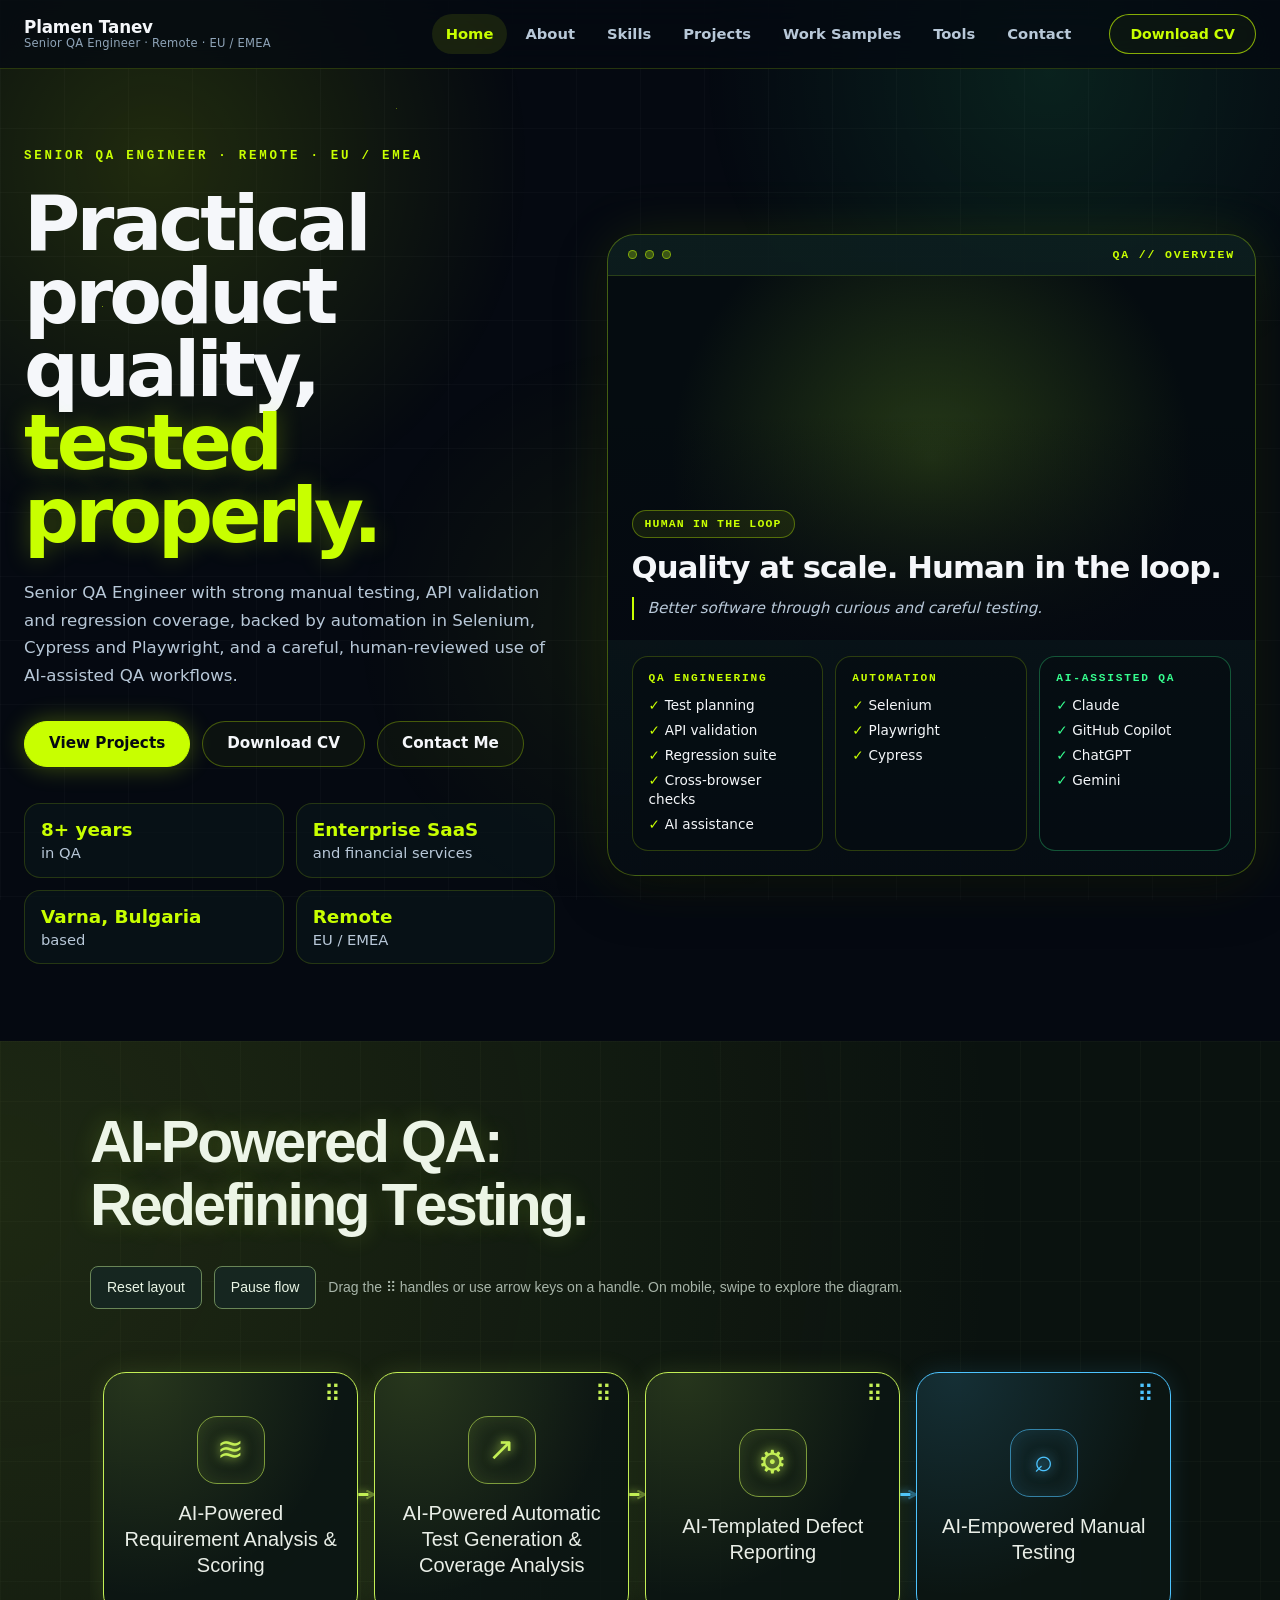
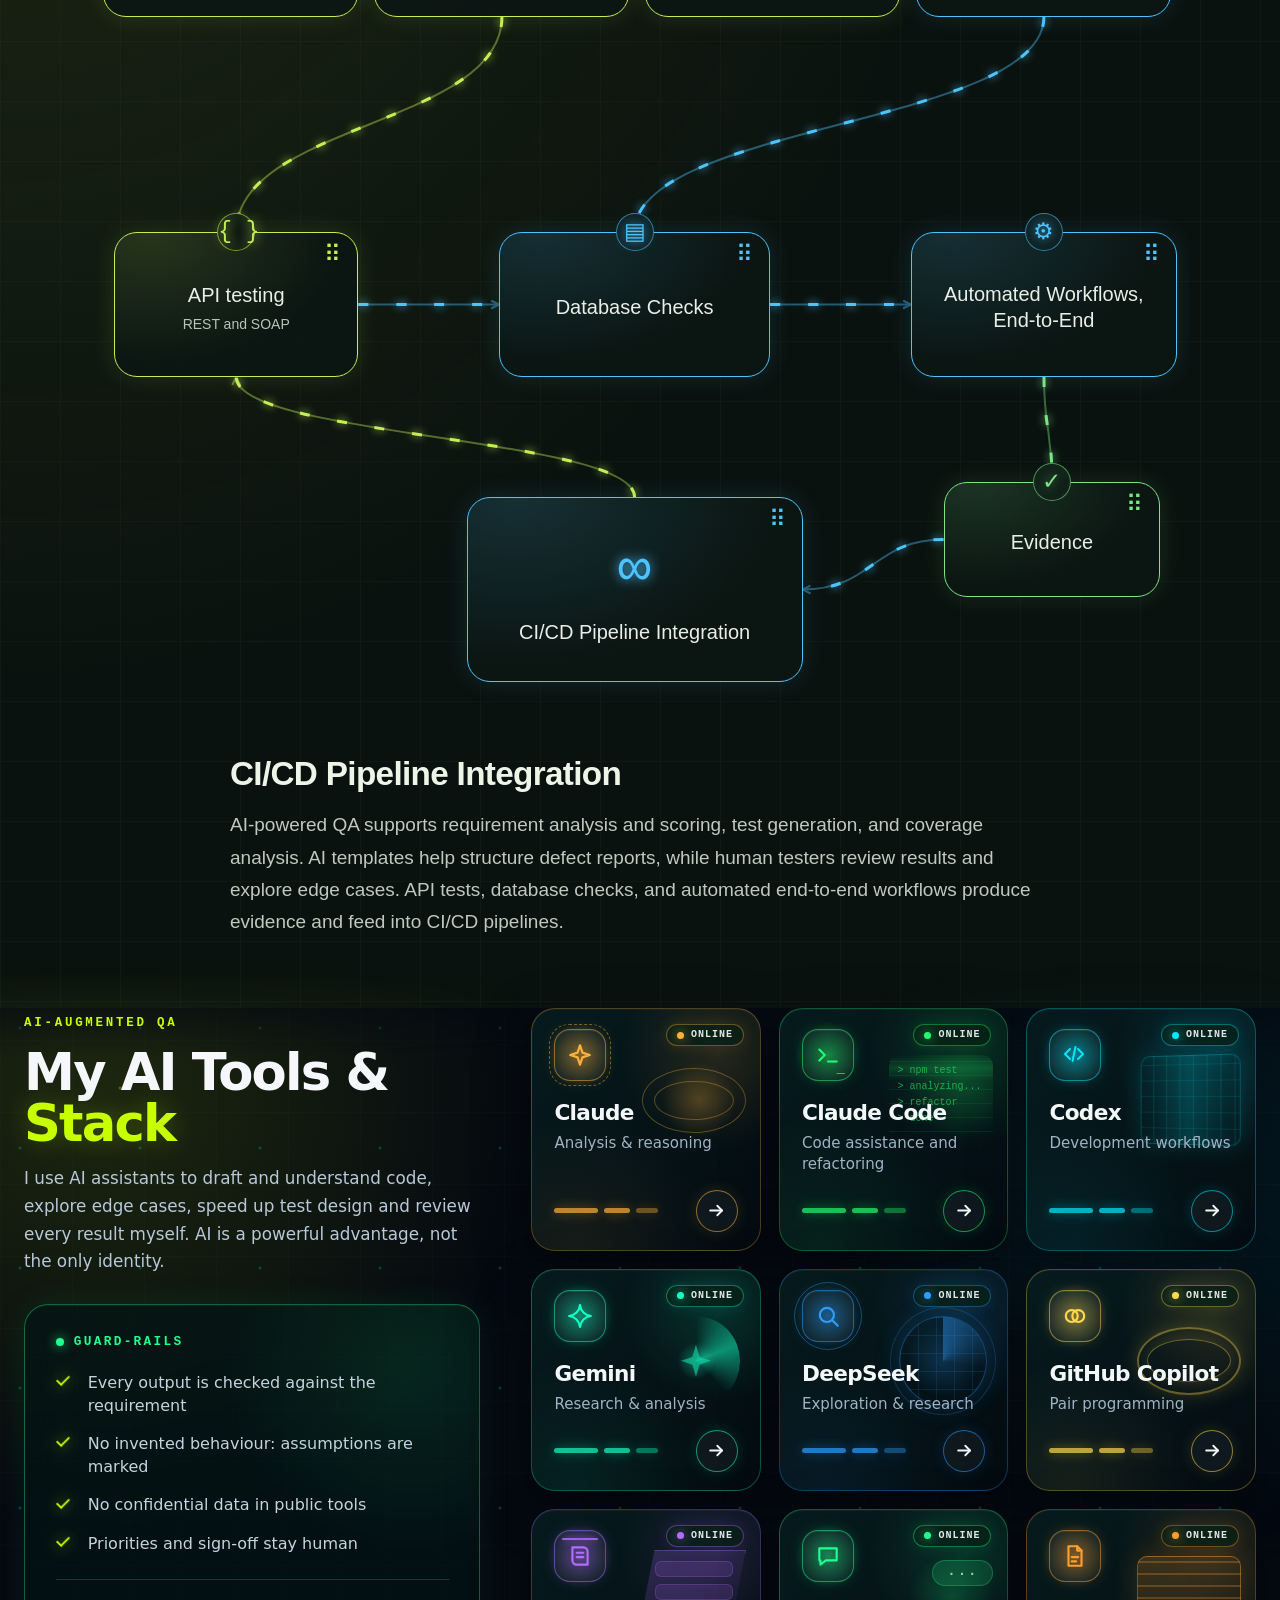
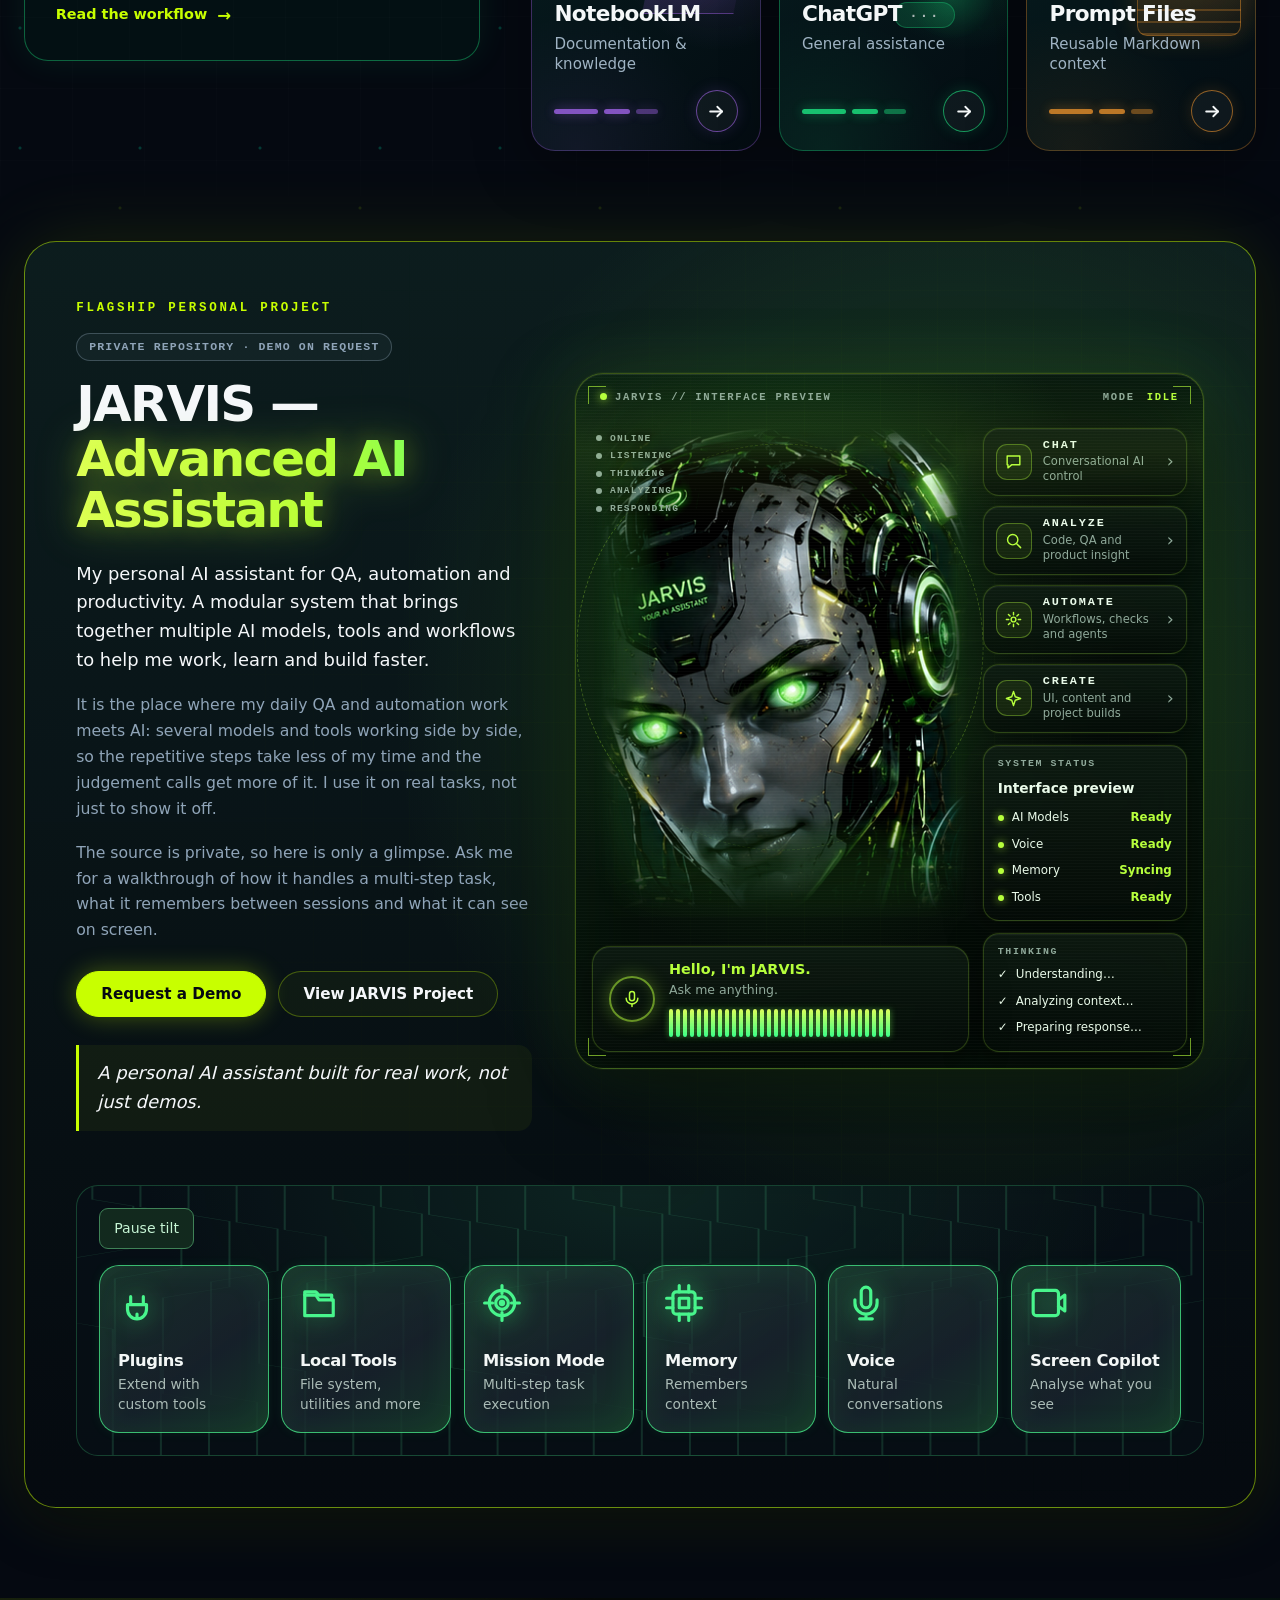
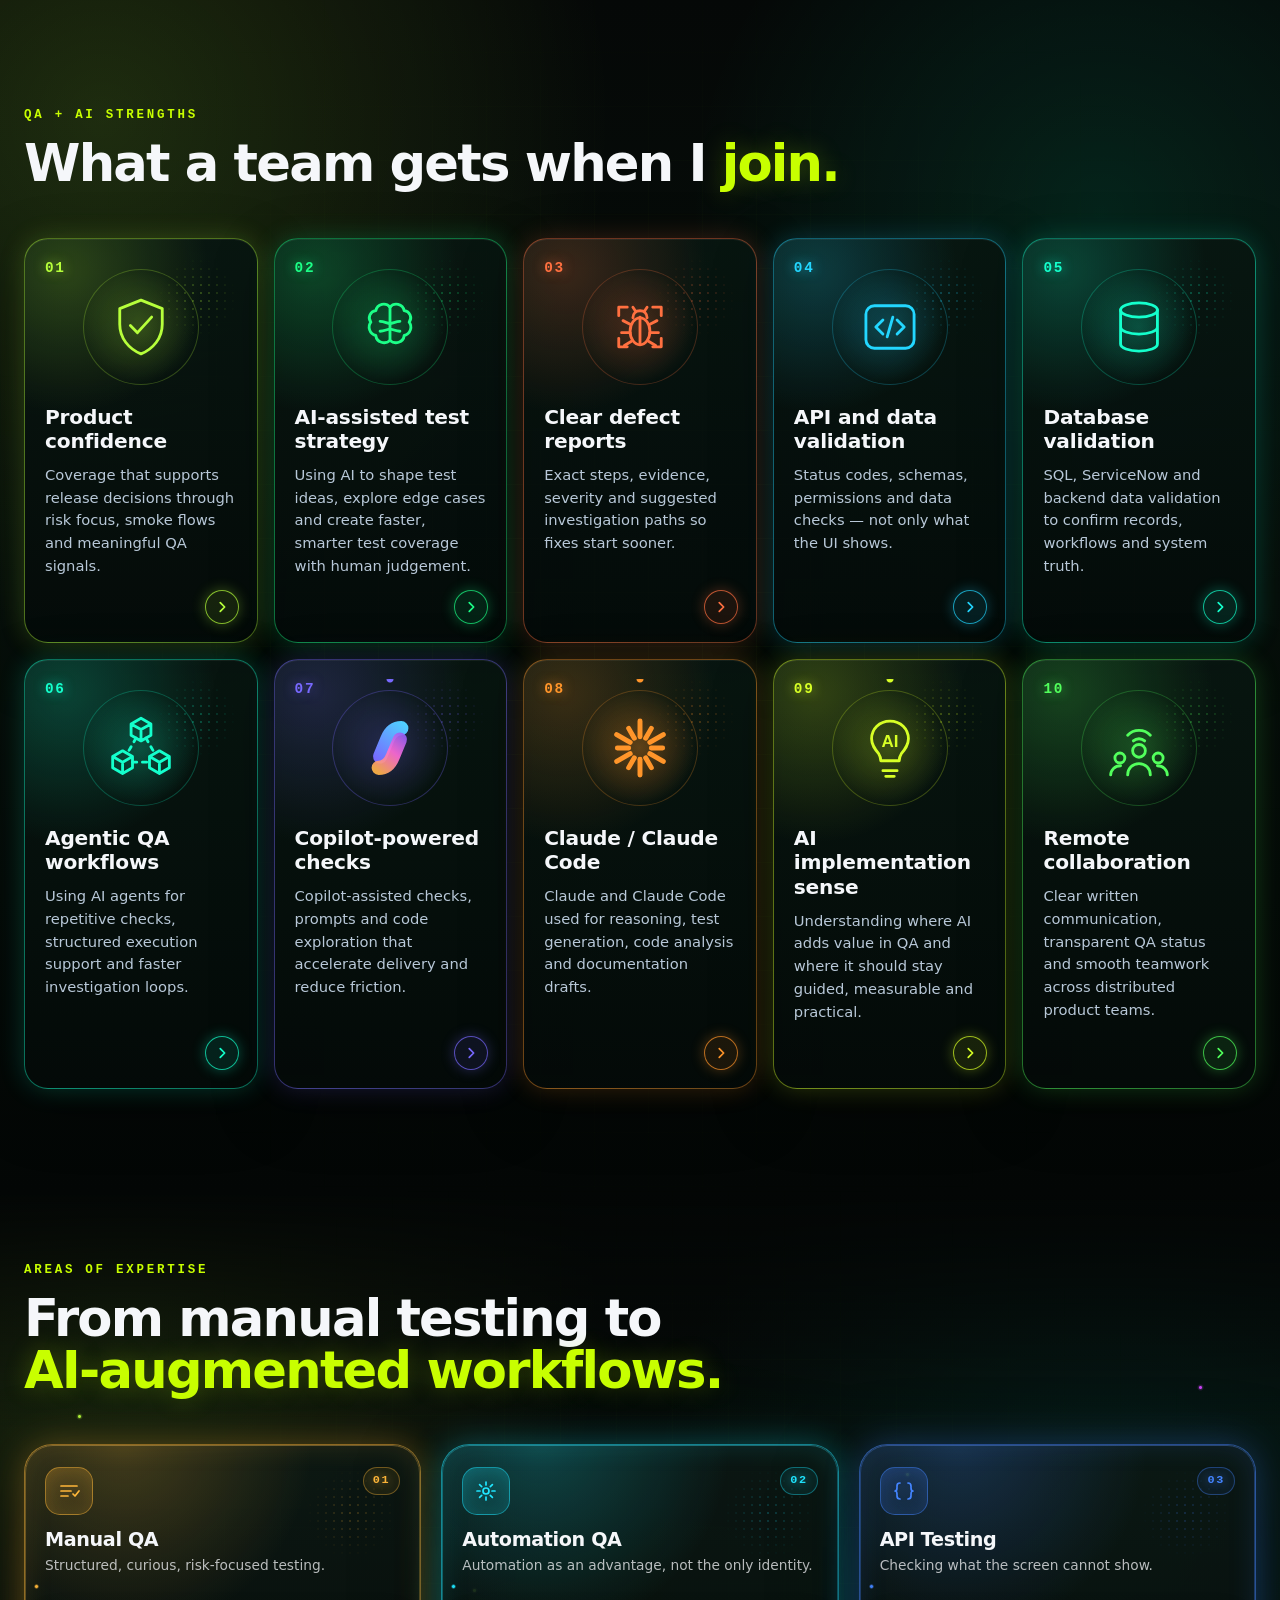
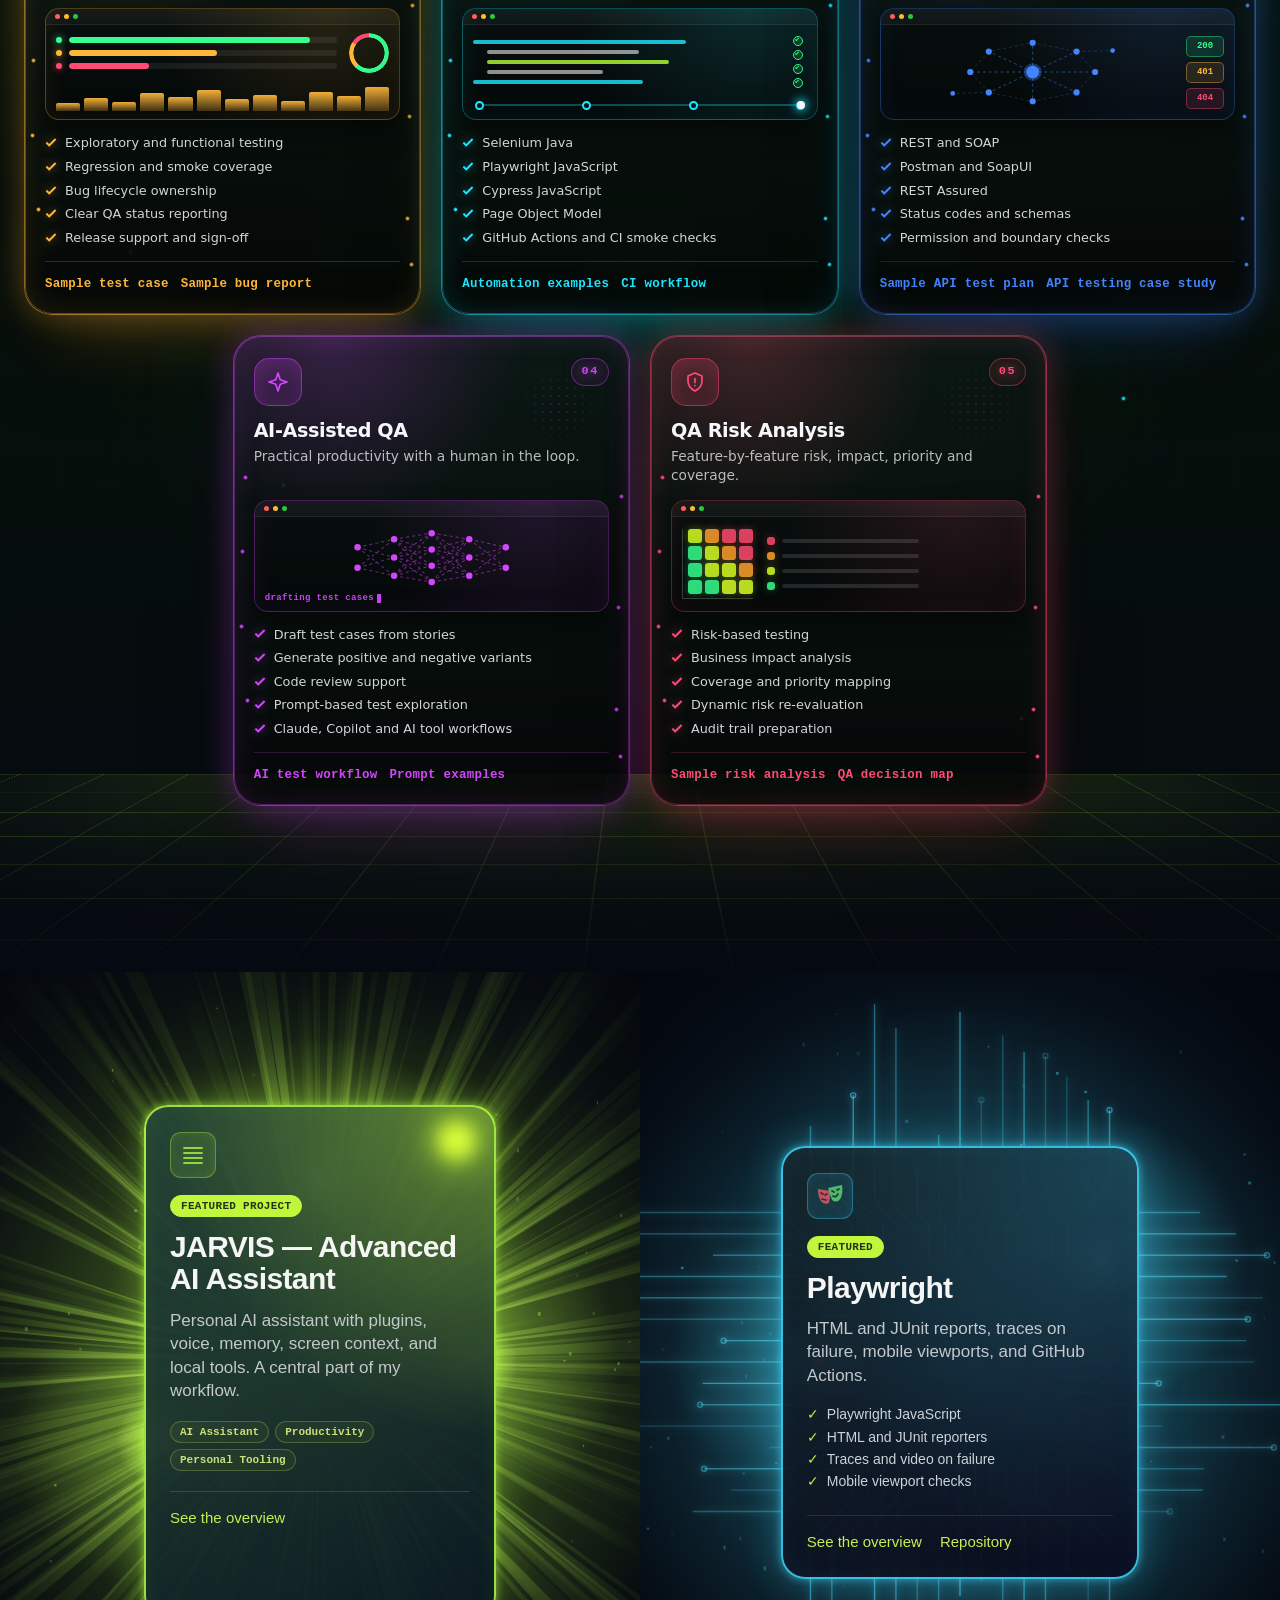
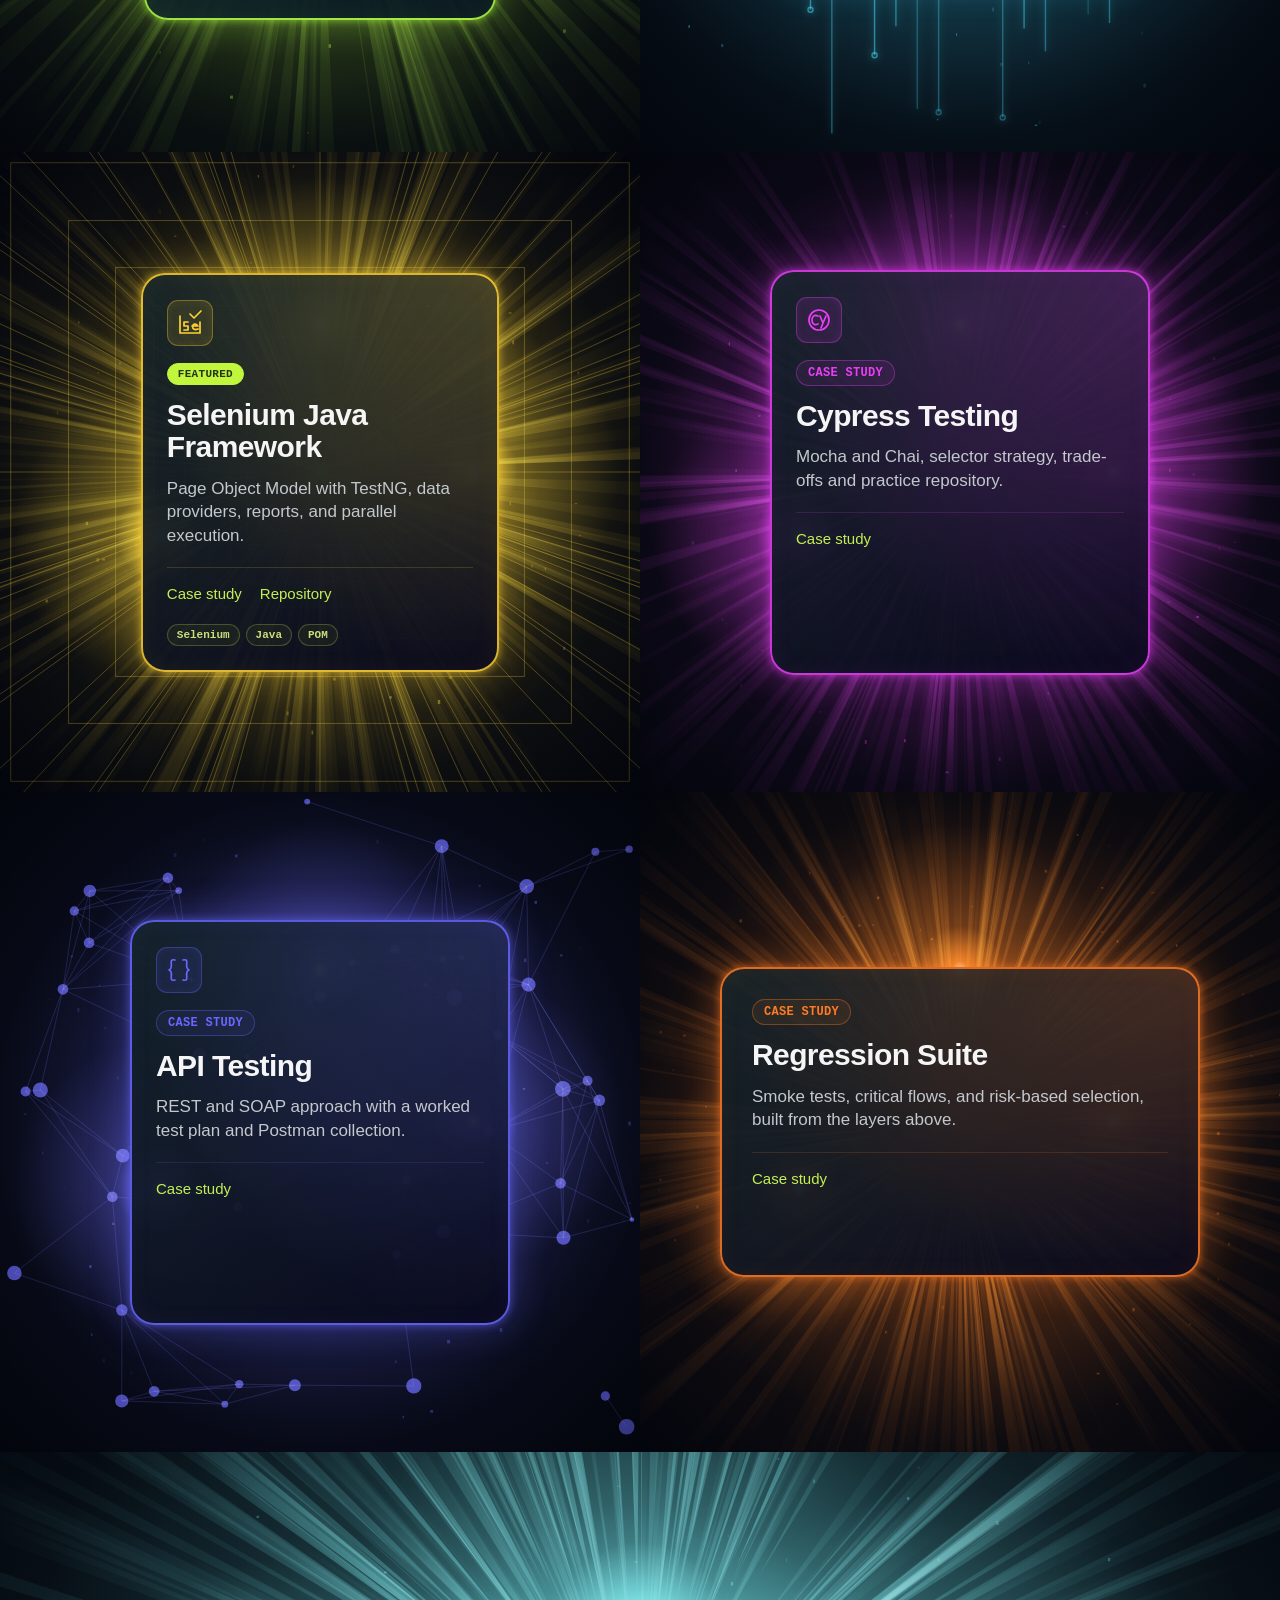
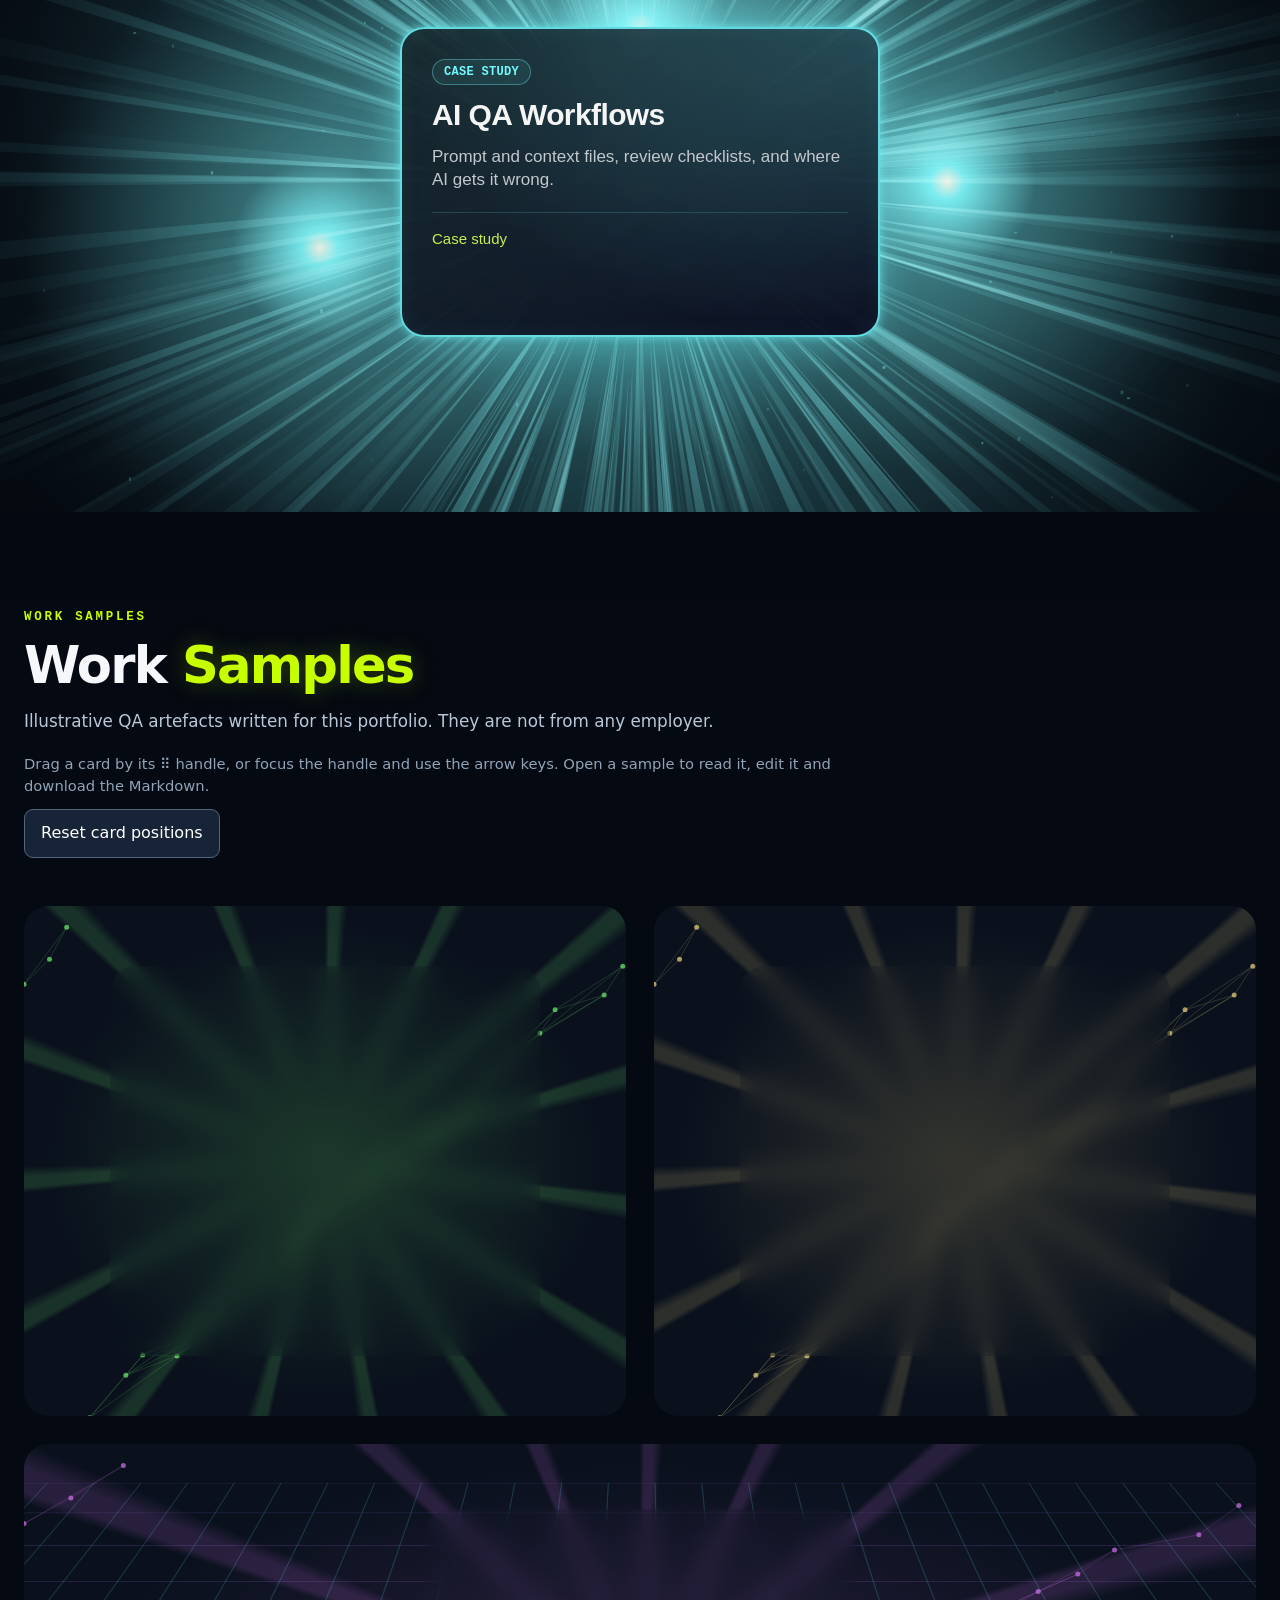
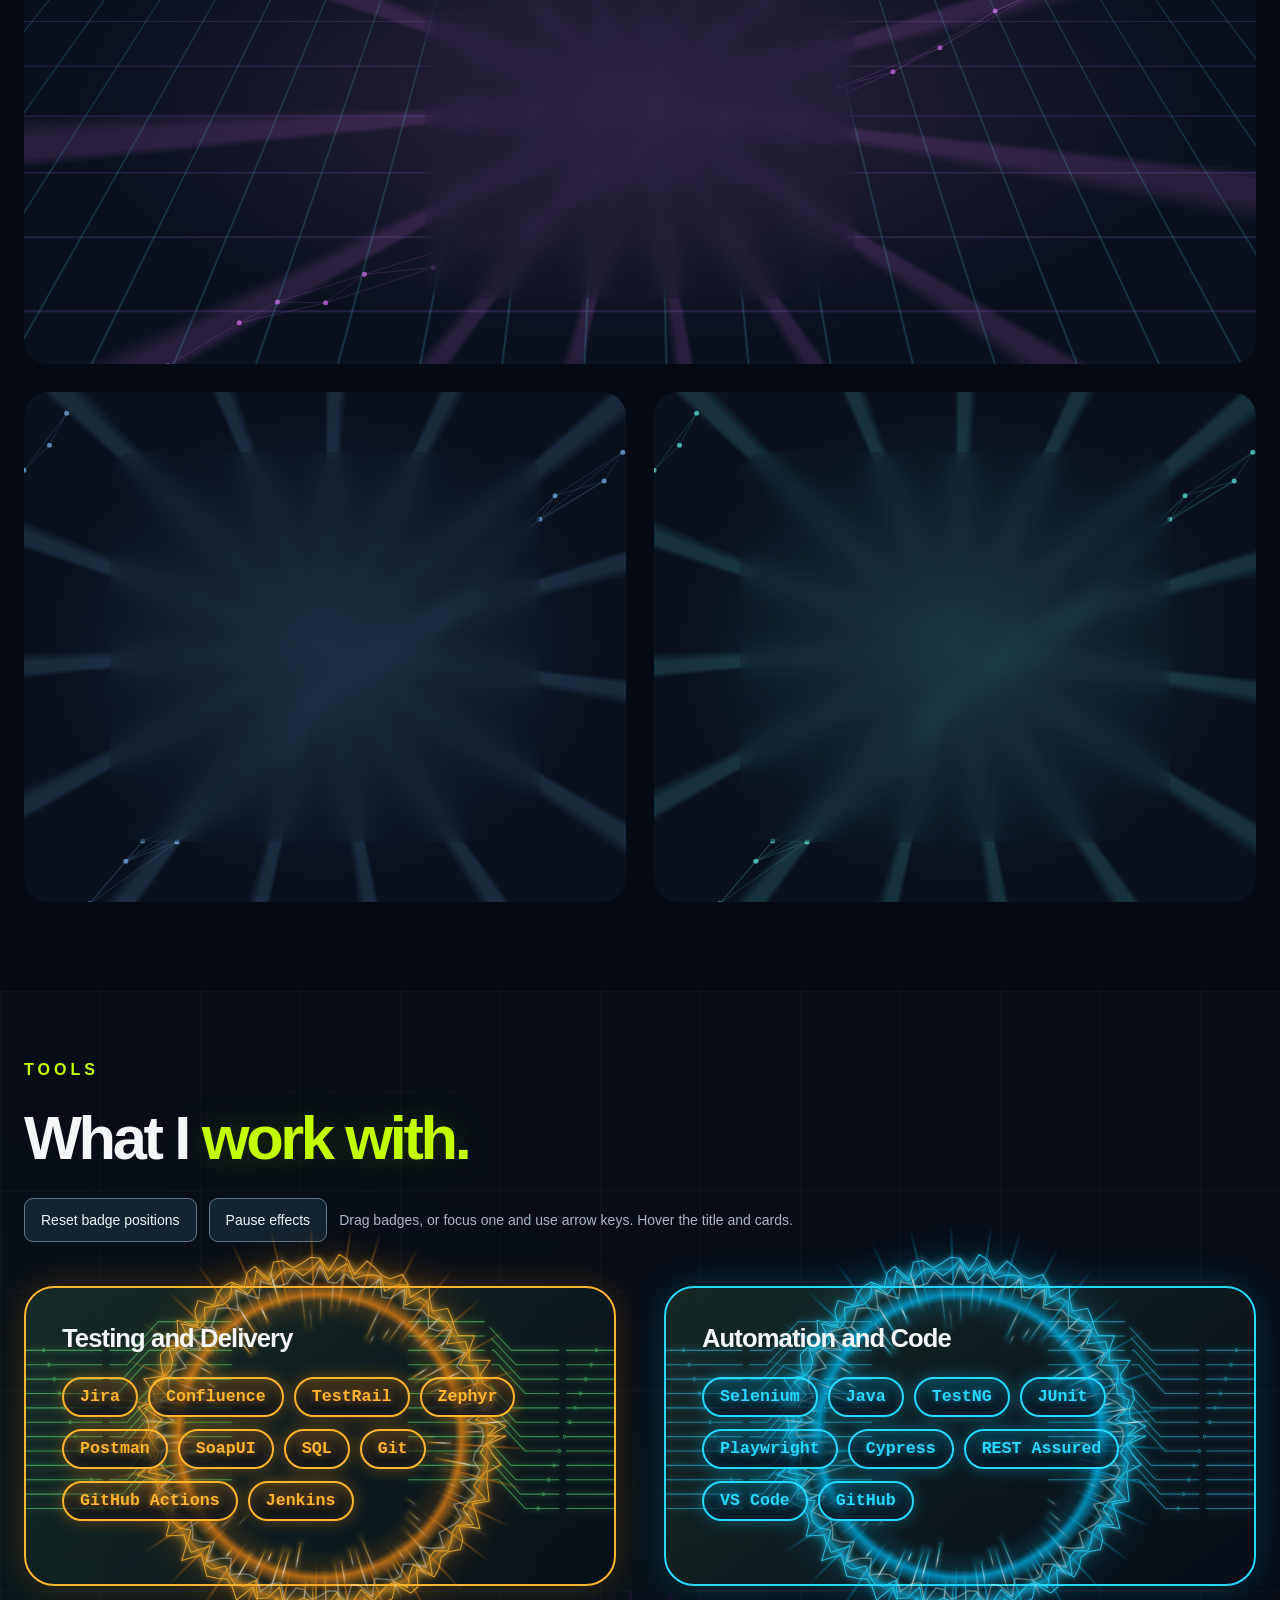
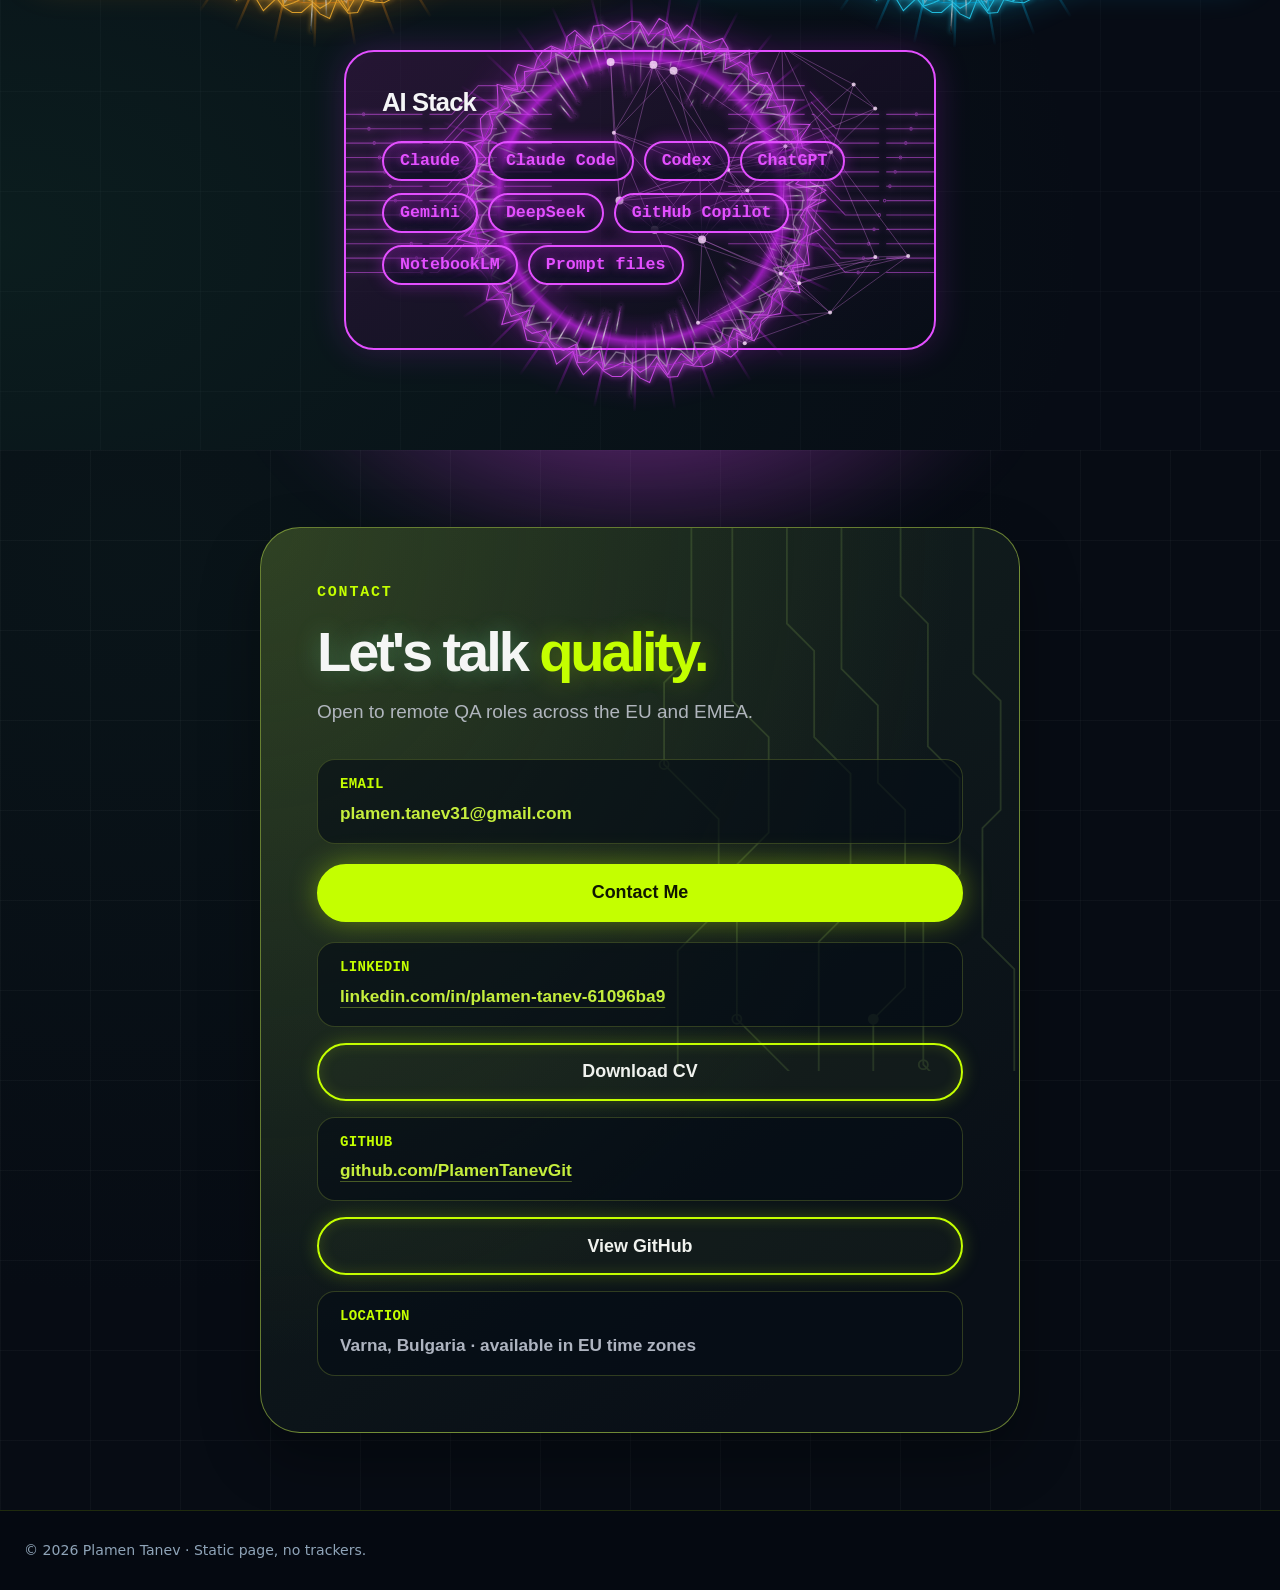
==== commit c2936d63: "Portfolio: HTML case-study pages, glowing JARVIS capability cards, restore JARVIS face image" ====
--- a/career-package/portfolio/index.html
+++ b/career-package/portfolio/index.html
@@ -215,7 +215,7 @@
               <li>No confidential data in public tools</li>
               <li>Priorities and sign-off stay human</li>
             </ul>
-            <p class="card-links"><a href="projects/ai-assisted-qa-workflows.md">Read the workflow</a></p>
+            <p class="card-links"><a href="projects/ai-assisted-qa-workflows.html">Read the workflow</a></p>
           </div>
         </div>
 
@@ -460,31 +460,68 @@
             </div>
           </div>
 
-          <div class="jarvis-features">
-            <article class="jarvis-feature">
-              <span class="icon-badge"><svg class="icon"><use href="#i-plug"/></svg></span>
-              <div><h3>Plugins</h3><p>Extend with custom tools</p></div>
-            </article>
-            <article class="jarvis-feature">
-              <span class="icon-badge"><svg class="icon"><use href="#i-target"/></svg></span>
-              <div><h3>Mission Mode</h3><p>Multi-step task execution</p></div>
-            </article>
-            <article class="jarvis-feature">
-              <span class="icon-badge alt-green"><svg class="icon"><use href="#i-mic"/></svg></span>
-              <div><h3>Voice</h3><p>Natural conversations</p></div>
-            </article>
-            <article class="jarvis-feature">
-              <span class="icon-badge alt-green"><svg class="icon"><use href="#i-chip"/></svg></span>
-              <div><h3>Memory</h3><p>Remembers context</p></div>
-            </article>
-            <article class="jarvis-feature">
-              <span class="icon-badge alt-warm"><svg class="icon"><use href="#i-screen"/></svg></span>
-              <div><h3>Screen Copilot</h3><p>Analyse what you see</p></div>
-            </article>
-            <article class="jarvis-feature">
-              <span class="icon-badge alt-warm"><svg class="icon"><use href="#i-folder"/></svg></span>
-              <div><h3>Local Tools</h3><p>File system, utilities and more</p></div>
-            </article>
+          <!-- Capabilities: glowing cards from Documents/Codex/2026-10-06/writ/outputs/jarvis-glowing-capabilities.html.
+               Static markup; jarvis-cap.js adds the pointer glow and tilt. -->
+          <div class="jc" role="group" aria-label="JARVIS capabilities">
+            <svg class="jc-circuit" viewBox="0 0 1100 1600" preserveAspectRatio="none" fill="none" stroke="currentColor" stroke-width="2" aria-hidden="true">
+            <path d="M15 0V80l40 40v250l-65 65v370l45 45V1600"/>
+            <path d="M62 0V125l40 40v320l-65 65v470l45 45V1600"/>
+            <path d="M109 0V170l40 40v390l-65 65v570l45 45V1600"/>
+            <path d="M156 0V215l40 40v250l-65 65v670l45 45V1600"/>
+            <path d="M203 0V260l40 40v320l-65 65v370l45 45V1600"/>
+            <path d="M250 0V80l40 40v390l-65 65v470l45 45V1600"/>
+            <path d="M297 0V125l40 40v250l-65 65v570l45 45V1600"/>
+            <path d="M344 0V170l40 40v320l-65 65v670l45 45V1600"/>
+            <path d="M391 0V215l40 40v390l-65 65v370l45 45V1600"/>
+            <path d="M438 0V260l40 40v250l-65 65v470l45 45V1600"/>
+            <path d="M485 0V80l40 40v320l-65 65v570l45 45V1600"/>
+            <path d="M532 0V125l40 40v390l-65 65v670l45 45V1600"/>
+            <path d="M579 0V170l40 40v250l-65 65v370l45 45V1600"/>
+            <path d="M626 0V215l40 40v320l-65 65v470l45 45V1600"/>
+            <path d="M673 0V260l40 40v390l-65 65v570l45 45V1600"/>
+            <path d="M720 0V80l40 40v250l-65 65v670l45 45V1600"/>
+            <path d="M767 0V125l40 40v320l-65 65v370l45 45V1600"/>
+            <path d="M814 0V170l40 40v390l-65 65v470l45 45V1600"/>
+            <path d="M861 0V215l40 40v250l-65 65v570l45 45V1600"/>
+            <path d="M908 0V260l40 40v320l-65 65v670l45 45V1600"/>
+            <path d="M955 0V80l40 40v390l-65 65v370l45 45V1600"/>
+            <path d="M1002 0V125l40 40v250l-65 65v470l45 45V1600"/>
+            <path d="M1049 0V170l40 40v320l-65 65v570l45 45V1600"/>
+            <path d="M1096 0V215l40 40v390l-65 65v670l45 45V1600"/>
+            </svg>
+            <div class="jc-actions" hidden><button type="button" id="jc-motion" aria-pressed="false">Pause tilt</button></div>
+            <div class="jc-grid">
+            <article class="jc-card">
+              <div class="jc-icon" aria-hidden="true"><svg viewBox="0 0 24 24"><path d="M8 8v5m8-5v5M6 13h12v3a6 6 0 0 1-12 0zm6 9v-3"/></svg></div>
+              <h3>Plugins</h3>
+              <p>Extend with custom tools</p>
+            </article>
+            <article class="jc-card">
+              <div class="jc-icon" aria-hidden="true"><svg viewBox="0 0 24 24"><path d="M3 7h7l2 3h9v10H3z"/><path d="M3 7V5h7l2 2h8v3"/></svg></div>
+              <h3>Local Tools</h3>
+              <p>File system, utilities and more</p>
+            </article>
+            <article class="jc-card">
+              <div class="jc-icon" aria-hidden="true"><svg viewBox="0 0 24 24"><circle cx="12" cy="12" r="8"/><circle cx="12" cy="12" r="4"/><circle cx="12" cy="12" r="1"/><path d="M12 1v5m0 12v5M1 12h5m12 0h5"/></svg></div>
+              <h3>Mission Mode</h3>
+              <p>Multi-step task execution</p>
+            </article>
+            <article class="jc-card">
+              <div class="jc-icon" aria-hidden="true"><svg viewBox="0 0 24 24"><rect x="5" y="5" width="14" height="14" rx="2"/><path d="M9 1v4m6-4v4M9 19v4m6-4v4M1 9h4m-4 6h4M19 9h4m-4 6h4"/><rect x="9" y="9" width="6" height="6"/></svg></div>
+              <h3>Memory</h3>
+              <p>Remembers context</p>
+            </article>
+            <article class="jc-card">
+              <div class="jc-icon" aria-hidden="true"><svg viewBox="0 0 24 24"><rect x="9" y="2" width="6" height="13" rx="3"/><path d="M5 10v2a7 7 0 0 0 14 0v-2M12 19v3m-4 0h8"/></svg></div>
+              <h3>Voice</h3>
+              <p>Natural conversations</p>
+            </article>
+            <article class="jc-card">
+              <div class="jc-icon" aria-hidden="true"><svg viewBox="0 0 24 24"><rect x="2" y="4" width="16" height="16" rx="2"/><path d="m18 10 4-3v10l-4-3"/></svg></div>
+              <h3>Screen Copilot</h3>
+              <p>Analyse what you see</p>
+            </article>
+            </div>
           </div>
         </div>
       </div>
@@ -645,8 +682,8 @@
                 <li>Release support and sign-off</li>
               </ul>
               <div class="expertise-card-links">
-                <a href="samples/sample-test-case.md">Sample test case</a>
-                <a href="samples/sample-bug-report.md">Sample bug report</a>
+                <a href="samples/sample-test-case.html">Sample test case</a>
+                <a href="samples/sample-bug-report.html">Sample bug report</a>
               </div>
             </article>
           </div>
@@ -684,7 +721,7 @@
               </ul>
               <div class="expertise-card-links">
                 <a href="#projects">Automation examples</a>
-                <a href="projects/playwright-weather-test.md">CI workflow</a>
+                <a href="projects/playwright-weather-test.html">CI workflow</a>
               </div>
             </article>
           </div>
@@ -730,8 +767,8 @@
                 <li>Permission and boundary checks</li>
               </ul>
               <div class="expertise-card-links">
-                <a href="samples/sample-api-test-plan.md">Sample API test plan</a>
-                <a href="projects/api-testing.md">API testing case study</a>
+                <a href="samples/sample-api-test-plan.html">Sample API test plan</a>
+                <a href="projects/api-testing.html">API testing case study</a>
               </div>
             </article>
           </div>
@@ -771,8 +808,8 @@
                 <li>Claude, Copilot and AI tool workflows</li>
               </ul>
               <div class="expertise-card-links">
-                <a href="projects/ai-assisted-qa-workflows.md">AI test workflow</a>
-                <a href="projects/ai-assisted-qa-workflows.md">Prompt examples</a>
+                <a href="projects/ai-assisted-qa-workflows.html">AI test workflow</a>
+                <a href="projects/ai-assisted-qa-workflows.html">Prompt examples</a>
               </div>
             </article>
           </div>
@@ -812,8 +849,8 @@
                 <li>Audit trail preparation</li>
               </ul>
               <div class="expertise-card-links">
-                <a href="samples/sample-qa-risk-analysis.md">Sample risk analysis</a>
-                <a href="samples/sample-qa-risk-analysis.md">QA decision map</a>
+                <a href="samples/sample-qa-risk-analysis.html">Sample risk analysis</a>
+                <a href="samples/sample-qa-risk-analysis.html">QA decision map</a>
               </div>
             </article>
           </div>
@@ -831,12 +868,12 @@
           <p>Enable JavaScript to see the project gallery. The case studies and repositories are also here:</p>
           <ul>
             <li><a href="#jarvis">JARVIS — Advanced AI Assistant</a> (the JARVIS section of this page)</li>
-            <li>Playwright: <a href="projects/playwright-weather-test.md">case study</a>, <a href="https://github.com/PlamenTanevGit/Claude_Sinoptik_Autogenerated" target="_blank" rel="noopener noreferrer">repository</a></li>
-            <li>Selenium Java Framework: <a href="projects/selenium-java-framework.md">case study</a>, <a href="https://github.com/PlamenTanevGit/LamdaTestRefact" target="_blank" rel="noopener noreferrer">repository</a></li>
-            <li><a href="projects/cypress-testing.md">Cypress Testing</a> case study</li>
-            <li><a href="projects/api-testing.md">API Testing</a> case study</li>
-            <li><a href="projects/regression-test-suite.md">Regression Suite</a> case study</li>
-            <li><a href="projects/ai-assisted-qa-workflows.md">AI QA Workflows</a> case study</li>
+            <li>Playwright: <a href="projects/playwright-weather-test.html">case study</a>, <a href="https://github.com/PlamenTanevGit/Claude_Sinoptik_Autogenerated" target="_blank" rel="noopener noreferrer">repository</a></li>
+            <li>Selenium Java Framework: <a href="projects/selenium-java-framework.html">case study</a>, <a href="https://github.com/PlamenTanevGit/LamdaTestRefact" target="_blank" rel="noopener noreferrer">repository</a></li>
+            <li><a href="projects/cypress-testing.html">Cypress Testing</a> case study</li>
+            <li><a href="projects/api-testing.html">API Testing</a> case study</li>
+            <li><a href="projects/regression-test-suite.html">Regression Suite</a> case study</li>
+            <li><a href="projects/ai-assisted-qa-workflows.html">AI QA Workflows</a> case study</li>
           </ul>
         </div>
       </noscript>
@@ -871,7 +908,7 @@
               <h3>Test Case</h3>
               <div class="ws-lines" aria-hidden="true"><i></i><i></i><i></i></div>
               <p>Full structure with preconditions, steps, expected result and derived negative cases.</p>
-              <a class="ws-open" href="samples/sample-test-case.md">Open &rarr;</a>
+              <a class="ws-open" href="samples/sample-test-case.html">Open &rarr;</a>
             </article>
           </section>
           <section class="ws-scene" style="--accent: #ffe286" data-sample="sample-bug-report.md">
@@ -880,7 +917,7 @@
               <h3>Bug Report</h3>
               <div class="ws-lines" aria-hidden="true"><i></i><i></i><i></i></div>
               <p>Duplicate-submit defect with environment, evidence and investigation hints.</p>
-              <a class="ws-open" href="samples/sample-bug-report.md">Open &rarr;</a>
+              <a class="ws-open" href="samples/sample-bug-report.html">Open &rarr;</a>
             </article>
           </section>
           <section class="ws-scene ws-scene--regression" style="--accent: #e176ff" data-sample="sample-regression-checklist.md">
@@ -889,7 +926,7 @@
               <h3>Regression Checklist</h3>
               <div class="ws-lines" aria-hidden="true"><i></i><i></i><i></i></div>
               <p>Smoke, critical flows, data, UI, API, cross-browser and negative checks.</p>
-              <a class="ws-open" href="samples/sample-regression-checklist.md">Open &rarr;</a>
+              <a class="ws-open" href="samples/sample-regression-checklist.html">Open &rarr;</a>
             </article>
           </section>
           <section class="ws-scene" style="--accent: #80bfff" data-sample="sample-api-test-plan.md">
@@ -898,7 +935,7 @@
               <h3>API Test Plan</h3>
               <div class="ws-lines" aria-hidden="true"><i></i><i></i><i></i></div>
               <p>Positive and negative cases, schema, data, performance smoke and security notes.</p>
-              <a class="ws-open" href="samples/sample-api-test-plan.md">Open &rarr;</a>
+              <a class="ws-open" href="samples/sample-api-test-plan.html">Open &rarr;</a>
             </article>
           </section>
           <section class="ws-scene" style="--accent: #66fff0" data-sample="sample-qa-risk-analysis.md">
@@ -907,7 +944,7 @@
               <h3>QA Risk Analysis</h3>
               <div class="ws-lines" aria-hidden="true"><i></i><i></i><i></i></div>
               <p>Feature-by-feature risk, impact, priority and coverage.</p>
-              <a class="ws-open" href="samples/sample-qa-risk-analysis.md">Open &rarr;</a>
+              <a class="ws-open" href="samples/sample-qa-risk-analysis.html">Open &rarr;</a>
             </article>
           </section>
         </div>
@@ -996,5 +1033,6 @@
   <script src="samples.js"></script>
   <script src="tools.js"></script>
   <script src="about.js"></script>
+  <script src="jarvis-cap.js"></script>
 </body>
 </html>
--- a/career-package/portfolio/style.css
+++ b/career-package/portfolio/style.css
@@ -849,19 +849,6 @@
 }
 
 
-.jarvis-features { position: relative; display: grid; grid-template-columns: repeat(6, minmax(0, 1fr)); gap: 14px; margin-top: clamp(28px, 4vw, 48px); }
-.jarvis-feature {
-  display: flex; flex-direction: column; gap: 12px;
-  padding: 18px;
-  border-radius: 18px;
-  border: 1px solid rgba(200, 255, 0, 0.22);
-  background: rgba(5, 12, 18, 0.62);
-  transition: transform 180ms ease, border-color 180ms ease, box-shadow 180ms ease;
-}
-.jarvis-feature:hover { transform: translateY(-3px); border-color: var(--border-strong); box-shadow: 0 0 28px rgba(200, 255, 0, 0.16); }
-.jarvis-feature .icon-badge { width: 42px; height: 42px; border-radius: 12px; }
-.jarvis-feature h3 { font-size: 1.02rem; }
-.jarvis-feature p { font-size: 0.84rem; line-height: 1.45; color: var(--text-soft); margin-top: 3px; }
 
 /* ---------- 8b. JARVIS console: real robot render + cinematic HUD ----------
    The hero visual is assets/jarvis-robot-green.png (cropped from career-package/cv/jarvisFace.png).
@@ -887,7 +874,7 @@
   transform: translateX(-120%) skewX(-18deg); opacity: 0;
   animation: jarvisPanelSweep 12s ease-in-out 2s infinite;
 }
-.jarvis-top, .jarvis-features { z-index: 1; }
+.jarvis-top, .jc { z-index: 1; }
 .jarvis-copy h2 { font-size: clamp(2.3rem, 3.9vw, 3.6rem); line-height: 1.02; letter-spacing: -0.035em; margin: 18px 0 24px; }
 .jarvis-copy h2 .text-accent {
   display: block; margin-top: 4px;
@@ -1213,6 +1200,64 @@
   100% { opacity: 0; transform: translate3d(var(--dx, 10px), -110px, 0); }
 }
 @keyframes jarvisCardHover { 0%, 100% { transform: scale(1); box-shadow: 0 0 0 rgba(182, 255, 59, 0); } 50% { transform: scale(1.08); box-shadow: 0 0 18px rgba(182, 255, 59, 0.45); } }
+
+
+/* ---------- 8c. JARVIS capabilities: glowing tilt cards ----------
+   From Documents/Codex/2026-10-06/writ/outputs/jarvis-glowing-capabilities.html (names prefixed jc-).
+   Static cards; jarvis-cap.js adds the pointer glow (--mx/--my) and the tilt (--rx/--ry).
+   Reference is 2 large columns; here the six cards are compact and sit in ONE row from 1200px up
+   (3 across from 700px, 2 on phones, 1 below 400px). */
+.jc {
+  --jc-green: #48f58c;
+  position: relative; isolation: isolate; overflow: hidden;
+  margin-top: clamp(24px, 3vw, 36px);
+  padding: clamp(14px, 1.8vw, 22px);
+  border-radius: 22px;
+  border: 1px solid rgba(72, 245, 140, 0.22);
+  background: radial-gradient(ellipse at 50% 0, rgba(33, 99, 69, 0.25), transparent 62%), rgba(7, 16, 23, 0.72);
+}
+.jc *, .jc *::before, .jc *::after { box-sizing: border-box; }
+.jc-circuit { position: absolute; inset: 0; width: 100%; height: 100%; max-width: none; z-index: -1; color: rgba(71, 187, 129, 0.19); pointer-events: none; }
+.jc-actions { display: flex; margin: 0 0 16px; }
+.jc-actions[hidden] { display: none; }
+.jc-actions button {
+  font: inherit; font-size: 0.88rem; cursor: pointer;
+  color: #c6f5d5; background: #12291e; border: 1px solid #3f8257; border-radius: 9px; padding: 8px 14px;
+}
+.jc-actions button:hover { border-color: var(--jc-green); }
+.jc-actions button:focus-visible { outline: 3px solid #dcffe8; outline-offset: 4px; }
+.jc-grid { display: grid; grid-template-columns: repeat(2, minmax(0, 1fr)); gap: 14px; }
+.jc-card {
+  --mx: 50%; --my: 50%; --rx: 0deg; --ry: 0deg;
+  position: relative; isolation: isolate; overflow: hidden;
+  display: flex; flex-direction: column; justify-content: flex-end;
+  min-height: 168px; padding: 18px;
+  border: 1.5px solid rgba(72, 245, 140, 0.73); border-radius: 20px;
+  background: linear-gradient(145deg, rgba(41, 76, 61, 0.53), rgba(25, 35, 45, 0.85) 60%, rgba(24, 58, 43, 0.85));
+  box-shadow: inset 0 0 35px rgba(60, 255, 108, 0.07), 0 0 12px rgba(53, 255, 115, 0.07);
+  transform: perspective(900px) rotateX(var(--rx)) rotateY(var(--ry));
+  transition: transform 0.18s ease, box-shadow 0.25s, border-color 0.25s;
+  outline: none;
+}
+.jc-card::before {
+  content: ""; position: absolute; inset: 0; z-index: -1; opacity: 0; transition: opacity 0.25s;
+  background: radial-gradient(220px circle at var(--mx) var(--my), rgba(67, 255, 141, 0.33), transparent 75%);
+}
+.jc-card:hover, .jc-card:focus-visible { border-color: #69ffa1; box-shadow: 0 0 35px rgba(52, 255, 120, 0.25), inset 0 0 24px rgba(57, 255, 115, 0.19); }
+.jc-card:hover::before, .jc-card:focus-visible::before { opacity: 1; }
+.jc-card:focus-visible { outline: 3px solid #dcffe8; outline-offset: 5px; }
+.jc-icon { width: 38px; height: 38px; margin-bottom: auto; color: var(--jc-green); filter: drop-shadow(0 0 12px rgba(56, 255, 120, 0.56)); transition: transform 0.25s; }
+.jc-card:hover .jc-icon { transform: translateY(-5px) scale(1.06); }
+.jc-icon svg { width: 100%; height: 100%; fill: none; stroke: currentColor; stroke-width: 2; stroke-linecap: round; stroke-linejoin: round; }
+.jc-card h3 { margin: 16px 0 5px; font-size: clamp(1.02rem, 1.2vw, 1.2rem); letter-spacing: -0.02em; color: #f3f7f6; }
+.jc-card p { margin: 0; color: #aabbb6; font-size: 0.86rem; line-height: 1.4; }
+@media (min-width: 700px) { .jc-grid { grid-template-columns: repeat(3, minmax(0, 1fr)); } }
+@media (min-width: 1200px) { .jc-grid { grid-template-columns: repeat(6, minmax(0, 1fr)); gap: 12px; } }
+@media (max-width: 400px) { .jc-grid { grid-template-columns: minmax(0, 1fr); } }
+@media (prefers-reduced-motion: reduce) {
+  .jc-card, .jc-icon { transition: none; }
+  .jc-card:hover .jc-icon { transform: none; }
+}
 
 /* ---------- 9. Strengths + expertise ---------- */
 /* ---------- 9a. QA + AI strengths (vivid card grid) ---------- */
@@ -2155,7 +2200,7 @@
 }
 
 /* ---------- 10. Projects: neon gallery ----------
-   Eight full-width scenes in two columns, each with generated artwork behind a glowing card, and a native dialog
+   Seven full-width scenes in two columns, each with generated artwork behind a glowing card, and a native dialog
    for the details. The scenes are built by gallery.js. Built from the reference in
    Documents/Codex/2026-10-04/w/outputs/neon-project-gallery.
    Names are prefixed pg- and element rules are scoped, so the page's own .card, .tag, .icon, h3, p, ul and a
@@ -2185,7 +2230,9 @@
   background: radial-gradient(ellipse at center, rgba(var(--accent), 0.12), transparent 65%), #050810;
 }
 .pg-scene:first-child, .pg-scene:nth-child(2) { min-height: 780px; }
-.pg-scene:nth-child(7), .pg-scene:nth-child(8) { min-height: 660px; }
+.pg-scene:nth-child(6), .pg-scene:nth-child(7) { min-height: 660px; }
+/* an odd number of scenes leaves the last one alone in its row: let it span both columns */
+.pg-scene:last-child:nth-child(odd) { grid-column: 1 / -1; }
 .pg-scene canvas { position: absolute; inset: 0; width: 100%; height: 100%; z-index: -2; pointer-events: none; }
 .pg-scene::after {
   content: ""; position: absolute; inset: 0; z-index: -1; pointer-events: none;
@@ -2215,7 +2262,7 @@
   background: #d8ff39; filter: blur(9px); box-shadow: 0 0 35px #c8fb35; pointer-events: none;
 }
 .pg-scene:nth-child(2) .pg-card { min-height: 425px; }
-.pg-scene:nth-child(5) .pg-card, .pg-scene:nth-child(6) .pg-card { min-height: 405px; width: 65%; }
+.pg-scene:nth-child(4) .pg-card, .pg-scene:nth-child(5) .pg-card { min-height: 405px; width: 65%; }
 .pg-scene.pg-wide .pg-card { width: 76%; max-width: 480px; min-height: 310px; padding: 30px; }
 
 .pg-icon {
@@ -2274,20 +2321,20 @@
 @media (max-width: 1100px) {
   .pg-scene { min-height: 500px; }
   .pg-scene:first-child, .pg-scene:nth-child(2) { min-height: 600px; }
-  .pg-scene:nth-child(7), .pg-scene:nth-child(8) { min-height: 500px; }
+  .pg-scene:nth-child(6), .pg-scene:nth-child(7) { min-height: 500px; }
   .pg-card { width: 66%; padding: 22px 19px; border-radius: 20px; }
   .pg-card h3, .pg-dialog h3 { font-size: 25px; }
   .pg-card p, .pg-dialog p { font-size: 15px; }
   .pg-scene.pg-featured .pg-card { width: 65%; min-height: 420px; }
   .pg-scene:nth-child(2) .pg-card { min-height: 375px; }
-  .pg-scene:nth-child(5) .pg-card, .pg-scene:nth-child(6) .pg-card { width: 70%; min-height: 350px; }
+  .pg-scene:nth-child(4) .pg-card, .pg-scene:nth-child(5) .pg-card { width: 70%; min-height: 350px; }
   .pg-scene.pg-wide .pg-card { padding: 24px; min-height: 275px; }
   .pg-features { font-size: 12px; }
 }
 @media (max-width: 650px) {
   .pg-gallery { grid-template-columns: 1fr; }
-  .pg-scene, .pg-scene:first-child, .pg-scene:nth-child(2), .pg-scene:nth-child(7), .pg-scene:nth-child(8) { min-height: 560px; }
-  .pg-card, .pg-scene.pg-featured .pg-card, .pg-scene:nth-child(5) .pg-card, .pg-scene:nth-child(6) .pg-card { width: 68%; max-width: 330px; }
+  .pg-scene, .pg-scene:first-child, .pg-scene:nth-child(2), .pg-scene:nth-child(6), .pg-scene:nth-child(7) { min-height: 560px; }
+  .pg-card, .pg-scene.pg-featured .pg-card, .pg-scene:nth-child(4) .pg-card, .pg-scene:nth-child(5) .pg-card { width: 68%; max-width: 330px; }
   .pg-scene.pg-wide .pg-card { width: 78%; }
   .pg-scene.pg-featured .pg-card { min-height: 420px; }
   .pg-card h3, .pg-dialog h3 { font-size: 27px; }
@@ -2577,10 +2624,6 @@
 /* ---------- Motion ---------- */
 
 /* ---------- 14. Responsive ---------- */
-@media (max-width: 1280px) {
-  .jarvis-features { grid-template-columns: repeat(3, minmax(0, 1fr)); }
-}
-
 @media (max-width: 1100px) {
   .nav-toggle { display: inline-flex; align-items: center; }
   .nav-cta { display: none; }
@@ -2609,7 +2652,6 @@
   .dash-copy .status-pill, .dash-copy blockquote { display: none; }
   .dash-copy h3 { font-size: 1.15rem; }
   .dash-cards { grid-template-columns: minmax(0, 1fr); padding: 12px 16px 16px; }
-  .jarvis-features { grid-template-columns: repeat(2, minmax(0, 1fr)); gap: 12px; }
   .button-row .neon-button { flex: 1 1 100%; }
   .card { padding: 22px; }
 }
@@ -2630,10 +2672,6 @@
   .jv-voice { padding: 12px; gap: 12px; }
 }
 
-@media (max-width: 420px) {
-  .jarvis-features { grid-template-columns: minmax(0, 1fr); }
-}
-
 @media (max-width: 340px) {
   .jarvis-commands { grid-template-columns: minmax(0, 1fr); }
 }
@@ -2651,3 +2689,66 @@
 @media (prefers-reduced-motion: reduce) {
   *, *::before, *::after { animation: none !important; transition: none !important; scroll-behavior: auto !important; }
 }
+
+
+/* ---------- 16. Case-study and sample pages (projects/*.html, samples/*.html) ---------- */
+.nav .doc-back { margin-left: auto; padding: 10px 18px; font-size: 0.9rem; }
+.doc { padding: clamp(32px, 5vw, 64px) 0 clamp(48px, 6vw, 88px); }
+.doc-body {
+  max-width: 880px;
+  margin: 0 auto;
+  padding: clamp(22px, 4vw, 44px);
+  background: var(--bg-panel);
+  border: 1px solid var(--border);
+  border-radius: var(--radius);
+  box-shadow: var(--shadow-card);
+}
+.doc-body h1 { font-size: clamp(1.8rem, 4vw, 2.5rem); line-height: 1.15; margin: 0 0 18px; color: var(--accent); }
+.doc-body h2 { font-size: clamp(1.2rem, 2.4vw, 1.5rem); margin: 34px 0 10px; padding-top: 6px; color: var(--text-main); }
+.doc-body h3 { font-size: 1.05rem; margin: 24px 0 8px; color: var(--accent-3); }
+.doc-body p, .doc-body li { color: var(--text-muted); }
+.doc-body strong { color: var(--text-main); }
+.doc-body ul { list-style: disc; padding-left: 1.4em; }
+.doc-body ol { list-style: decimal; padding-left: 1.4em; }
+.doc-body li::marker { color: var(--accent); }
+.doc-body li { margin: 4px 0; }
+.doc-body li.task { list-style: none; margin-left: -1.2em; }
+.doc-body li.task input { margin-right: 8px; accent-color: var(--accent); }
+.doc-body a { color: var(--accent); overflow-wrap: anywhere; }
+.doc-body code {
+  font-family: var(--mono);
+  font-size: 0.88em;
+  padding: 1px 6px;
+  border-radius: 6px;
+  background: rgba(200, 255, 0, 0.08);
+  border: 1px solid rgba(200, 255, 0, 0.16);
+  color: var(--accent-3);
+  overflow-wrap: anywhere;
+}
+.doc-body pre {
+  overflow-x: auto;
+  padding: 16px 18px;
+  border-radius: 14px;
+  background: rgba(2, 8, 12, 0.85);
+  border: 1px solid var(--border);
+}
+.doc-body pre code { padding: 0; border: 0; background: none; color: var(--text-main); overflow-wrap: normal; }
+.doc-body blockquote {
+  margin: 18px 0;
+  padding: 10px 18px;
+  border-left: 3px solid var(--accent);
+  background: rgba(200, 255, 0, 0.05);
+  border-radius: 0 12px 12px 0;
+}
+.doc-body blockquote p { margin: 6px 0; }
+.doc-body hr { border: 0; border-top: 1px solid var(--border); margin: 28px 0; }
+.table-wrap { overflow-x: auto; margin: 18px 0; border: 1px solid var(--border); border-radius: 14px; }
+.doc-body table { width: 100%; border-collapse: collapse; font-size: 0.93rem; }
+.doc-body th, .doc-body td { text-align: left; vertical-align: top; padding: 10px 14px; border-bottom: 1px solid rgba(200, 255, 0, 0.12); }
+.doc-body th { color: var(--accent); background: rgba(200, 255, 0, 0.06); white-space: nowrap; }
+.doc-body tr:last-child td { border-bottom: 0; }
+.doc-foot { max-width: 880px; margin: 24px auto 0; display: flex; flex-wrap: wrap; gap: 12px; }
+@media (max-width: 560px) {
+  .nav .brand-role { display: none; }
+  .nav .doc-back { padding: 8px 14px; font-size: 0.82rem; }
+}
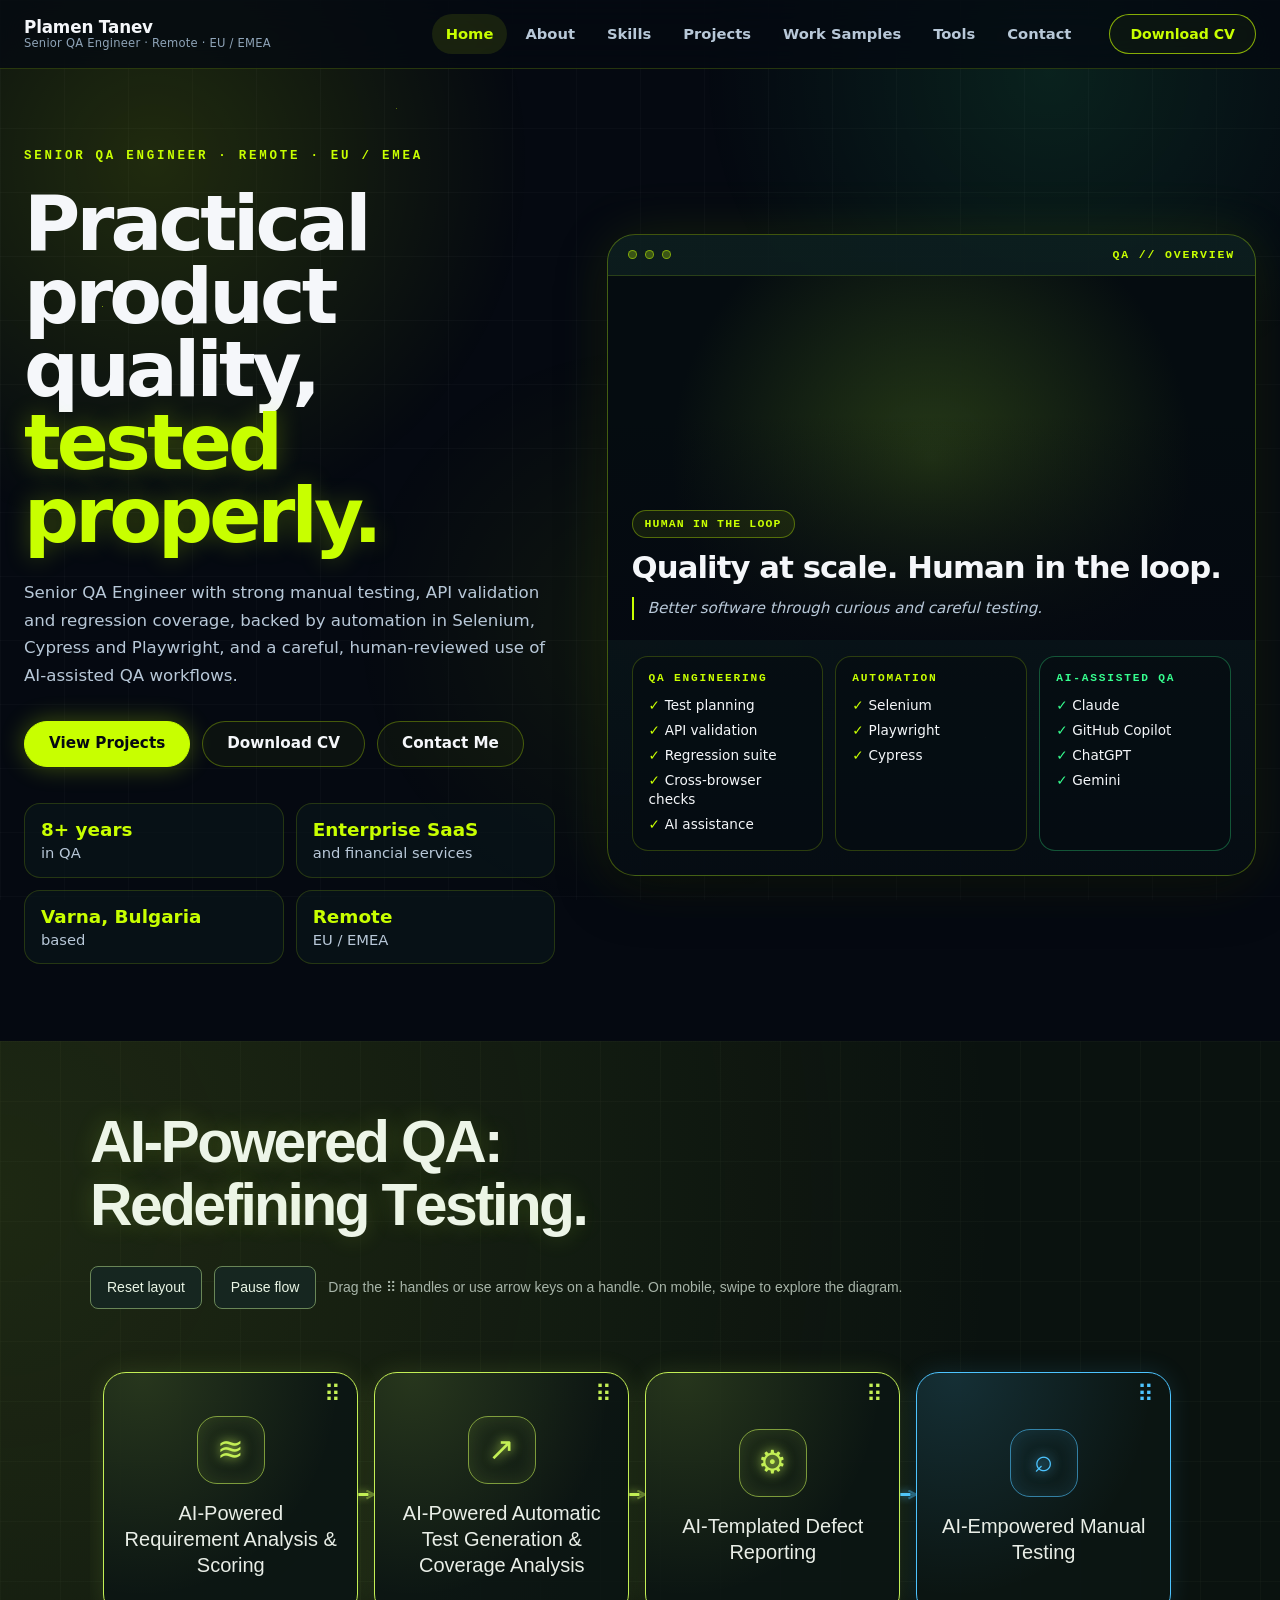
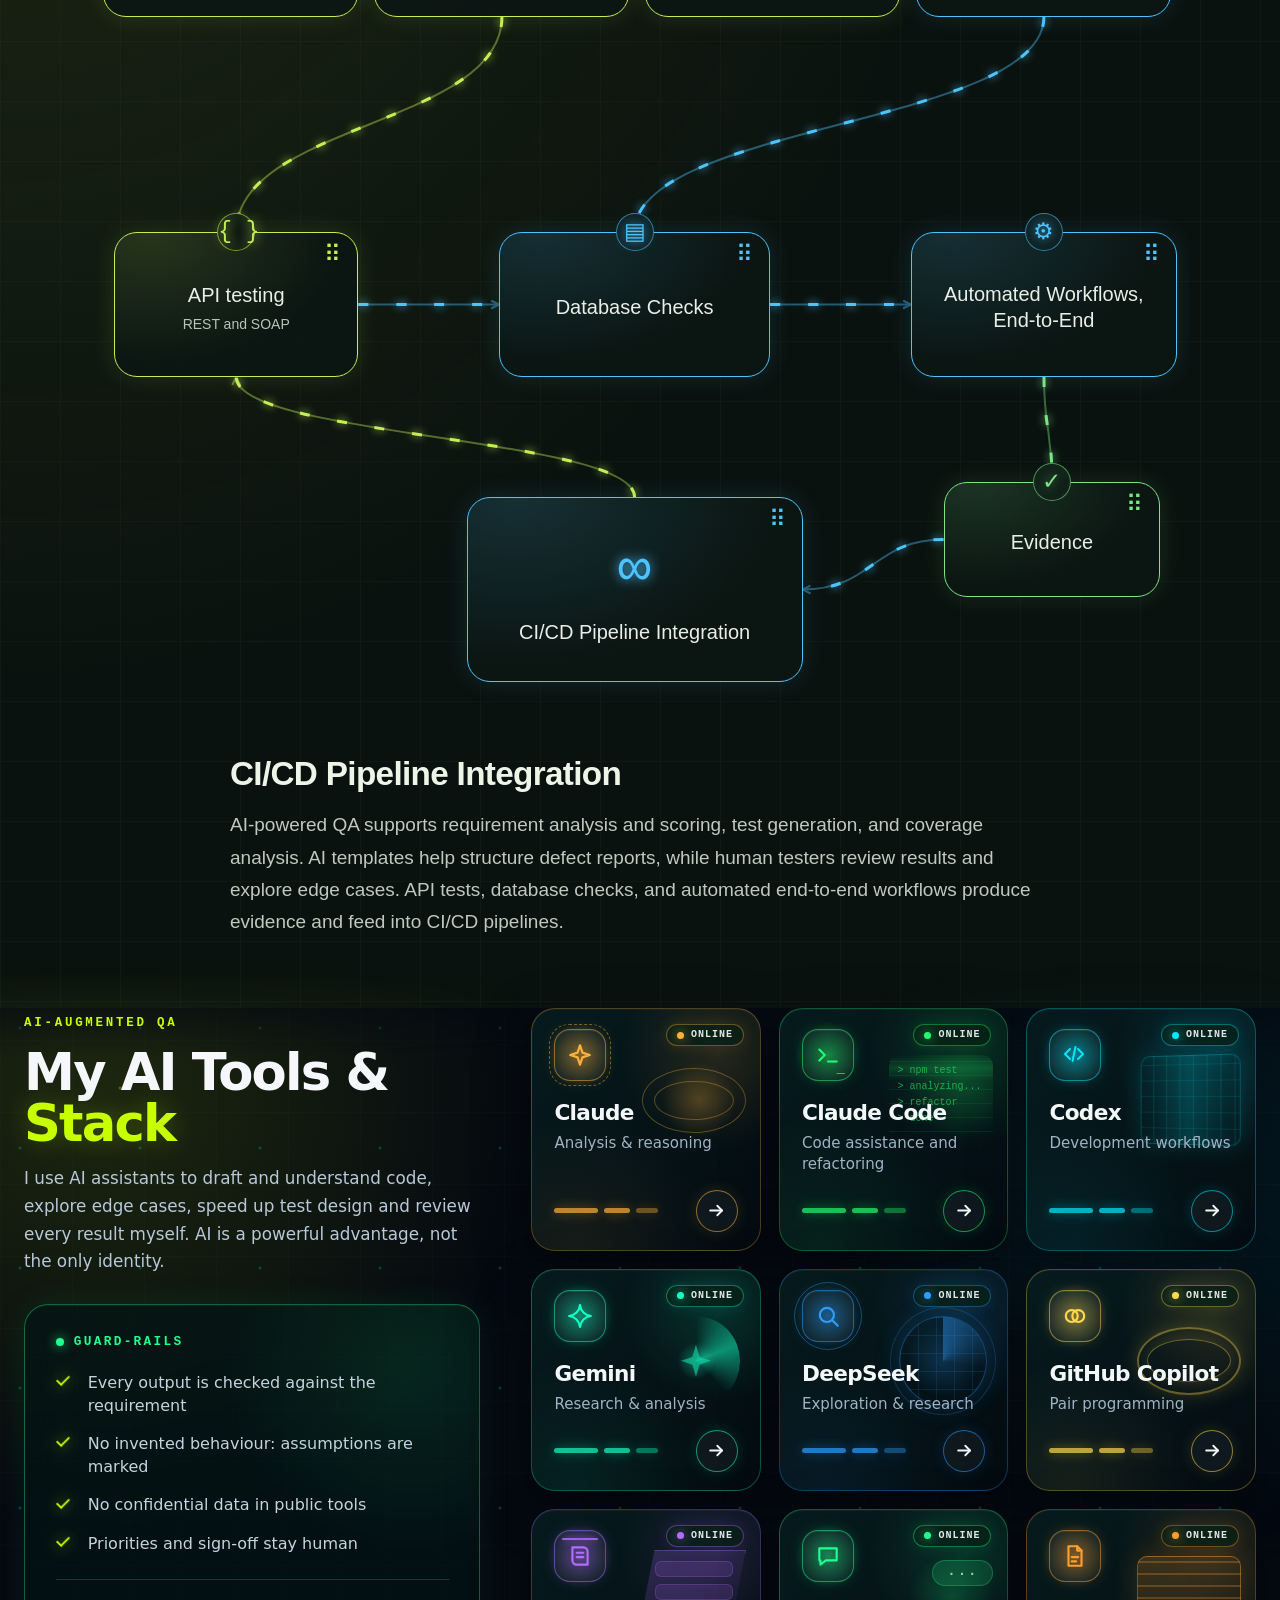
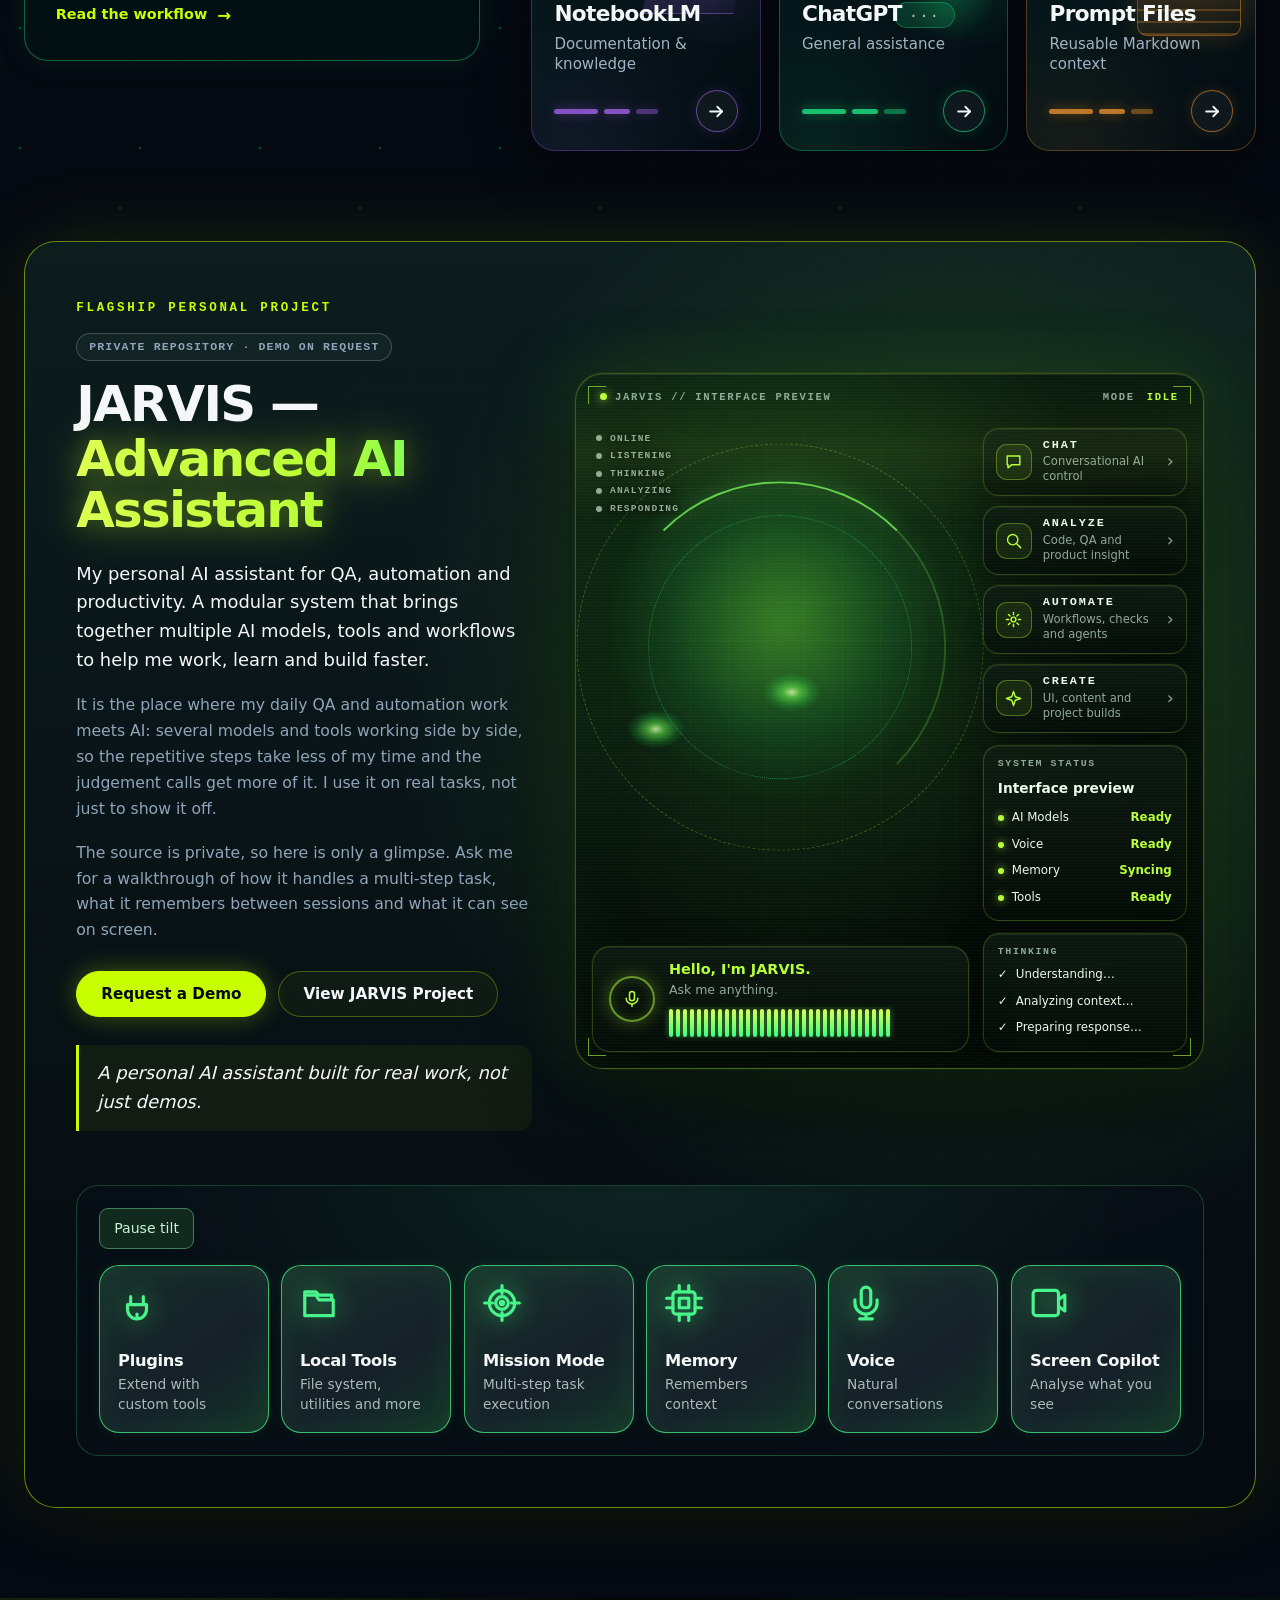
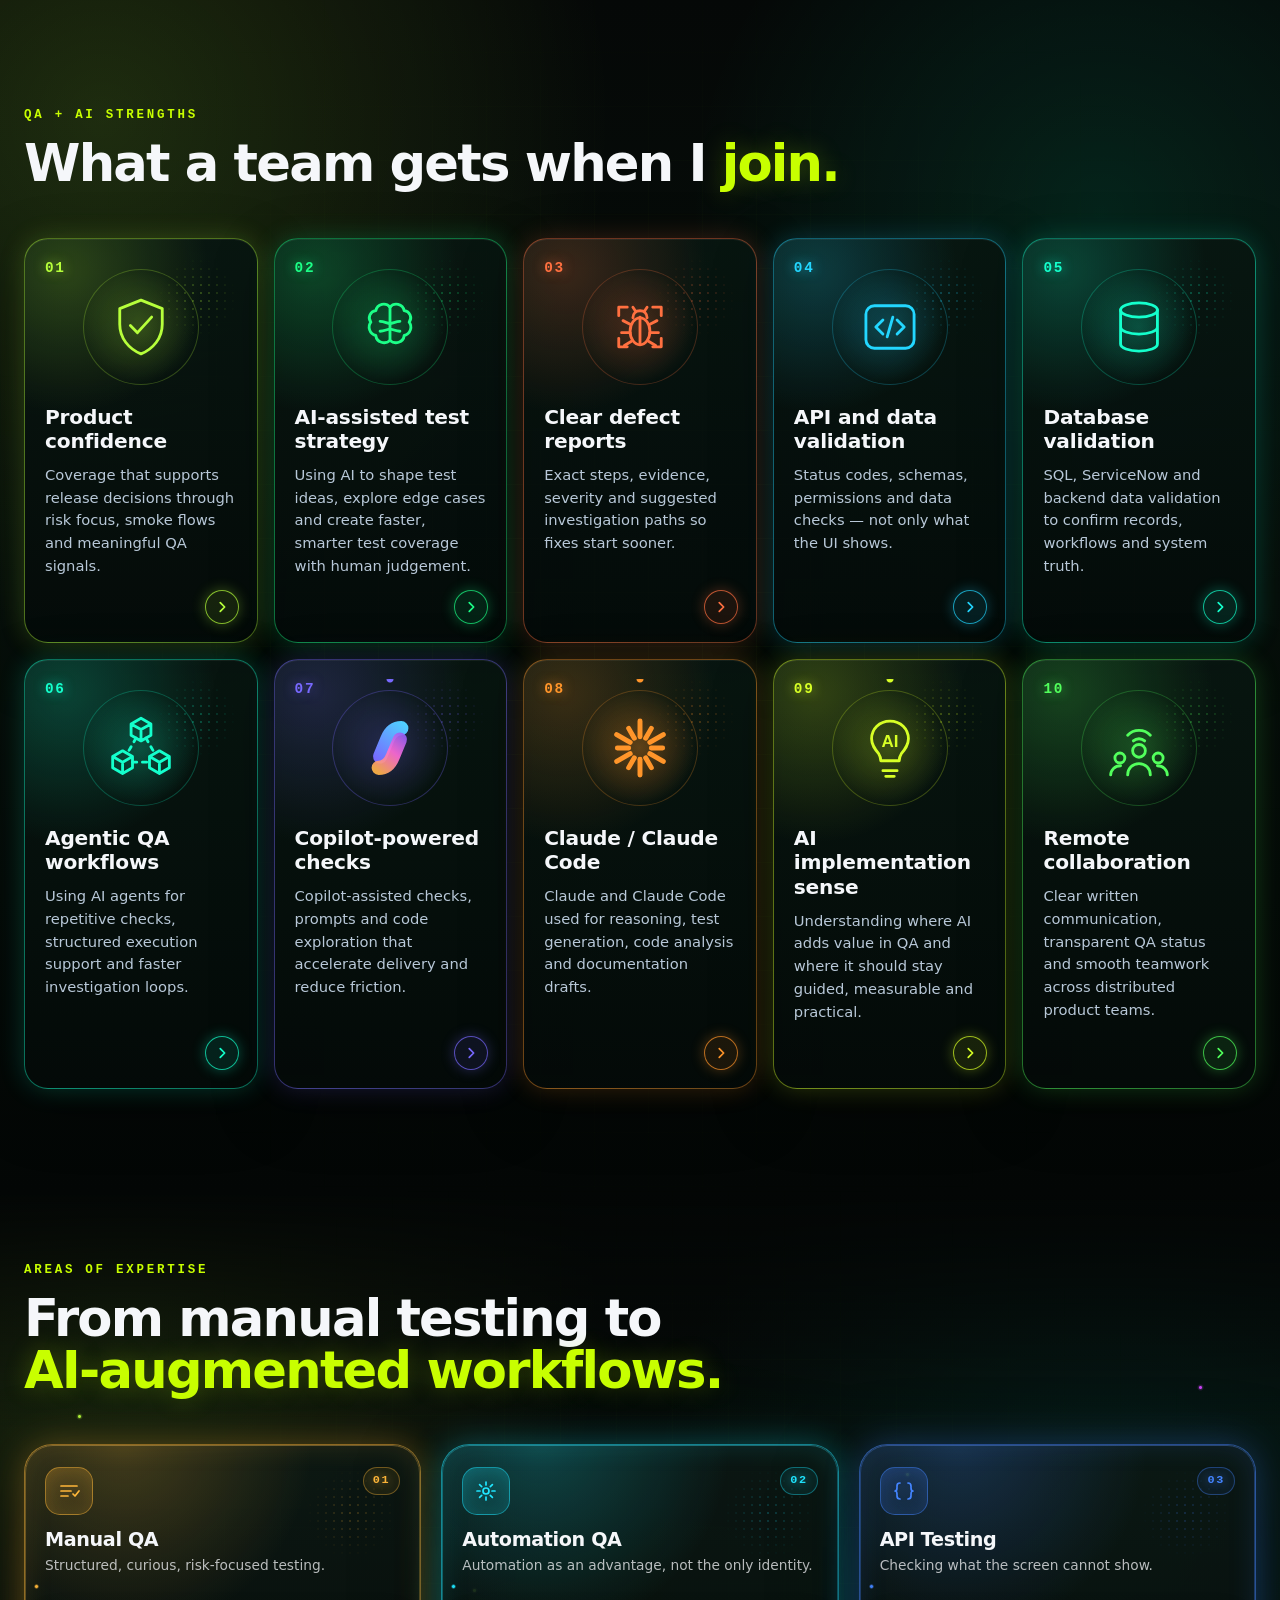
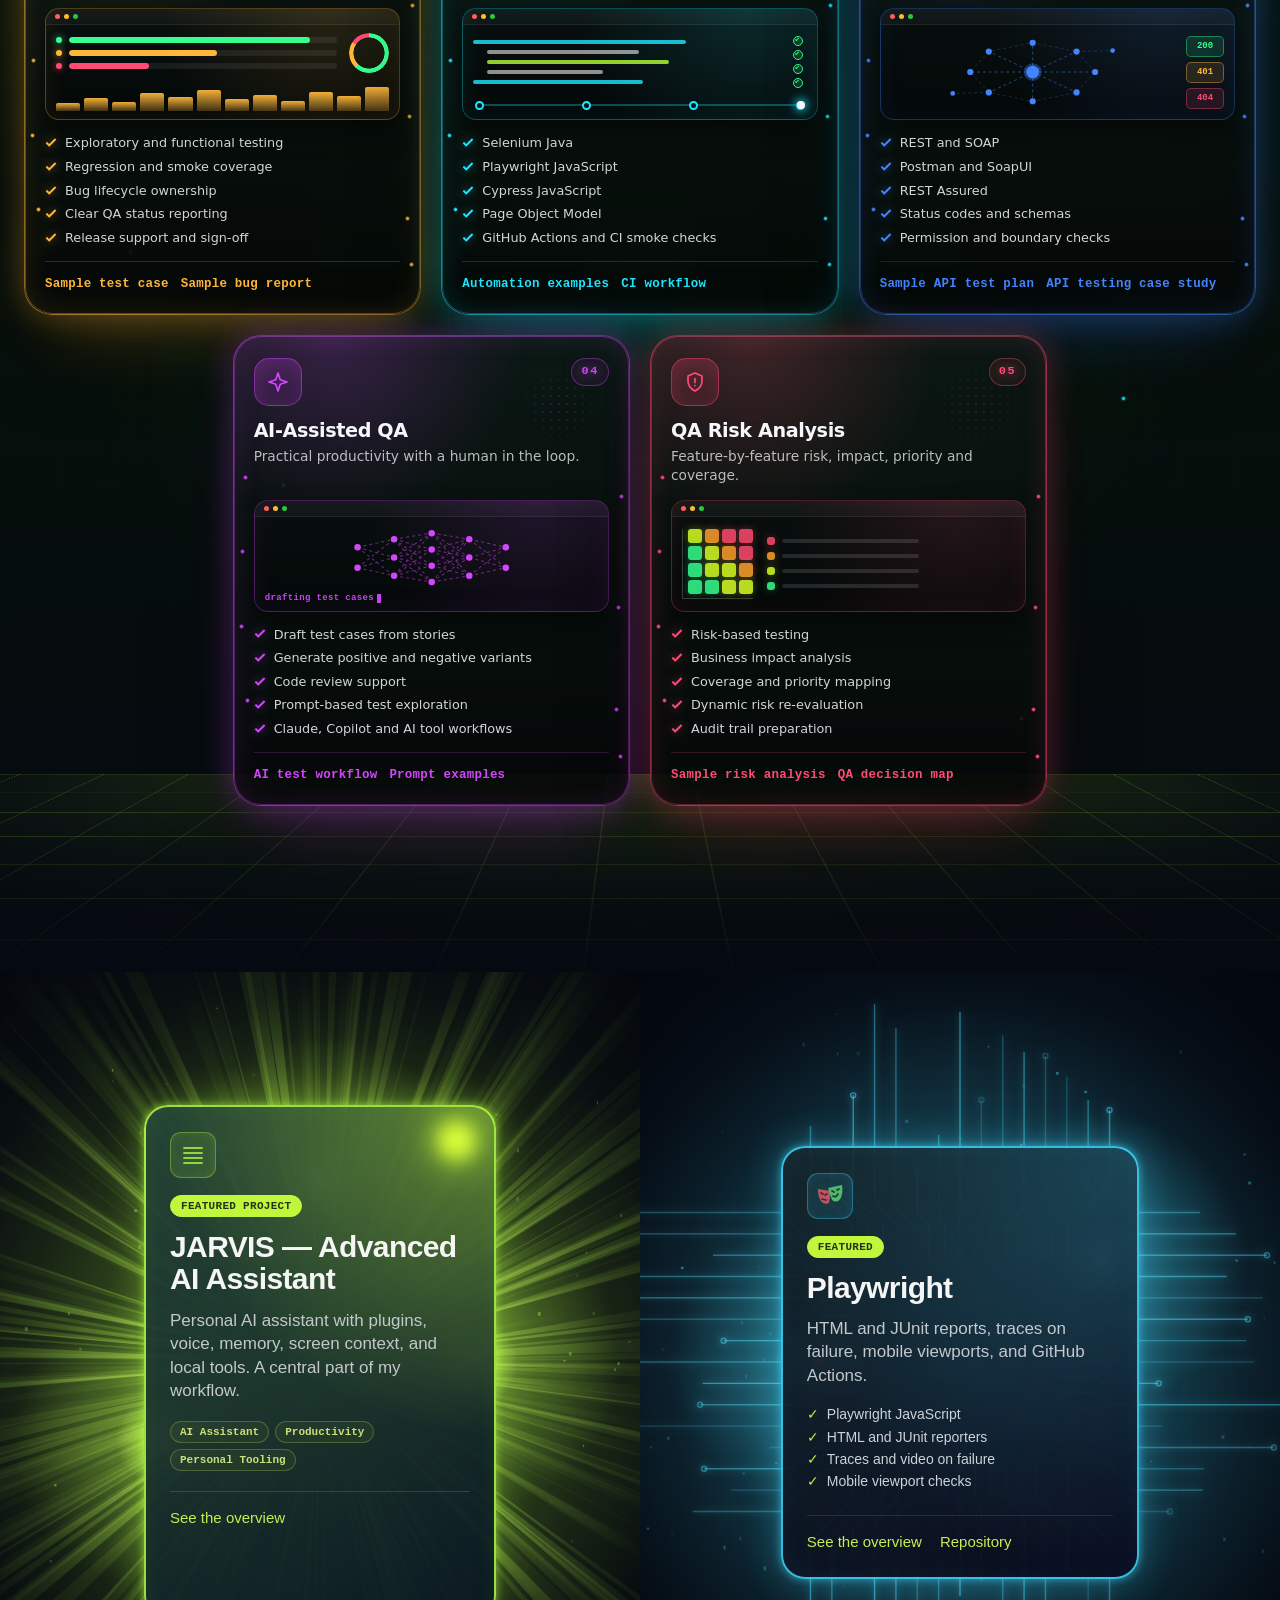
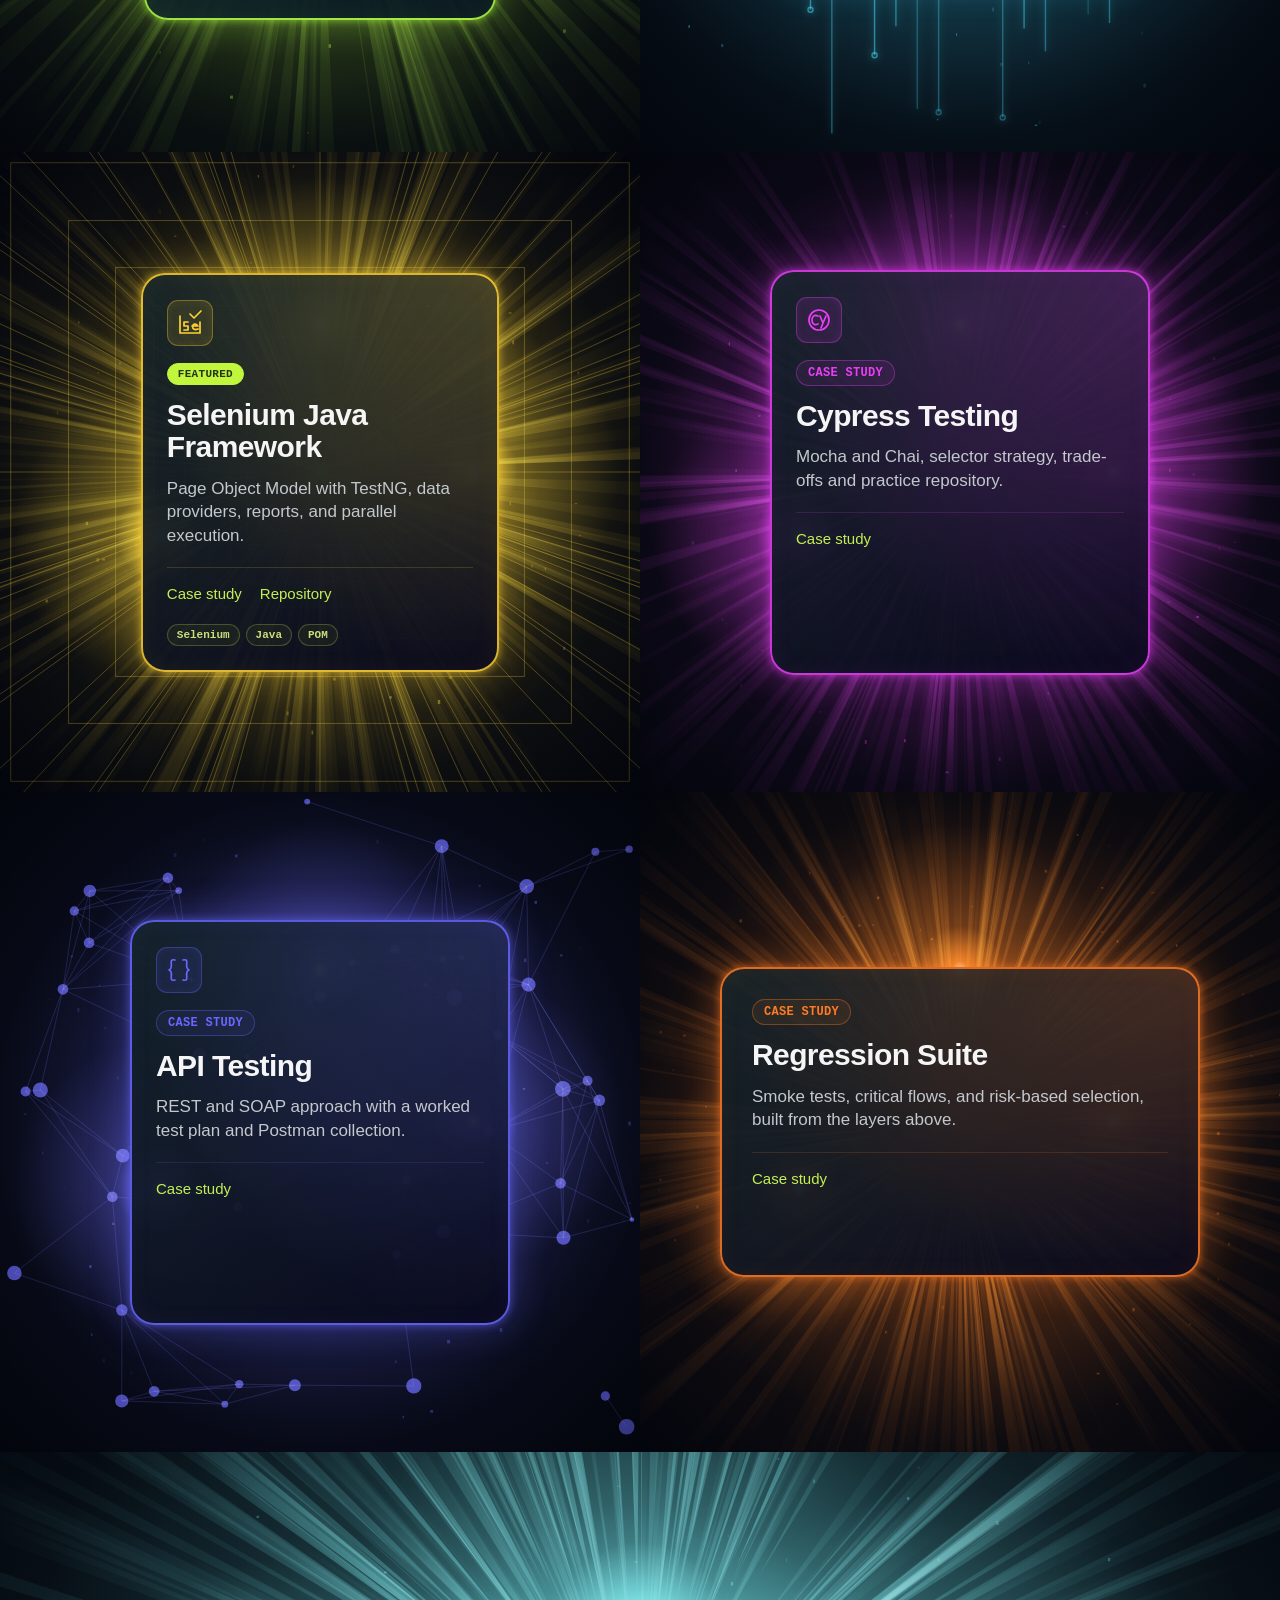
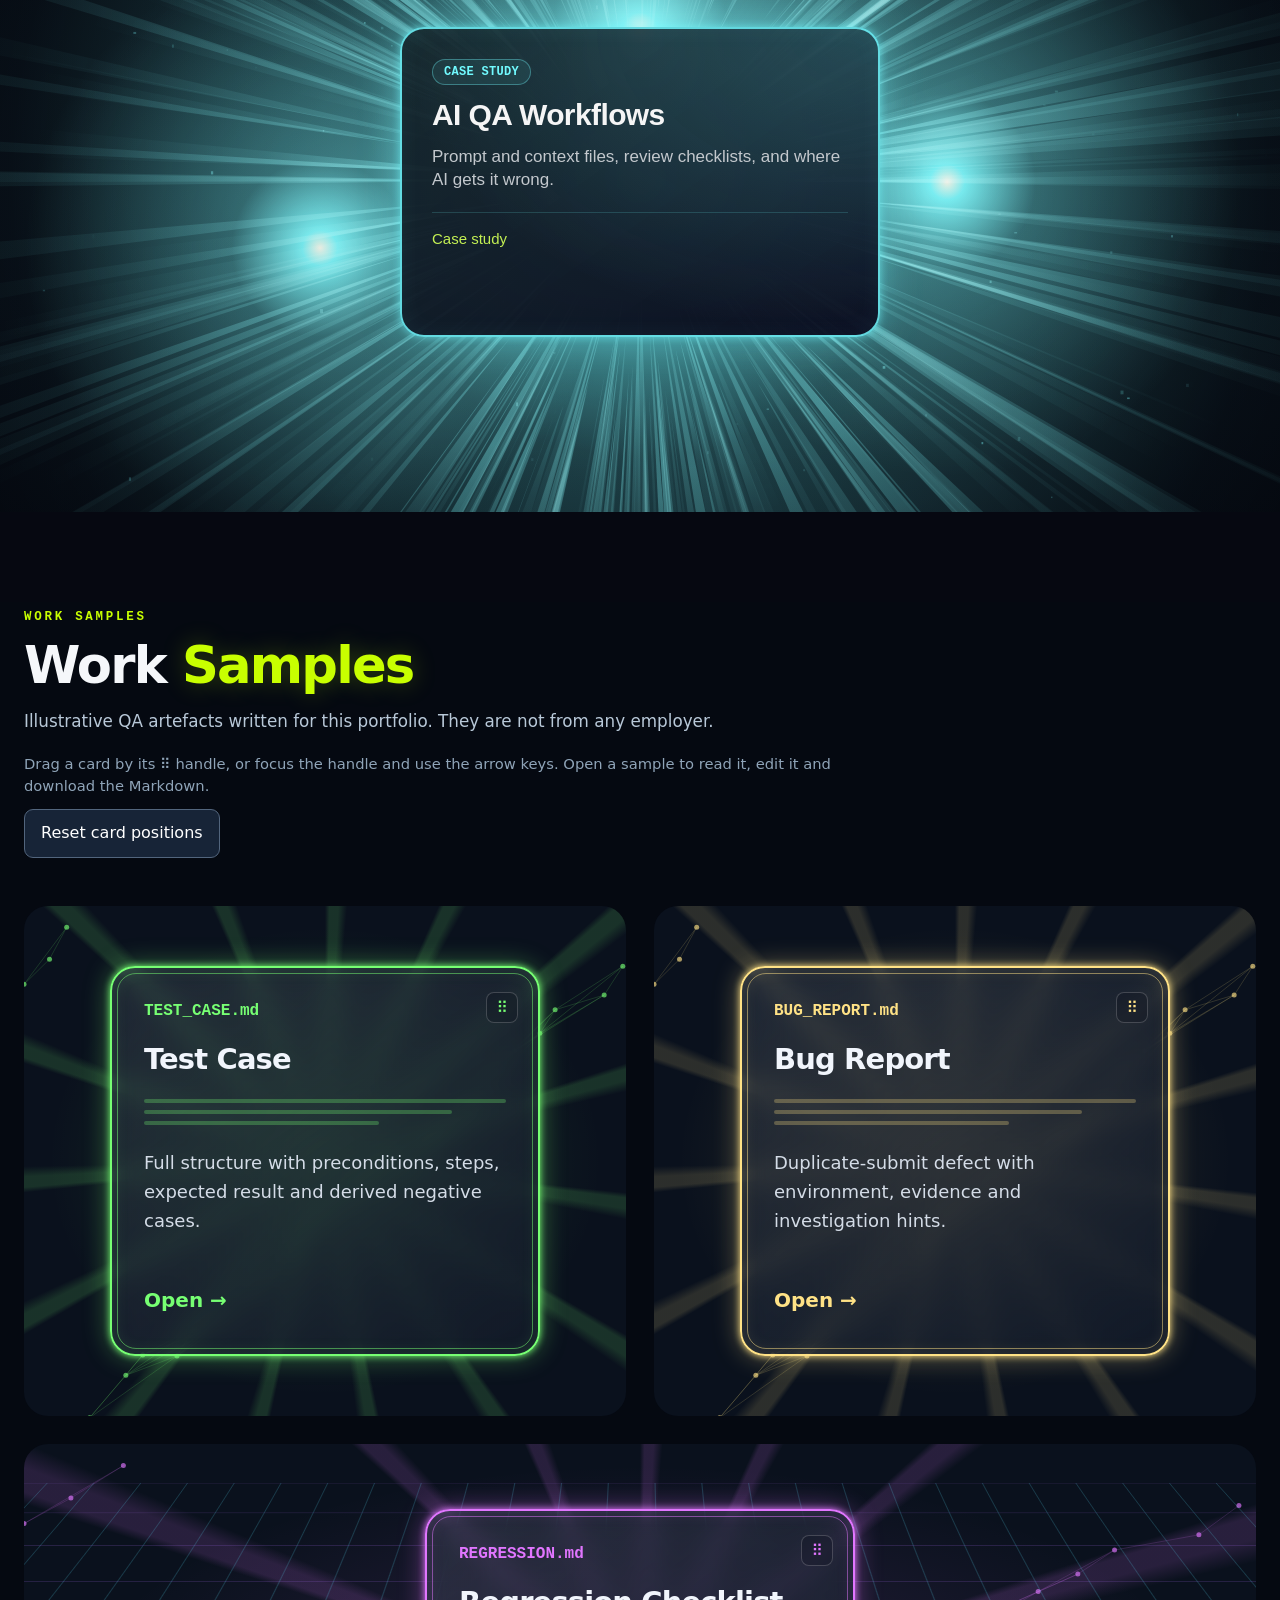
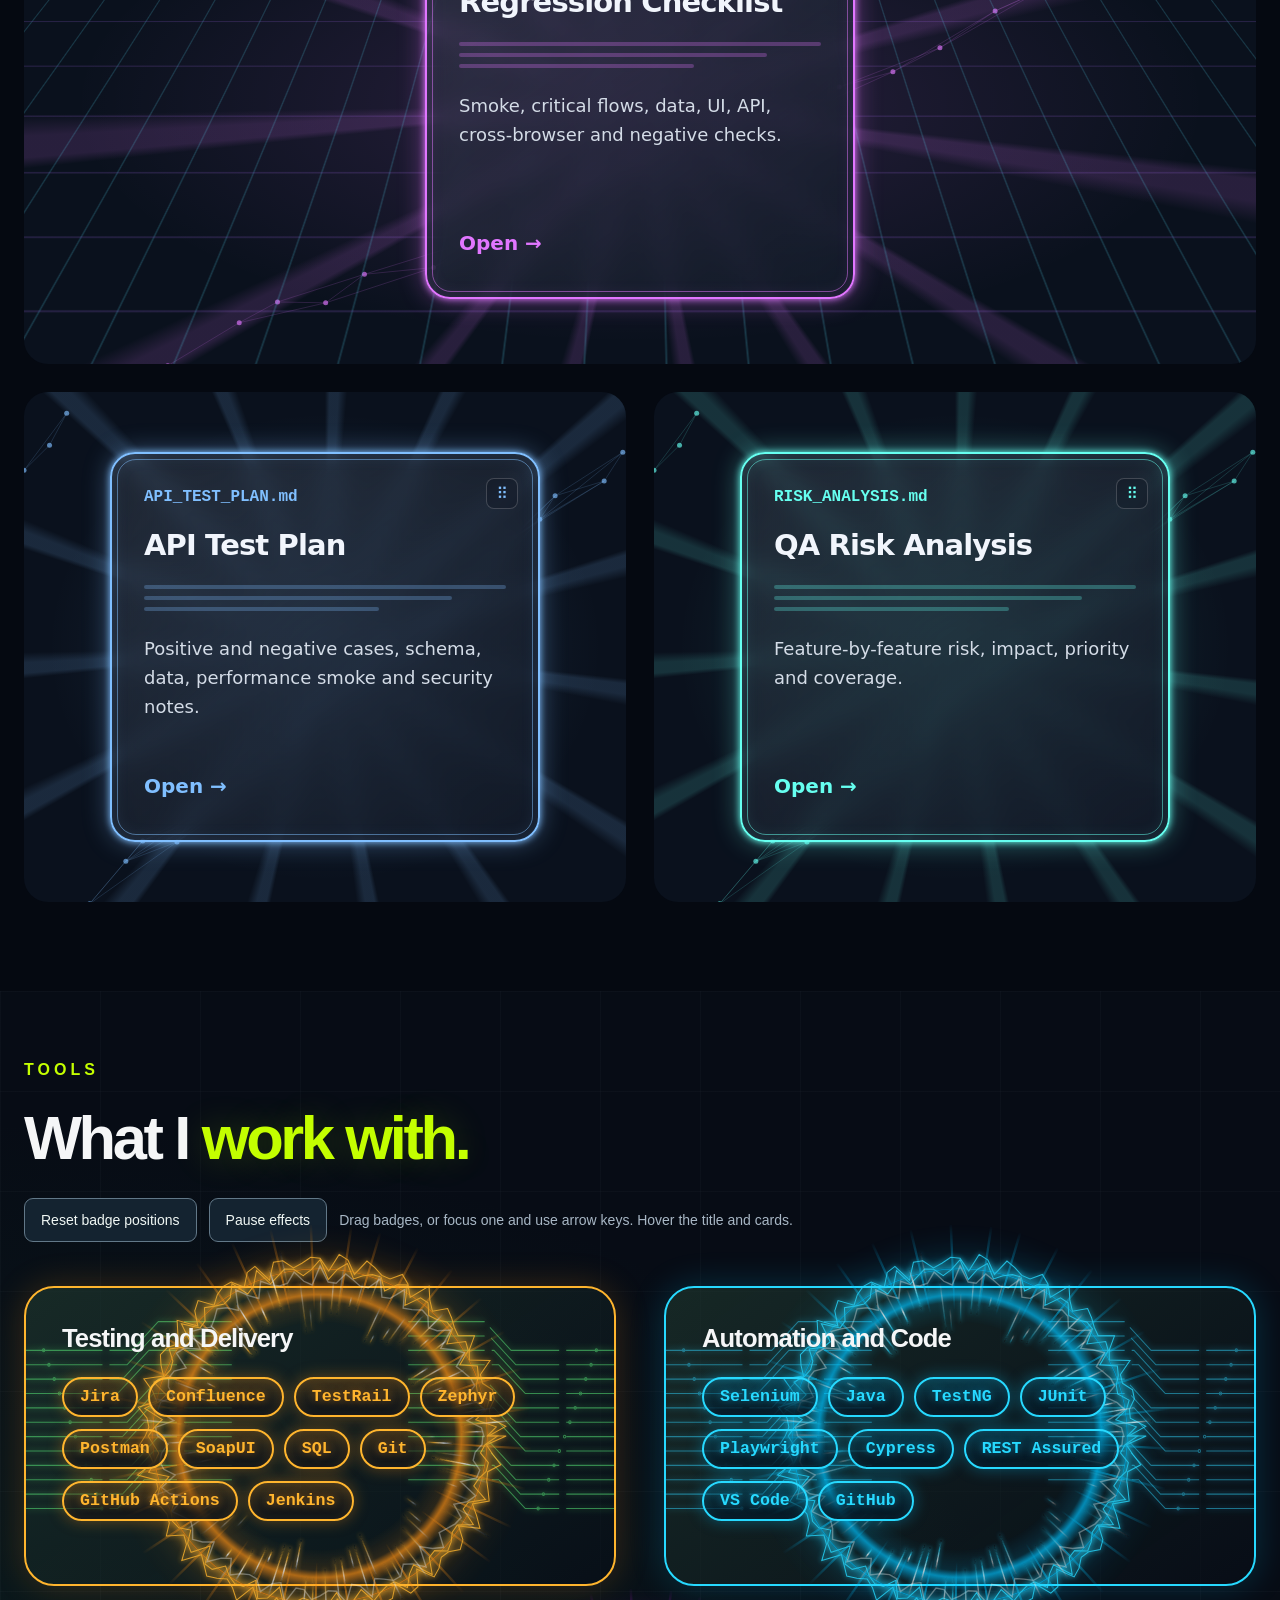
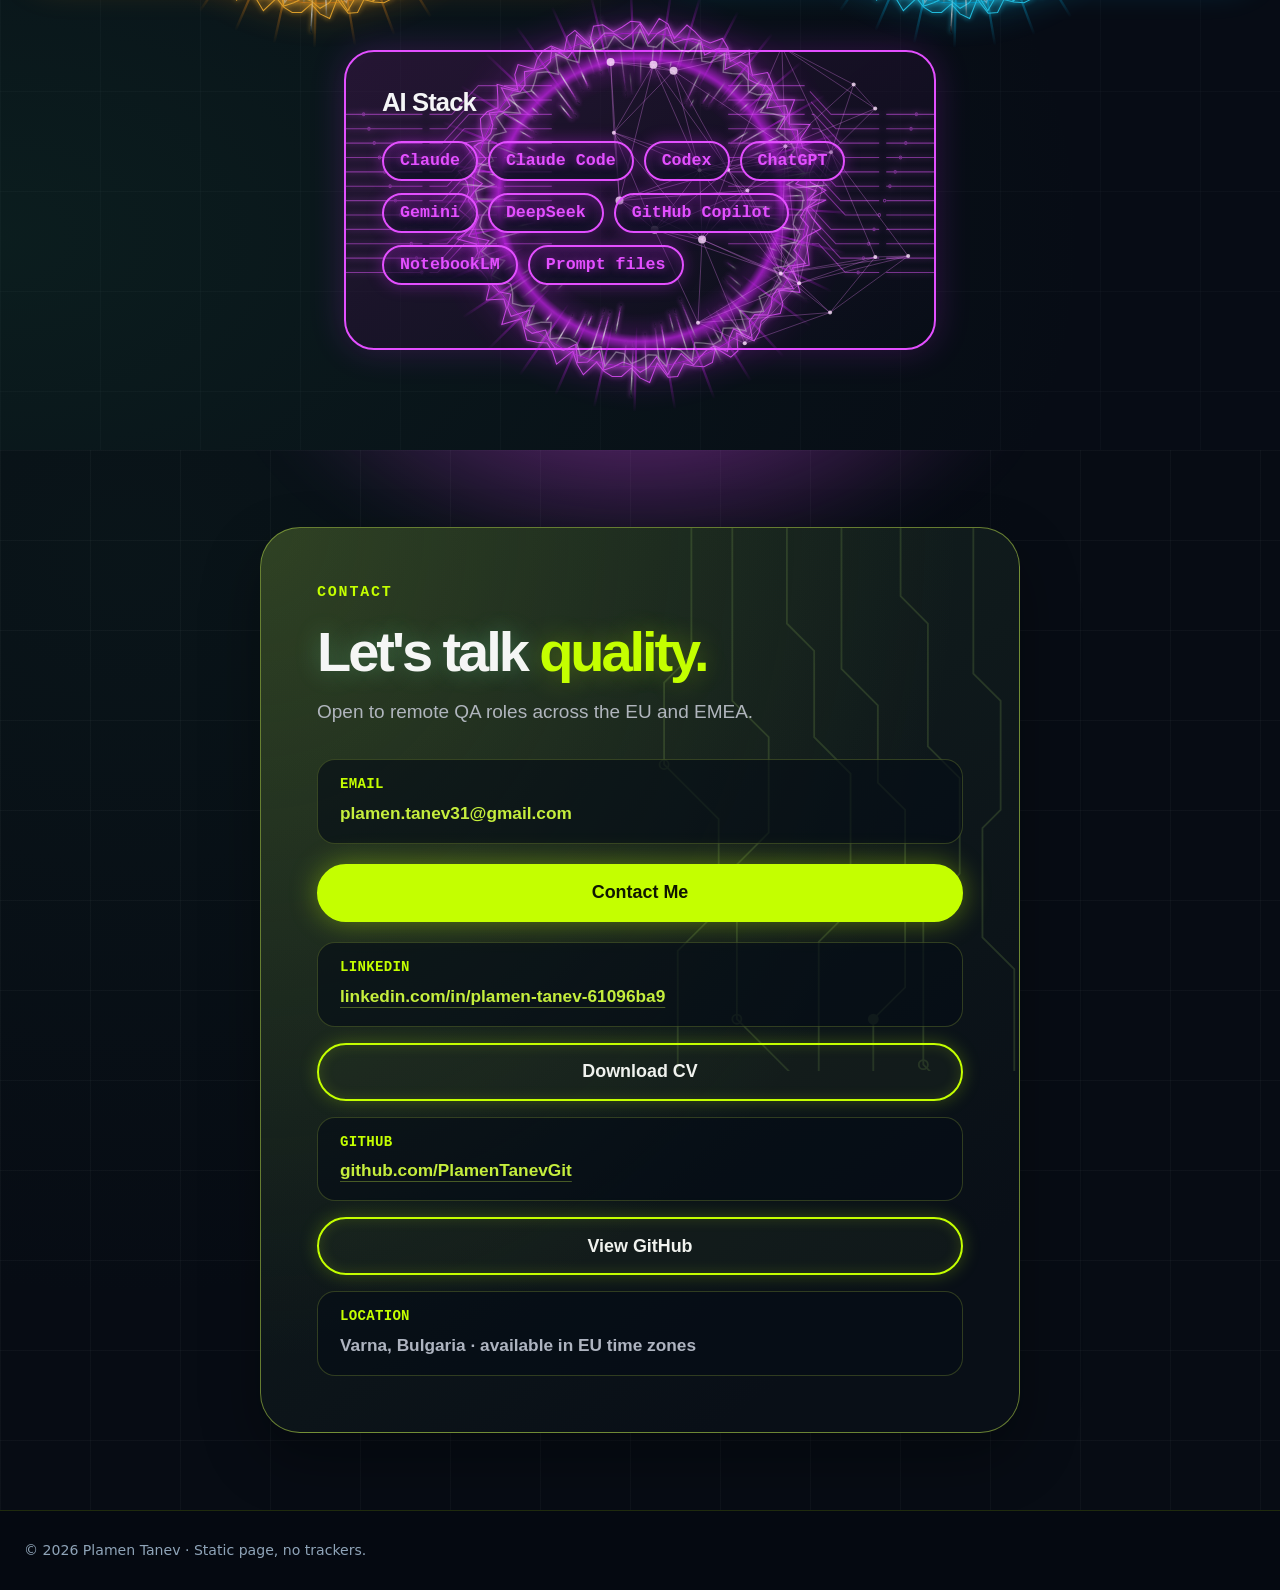
==== commit 0eccacc8: "publish p1" ====
--- a/career-package/portfolio/index.html
+++ b/career-package/portfolio/index.html
@@ -463,32 +463,6 @@
           <!-- Capabilities: glowing cards from Documents/Codex/2026-10-06/writ/outputs/jarvis-glowing-capabilities.html.
                Static markup; jarvis-cap.js adds the pointer glow and tilt. -->
           <div class="jc" role="group" aria-label="JARVIS capabilities">
-            <svg class="jc-circuit" viewBox="0 0 1100 1600" preserveAspectRatio="none" fill="none" stroke="currentColor" stroke-width="2" aria-hidden="true">
-            <path d="M15 0V80l40 40v250l-65 65v370l45 45V1600"/>
-            <path d="M62 0V125l40 40v320l-65 65v470l45 45V1600"/>
-            <path d="M109 0V170l40 40v390l-65 65v570l45 45V1600"/>
-            <path d="M156 0V215l40 40v250l-65 65v670l45 45V1600"/>
-            <path d="M203 0V260l40 40v320l-65 65v370l45 45V1600"/>
-            <path d="M250 0V80l40 40v390l-65 65v470l45 45V1600"/>
-            <path d="M297 0V125l40 40v250l-65 65v570l45 45V1600"/>
-            <path d="M344 0V170l40 40v320l-65 65v670l45 45V1600"/>
-            <path d="M391 0V215l40 40v390l-65 65v370l45 45V1600"/>
-            <path d="M438 0V260l40 40v250l-65 65v470l45 45V1600"/>
-            <path d="M485 0V80l40 40v320l-65 65v570l45 45V1600"/>
-            <path d="M532 0V125l40 40v390l-65 65v670l45 45V1600"/>
-            <path d="M579 0V170l40 40v250l-65 65v370l45 45V1600"/>
-            <path d="M626 0V215l40 40v320l-65 65v470l45 45V1600"/>
-            <path d="M673 0V260l40 40v390l-65 65v570l45 45V1600"/>
-            <path d="M720 0V80l40 40v250l-65 65v670l45 45V1600"/>
-            <path d="M767 0V125l40 40v320l-65 65v370l45 45V1600"/>
-            <path d="M814 0V170l40 40v390l-65 65v470l45 45V1600"/>
-            <path d="M861 0V215l40 40v250l-65 65v570l45 45V1600"/>
-            <path d="M908 0V260l40 40v320l-65 65v670l45 45V1600"/>
-            <path d="M955 0V80l40 40v390l-65 65v370l45 45V1600"/>
-            <path d="M1002 0V125l40 40v250l-65 65v470l45 45V1600"/>
-            <path d="M1049 0V170l40 40v320l-65 65v570l45 45V1600"/>
-            <path d="M1096 0V215l40 40v390l-65 65v670l45 45V1600"/>
-            </svg>
             <div class="jc-actions" hidden><button type="button" id="jc-motion" aria-pressed="false">Pause tilt</button></div>
             <div class="jc-grid">
             <article class="jc-card">
--- a/career-package/portfolio/style.css
+++ b/career-package/portfolio/style.css
@@ -1217,7 +1217,6 @@
   background: radial-gradient(ellipse at 50% 0, rgba(33, 99, 69, 0.25), transparent 62%), rgba(7, 16, 23, 0.72);
 }
 .jc *, .jc *::before, .jc *::after { box-sizing: border-box; }
-.jc-circuit { position: absolute; inset: 0; width: 100%; height: 100%; max-width: none; z-index: -1; color: rgba(71, 187, 129, 0.19); pointer-events: none; }
 .jc-actions { display: flex; margin: 0 0 16px; }
 .jc-actions[hidden] { display: none; }
 .jc-actions button {
